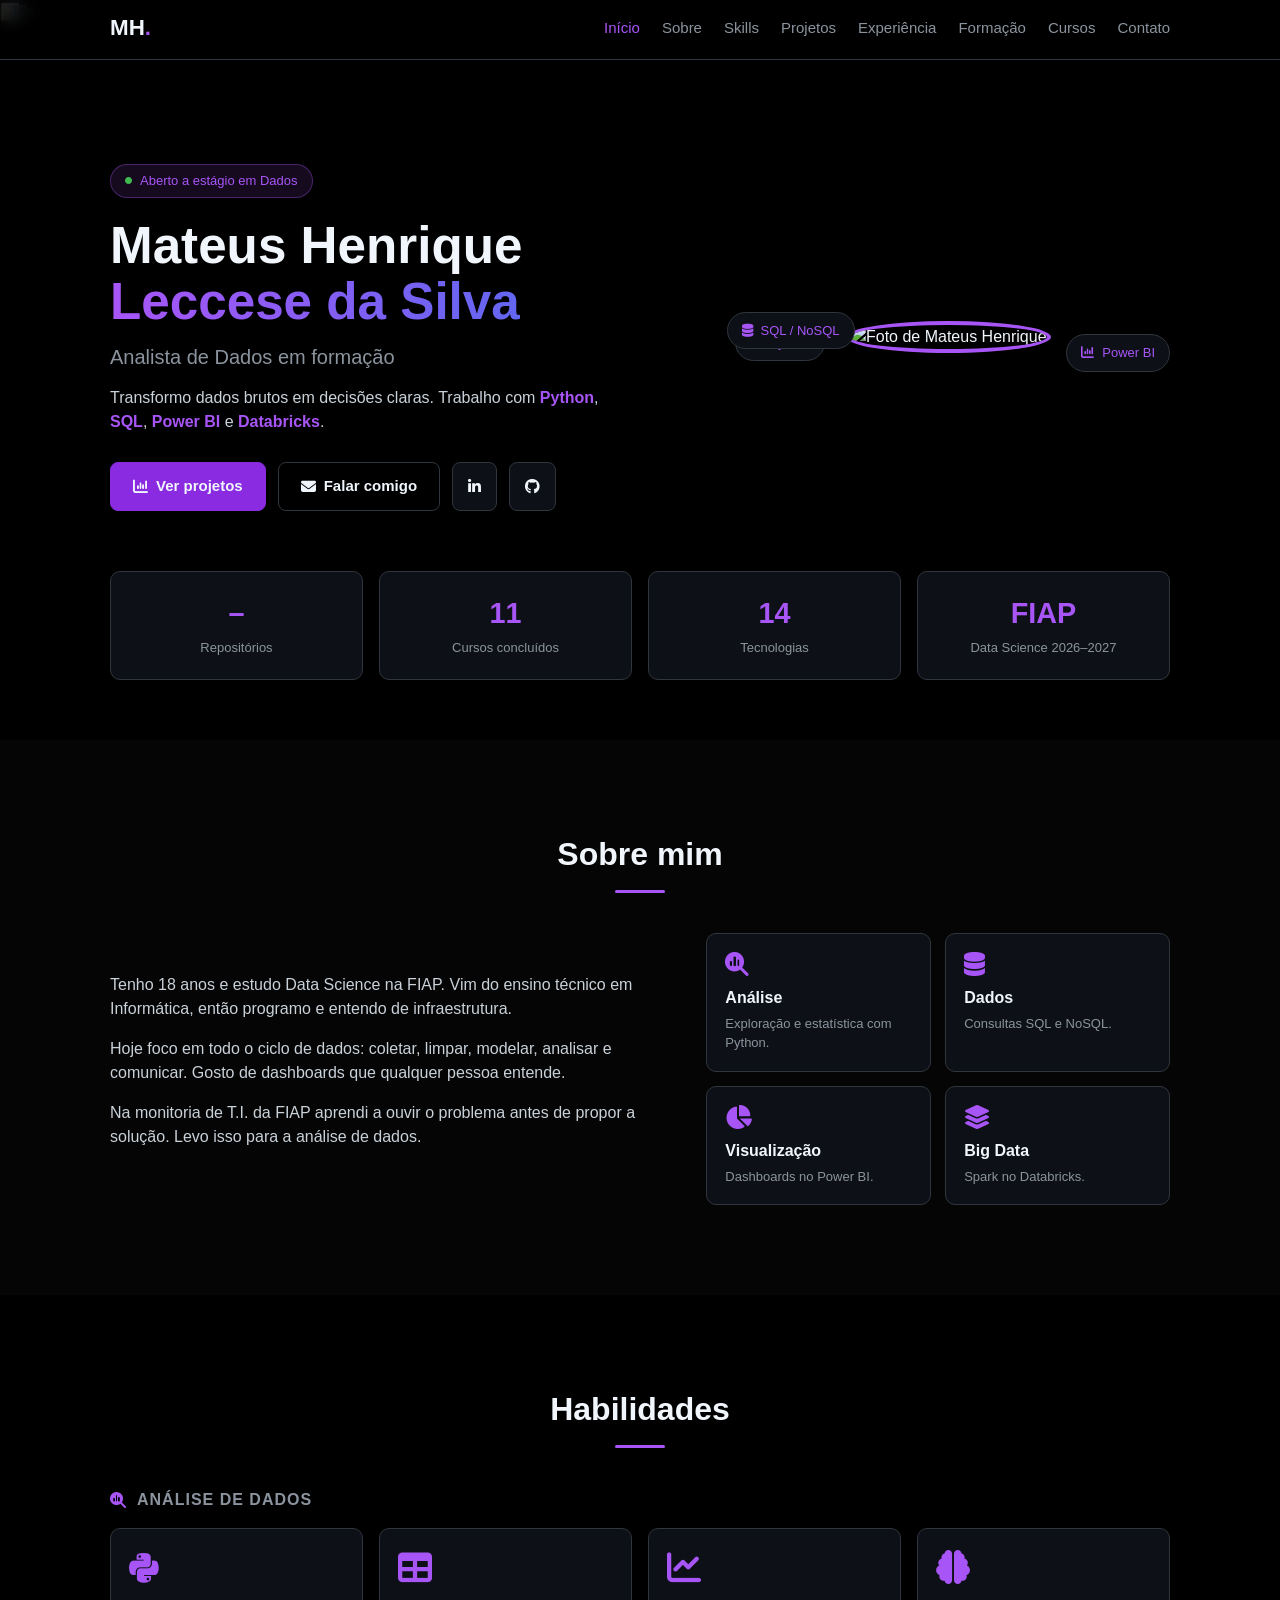
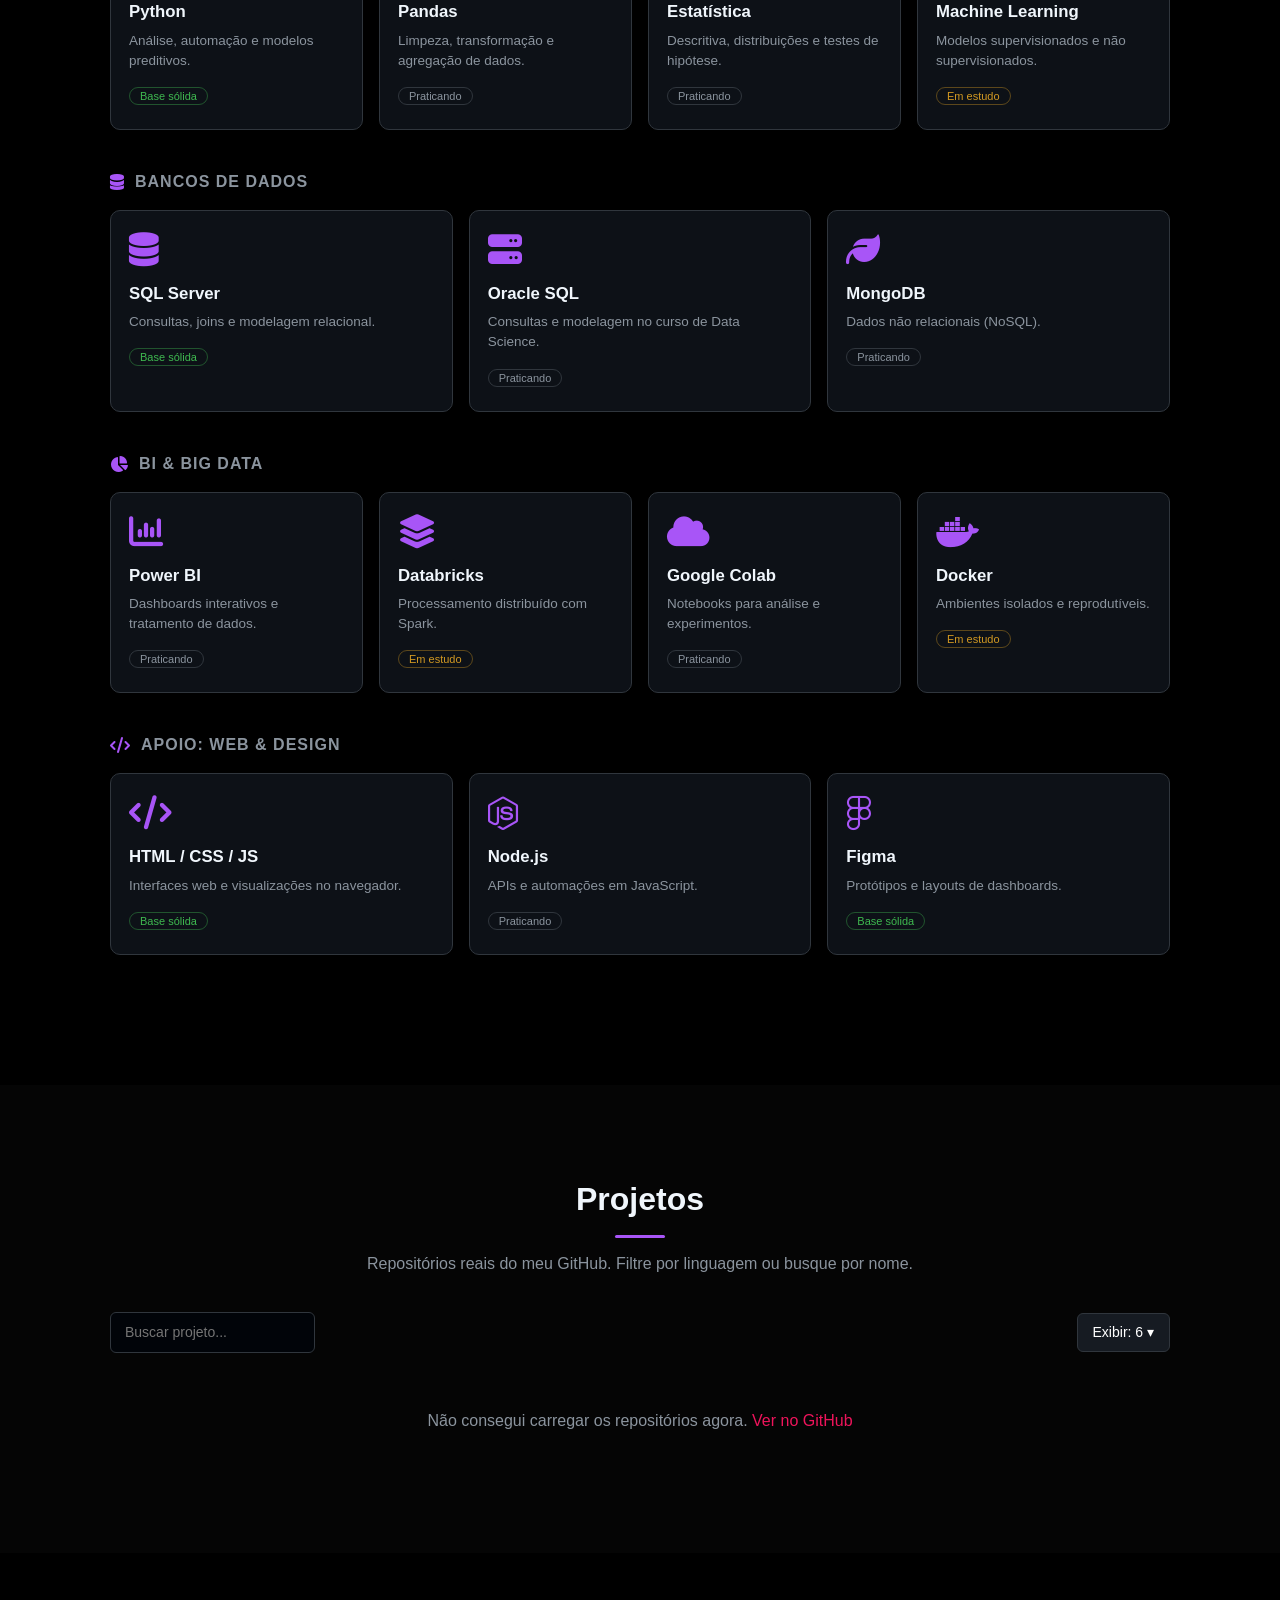
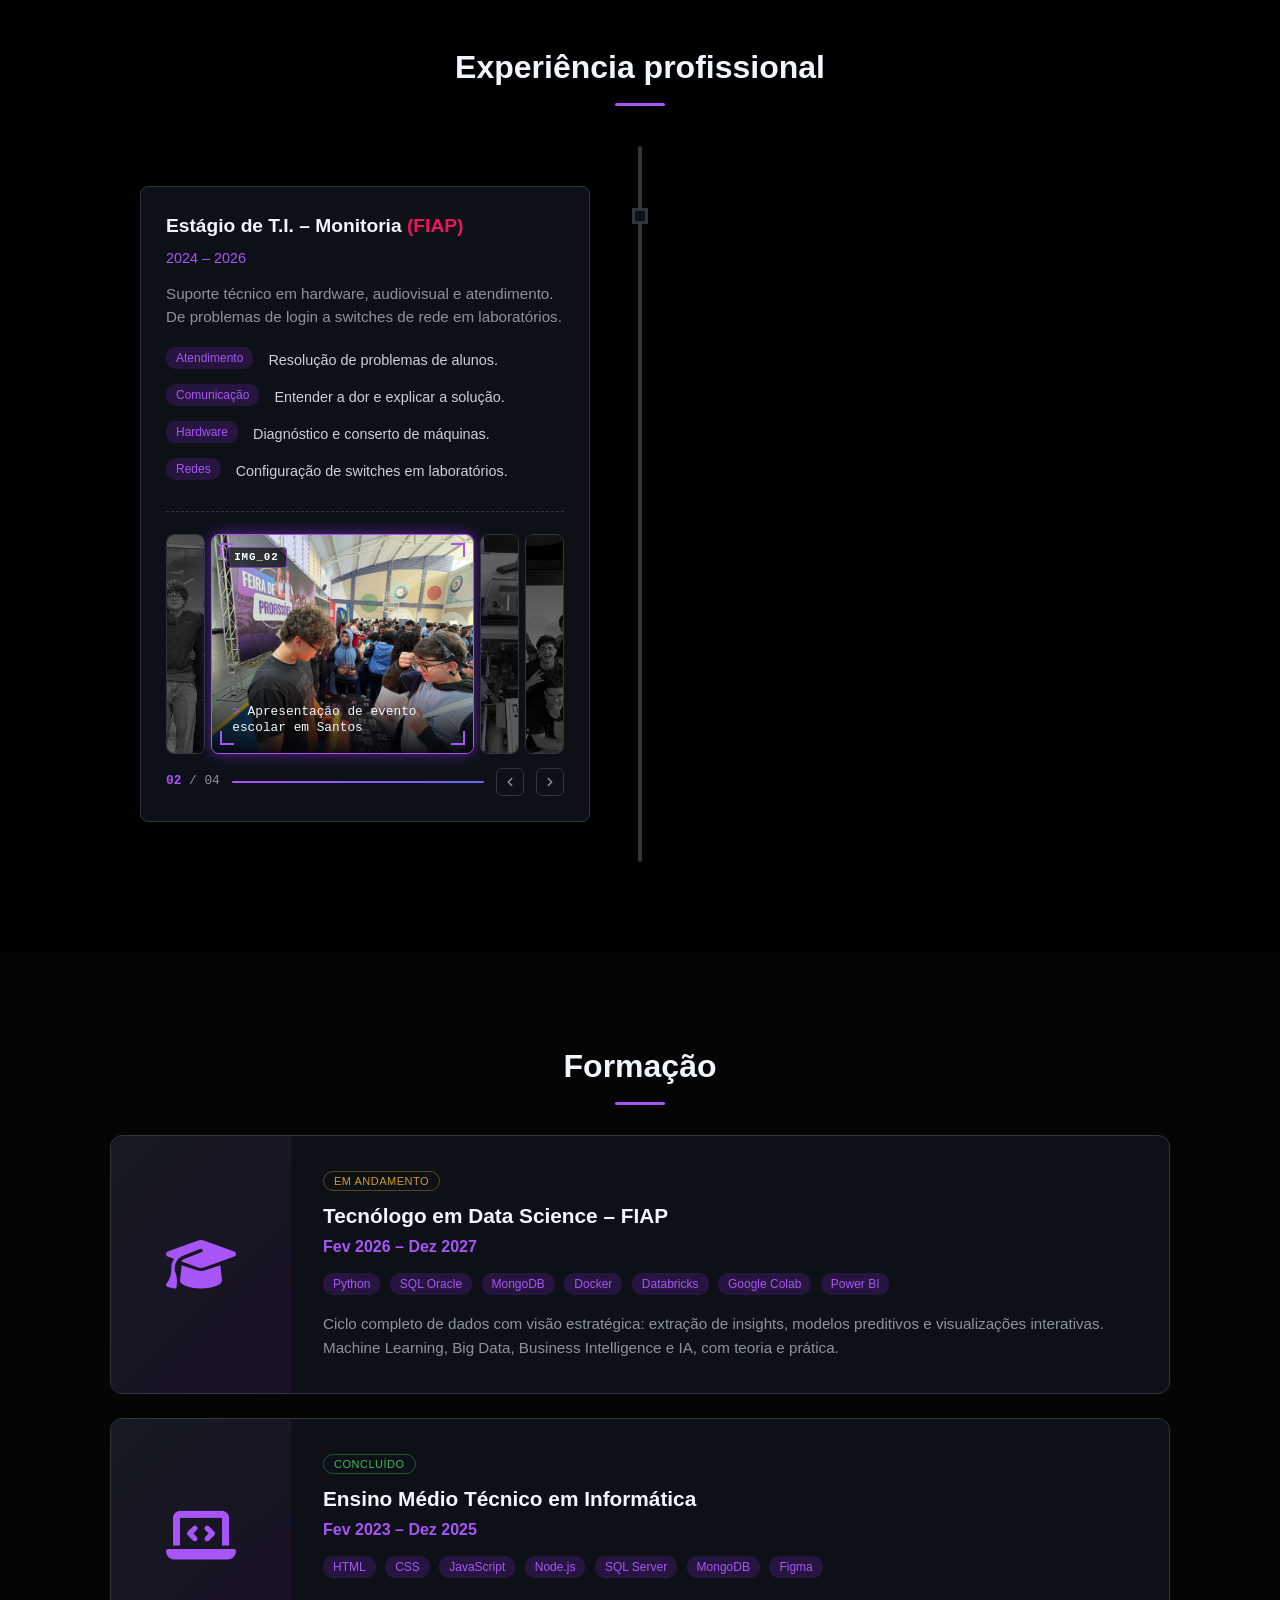
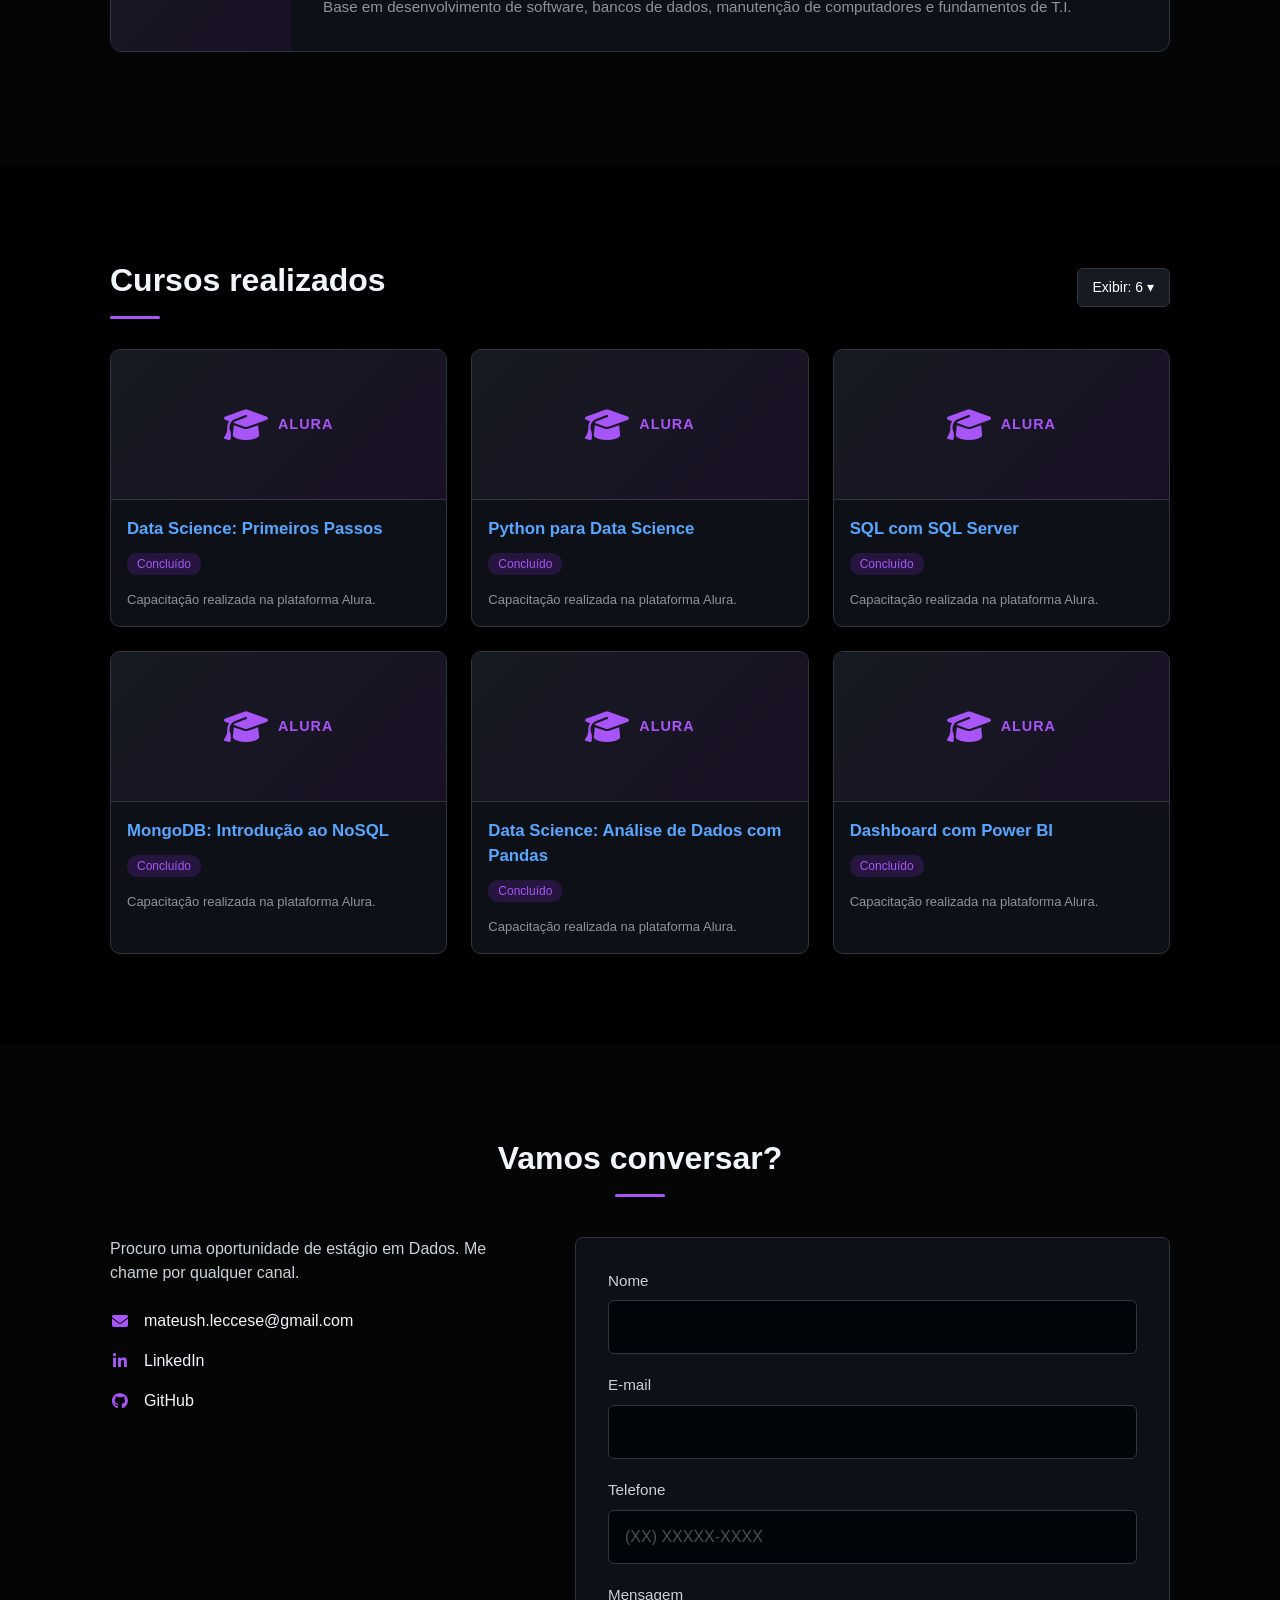
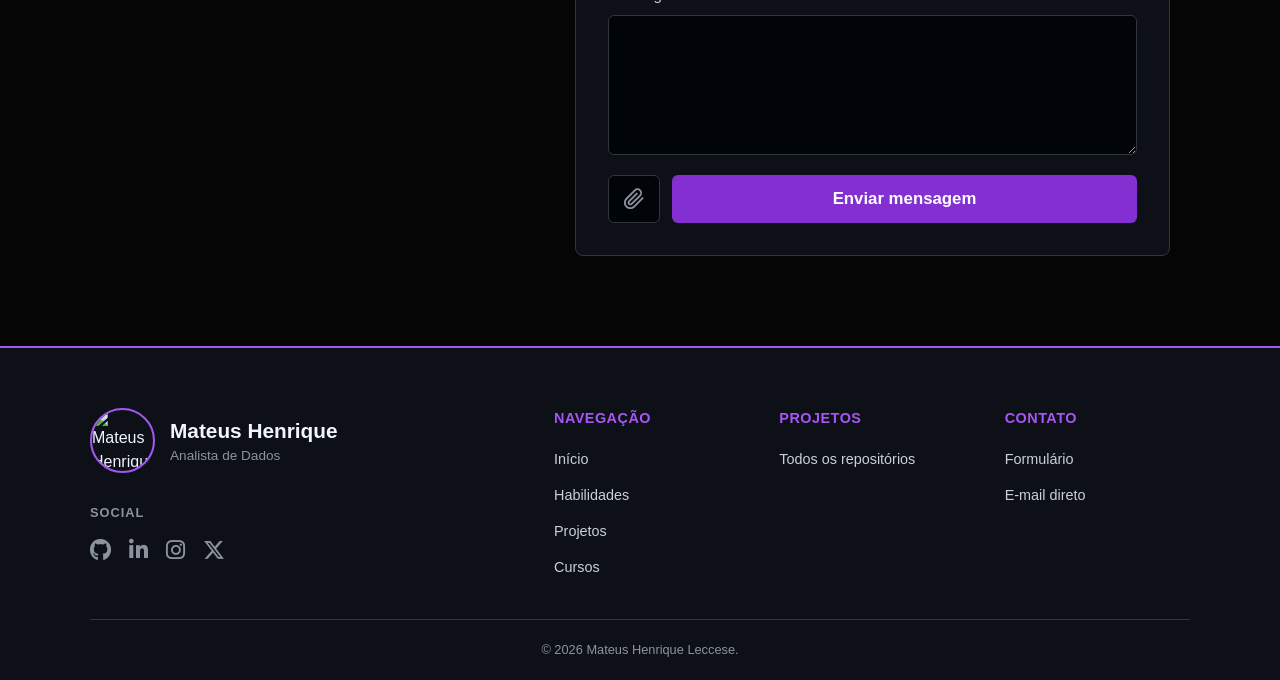
==== index.html @ d49e8357 "update" ====
<!DOCTYPE html>
<html lang="pt-BR">
<head>
    <meta charset="UTF-8">
    <meta name="viewport" content="width=device-width, initial-scale=1.0">
    <title>Mateus Henrique | Analista de Dados</title>
    <meta name="description" content="Portfólio de Mateus Henrique Leccese: Python, SQL, Power BI e Databricks. Estudante de Data Science na FIAP.">
    <meta property="og:title" content="Mateus Henrique | Analista de Dados">
    <meta property="og:description" content="Transformo dados em decisões. Python, SQL, Power BI e Big Data.">
    <meta property="og:image" content="https://github.com/mateus-henriquee.png">
    <link rel="icon" href="https://avatars.githubusercontent.com/u/99336388?v=4">📊</text></svg>">
    <link rel="stylesheet" href="https://cdnjs.cloudflare.com/ajax/libs/font-awesome/6.5.1/css/all.min.css">
    <link rel="stylesheet" href="css/root.css">
    <link rel="stylesheet" href="css/header.css">
    <link rel="stylesheet" href="css/hero.css">
    <link rel="stylesheet" href="css/about.css">
    <link rel="stylesheet" href="css/skills.css">
    <link rel="stylesheet" href="css/projects.css">
    <link rel="stylesheet" href="css/cards.css">
    <link rel="stylesheet" href="css/dropdown.css">
    <link rel="stylesheet" href="css/experience.css">
    <link rel="stylesheet" href="css/education.css">
    <link rel="stylesheet" href="css/courses.css">
    <link rel="stylesheet" href="css/contact.css">
    <link rel="stylesheet" href="css/toast.css">
    <link rel="stylesheet" href="css/footer.css">
</head>
<body>

    <header class="main-header">
        <nav class="nav">
            <a href="#inicio" class="brand">MH<span>.</span></a>
            <button class="nav-toggle" id="navToggle" aria-label="Abrir menu" aria-expanded="false">
                <i class="fa-solid fa-bars"></i>
            </button>
            <div class="nav-links" id="navLinks">
                <a href="#inicio">Início</a>
                <a href="#sobre">Sobre</a>
                <a href="#skills">Skills</a>
                <a href="#projetos">Projetos</a>
                <a href="#experiencia">Experiência</a>
                <a href="#formacoes">Formação</a>
                <a href="#cursos">Cursos</a>
                <a href="#contato">Contato</a>
            </div>
        </nav>
        <div class="progress-container"><div class="progress-bar" id="scrollBar"></div></div>
    </header>

    <!-- HERO -->
    <section id="inicio" class="hero">
        <div class="container hero-grid">
            <div class="hero-text">
                <span class="hero-tag"><i class="fa-solid fa-circle"></i> Aberto a estágio em Dados</span>
                <h1>Mateus Henrique<br><span class="gradient-text">Leccese da Silva</span></h1>
                <p class="subtitle">Analista de Dados em formação</p>
                <p class="hero-lead">Transformo dados brutos em decisões claras. Trabalho com <strong>Python</strong>, <strong>SQL</strong>, <strong>Power BI</strong> e <strong>Databricks</strong>.</p>
                <div class="hero-actions">
                    <a href="#projetos" class="btn btn-primary"><i class="fa-solid fa-chart-column"></i> Ver projetos</a>
                    <a href="#contato" class="btn btn-ghost"><i class="fa-solid fa-envelope"></i> Falar comigo</a>
                    <a href="https://www.linkedin.com/in/devmateus-henriquee" target="_blank" rel="noopener" class="btn btn-icon" aria-label="LinkedIn"><i class="fa-brands fa-linkedin-in"></i></a>
                    <a href="https://github.com/mateus-henriquee" target="_blank" rel="noopener" class="btn btn-icon" aria-label="GitHub"><i class="fa-brands fa-github"></i></a>
                </div>
            </div>
            <div class="hero-photo">
                <div class="profile-img-container">
                    <img src="https://github.com/mateus-henriquee.png" alt="Foto de Mateus Henrique">
                </div>
                <div class="float-chip chip-1"><i class="fa-brands fa-python"></i> Python</div>
                <div class="float-chip chip-2"><i class="fa-solid fa-database"></i> SQL / NoSQL</div>
                <div class="float-chip chip-3"><i class="fa-solid fa-chart-column"></i> Power BI</div>
            </div>
        </div>
        <div class="container">
            <div class="stats">
                <div class="stat"><strong id="stat-repos">–</strong><span>Repositórios</span></div>
                <div class="stat"><strong id="stat-cursos">–</strong><span>Cursos concluídos</span></div>
                <div class="stat"><strong id="stat-techs">–</strong><span>Tecnologias</span></div>
                <div class="stat"><strong>FIAP</strong><span>Data Science 2026–2027</span></div>
            </div>
        </div>
    </section>

    <!-- SOBRE -->
    <section id="sobre" class="section-padding bg-darker">
        <div class="container">
            <h2 class="section-title">Sobre mim</h2>
            <div class="about-grid reveal">
                <div class="about-text">
                    <p>Tenho 18 anos e estudo Data Science na FIAP. Vim do ensino técnico em Informática, então programo e entendo de infraestrutura.</p>
                    <p>Hoje foco em todo o ciclo de dados: coletar, limpar, modelar, analisar e comunicar. Gosto de dashboards que qualquer pessoa entende.</p>
                    <p>Na monitoria de T.I. da FIAP aprendi a ouvir o problema antes de propor a solução. Levo isso para a análise de dados.</p>
                </div>
                <div class="about-cards">
                    <div class="mini-card"><i class="fa-solid fa-magnifying-glass-chart"></i><h3>Análise</h3><p>Exploração e estatística com Python.</p></div>
                    <div class="mini-card"><i class="fa-solid fa-database"></i><h3>Dados</h3><p>Consultas SQL e NoSQL.</p></div>
                    <div class="mini-card"><i class="fa-solid fa-chart-pie"></i><h3>Visualização</h3><p>Dashboards no Power BI.</p></div>
                    <div class="mini-card"><i class="fa-solid fa-layer-group"></i><h3>Big Data</h3><p>Spark no Databricks.</p></div>
                </div>
            </div>
        </div>
    </section>

    <!-- SKILLS -->
    <section id="skills" class="section-padding">
        <div class="container">
            <h2 class="section-title">Habilidades</h2>
            <div id="skills-container"></div>
        </div>
    </section>

    <!-- PROJETOS -->
    <section id="projetos" class="section-padding bg-darker">
        <div class="container">
            <h2 class="section-title">Projetos</h2>
            <p class="section-lead">Repositórios reais do meu GitHub. Filtre por linguagem ou busque por nome.</p>

            <div class="toolbar">
                <input type="search" id="repo-search" placeholder="Buscar projeto..." aria-label="Buscar projeto">
                <div class="chips" id="repo-filters"></div>
                <div class="dropdown">
                    <button class="dropdown-button" id="dropdown-btn">Exibir: 6 ▾</button>
                    <div class="dropdown-content" id="dropdown-menu">
                        <button data-value="6">6 Projetos</button>
                        <button data-value="12">12 Projetos</button>
                        <button data-value="all">Todos</button>
                    </div>
                </div>
            </div>
            <div id="repos-container" class="repos-grid">
                <p class="loading">Buscando repositórios...</p>
            </div>
        </div>
    </section>

    <!-- EXPERIÊNCIA -->
    <section id="experiencia" class="section-padding">
        <div class="container">
            <h2 class="section-title">Experiência profissional</h2>
            <div class="timeline-wrapper">
                <div class="timeline-progress-line"></div>

                <div class="timeline-item">
                    <div class="timeline-dot"></div>
                    <div class="timeline-content">
                        <h3 class="job-title">Estágio de T.I. – Monitoria <a href="https://www.fiap.com.br" target="_blank" rel="noopener" class="link-accent">(FIAP)</a></h3>
                        <span class="job-date">2024 – 2026</span>
                        <p class="job-description">Suporte técnico em hardware, audiovisual e atendimento. De problemas de login a switches de rede em laboratórios.</p>
                        <ul class="job-topics">
                            <li><span class="topic-badge">Atendimento</span> Resolução de problemas de alunos.</li>
                            <li><span class="topic-badge">Comunicação</span> Entender a dor e explicar a solução.</li>
                            <li><span class="topic-badge">Hardware</span> Diagnóstico e conserto de máquinas.</li>
                            <li><span class="topic-badge">Redes</span> Configuração de switches em laboratórios.</li>
                        </ul>
                        <div class="timeline-media" data-gallery aria-label="Fotos da experiência na FIAP">
    <figure><img src="img/experiencies/fiap/img2.jpeg" alt="Último dia de estágio na monitoria"><figcaption>Time monitoria FIAP Lins</figcaption></figure>
    <figure><img src="img/experiencies/fiap/img3.jpeg" alt="Apresentação de evento escolar em Santos"><figcaption>Apresentação de evento escolar em Santos</figcaption></figure>
    <figure><img src="img/experiencies/fiap/img4.jpeg" alt="Troca de equipamentos em laboratório"><figcaption>Trocando equipamentos</figcaption></figure>
    <figure><img src="img/experiencies/fiap/img5.jpeg" alt="Time da monitoria da FIAP Paulista"><figcaption>Time monitoria FIAP Paulista</figcaption></figure>
</div>
                    </div>
                </div>
            </div>
        </div>
    </section>

    <!-- FORMAÇÕES -->
    <section id="formacoes" class="section-padding bg-darker">
        <div class="container">
            <h2 class="section-title">Formação</h2>

            <div class="education-card reveal">
                <div class="edu-icon"><i class="fa-solid fa-graduation-cap"></i></div>
                <div class="edu-info">
                    <span class="status-badge">Em andamento</span>
                    <h3>Tecnólogo em Data Science – FIAP</h3>
                    <p class="edu-date">Fev 2026 – Dez 2027</p>
                    <div class="repo-topics">
                        <span class="topic-badge">Python</span>
                        <span class="topic-badge">SQL Oracle</span>
                        <span class="topic-badge">MongoDB</span>
                        <span class="topic-badge">Docker</span>
                        <span class="topic-badge">Databricks</span>
                        <span class="topic-badge">Google Colab</span>
                        <span class="topic-badge">Power BI</span>
                    </div>
                    <p class="edu-desc">Ciclo completo de dados com visão estratégica: extração de insights, modelos preditivos e visualizações interativas. Machine Learning, Big Data, Business Intelligence e IA, com teoria e prática.</p>
                </div>
            </div>

            <div class="education-card reveal">
                <div class="edu-icon"><i class="fa-solid fa-laptop-code"></i></div>
                <div class="edu-info">
                    <span class="status-badge done">Concluído</span>
                    <h3>Ensino Médio Técnico em Informática</h3>
                    <p class="edu-date">Fev 2023 – Dez 2025</p>
                    <div class="repo-topics">
                        <span class="topic-badge">HTML</span>
                        <span class="topic-badge">CSS</span>
                        <span class="topic-badge">JavaScript</span>
                        <span class="topic-badge">Node.js</span>
                        <span class="topic-badge">SQL Server</span>
                        <span class="topic-badge">MongoDB</span>
                        <span class="topic-badge">Figma</span>
                    </div>
                    <p class="edu-desc">Base em desenvolvimento de software, bancos de dados, manutenção de computadores e fundamentos de T.I.</p>
                </div>
            </div>
        </div>
    </section>

    <!-- CURSOS -->
    <section id="cursos" class="section-padding">
        <div class="container">
            <header class="portfolio-header">
                <h2 class="section-title" style="margin:0">Cursos realizados</h2>
                <div class="dropdown">
                    <button class="dropdown-button" id="dropdown-btn-cursos">Exibir: 6 ▾</button>
                    <div class="dropdown-content" id="dropdown-menu-cursos">
                        <button data-value="6">6 Cursos</button>
                        <button data-value="10">10 Cursos</button>
                        <button data-value="all">Todos</button>
                    </div>
                </div>
            </header>
            <div id="alura-container" class="repos-grid"></div>
        </div>
    </section>

    <!-- CONTATO -->
    <section id="contato" class="section-padding bg-darker">
        <div class="container">
            <h2 class="section-title">Vamos conversar?</h2>
            <div class="contact-grid">
                <div class="contact-info">
                    <p>Procuro uma oportunidade de estágio em Dados. Me chame por qualquer canal.</p>
                    <ul>
                        <li><i class="fa-solid fa-envelope"></i> <a href="mailto:mateush.leccese@gmail.com">mateush.leccese@gmail.com</a></li>
                        <li><i class="fa-brands fa-linkedin-in"></i> <a href="https://www.linkedin.com/in/devmateus-henriquee" target="_blank" rel="noopener">LinkedIn</a></li>
                        <li><i class="fa-brands fa-github"></i> <a href="https://github.com/mateus-henriquee" target="_blank" rel="noopener">GitHub</a></li>
                    </ul>
                </div>

                <form id="contact-form">
                    <div class="input-group">
                        <label for="nome">Nome</label>
                        <input type="text" id="nome" name="nome" autocomplete="name" required>
                    </div>
                    <div class="input-group">
                        <label for="email">E-mail</label>
                        <input type="email" id="email" name="email" list="email-suggestions" autocomplete="email" required>
                        <datalist id="email-suggestions"></datalist>
                    </div>
                    <div class="input-group">
                        <label for="telefone">Telefone</label>
                        <input type="tel" id="telefone" name="telefone" maxlength="15" placeholder="(XX) XXXXX-XXXX" required>
                    </div>
                    <div class="input-group">
                        <label for="mensagem">Mensagem</label>
                        <textarea id="mensagem" name="mensagem" required></textarea>
                    </div>
                    <div class="form-actions">
                        <button type="button" id="btn-attach" class="btn-attach" aria-label="Anexar arquivo" title="Anexar arquivo">
                            <svg viewBox="0 0 24 24" width="22" height="22" fill="none" stroke="currentColor" stroke-width="2" stroke-linecap="round" stroke-linejoin="round" aria-hidden="true">
                                <path d="M21.44 11.05l-9.19 9.19a6 6 0 0 1-8.49-8.49l9.19-9.19a4 4 0 0 1 5.66 5.66l-9.2 9.19a2 2 0 0 1-2.83-2.83l8.49-8.48"/>
                            </svg>
                        </button>
                        <input type="file" id="anexo" name="anexo" accept=".pdf,.png,.jpg,.jpeg,.doc,.docx" hidden>
                        <button type="submit" id="btn-enviar">Enviar mensagem</button>
                    </div>
                    <div class="file-chip" id="file-chip" hidden>
                        <span class="file-name" id="file-name"></span>
                        <button type="button" id="file-remove" aria-label="Remover anexo">&times;</button>
                    </div>
                    <p class="file-error" id="file-error" role="alert" hidden></p>
                </form>
            </div>
        </div>
    </section>

    <div id="toast-notification" class="toast" role="status">
        <div class="toast-content">
            <span class="toast-icon">✨</span>
            <span class="toast-message">Mensagem enviada! Responderei em breve.</span>
        </div>
        <div class="toast-progress"></div>
    </div>

    <footer class="main-footer">
        <div class="footer-container">
            <div class="footer-brand-section">
                <div class="footer-profile">
                    <img src="https://github.com/mateus-henriquee.png" alt="Mateus Henrique Leccese" class="footer-avatar">
                    <div class="footer-brand-info">
                        <span class="footer-name">Mateus Henrique</span>
                        <span class="footer-title">Analista de Dados</span>
                    </div>
                </div>
                <div class="footer-socials">
                    <h4>Social</h4>
                    <div class="social-icons-grid">
                        <a href="https://github.com/mateus-henriquee" target="_blank" rel="noopener" aria-label="GitHub"><i class="fa-brands fa-github"></i></a>
                        <a href="https://www.linkedin.com/in/devmateus-henriquee" target="_blank" rel="noopener" aria-label="LinkedIn"><i class="fa-brands fa-linkedin-in"></i></a>
                        <a href="https://www.instagram.com/mat.hlc" target="_blank" rel="noopener" aria-label="Instagram"><i class="fa-brands fa-instagram"></i></a>
                        <a href="https://x.com/leccesemat" target="_blank" rel="noopener" aria-label="X"><i class="fa-brands fa-x-twitter"></i></a>
                    </div>
                </div>
            </div>
            <div class="footer-links-grid">
                <div class="footer-column">
                    <h3>Navegação</h3>
                    <ul>
                        <li><a href="#inicio">Início</a></li>
                        <li><a href="#skills">Habilidades</a></li>
                        <li><a href="#projetos">Projetos</a></li>
                        <li><a href="#cursos">Cursos</a></li>
                    </ul>
                </div>
                <div class="footer-column">
                    <h3>Projetos</h3>
                    <ul>
                        <li><a href="https://github.com/mateus-henriquee?tab=repositories" target="_blank" rel="noopener">Todos os repositórios</a></li>
                    </ul>
                </div>
                <div class="footer-column">
                    <h3>Contato</h3>
                    <ul>
                        <li><a href="#contato">Formulário</a></li>
                        <li><a href="mailto:mateush.leccese@gmail.com">E-mail direto</a></li>
                    </ul>
                </div>
            </div>
        </div>
        <div class="footer-bottom">
            <p>&copy; 2026 Mateus Henrique Leccese.</p>
        </div>
    </footer>

    <script type="text/javascript" src="https://cdn.jsdelivr.net/npm/@emailjs/browser@4/dist/email.min.js"></script>
    <script src="js/config.js"></script>
    <script src="js/header.js"></script>
    <script src="js/timeline.js"></script>
    <script src="js/gallery.js"></script>
    <script src="js/skills.js"></script>
    <script src="js/projects.js"></script>
    <script src="js/courses.js"></script>
    <script src="js/dropdown.js"></script>
    <script src="js/contact.js"></script>
    <script src="js/reveal.js"></script>
    <script src="js/main.js"></script>
</body>
</html>
---- css/root.css ----
/* ==========================================
   ROOT: variáveis, reset, base e utilitários
   ========================================== */
:root {
    --bg-color: #000;
    --card-bg: #0d1117;
    --card-hover: #14101f;
    --border-color: #30363d;
    --accent: #a855f7;
    --accent-dark: #8a2be2;
    --text-primary: #f0f6fc;
    --text-secondary: #8b949e;
    --glow: 0 0 14px rgba(154, 47, 255, 0.55);
}

* { margin: 0; padding: 0; box-sizing: border-box; }

html { scroll-behavior: smooth; scroll-padding-top: 90px; }

body {
    background: var(--bg-color);
    color: var(--text-primary);
    font-family: -apple-system, BlinkMacSystemFont, "Segoe UI", Roboto, sans-serif;
    line-height: 1.5;
    overflow-x: hidden;
}

/* ---------- Barra de rolagem roxa ---------- */
/* Chrome, Edge, Safari */
::-webkit-scrollbar { width: 10px; height: 10px; }
::-webkit-scrollbar-track { background: #050505; }
::-webkit-scrollbar-thumb {
    background: linear-gradient(to bottom, #a855f7, #6366f1);
    border-radius: 999px; border: 2px solid #050505;
}
::-webkit-scrollbar-thumb:hover { background: var(--accent-dark); }
/* Firefox (Chrome recente ignora ::-webkit-scrollbar se scrollbar-color estiver definido) */
@supports not selector(::-webkit-scrollbar) {
    html { scrollbar-width: thin; scrollbar-color: var(--accent) #050505; }
}

a { text-decoration: none; color: inherit; }
.link-accent { color: #ee145b; }

.container { max-width: 1100px; margin: 0 auto; padding: 0 20px; }

/* ---------- Seções (comum) ---------- */
.section-padding { padding: 90px 0; }
.bg-darker { background: #050505; }
.section-title { text-align: center; font-size: 2rem; margin-bottom: 14px; }
.section-title::after {
    content: ''; display: block; width: 50px; height: 3px; margin: 12px auto 0;
    background: var(--accent); border-radius: 2px;
}
.section-lead { text-align: center; color: var(--text-secondary); margin-bottom: 36px; }

/* ---------- Animação de entrada ---------- */
.reveal { opacity: 0; transform: translateY(24px); transition: opacity .6s ease, transform .6s ease; }
.reveal.visible { opacity: 1; transform: none; }

/* ---------- Acessibilidade ---------- */
@media (prefers-reduced-motion: reduce) {
    * { animation: none !important; transition: none !important; scroll-behavior: auto !important; }
    .reveal { opacity: 1; transform: none; }
}
---- css/header.css ----
/* ==========================================
   HEADER: navegação e barra de progresso
   ========================================== */
.main-header {
    position: fixed; top: 0; width: 100%;
    background: rgba(0, 0, 0, 0.85);
    backdrop-filter: blur(8px);
    z-index: 1000;
    border-bottom: 1px solid var(--border-color);
}
.nav {
    max-width: 1100px; margin: 0 auto; padding: 0 20px;
    height: 56px; display: flex; align-items: center; justify-content: space-between;
}
.brand { font-size: 1.4rem; font-weight: 800; }
.brand span { color: var(--accent); }
.nav-links { display: flex; gap: 22px; }
.nav-links a { color: var(--text-secondary); font-size: 15px; font-weight: 500; transition: color .2s; }
.nav-links a:hover, .nav-links a.active { color: var(--accent); }
.nav-toggle { display: none; background: none; border: none; color: #fff; font-size: 1.4rem; cursor: pointer; }
.progress-container { height: 3px; }
.progress-bar { height: 3px; width: 0; background: linear-gradient(to right, var(--accent-dark), var(--accent)); }

/* ---------- Mobile ---------- */
@media (max-width: 768px) {
    .nav-toggle { display: block; }
    .nav-links {
        display: none; position: absolute; top: 56px; left: 0; right: 0;
        flex-direction: column; gap: 0; background: rgba(0, 0, 0, .96);
        border-bottom: 1px solid var(--border-color);
    }
    .nav-links.open { display: flex; }
    .nav-links a { padding: 14px 20px; border-top: 1px solid #161b22; }
}
---- css/hero.css ----
/* ==========================================
   HERO: apresentação, foto e contadores
   ========================================== */
.hero { padding: 140px 0 60px; }
.hero-grid { display: grid; grid-template-columns: 1.3fr 1fr; gap: 40px; align-items: center; }

.hero-tag {
    display: inline-flex; align-items: center; gap: 8px;
    background: rgba(168, 85, 247, .12); color: var(--accent);
    border: 1px solid rgba(168, 85, 247, .35);
    padding: 6px 14px; border-radius: 999px; font-size: 13px; margin-bottom: 20px;
}
.hero-tag i { font-size: 7px; color: #3fb950; animation: pulse 1.6s infinite; }
@keyframes pulse { 50% { opacity: .3; } }

.hero h1 { font-size: clamp(2rem, 5vw, 3.2rem); line-height: 1.1; margin-bottom: 12px; }
.gradient-text { background: linear-gradient(90deg, #a855f7, #6366f1); -webkit-background-clip: text; background-clip: text; color: transparent; }
.subtitle { color: var(--text-secondary); font-size: 1.25rem; margin-bottom: 14px; }
.hero-lead { color: #c9d1d9; max-width: 520px; margin-bottom: 28px; }
.hero-lead strong { color: var(--accent); font-weight: 600; }

.hero-actions { display: flex; flex-wrap: wrap; gap: 12px; }
.btn {
    display: inline-flex; align-items: center; gap: 8px;
    padding: 12px 22px; border-radius: 8px; font-weight: 600; font-size: 15px;
    border: 1px solid var(--border-color); transition: transform .2s, box-shadow .2s, background .2s;
}
.btn:hover { transform: translateY(-3px); }
.btn-primary { background: var(--accent-dark); border-color: var(--accent-dark); }
.btn-primary:hover { box-shadow: var(--glow); }
.btn-ghost { background: transparent; }
.btn-ghost:hover { border-color: var(--accent); color: var(--accent); }
.btn-icon { padding: 12px 15px; background: var(--card-bg); }
.btn-icon:hover { color: var(--accent); border-color: var(--accent); }

.hero-photo { position: relative; display: flex; justify-content: center; }
.profile-img-container img {
    width: 260px; height: 260px; border-radius: 50%; object-fit: cover;
    border: 4px solid var(--accent); transition: transform .3s, box-shadow .3s;
}
.profile-img-container img:hover { transform: translateY(-5px); box-shadow: var(--glow); }
.float-chip {
    position: absolute; background: var(--card-bg); border: 1px solid var(--border-color);
    padding: 8px 14px; border-radius: 999px; font-size: 13px; color: var(--accent);
    display: flex; gap: 8px; align-items: center; animation: float 4s ease-in-out infinite;
}
.chip-1 { top: 8%; left: 2%; }
.chip-2 { bottom: 12%; left: 0; animation-delay: 1s; }
.chip-3 { top: 40%; right: 0; animation-delay: 2s; }
@keyframes float { 50% { transform: translateY(-8px); } }

/* ---------- Contadores ---------- */
.stats {
    display: grid; grid-template-columns: repeat(4, 1fr); gap: 16px; margin-top: 60px;
}
.stat {
    background: var(--card-bg); border: 1px solid var(--border-color);
    border-radius: 10px; padding: 20px; text-align: center;
}
.stat strong { display: block; font-size: 1.8rem; color: var(--accent); }
.stat span { color: var(--text-secondary); font-size: 13px; }

/* ---------- Responsivo ---------- */
@media (max-width: 900px) {
    .hero-grid { grid-template-columns: 1fr; }
    .hero-photo { order: -1; }
    .profile-img-container img { width: 200px; height: 200px; }
    .stats { grid-template-columns: repeat(2, 1fr); }
}

@media (max-width: 768px) {
    .float-chip { display: none; }
}
---- css/about.css ----
/* ==========================================
   SOBRE
   ========================================== */
.section-title + .about-grid { margin-top: 40px; }

.about-grid { display: grid; grid-template-columns: 1.2fr 1fr; gap: 40px; align-items: center; }
.about-text p { color: #c9d1d9; margin-bottom: 16px; }
.about-cards { display: grid; grid-template-columns: 1fr 1fr; gap: 14px; }
.mini-card {
    background: var(--card-bg); border: 1px solid var(--border-color);
    border-radius: 10px; padding: 18px; transition: .2s;
}
.mini-card:hover { border-color: var(--accent); transform: translateY(-4px); }
.mini-card i { color: var(--accent); font-size: 1.5rem; margin-bottom: 10px; }
.mini-card h3 { font-size: 1rem; margin-bottom: 4px; }
.mini-card p { color: var(--text-secondary); font-size: 13px; }

/* ---------- Responsivo ---------- */
@media (max-width: 900px) {
    .about-grid { grid-template-columns: 1fr; }
}
---- css/skills.css ----
/* ==========================================
   SKILLS: habilidades agrupadas por área
   ========================================== */
.section-title + #skills-container { margin-top: 40px; }

.skill-group { margin-bottom: 40px; }
.skill-group h3 {
    font-size: 1rem; text-transform: uppercase; letter-spacing: 1px;
    color: var(--text-secondary); margin-bottom: 16px; display: flex; align-items: center; gap: 10px;
}
.skill-group h3 i { color: var(--accent); }
.skills-grid { display: grid; grid-template-columns: repeat(auto-fit, minmax(220px, 1fr)); gap: 16px; }
.skill-card {
    display: block; background: var(--card-bg); border: 1px solid var(--border-color);
    border-radius: 10px; padding: 22px 18px; transition: transform .2s, border-color .2s, background .2s;
}
.skill-card:hover { transform: translateY(-8px); background: var(--card-hover); border-color: var(--accent); }
.skill-card i { font-size: 34px; color: var(--accent); margin-bottom: 14px; display: block; }
.skill-card h4 { font-size: 1.05rem; margin-bottom: 6px; }
.skill-card p { color: var(--text-secondary); font-size: 13.5px; margin-bottom: 12px; }
.level { font-size: 11px; padding: 2px 10px; border-radius: 999px; border: 1px solid var(--border-color); color: var(--text-secondary); }
.level.core { color: #3fb950; border-color: rgba(63, 185, 80, .4); }
.level.learning { color: #d29922; border-color: rgba(210, 153, 34, .4); }
---- css/projects.css ----
/* ==========================================
   PROJETOS: busca e filtros por linguagem
   (os cards ficam em cards.css)
   ========================================== */
.toolbar { display: flex; flex-wrap: wrap; gap: 12px; align-items: center; margin-bottom: 26px; }
.toolbar input[type="search"] {
    background: #010409; border: 1px solid var(--border-color); color: #fff;
    padding: 9px 14px; border-radius: 6px; min-width: 200px; outline: none; font: inherit; font-size: 14px;
}
.toolbar input:focus { border-color: var(--accent); }
.chips { display: flex; flex-wrap: wrap; gap: 8px; flex: 1; }
.chip {
    background: var(--card-bg); color: var(--text-secondary); border: 1px solid var(--border-color);
    padding: 6px 14px; border-radius: 999px; font-size: 13px; cursor: pointer; transition: .2s;
}
.chip:hover { color: #fff; border-color: var(--accent); }
.chip.active { background: var(--accent-dark); border-color: var(--accent-dark); color: #fff; }
---- css/cards.css ----
/* ==========================================
   CARDS: grid e cards usados em Projetos e Cursos
   ========================================== */
.repos-grid { display: grid; grid-template-columns: repeat(auto-fill, minmax(300px, 1fr)); gap: 24px; }
.loading, .empty { color: var(--text-secondary); grid-column: 1 / -1; text-align: center; padding: 30px; }

.repo-card {
    background: var(--card-bg); border: 1px solid var(--border-color);
    border-radius: 10px; overflow: hidden; display: flex; flex-direction: column;
    transition: transform .2s, border-color .2s, box-shadow .2s;
}
.repo-card.clickable { cursor: pointer; }
.repo-card:hover { border-color: var(--accent); transform: translateY(-5px); box-shadow: 0 0 10px rgba(154, 47, 255, .35); }

.repo-preview {
    position: relative; height: 150px; overflow: hidden;
    background: linear-gradient(135deg, #161b22 0%, #1a1025 100%);
    border-bottom: 1px solid var(--border-color);
    display: flex; align-items: center; justify-content: center; gap: 10px;
}
.repo-preview .ph { color: var(--accent); font-size: 2.2rem; }
.repo-preview .ph-label { color: var(--accent); font-weight: 700; letter-spacing: 1px; font-size: .9rem; }
.preview-img { position: absolute; inset: 0; width: 100%; height: 100%; object-fit: cover; transition: transform .3s; }
.repo-card:hover .preview-img { transform: scale(1.05); }

.repo-body { padding: 16px; display: flex; flex-direction: column; gap: 10px; flex: 1; }
.repo-title { color: #58a6ff; font-size: 1.05rem; word-break: break-word; }
.repo-description { color: var(--text-secondary); font-size: 13px; flex: 1; }
.repo-meta { display: flex; gap: 14px; font-size: 12px; color: var(--text-secondary); flex-wrap: wrap; }
.repo-meta i { margin-right: 4px; }
.repo-links { display: flex; gap: 10px; }
.repo-links a {
    font-size: 12px; padding: 5px 12px; border: 1px solid var(--border-color); border-radius: 6px; transition: .2s;
}
.repo-links a:hover { border-color: var(--accent); color: var(--accent); }

.topic-badge {
    display: inline-block; background: rgba(138, 43, 226, .2); color: var(--accent);
    padding: 2px 10px; font-size: 12px; border-radius: 10px; margin: 0 5px 5px 0; transition: .2s;
}
.topic-badge:hover { color: #b067f5; transform: translateY(-2px); }
---- css/dropdown.css ----
/* ==========================================
   DROPDOWN: seletor "Exibir: N" (Projetos e Cursos)
   ========================================== */
.dropdown { position: relative; }
.dropdown-button { background: #161b22; color: #fff; border: 1px solid var(--border-color); padding: 8px 15px; border-radius: 6px; cursor: pointer; font: inherit; font-size: 14px; }
.dropdown-button:hover { border-color: var(--accent); }
.dropdown-content { display: none; position: absolute; right: 0; top: calc(100% + 4px); min-width: 140px; background: #161b22; border: 1px solid var(--border-color); border-radius: 6px; z-index: 10; overflow: hidden; }
.dropdown-content.show { display: block; }
.dropdown-content button { background: none; border: none; color: #fff; padding: 10px 20px; width: 100%; text-align: left; cursor: pointer; font: inherit; font-size: 14px; }
.dropdown-content button:hover { background: var(--accent-dark); }
---- css/experience.css ----
/* ==========================================
   EXPERIÊNCIA: linha do tempo
   ========================================== */
.timeline-wrapper { position: relative; max-width: 1000px; margin: 40px auto 0; padding: 40px 0; }
.timeline-wrapper::before {
    content: ''; position: absolute; left: 50%; top: 0; width: 4px; height: 100%;
    background: var(--border-color); transform: translateX(-50%); border-radius: 2px;
}
.timeline-progress-line {
    position: absolute; left: 50%; top: 0; width: 4px; height: 0;
    background: linear-gradient(to bottom, #a855f7, #6366f1);
    transform: translateX(-50%); border-radius: 2px; z-index: 1; transition: height .1s ease-out;
}
.timeline-item { position: relative; width: 100%; margin-bottom: 60px; display: flex; justify-content: flex-start; }
.timeline-item:nth-child(odd) { justify-content: flex-end; }
.timeline-item:last-child { margin-bottom: 0; }
.timeline-dot {
    position: absolute; left: 50%; top: 30px; width: 16px; height: 16px;
    background: var(--card-bg); border: 3px solid var(--border-color);
    transform: translate(-50%, -50%); z-index: 2; transition: .3s;
}
.timeline-item.active .timeline-dot { border-color: var(--accent); background: var(--accent); box-shadow: 0 0 10px rgba(168, 85, 247, .5); }
.timeline-content {
    width: 45%; background: var(--card-bg); border: 1px solid var(--border-color);
    border-radius: 8px; padding: 25px; transition: .3s;
}
.timeline-content:hover { background: #100d17; transform: translateY(-5px); box-shadow: var(--glow); }
.timeline-item.active .timeline-content { border-color: rgba(168, 85, 247, .4); }
.job-title { font-size: 1.2rem; margin-bottom: 5px; }
.job-date { color: var(--accent); font-size: .9rem; font-weight: 500; display: inline-block; margin-bottom: 14px; }
.job-description { color: var(--text-secondary); font-size: .95rem; margin-bottom: 18px; }
.job-topics { list-style: none; display: flex; flex-direction: column; gap: 10px; }
.job-topics li { color: #c9d1d9; font-size: .9rem; display: flex; align-items: center; gap: 10px; flex-wrap: wrap; }

/* ---------- Mobile ---------- */
@media (max-width: 768px) {
    .timeline-wrapper::before, .timeline-progress-line { left: 20px; transform: none; }
    .timeline-dot { left: 20px; }
    .timeline-item, .timeline-item:nth-child(odd) { justify-content: flex-end; }
    .timeline-content { width: calc(100% - 50px); }
}

/* ==========================================
   GALERIA DE FOTOS (painéis expansíveis, estilo HUD)
   Fica DENTRO do card, abaixo do texto. Só aparece com ao menos 1 foto válida.
   ========================================== */
.timeline-media { display: none; }
.timeline-media.ready {
    display: block; margin-top: 26px; padding-top: 22px;
    border-top: 1px dashed var(--border-color);
}

.reel-strip {
    display: flex; gap: 6px; height: 220px; outline: none;
    touch-action: pan-y; cursor: pointer; user-select: none;
}
.reel-strip:focus-visible { outline: 2px solid var(--accent); outline-offset: 4px; border-radius: 8px; }

.reel-item {
    position: relative; flex: 1 1 0; min-width: 0; margin: 0; overflow: hidden;
    border-radius: 8px; border: 1px solid var(--border-color); background: #010409;
    transition: flex-grow .6s cubic-bezier(.2, .8, .2, 1), border-color .4s, box-shadow .4s;
}
.reel-item.active { flex-grow: 7; border-color: var(--accent); box-shadow: var(--glow); cursor: default; }
.reel-item img {
    position: absolute; inset: 0; width: 100%; height: 100%; object-fit: cover; display: block;
    filter: grayscale(1) brightness(.45); transform: scale(1.08);
    transition: filter .6s ease, transform .8s cubic-bezier(.2, .8, .2, 1);
    pointer-events: none; -webkit-user-drag: none;
}
.reel-item:not(.active):hover img { filter: grayscale(.6) brightness(.7); }
.reel-item.active img { filter: none; transform: none; }

/* etiqueta IMG_01 (só no painel aberto) */
.reel-item::before {
    content: attr(data-idx); position: absolute; top: 12px; left: 14px; z-index: 2;
    font: 600 .68rem/1 ui-monospace, "SF Mono", Consolas, monospace; letter-spacing: .08em;
    color: #fff; background: rgba(1, 4, 9, .65); border: 1px solid rgba(168, 85, 247, .6);
    padding: 4px 7px; border-radius: 4px; opacity: 0; transition: opacity .4s .2s;
}
.reel-item.active::before { opacity: 1; }

/* cantos de mira */
.reel-item::after {
    content: ''; position: absolute; inset: 8px; z-index: 2; pointer-events: none;
    opacity: 0; transition: opacity .4s .2s;
    --c: linear-gradient(var(--accent), var(--accent));
    background:
        var(--c) top left / 14px 2px no-repeat, var(--c) top left / 2px 14px no-repeat,
        var(--c) top right / 14px 2px no-repeat, var(--c) top right / 2px 14px no-repeat,
        var(--c) bottom left / 14px 2px no-repeat, var(--c) bottom left / 2px 14px no-repeat,
        var(--c) bottom right / 14px 2px no-repeat, var(--c) bottom right / 2px 14px no-repeat;
}
.reel-item.active::after { opacity: 1; }

.reel-item figcaption {
    position: absolute; left: 0; right: 0; bottom: 0; z-index: 1; padding: 34px 20px 16px;
    background: linear-gradient(to top, rgba(1, 4, 9, .92), rgba(1, 4, 9, 0));
    color: var(--text-primary); font: 500 .8rem/1.3 ui-monospace, "SF Mono", Consolas, monospace;
    opacity: 0; transform: translateY(8px); transition: opacity .4s .25s, transform .4s .25s;
}
.reel-item figcaption::before { content: '> '; color: var(--accent); }
.reel-item.active figcaption { opacity: 1; transform: none; }

/* barra de status */
.reel-bar { display: flex; align-items: center; gap: 12px; margin-top: 14px; }
.reel-counter { font: 500 .8rem/1 ui-monospace, "SF Mono", Consolas, monospace; color: var(--text-secondary); white-space: nowrap; }
.reel-counter b { color: var(--accent); font-weight: 600; }
.reel-progress { flex: 1; height: 2px; background: var(--border-color); border-radius: 2px; overflow: hidden; }
.reel-progress span { display: block; height: 100%; width: 0; background: linear-gradient(90deg, #a855f7, #6366f1); }
.reel-progress span.run { animation: reel-fill 5s linear forwards; }
.reel.paused .reel-progress span { animation-play-state: paused; }
@keyframes reel-fill { from { width: 0; } to { width: 100%; } }
.reel-btn {
    width: 28px; height: 28px; border-radius: 6px; display: grid; place-items: center;
    background: transparent; color: var(--text-secondary); border: 1px solid var(--border-color);
    cursor: pointer; transition: .2s;
}
.reel-btn:hover, .reel-btn:focus-visible { color: var(--accent); border-color: var(--accent); outline: none; }

@media (max-width: 768px) {
    .reel-strip { height: 190px; gap: 4px; }
    .reel-item.active { flex-grow: 10; }
    .reel-item figcaption { padding: 28px 14px 12px; font-size: .74rem; }
}
---- css/education.css ----
/* ==========================================
   FORMAÇÃO
   ========================================== */
.education-card {
    display: flex; background: var(--card-bg); border: 1px solid var(--border-color);
    border-radius: 12px; overflow: hidden; margin-bottom: 24px; margin-top: 30px; transition: .3s;
}
.education-card:hover { border-color: var(--accent); }
.education-card + .education-card { margin-top: 0; }
.edu-icon {
    width: 180px; flex-shrink: 0; display: flex; align-items: center; justify-content: center;
    background: linear-gradient(135deg, #161b22, #1a1025); font-size: 3.5rem; color: var(--accent);
}
.edu-info { padding: 32px; }
.edu-info h3 { margin: 8px 0 4px; font-size: 1.3rem; }
.edu-date { color: var(--accent); font-weight: bold; margin-bottom: 12px; }
.edu-desc { margin-top: 12px; color: var(--text-secondary); line-height: 1.6; font-size: .95rem; }
.status-badge {
    font-size: 11px; padding: 3px 10px; border-radius: 999px; text-transform: uppercase; letter-spacing: .5px;
    color: #d29922; border: 1px solid rgba(210, 153, 34, .4);
}
.status-badge.done { color: #3fb950; border-color: rgba(63, 185, 80, .4); }

/* ---------- Mobile ---------- */
@media (max-width: 768px) {
    .education-card { flex-direction: column; }
    .edu-icon { width: 100%; height: 110px; }
    .edu-info { padding: 24px; }
}
---- css/courses.css ----
/* ==========================================
   CURSOS: cabeçalho da seção
   (os cards ficam em cards.css)
   ========================================== */
.portfolio-header { display: flex; justify-content: space-between; align-items: center; margin-bottom: 30px; flex-wrap: wrap; gap: 12px; }
.portfolio-header .section-title::after { margin-left: 0; }
---- css/contact.css ----
/* ==========================================
   CONTATO: informações e formulário
   ========================================== */
.contact-grid { display: grid; grid-template-columns: 1fr 1.4fr; gap: 40px; margin-top: 40px; align-items: start; }
.contact-info p { color: #c9d1d9; margin-bottom: 24px; }
.contact-info ul { list-style: none; display: flex; flex-direction: column; gap: 16px; }
.contact-info li { display: flex; align-items: center; gap: 14px; }
.contact-info li i { color: var(--accent); width: 20px; text-align: center; }
.contact-info a:hover { color: var(--accent); }

#contact-form {
    background: var(--card-bg); border: 1px solid var(--border-color); border-radius: 8px;
    padding: 32px; display: flex; flex-direction: column; gap: 20px;
}
.input-group { display: flex; flex-direction: column; gap: 8px; }
.input-group label { color: #c9d1d9; font-size: .95rem; font-weight: 500; }
.input-group input, .input-group textarea {
    width: 100%; padding: 14px 16px; background: #010409; border: 1px solid var(--border-color);
    border-radius: 6px; color: #fff; font: inherit; outline: none; transition: .2s;
}
.input-group textarea { min-height: 140px; resize: vertical; }
.input-group input:focus, .input-group textarea:focus { border-color: var(--accent); box-shadow: 0 0 0 2px rgba(168, 85, 247, .2); }
.input-group input::placeholder { color: #484f58; }
#btn-enviar {
    background: #832fd1; color: #fff; border: none; border-radius: 6px; padding: 14px 24px;
    font-size: 1.05rem; font-weight: 600; cursor: pointer; transition: .2s;
}
#btn-enviar:hover { background: #7126b8; }
#btn-enviar:active { transform: scale(.99); }
#btn-enviar:disabled { background: #484f58; color: var(--text-secondary); cursor: not-allowed; }

/* ---------- Anexo de arquivo ---------- */
.form-actions { display: flex; gap: 12px; align-items: stretch; }
.form-actions #btn-enviar { flex: 1; }
.btn-attach {
    display: inline-flex; align-items: center; justify-content: center;
    width: 52px; flex-shrink: 0; background: #010409; color: var(--text-secondary);
    border: 1px solid var(--border-color); border-radius: 6px; cursor: pointer; transition: .2s;
}
.btn-attach:hover, .btn-attach:focus-visible { color: var(--accent); border-color: var(--accent); outline: none; }
.btn-attach.has-file { color: var(--accent); border-color: var(--accent); background: rgba(168, 85, 247, .12); }
.file-chip {
    display: inline-flex; align-items: center; gap: 10px; align-self: flex-start; max-width: 100%;
    background: rgba(138, 43, 226, .2); color: var(--accent); border-radius: 999px; padding: 6px 8px 6px 14px; font-size: 13px;
}
.file-chip[hidden], .file-error[hidden] { display: none; }
.file-chip .file-name { overflow: hidden; text-overflow: ellipsis; white-space: nowrap; }
.file-chip button {
    background: none; border: none; color: inherit; font-size: 18px; line-height: 1; cursor: pointer;
    width: 22px; height: 22px; border-radius: 50%;
}
.file-chip button:hover { background: rgba(255, 255, 255, .12); }
.file-error { color: #f85149; font-size: 13px; margin-top: -6px; }

/* ---------- Responsivo ---------- */
@media (max-width: 900px) {
    .contact-grid { grid-template-columns: 1fr; }
}

@media (max-width: 768px) {
    #contact-form { padding: 22px 18px; }
}
---- css/toast.css ----
/* ==========================================
   TOAST: notificação de mensagem enviada
   ========================================== */
.toast {
    position: fixed; top: -120px; right: 20px; background: #161b22; padding: 16px 24px;
    border-radius: 8px; border: 1px solid var(--border-color); box-shadow: 0 8px 24px rgba(0, 0, 0, .5);
    overflow: hidden; z-index: 10000; transition: top .4s cubic-bezier(.68, -.55, .265, 1.55);
}
.toast.show { top: 76px; }
.toast-content { display: flex; align-items: center; gap: 12px; font-size: .95rem; font-weight: 500; }
.toast-progress { position: absolute; bottom: 0; left: 0; height: 3px; width: 100%; background: linear-gradient(to right, #8a2be2, #a855f7); transform-origin: left; }
.toast.show .toast-progress { animation: progressAnim 3s linear forwards; }
@keyframes progressAnim { to { transform: scaleX(0); } }
---- css/footer.css ----
/* ==========================================
   FOOTER
   ========================================== */
.main-footer { background: var(--card-bg); border-top: 2px solid var(--accent); padding: 60px 20px 20px; }
.footer-container { max-width: 1100px; margin: 0 auto; display: flex; justify-content: space-between; align-items: flex-start; gap: 40px; }
.footer-brand-section { display: flex; flex-direction: column; gap: 30px; flex: 1; }
.footer-profile { display: flex; align-items: center; gap: 15px; }
.footer-avatar { width: 65px; height: 65px; border-radius: 50%; border: 2px solid var(--accent); object-fit: cover; }
.footer-brand-info { display: flex; flex-direction: column; }
.footer-name { font-size: 1.3rem; font-weight: bold; }
.footer-title { color: var(--text-secondary); font-size: .85rem; }
.footer-socials h4 { color: var(--text-secondary); font-size: .8rem; text-transform: uppercase; letter-spacing: 1px; margin-bottom: 12px; }
.social-icons-grid { display: flex; gap: 18px; }
.social-icons-grid a { color: var(--text-secondary); font-size: 22px; transition: .2s; }
.social-icons-grid a:hover { color: var(--accent); transform: translateY(-3px); }
.footer-links-grid { display: grid; grid-template-columns: repeat(3, minmax(130px, 1fr)); gap: 40px; flex: 1.5; }
.footer-column h3 { color: var(--accent); font-size: .9rem; margin-bottom: 18px; text-transform: uppercase; letter-spacing: .5px; }
.footer-column ul { list-style: none; display: flex; flex-direction: column; gap: 12px; }
.footer-column a { color: #c9d1d9; font-size: .9rem; transition: .2s; }
.footer-column a:hover { color: #fff; text-decoration: underline; }
.footer-bottom { max-width: 1100px; margin: 40px auto 0; padding-top: 20px; border-top: 1px solid var(--border-color); display: flex; justify-content: center; }
.footer-bottom p { color: var(--text-secondary); font-size: .8rem; }

/* ---------- Mobile ---------- */
@media (max-width: 768px) {
    .footer-container { flex-direction: column; gap: 40px; }
    .footer-links-grid { grid-template-columns: 1fr; gap: 26px; width: 100%; }
}
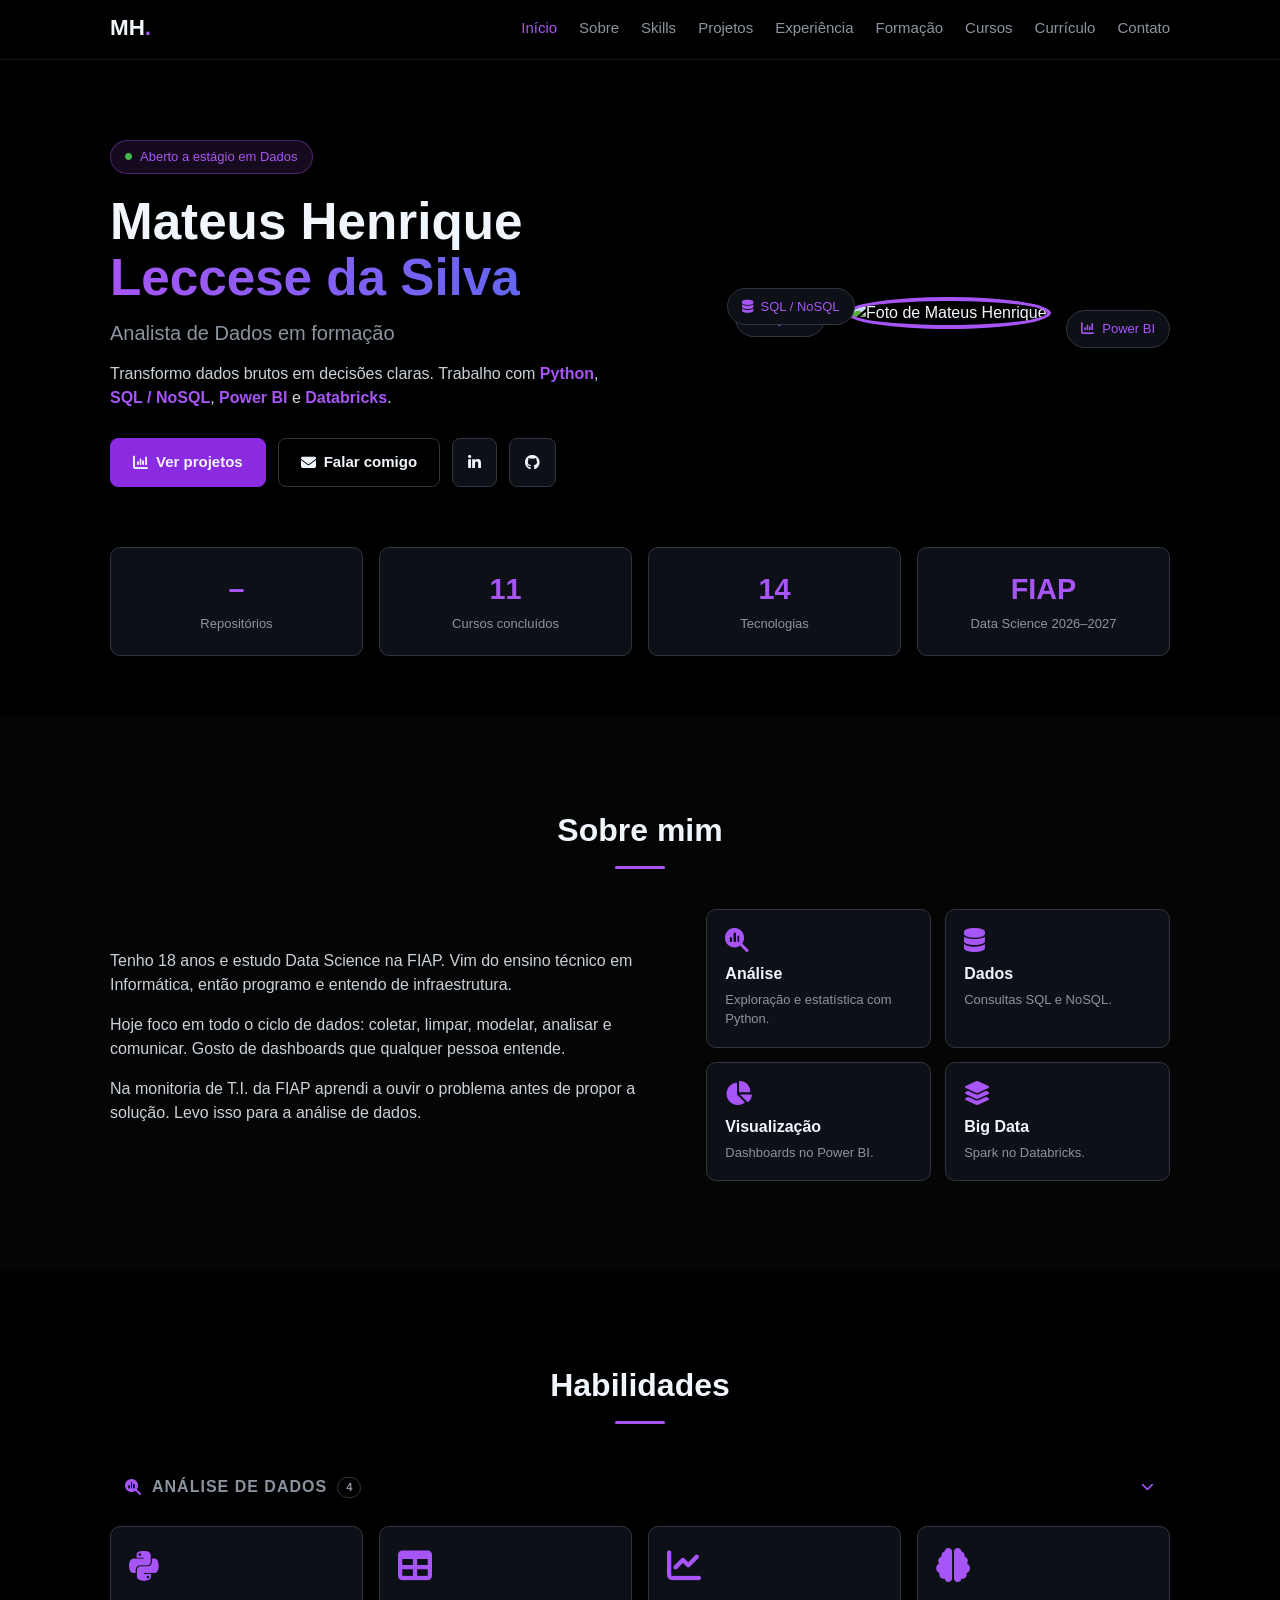
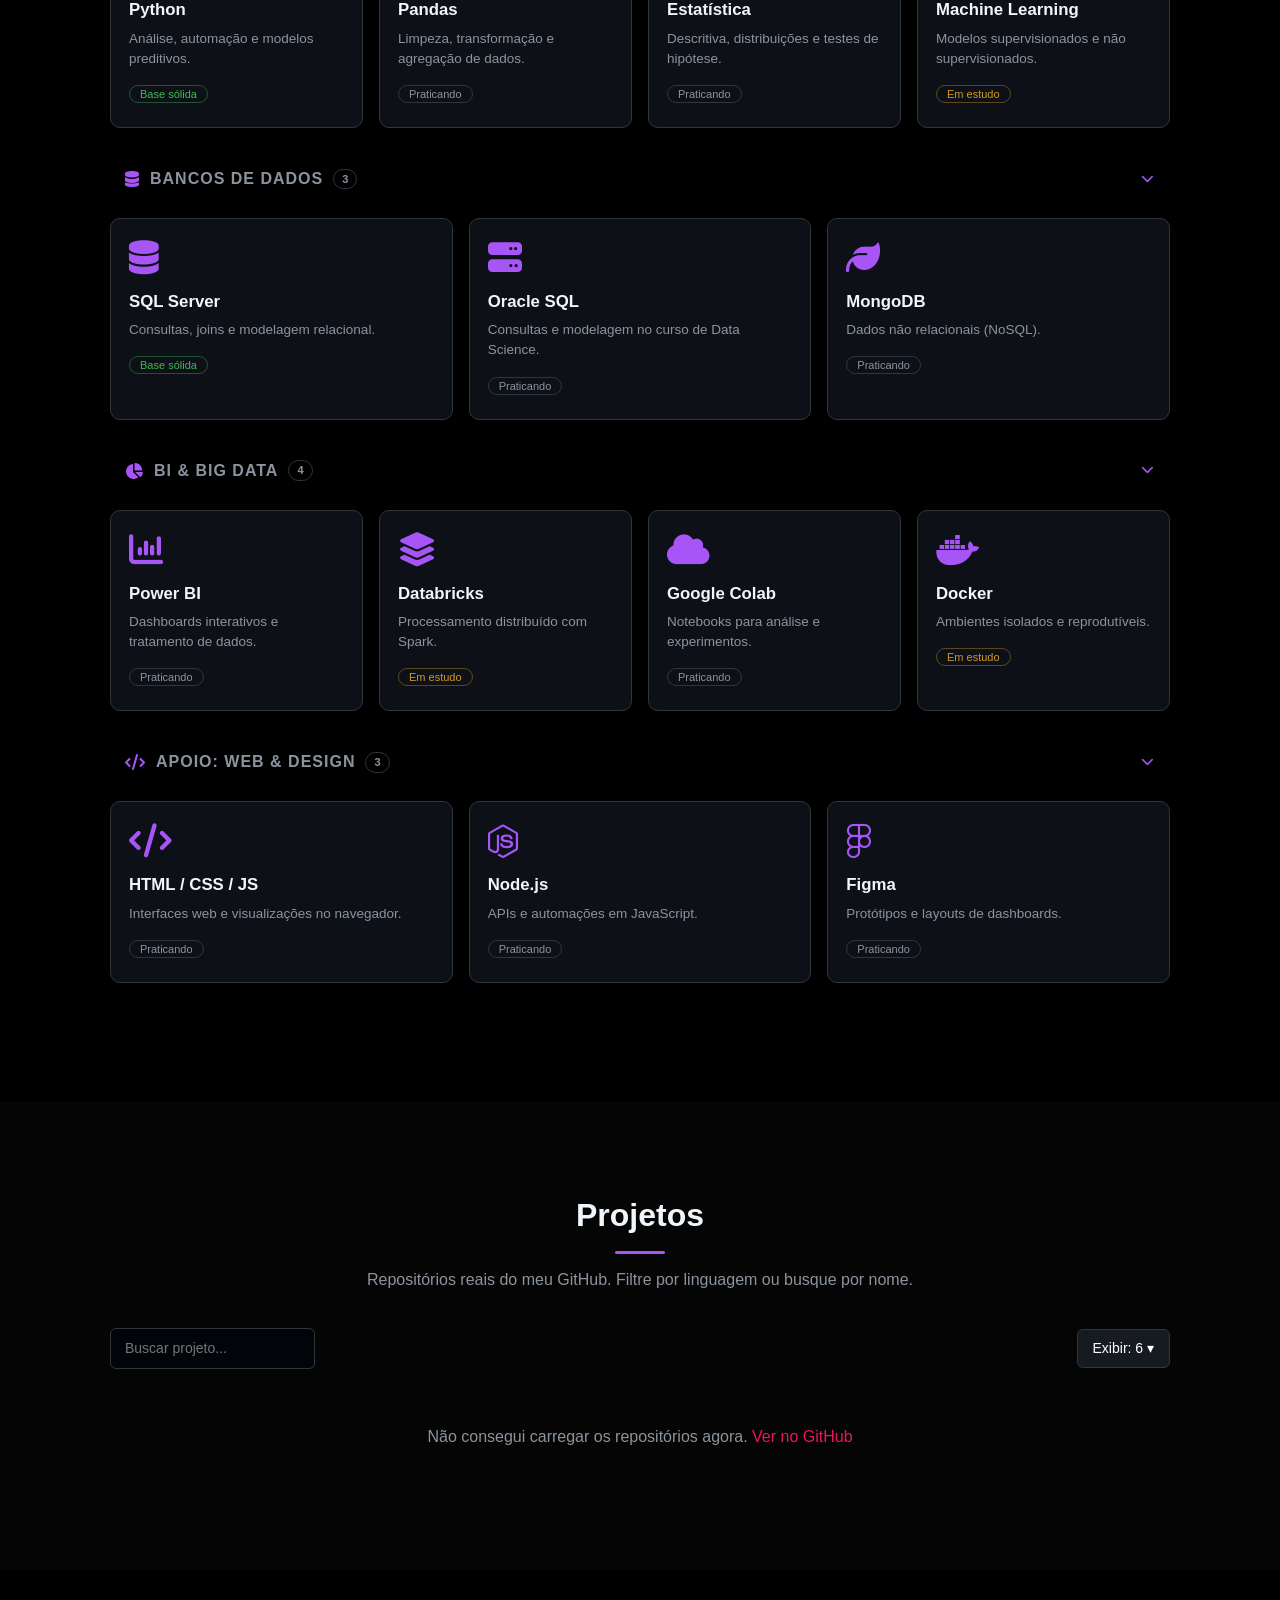
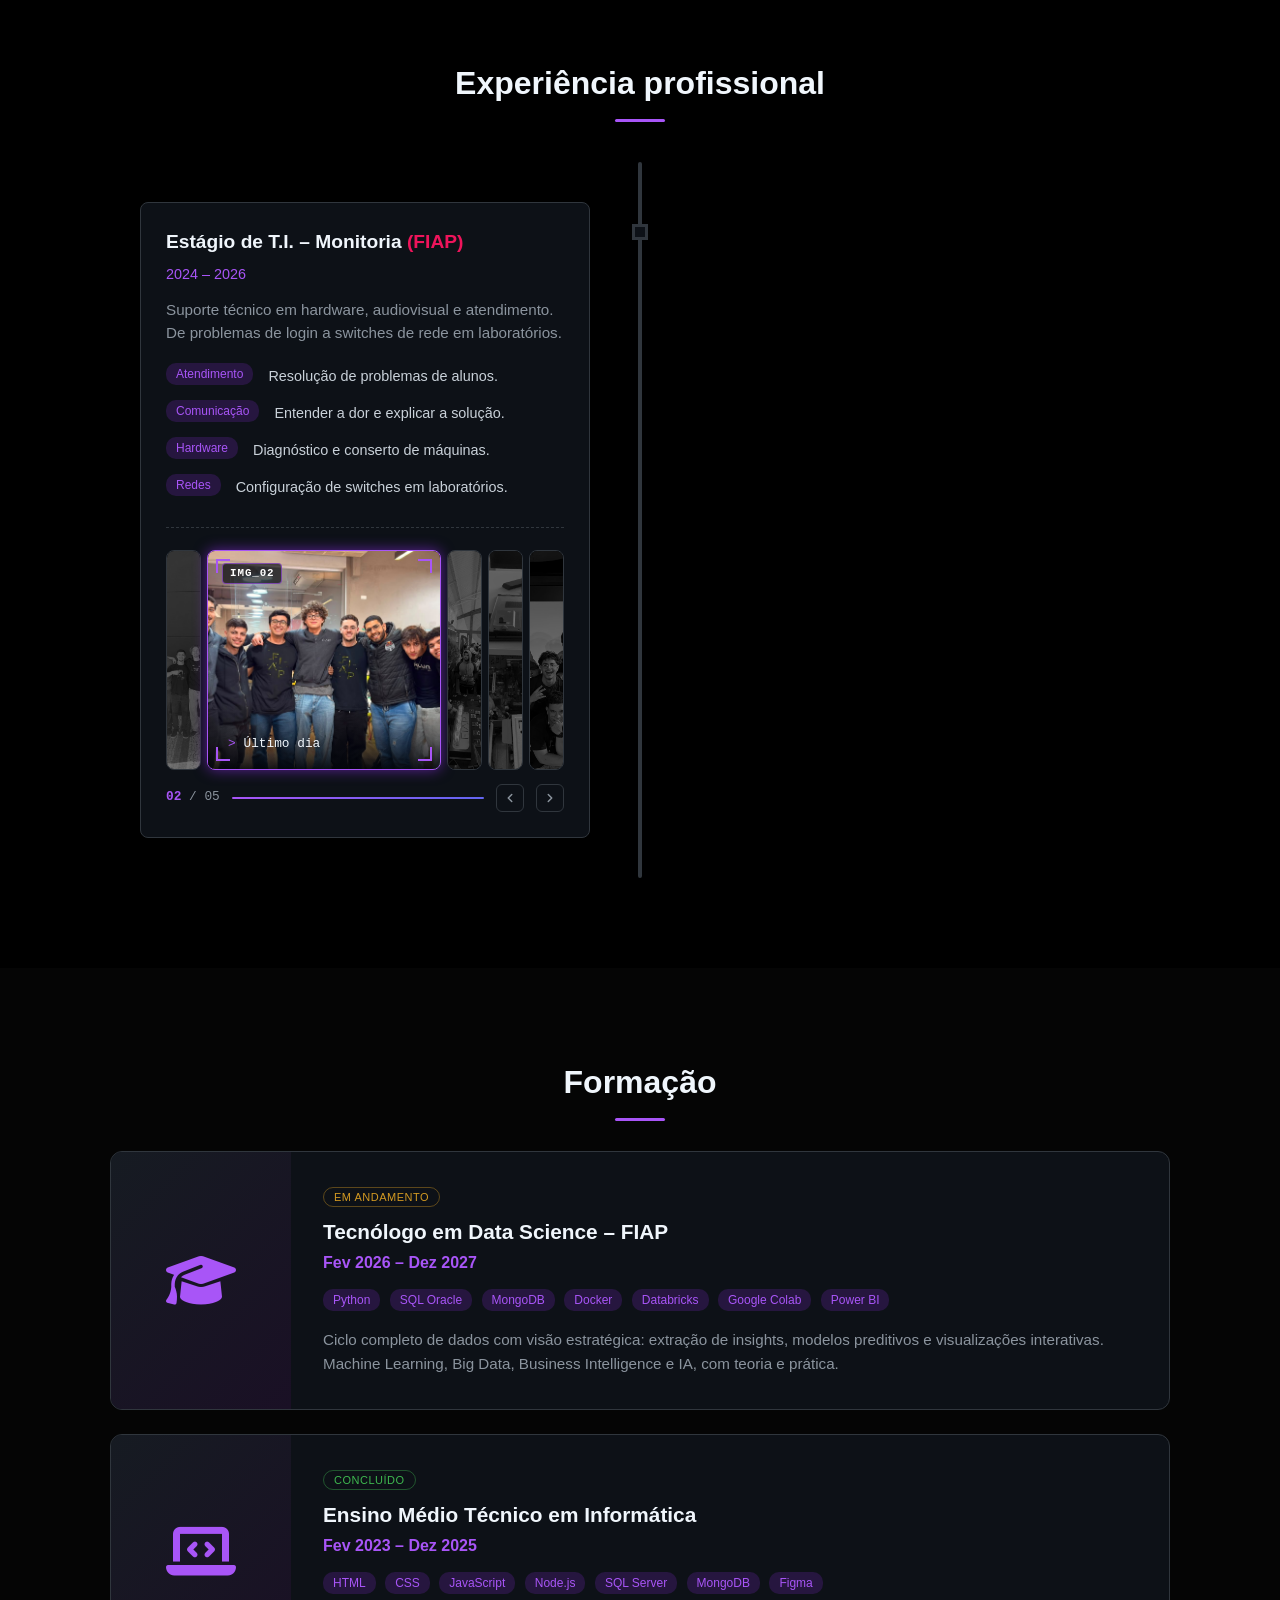
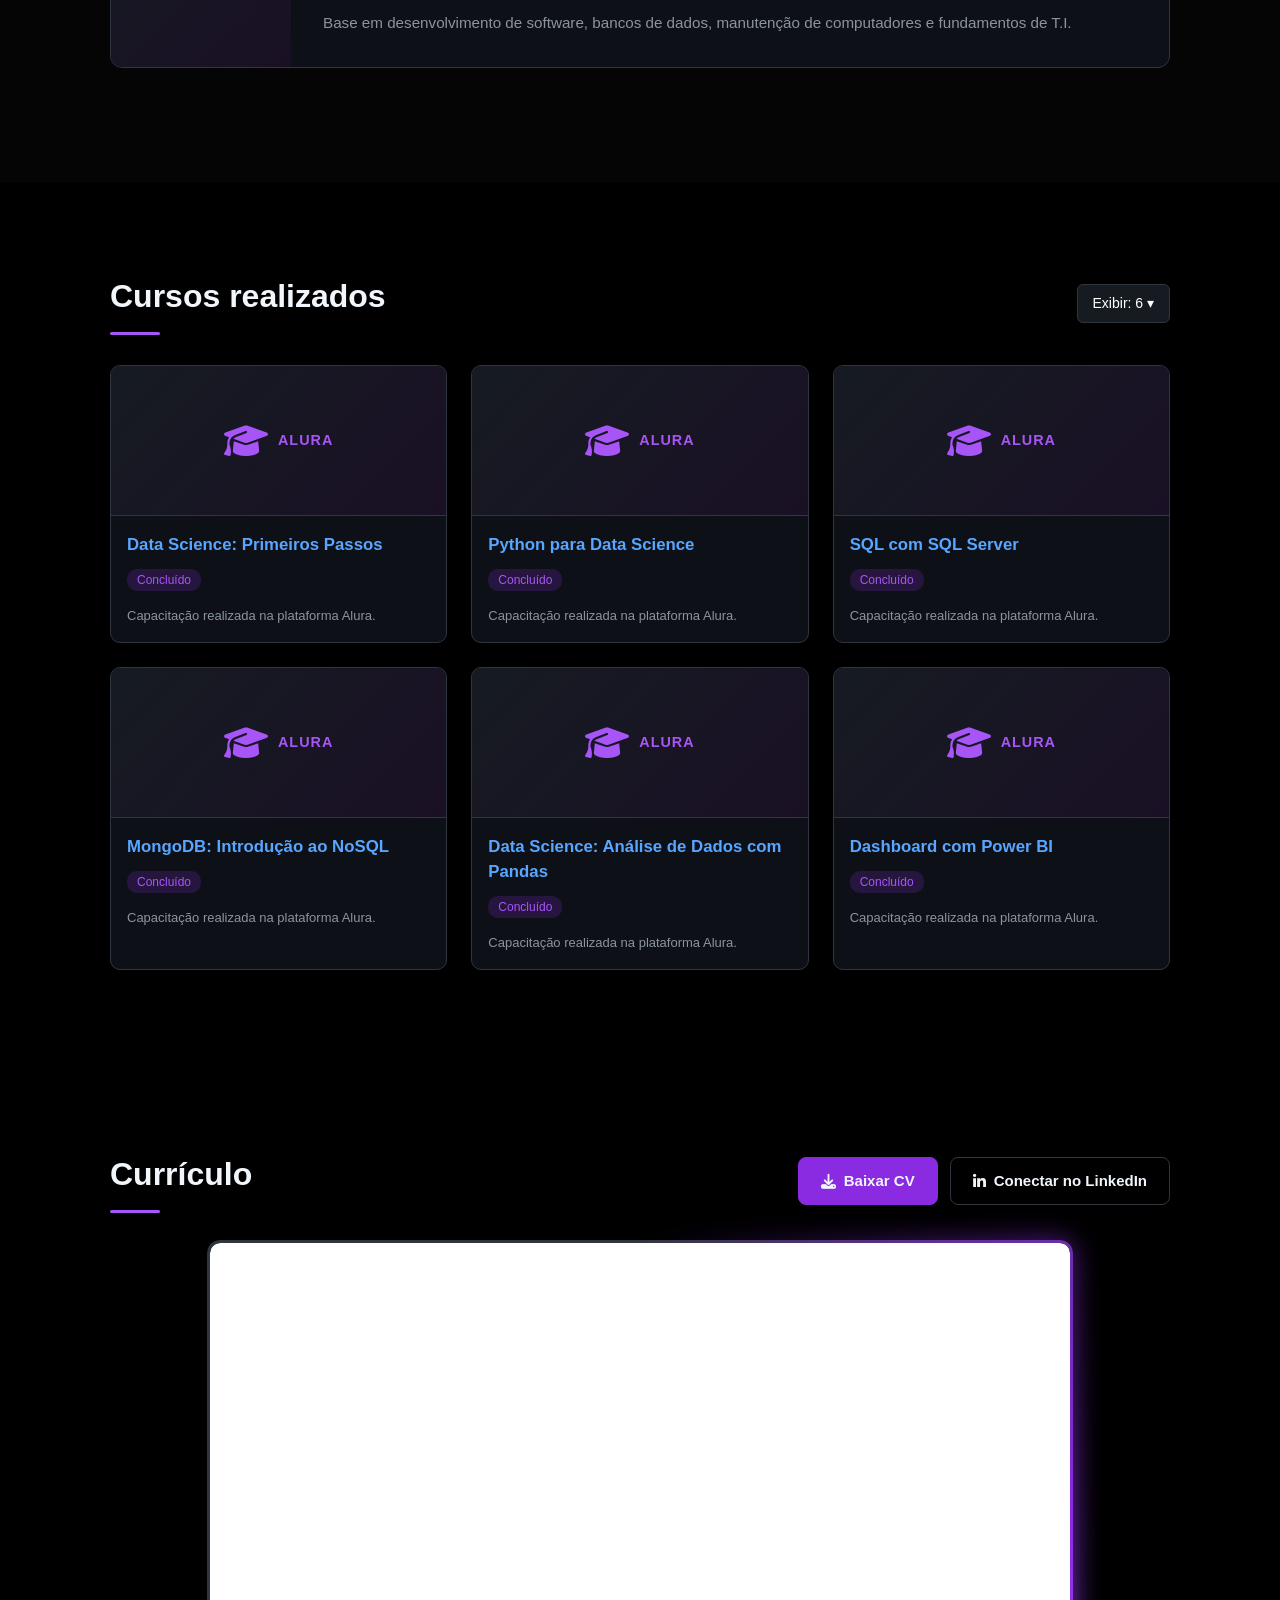
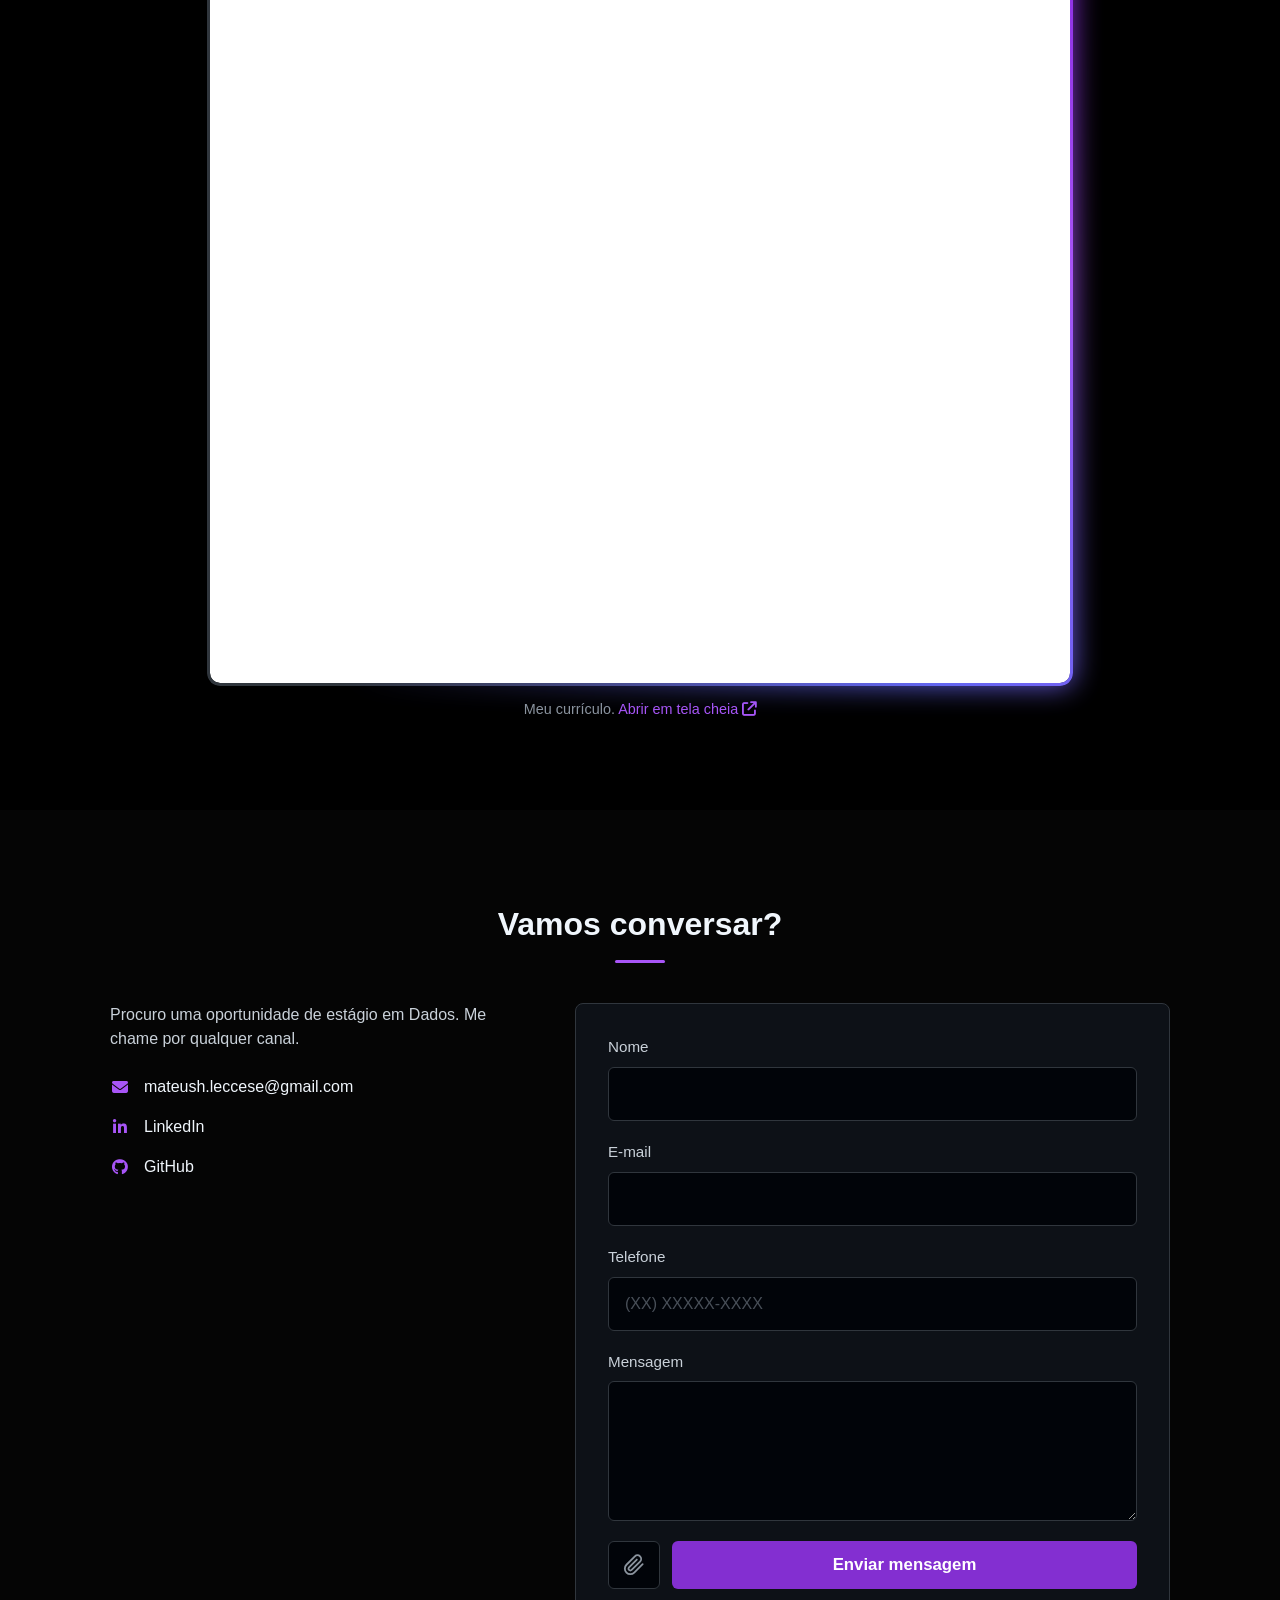
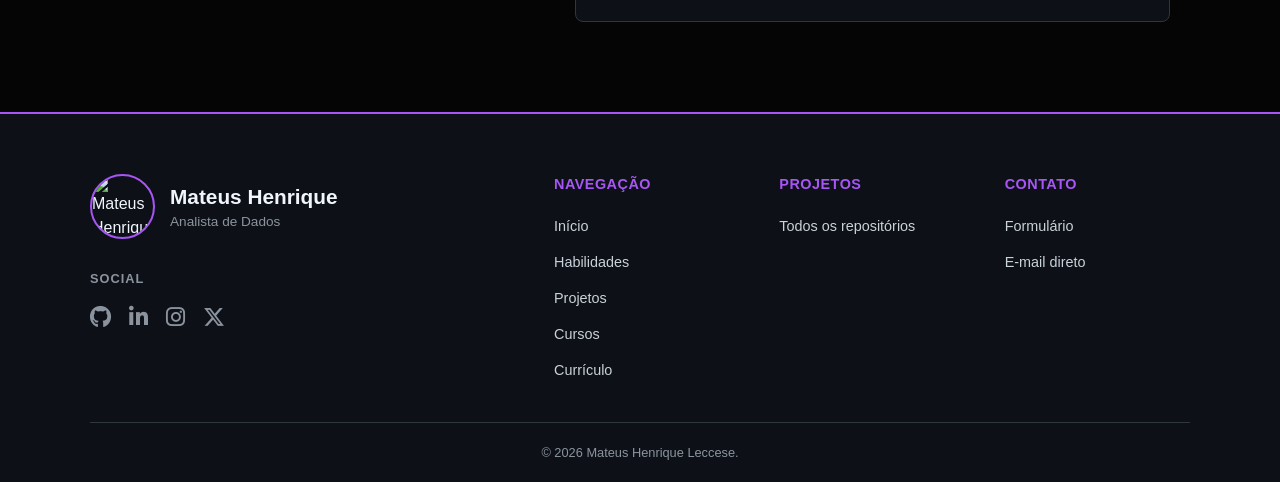
==== commit ea019979: "Update" ====
--- a/index.html
+++ b/index.html
@@ -8,7 +8,7 @@
     <meta property="og:title" content="Mateus Henrique | Analista de Dados">
     <meta property="og:description" content="Transformo dados em decisões. Python, SQL, Power BI e Big Data.">
     <meta property="og:image" content="https://github.com/mateus-henriquee.png">
-    <link rel="icon" href="https://avatars.githubusercontent.com/u/99336388?v=4">📊</text></svg>">
+    <link rel="icon" href="https://avatars.githubusercontent.com/u/99336388?v=4">
     <link rel="stylesheet" href="https://cdnjs.cloudflare.com/ajax/libs/font-awesome/6.5.1/css/all.min.css">
     <link rel="stylesheet" href="css/root.css">
     <link rel="stylesheet" href="css/header.css">
@@ -21,6 +21,7 @@
     <link rel="stylesheet" href="css/experience.css">
     <link rel="stylesheet" href="css/education.css">
     <link rel="stylesheet" href="css/courses.css">
+    <link rel="stylesheet" href="css/resume.css">
     <link rel="stylesheet" href="css/contact.css">
     <link rel="stylesheet" href="css/toast.css">
     <link rel="stylesheet" href="css/footer.css">
@@ -41,6 +42,7 @@
                 <a href="#experiencia">Experiência</a>
                 <a href="#formacoes">Formação</a>
                 <a href="#cursos">Cursos</a>
+                <a href="#curriculo">Currículo</a>
                 <a href="#contato">Contato</a>
             </div>
         </nav>
@@ -54,7 +56,7 @@
                 <span class="hero-tag"><i class="fa-solid fa-circle"></i> Aberto a estágio em Dados</span>
                 <h1>Mateus Henrique<br><span class="gradient-text">Leccese da Silva</span></h1>
                 <p class="subtitle">Analista de Dados em formação</p>
-                <p class="hero-lead">Transformo dados brutos em decisões claras. Trabalho com <strong>Python</strong>, <strong>SQL</strong>, <strong>Power BI</strong> e <strong>Databricks</strong>.</p>
+                <p class="hero-lead">Transformo dados brutos em decisões claras. Trabalho com <strong>Python</strong>, <strong>SQL / NoSQL</strong>, <strong>Power BI</strong> e <strong>Databricks</strong>.</p>
                 <div class="hero-actions">
                     <a href="#projetos" class="btn btn-primary"><i class="fa-solid fa-chart-column"></i> Ver projetos</a>
                     <a href="#contato" class="btn btn-ghost"><i class="fa-solid fa-envelope"></i> Falar comigo</a>
@@ -152,12 +154,17 @@
                             <li><span class="topic-badge">Hardware</span> Diagnóstico e conserto de máquinas.</li>
                             <li><span class="topic-badge">Redes</span> Configuração de switches em laboratórios.</li>
                         </ul>
+
+                        <!-- Fotos desta experiência (ficam dentro do card, abaixo do texto).
+                             Coloque as imagens em img/experiencies/fiap/. Cada <figure> é uma foto.
+                             Sem fotos válidas, este bloco some sozinho. -->
                         <div class="timeline-media" data-gallery aria-label="Fotos da experiência na FIAP">
-    <figure><img src="img/experiencies/fiap/img2.jpeg" alt="Último dia de estágio na monitoria"><figcaption>Time monitoria FIAP Lins</figcaption></figure>
-    <figure><img src="img/experiencies/fiap/img3.jpeg" alt="Apresentação de evento escolar em Santos"><figcaption>Apresentação de evento escolar em Santos</figcaption></figure>
-    <figure><img src="img/experiencies/fiap/img4.jpeg" alt="Troca de equipamentos em laboratório"><figcaption>Trocando equipamentos</figcaption></figure>
-    <figure><img src="img/experiencies/fiap/img5.jpeg" alt="Time da monitoria da FIAP Paulista"><figcaption>Time monitoria FIAP Paulista</figcaption></figure>
-</div>
+                            <figure><img src="img/experiencies/fiap/img1.jpeg" alt="Time da monitoria da FIAP Lins reunido"><figcaption>Time monitoria FIAP Lins</figcaption></figure>
+                            <figure><img src="img/experiencies/fiap/img2.jpeg" alt="Último dia na monitoria"><figcaption>Último dia</figcaption></figure>
+                            <figure><img src="img/experiencies/fiap/img3.jpeg" alt="Apresentação de evento escolar em Santos"><figcaption>Evento escolar em Santos</figcaption></figure>
+                            <figure><img src="img/experiencies/fiap/img4.jpeg" alt="Troca de equipamentos em laboratório"><figcaption>Trocando equipamentos</figcaption></figure>
+                            <figure><img src="img/experiencies/fiap/img5.jpeg" alt="Time da monitoria da FIAP Paulista"><figcaption>Time monitoria FIAP Paulista</figcaption></figure>
+                        </div>
                     </div>
                 </div>
             </div>
@@ -227,6 +234,24 @@
         </div>
     </section>
 
+    <!-- CURRÍCULO (Google Docs: qualquer alteração no documento aparece aqui) -->
+    <section id="curriculo" class="section-padding">
+        <div class="container">
+            <header class="portfolio-header">
+                <h2 class="section-title" style="margin:0">Currículo</h2>
+                <div class="resume-actions">
+                    <a id="resume-download" class="btn btn-primary" href="#" target="_blank" rel="noopener"><i class="fa-solid fa-download"></i> Baixar CV</a>
+                    <a class="btn btn-ghost" href="https://www.linkedin.com/in/devmateus-henriquee" target="_blank" rel="noopener"><i class="fa-brands fa-linkedin-in"></i> Conectar no LinkedIn</a>
+                </div>
+            </header>
+            <div class="resume-frame" id="resume-frame">
+                <div class="resume-loading"><i class="fa-solid fa-file-lines"></i> Carregando currículo...</div>
+                <iframe id="resume-embed" title="Currículo de Mateus Henrique Leccese da Silva" loading="lazy" referrerpolicy="no-referrer"></iframe>
+            </div>
+            <p class="resume-note">Meu currículo. <a id="resume-open" href="#" target="_blank" rel="noopener">Abrir em tela cheia <i class="fa-solid fa-arrow-up-right-from-square"></i></a></p>
+        </div>
+    </section>
+
     <!-- CONTATO -->
     <section id="contato" class="section-padding bg-darker">
         <div class="container">
@@ -314,6 +339,7 @@
                         <li><a href="#skills">Habilidades</a></li>
                         <li><a href="#projetos">Projetos</a></li>
                         <li><a href="#cursos">Cursos</a></li>
+                        <li><a href="#curriculo">Currículo</a></li>
                     </ul>
                 </div>
                 <div class="footer-column">
@@ -344,6 +370,7 @@
     <script src="js/skills.js"></script>
     <script src="js/projects.js"></script>
     <script src="js/courses.js"></script>
+    <script src="js/resume.js"></script>
     <script src="js/dropdown.js"></script>
     <script src="js/contact.js"></script>
     <script src="js/reveal.js"></script>
--- a/css/header.css
+++ b/css/header.css
@@ -3,10 +3,17 @@
    ========================================== */
 .main-header {
     position: fixed; top: 0; width: 100%;
-    background: rgba(0, 0, 0, 0.85);
-    backdrop-filter: blur(8px);
+    /* vidro preto: translúcido + desfoque do conteúdo que passa por trás */
+    background: rgba(0, 0, 0, .45);
+    -webkit-backdrop-filter: blur(16px) saturate(160%);
+    backdrop-filter: blur(16px) saturate(160%);
     z-index: 1000;
-    border-bottom: 1px solid var(--border-color);
+    border-bottom: 1px solid rgba(255, 255, 255, .08);
+    box-shadow: 0 8px 30px rgba(0, 0, 0, .35);
+}
+/* navegador sem suporte a blur: volta ao preto quase sólido */
+@supports not ((backdrop-filter: blur(1px)) or (-webkit-backdrop-filter: blur(1px))) {
+    .main-header { background: rgba(0, 0, 0, .92); }
 }
 .nav {
     max-width: 1100px; margin: 0 auto; padding: 0 20px;
@@ -26,9 +33,9 @@
     .nav-toggle { display: block; }
     .nav-links {
         display: none; position: absolute; top: 56px; left: 0; right: 0;
-        flex-direction: column; gap: 0; background: rgba(0, 0, 0, .96);
-        border-bottom: 1px solid var(--border-color);
+        flex-direction: column; gap: 0; background: rgba(0, 0, 0, .9);
+        border-bottom: 1px solid rgba(255, 255, 255, .08);
     }
     .nav-links.open { display: flex; }
     .nav-links a { padding: 14px 20px; border-top: 1px solid #161b22; }
-}
+}
--- a/css/skills.css
+++ b/css/skills.css
@@ -3,12 +3,30 @@
    ========================================== */
 .section-title + #skills-container { margin-top: 40px; }
 
-.skill-group { margin-bottom: 40px; }
-.skill-group h3 {
-    font-size: 1rem; text-transform: uppercase; letter-spacing: 1px;
-    color: var(--text-secondary); margin-bottom: 16px; display: flex; align-items: center; gap: 10px;
+.skill-group { margin-bottom: 28px; }
+.skill-group h3 { font-size: 1rem; text-transform: uppercase; letter-spacing: 1px; margin-bottom: 16px; }
+.skill-group h3 i { color: var(--accent); }
+
+/* título clicável: abre e fecha o grupo */
+.skill-toggle {
+    width: 100%; display: flex; align-items: center; gap: 10px; padding: 10px 14px;
+    background: transparent; border: 1px solid transparent; border-radius: 8px; cursor: pointer;
+    color: var(--text-secondary); font: inherit; letter-spacing: inherit; text-transform: inherit; text-align: left;
+    transition: color .2s, background .2s, border-color .2s;
 }
-.skill-group h3 i { color: var(--accent); }
+.skill-toggle:hover, .skill-toggle:focus-visible { color: var(--text-primary); background: var(--card-bg); border-color: var(--border-color); outline: none; }
+.skill-count {
+    font-size: 11px; letter-spacing: 0; padding: 1px 8px; border-radius: 999px;
+    border: 1px solid var(--border-color); color: var(--text-secondary);
+}
+.skill-chevron { margin-left: auto; font-size: .8rem; transition: transform .35s; }
+.skill-group:not(.is-open) .skill-chevron { transform: rotate(-90deg); }
+
+/* abre/fecha suave (grid 1fr -> 0fr) */
+.skills-collapse { display: grid; grid-template-rows: 1fr; transition: grid-template-rows .4s ease; }
+.skills-collapse-inner { min-height: 0; overflow: hidden; padding-top: 10px; margin-top: -10px; } /* folga p/ o card subir no hover */
+.skill-group:not(.is-open) .skills-collapse { grid-template-rows: 0fr; }
+.skill-group:not(.is-open) .skills-collapse-inner { visibility: hidden; transition: visibility 0s .4s; } /* tira os links do Tab */
 .skills-grid { display: grid; grid-template-columns: repeat(auto-fit, minmax(220px, 1fr)); gap: 16px; }
 .skill-card {
     display: block; background: var(--card-bg); border: 1px solid var(--border-color);
@@ -20,4 +38,4 @@
 .skill-card p { color: var(--text-secondary); font-size: 13.5px; margin-bottom: 12px; }
 .level { font-size: 11px; padding: 2px 10px; border-radius: 999px; border: 1px solid var(--border-color); color: var(--text-secondary); }
 .level.core { color: #3fb950; border-color: rgba(63, 185, 80, .4); }
-.level.learning { color: #d29922; border-color: rgba(210, 153, 34, .4); }
+.level.learning { color: #d29922; border-color: rgba(210, 153, 34, .4); }
--- a/css/resume.css
+++ b/css/resume.css
@@ -0,0 +1,49 @@
+/* ==========================================
+   CURRÍCULO: documento incorporado e botões
+   ========================================== */
+.resume-actions { display: flex; gap: 12px; flex-wrap: wrap; }
+/* Borda neon girando. O @property permite animar o ângulo do gradiente. */
+@property --neon-angle { syntax: '<angle>'; inherits: false; initial-value: 0deg; }
+.resume-frame {
+    position: relative; isolation: isolate; max-width: 860px; margin: 0 auto; height: 1040px;
+    border-radius: 10px;
+}
+.resume-frame::before, .resume-frame::after {
+    content: ''; position: absolute; inset: -3px; padding: 3px; border-radius: 13px; z-index: 2; pointer-events: none;
+    background:
+        conic-gradient(from var(--neon-angle), transparent 0deg, #8a2be2 60deg, #a855f7 105deg, #6366f1 150deg, transparent 210deg, transparent 360deg),
+        linear-gradient(var(--border-color), var(--border-color));
+    /* mantém só o anel de 3px */
+    -webkit-mask: linear-gradient(#000 0 0) content-box, linear-gradient(#000 0 0);
+    -webkit-mask-composite: xor;
+    mask: linear-gradient(#000 0 0) content-box exclude, linear-gradient(#000 0 0);
+    animation: neon-spin 4s linear infinite;
+}
+/* brilho: mesmo gradiente, sem máscara (a máscara cortaria o desfoque), atrás do documento */
+.resume-frame::after {
+    padding: 0; z-index: -1; opacity: .9; filter: blur(14px);
+    background: conic-gradient(from var(--neon-angle), transparent 0deg, #8a2be2 60deg, #a855f7 105deg, #6366f1 150deg, transparent 210deg, transparent 360deg);
+    -webkit-mask: none; mask: none;
+}
+/* .is-hover vem do JS: o iframe do Google não repassa :hover ao pai */
+.resume-frame:hover::before, .resume-frame:hover::after,
+.resume-frame.is-hover::before, .resume-frame.is-hover::after,
+.resume-frame:focus-within::before, .resume-frame:focus-within::after { animation-play-state: paused; }
+@keyframes neon-spin { to { --neon-angle: 360deg; } }
+
+.resume-frame iframe { position: absolute; inset: 0; width: 100%; height: 100%; border: 0; border-radius: 10px; background: #fff; opacity: 0; transition: opacity .5s; }
+.resume-frame.loaded iframe { opacity: 1; }
+.resume-loading {
+    position: absolute; inset: 0; display: flex; align-items: center; justify-content: center; gap: 10px;
+    color: var(--text-secondary); font-size: .95rem; background: var(--card-bg); border-radius: 10px;
+}
+.resume-frame.loaded .resume-loading { display: none; }
+.resume-note { text-align: center; color: var(--text-secondary); font-size: .9rem; margin-top: 16px; }
+.resume-note a { color: var(--accent); }
+.resume-note a:hover { text-decoration: underline; }
+
+@media (max-width: 768px) {
+    .resume-frame { height: 620px; }
+    .resume-actions { width: 100%; }
+    .resume-actions .btn { flex: 1; justify-content: center; }
+}
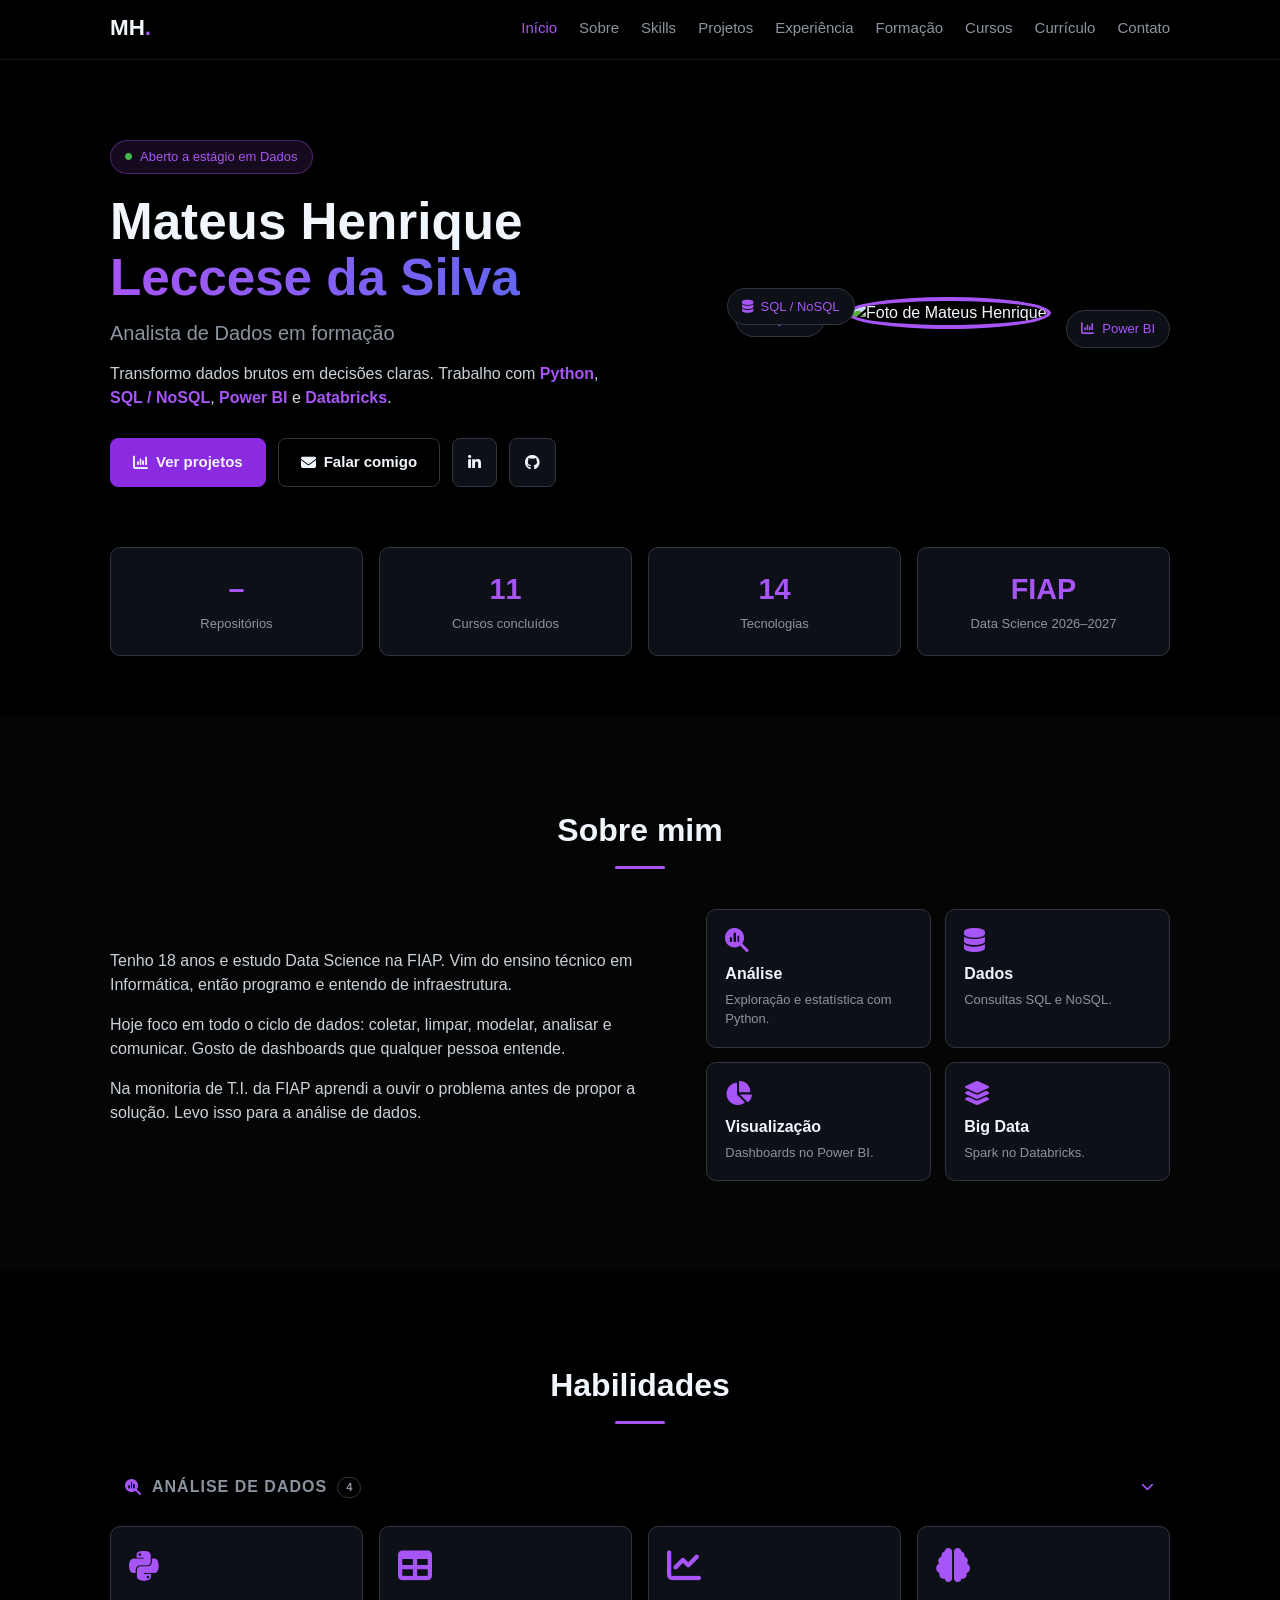
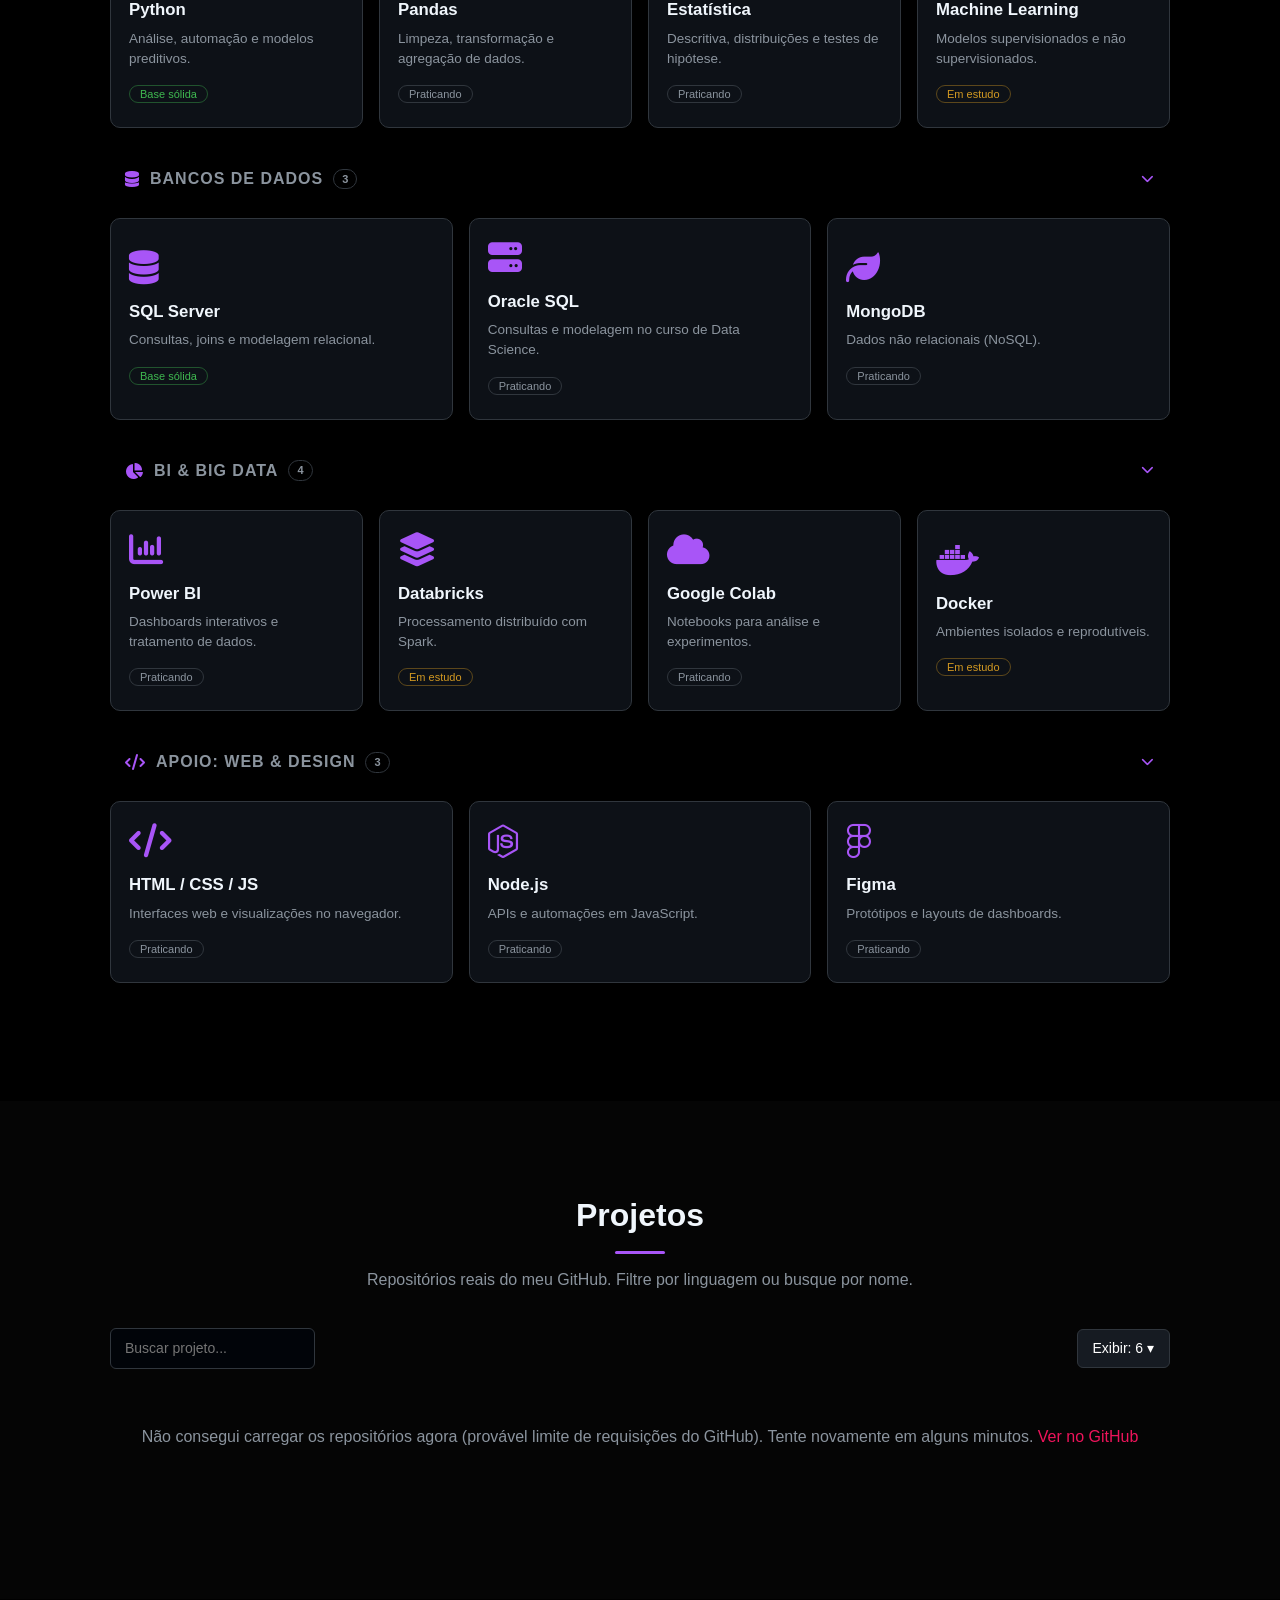
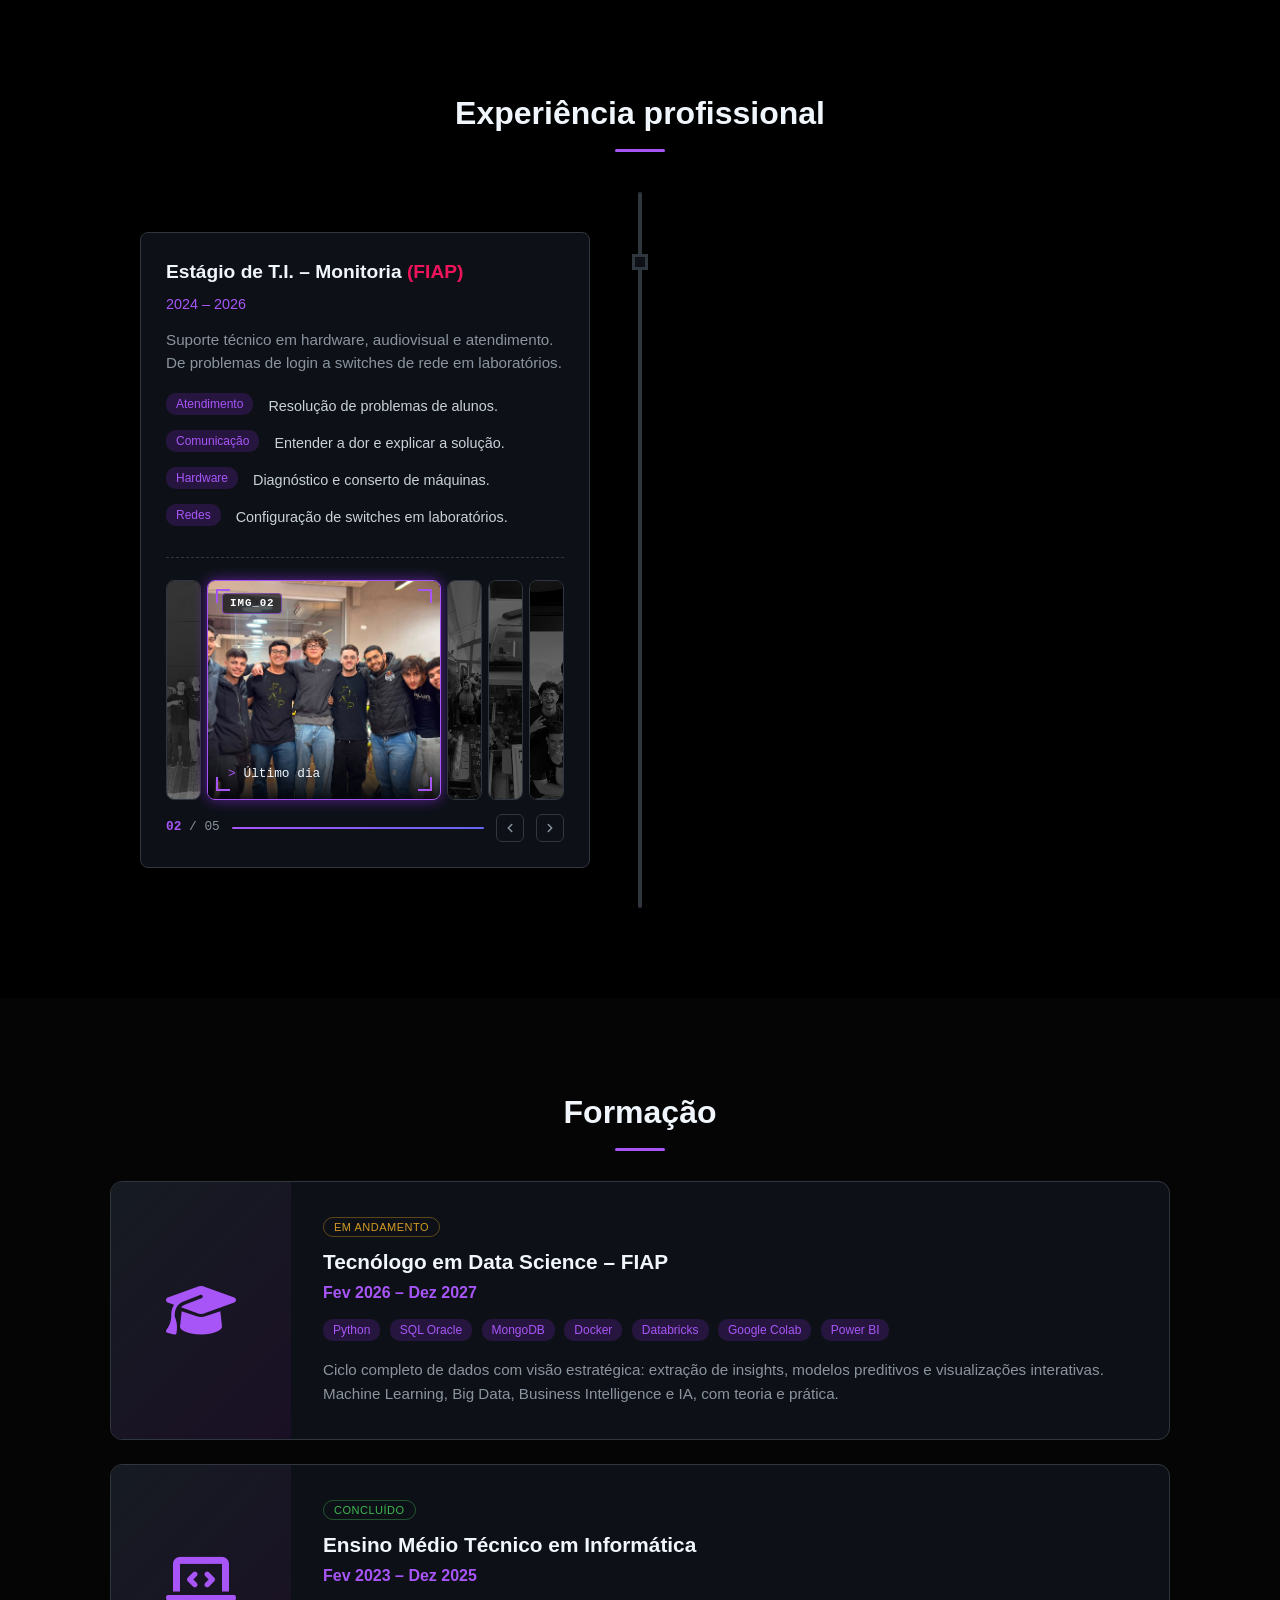
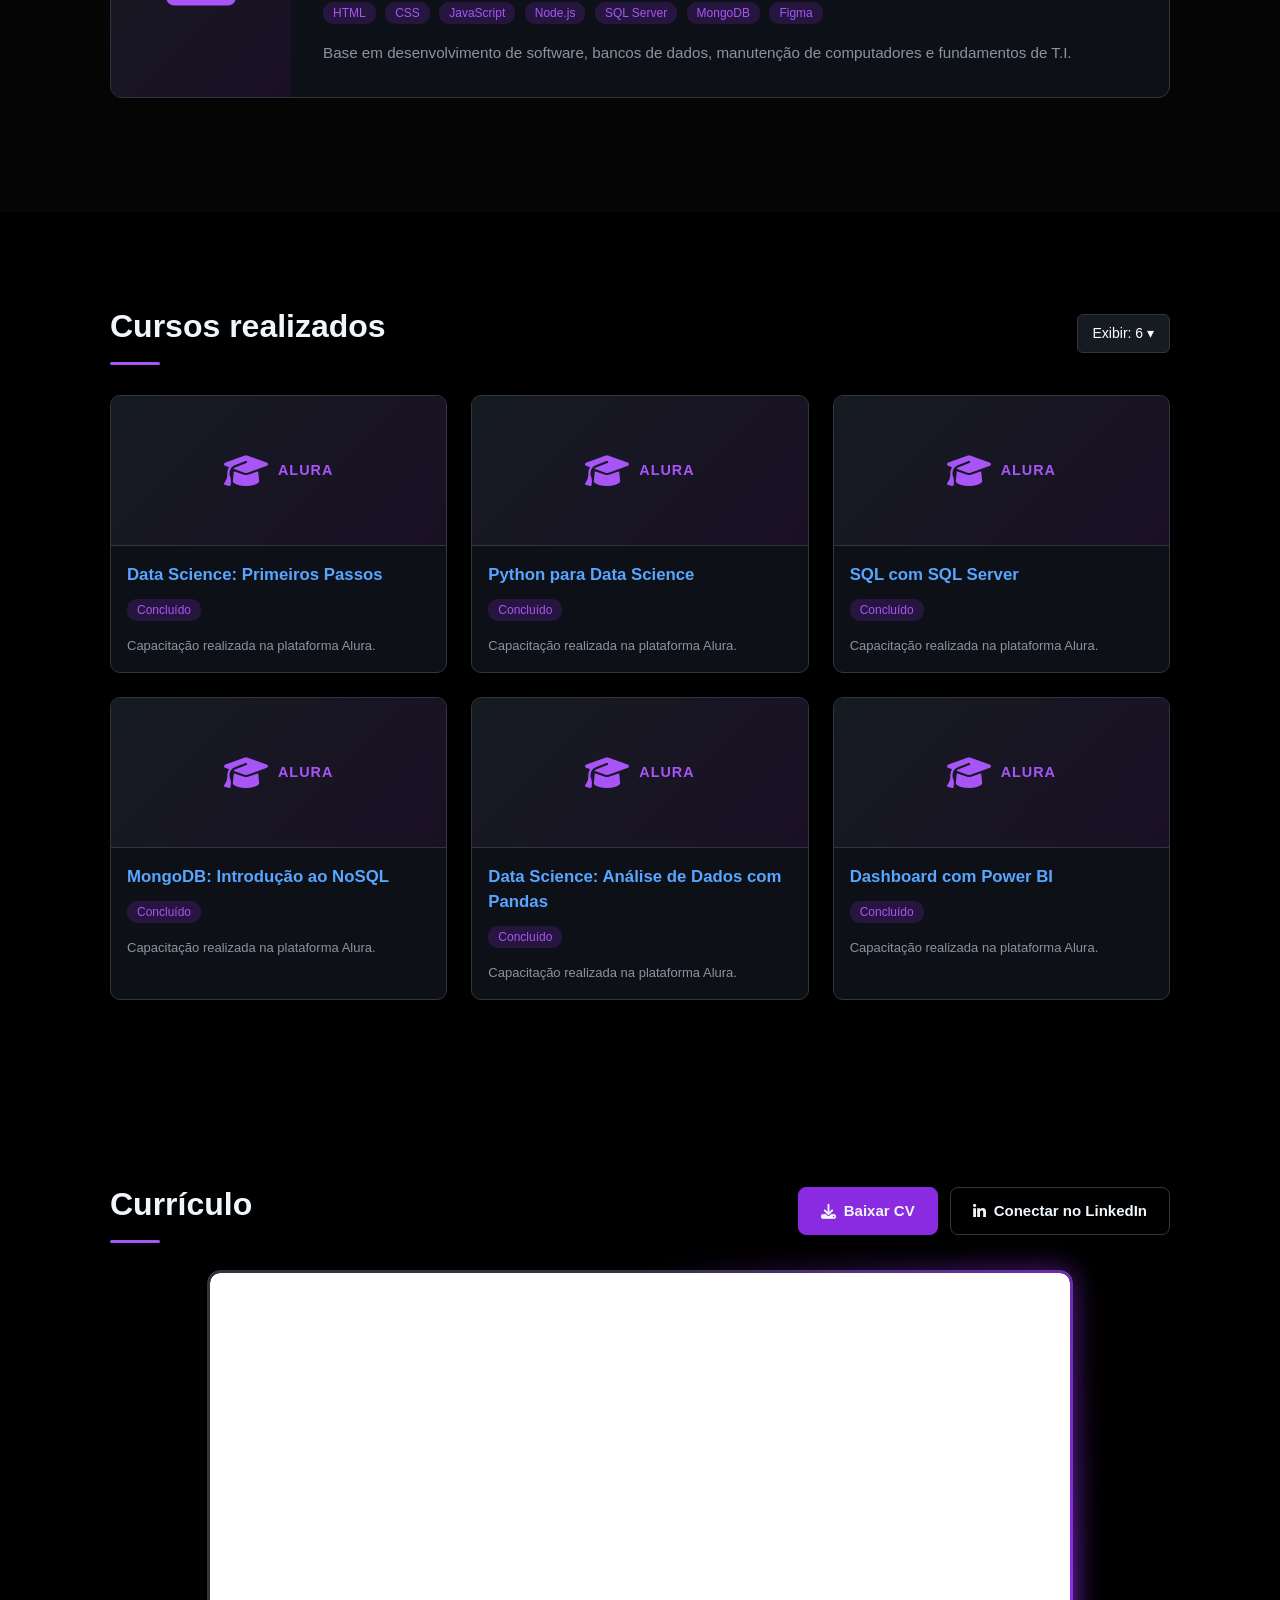
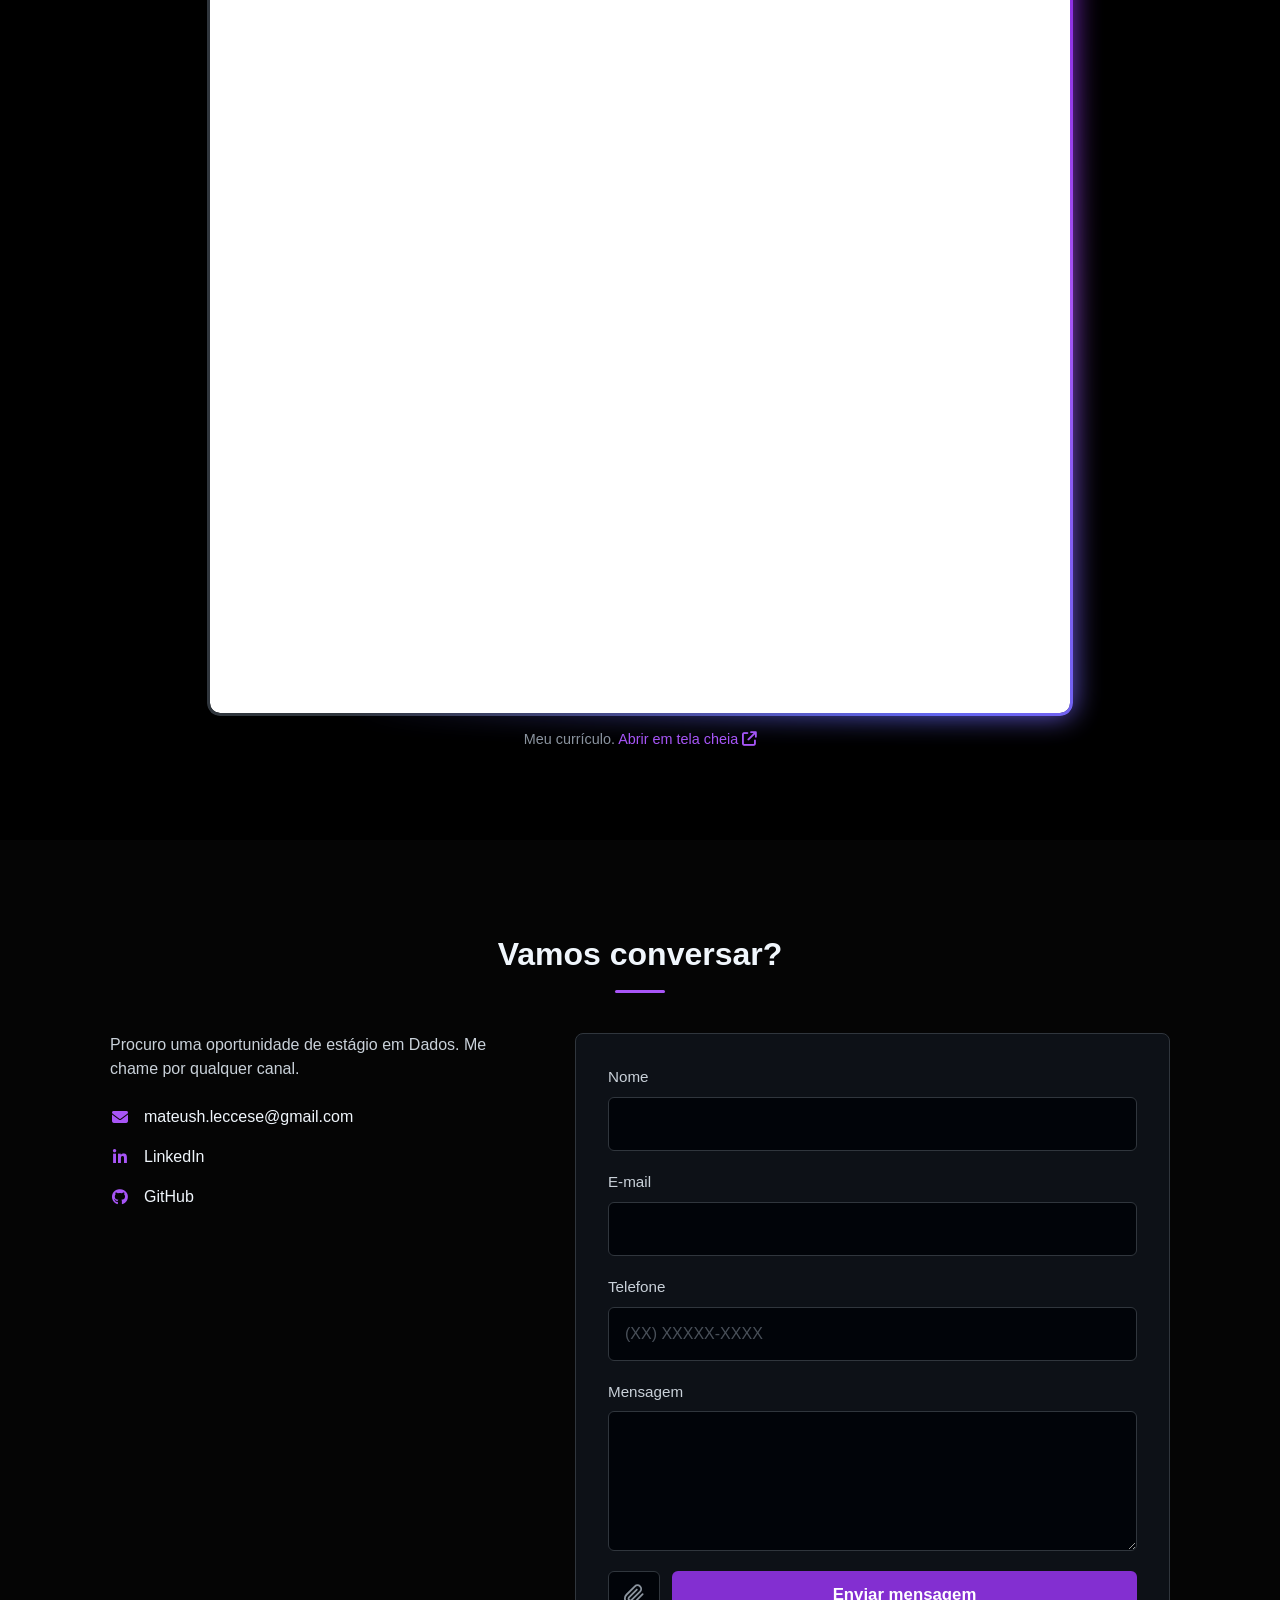
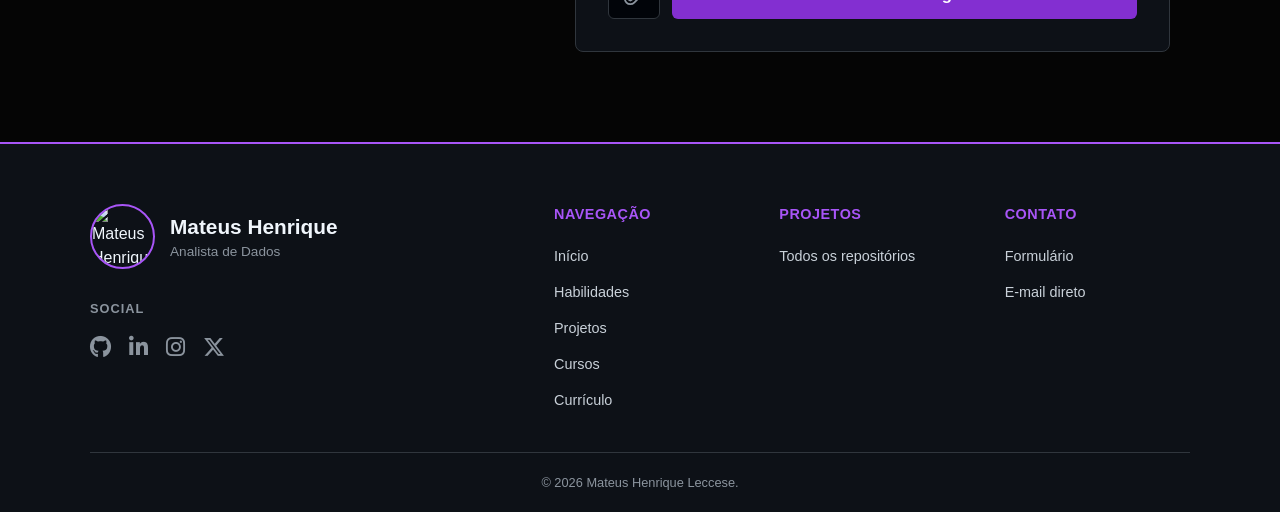
==== commit 11afb985: "update project" ====
--- a/index.html
+++ b/index.html
@@ -129,8 +129,12 @@
                     </div>
                 </div>
             </div>
+            <div class="chips topics-row" id="repo-topics" hidden></div>
             <div id="repos-container" class="repos-grid">
                 <p class="loading">Buscando repositórios...</p>
+            </div>
+            <div class="repos-more">
+                <button type="button" id="repos-load-more" class="btn btn-ghost" hidden>Ver mais projetos</button>
             </div>
         </div>
     </section>
--- a/css/hero.css
+++ b/css/hero.css
@@ -24,6 +24,8 @@
     display: inline-flex; align-items: center; gap: 8px;
     padding: 12px 22px; border-radius: 8px; font-weight: 600; font-size: 15px;
     border: 1px solid var(--border-color); transition: transform .2s, box-shadow .2s, background .2s;
+    /* <button> não herda cor/fonte do body como <a> herda: precisa ser dito explicitamente */
+    color: var(--text-primary); font-family: inherit; cursor: pointer;
 }
 .btn:hover { transform: translateY(-3px); }
 .btn-primary { background: var(--accent-dark); border-color: var(--accent-dark); }
@@ -70,4 +72,4 @@
 
 @media (max-width: 768px) {
     .float-chip { display: none; }
-}
+}
--- a/css/skills.css
+++ b/css/skills.css
@@ -29,8 +29,9 @@
 .skill-group:not(.is-open) .skills-collapse-inner { visibility: hidden; transition: visibility 0s .4s; } /* tira os links do Tab */
 .skills-grid { display: grid; grid-template-columns: repeat(auto-fit, minmax(220px, 1fr)); gap: 16px; }
 .skill-card {
-    display: block; background: var(--card-bg); border: 1px solid var(--border-color);
+    display: block; width: 100%; text-align: left; background: var(--card-bg); border: 1px solid var(--border-color);
     border-radius: 10px; padding: 22px 18px; transition: transform .2s, border-color .2s, background .2s;
+    color: inherit; font: inherit; cursor: pointer;
 }
 .skill-card:hover { transform: translateY(-8px); background: var(--card-hover); border-color: var(--accent); }
 .skill-card i { font-size: 34px; color: var(--accent); margin-bottom: 14px; display: block; }
--- a/css/projects.css
+++ b/css/projects.css
@@ -15,3 +15,26 @@
 }
 .chip:hover { color: #fff; border-color: var(--accent); }
 .chip.active { background: var(--accent-dark); border-color: var(--accent-dark); color: #fff; }
+
+/* ---------- Seta "mais filtros" e topics do GitHub ---------- */
+.chip-toggle { padding: 6px 10px; line-height: 0; }
+.chip-toggle i { transition: transform .25s ease; }
+.chip-toggle.open i { transform: rotate(180deg); }
+.chip-toggle.active:not(.open) { border-color: var(--accent); color: var(--accent); }
+
+.topics-row { margin: -6px 0 20px; }
+.topics-row[hidden] { display: none; }
+.topics-row .chip { font-size: 12px; padding: 5px 12px; }
+
+.repos-more { display: flex; justify-content: center; margin-top: 30px; }
+.repos-more .btn[hidden] { display: none; }
+
+/* ---------- Selos "Destaque" e "Contribuidor" (mesma grade dos projetos) ---------- */
+.repo-badges { position: absolute; top: 10px; left: 10px; z-index: 1; display: flex; flex-direction: column; gap: 6px; align-items: flex-start; }
+.featured-badge, .contrib-badge {
+    display: inline-flex; align-items: center; gap: 6px;
+    background: rgba(1, 4, 9, .78); font-size: 11px; font-weight: 600; padding: 4px 10px; border-radius: 999px;
+}
+.featured-badge { border: 1px solid #3fb950; color: #3fb950; }
+.contrib-badge { border: 1px solid var(--accent); color: var(--accent); }
+.repo-owner { color: var(--text-secondary); font-size: 12.5px; margin: -4px 0 10px; }
--- a/css/experience.css
+++ b/css/experience.css
@@ -122,4 +122,33 @@
     .reel-strip { height: 190px; gap: 4px; }
     .reel-item.active { flex-grow: 10; }
     .reel-item figcaption { padding: 28px 14px 12px; font-size: .74rem; }
+}
+
+/* ==========================================
+   LIGHTBOX: foto da galeria em tela cheia
+   ========================================== */
+.lightbox {
+    position: fixed; inset: 0; z-index: 2000; padding: 40px;
+    display: flex; align-items: center; justify-content: center;
+    background: rgba(1, 4, 9, .82); backdrop-filter: blur(10px); -webkit-backdrop-filter: blur(10px);
+    opacity: 0; visibility: hidden; transition: opacity .25s ease, visibility 0s .25s;
+}
+.lightbox.open { opacity: 1; visibility: visible; transition: opacity .25s ease; }
+.lightbox-figure { max-width: min(90vw, 1100px); max-height: 88vh; margin: 0; display: flex; flex-direction: column; align-items: center; gap: 12px; }
+.lightbox-img { max-width: 100%; max-height: 80vh; object-fit: contain; border-radius: 10px; border: 1px solid var(--border-color); box-shadow: 0 20px 60px rgba(0, 0, 0, .5); }
+.lightbox-caption { color: var(--text-secondary); font-size: .85rem; text-align: center; }
+.lightbox-caption[hidden] { display: none; }
+.lightbox-close {
+    position: fixed; top: 22px; left: 22px; z-index: 2001;
+    width: 42px; height: 42px; border-radius: 50%;
+    display: flex; align-items: center; justify-content: center; font-size: 18px;
+    background: var(--card-bg); border: 1px solid var(--border-color); color: var(--text-primary);
+    cursor: pointer; transition: border-color .2s, color .2s;
+}
+.lightbox-close:hover, .lightbox-close:focus-visible { color: var(--accent); border-color: var(--accent); outline: none; }
+body.lightbox-lock { overflow: hidden; }
+
+@media (max-width: 600px) {
+    .lightbox { padding: 20px; }
+    .lightbox-close { top: 14px; left: 14px; width: 38px; height: 38px; }
 }
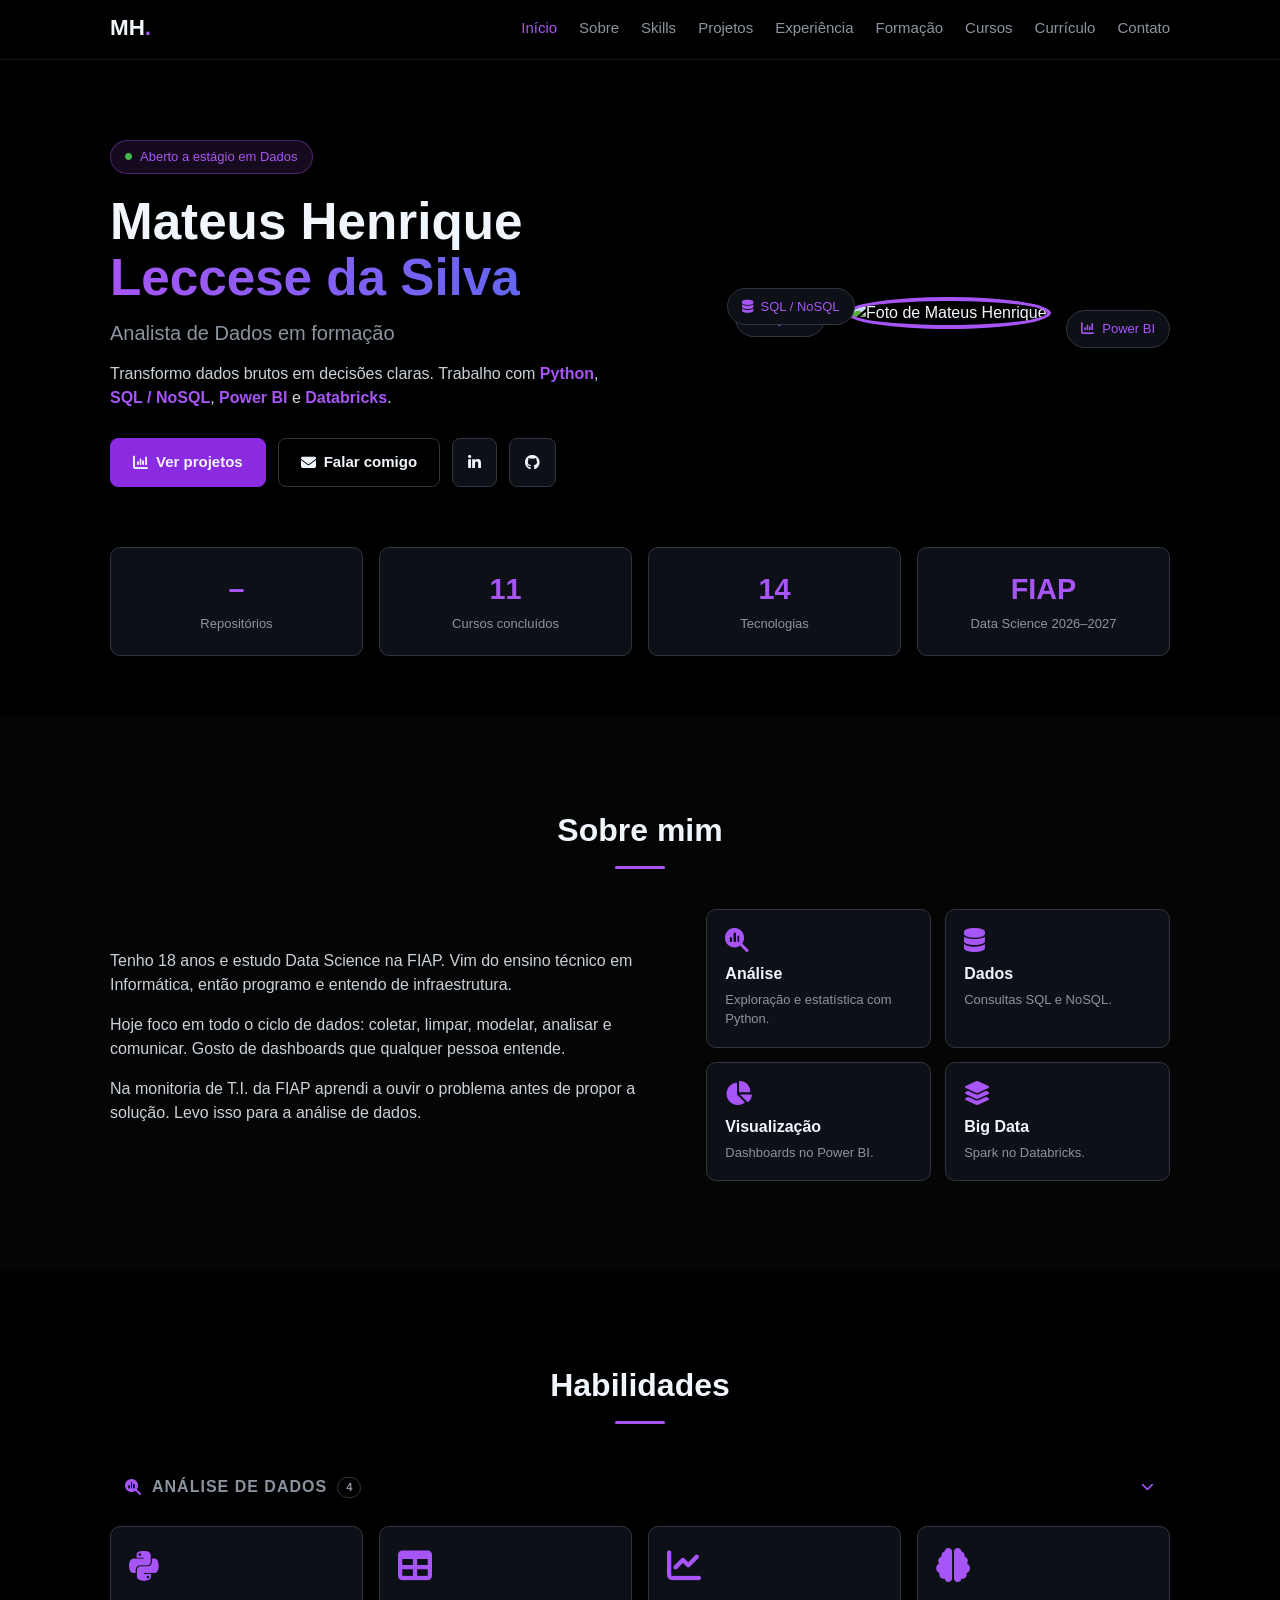
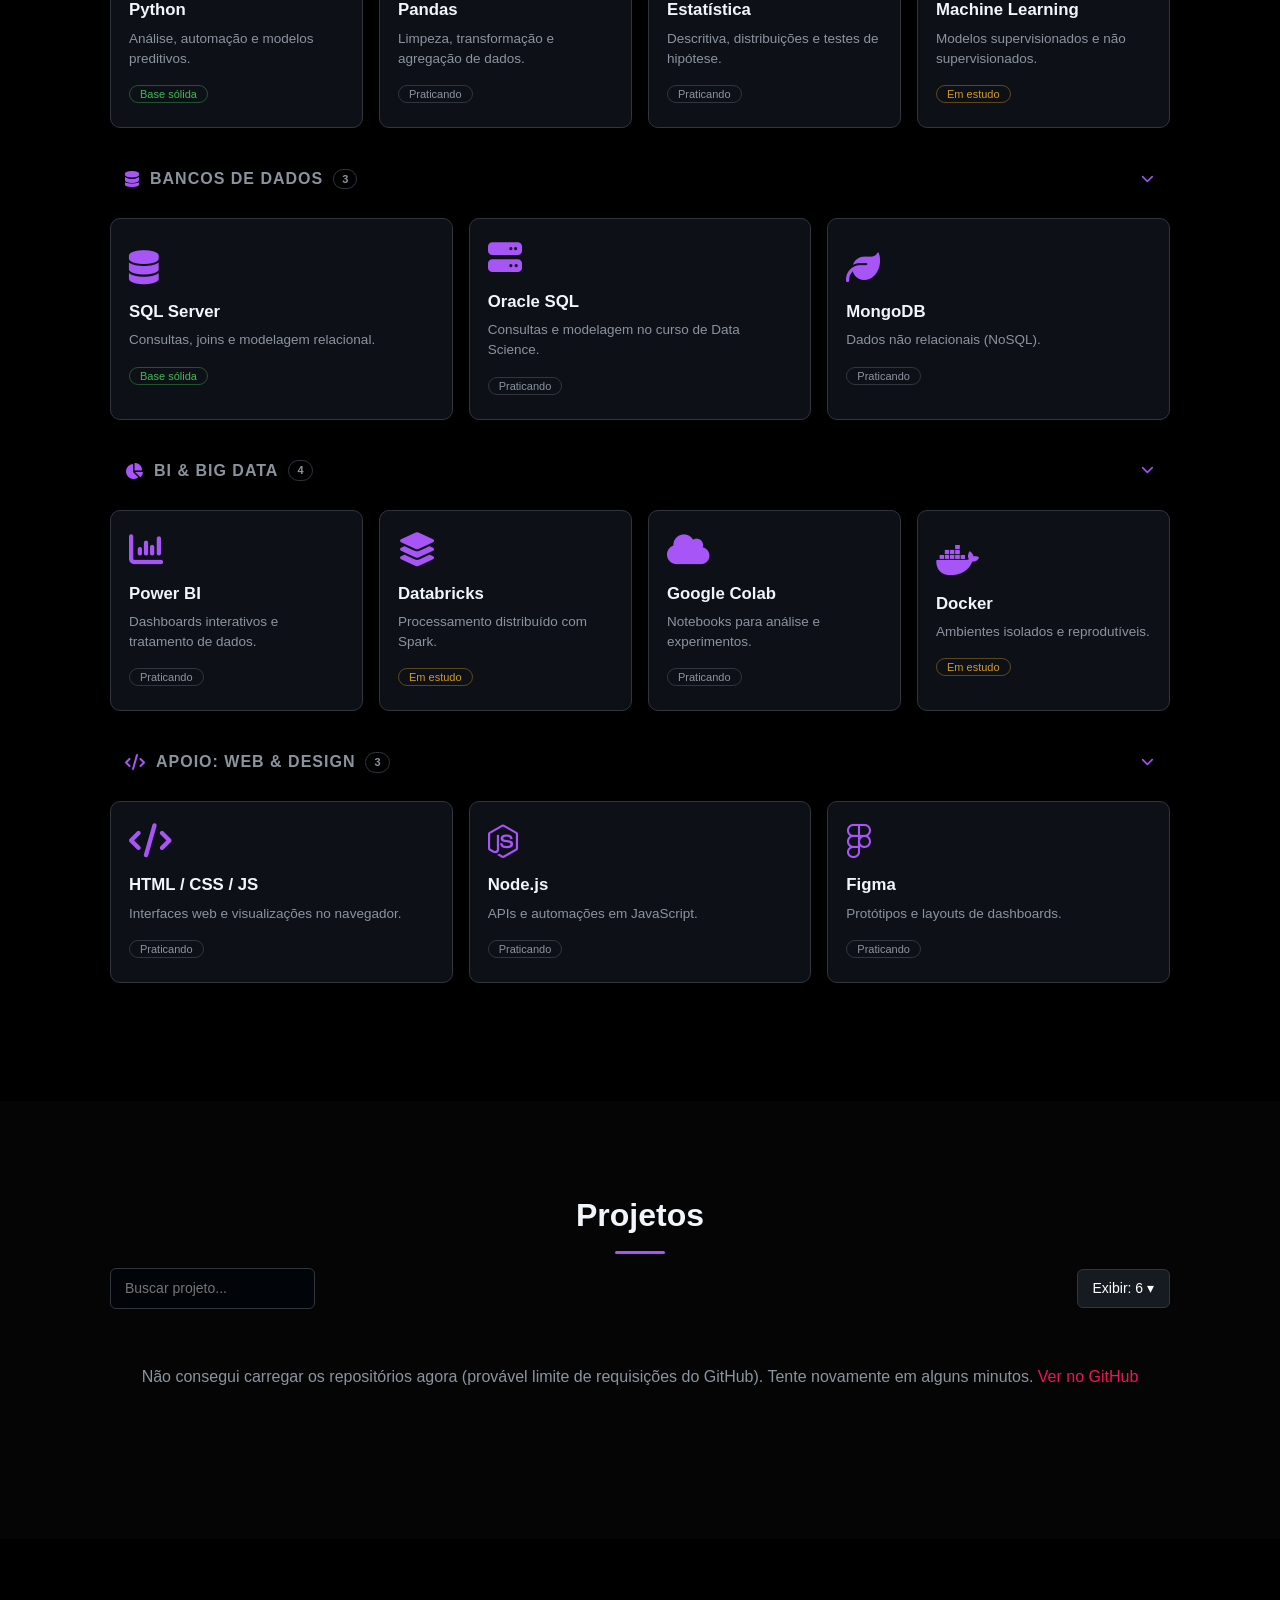
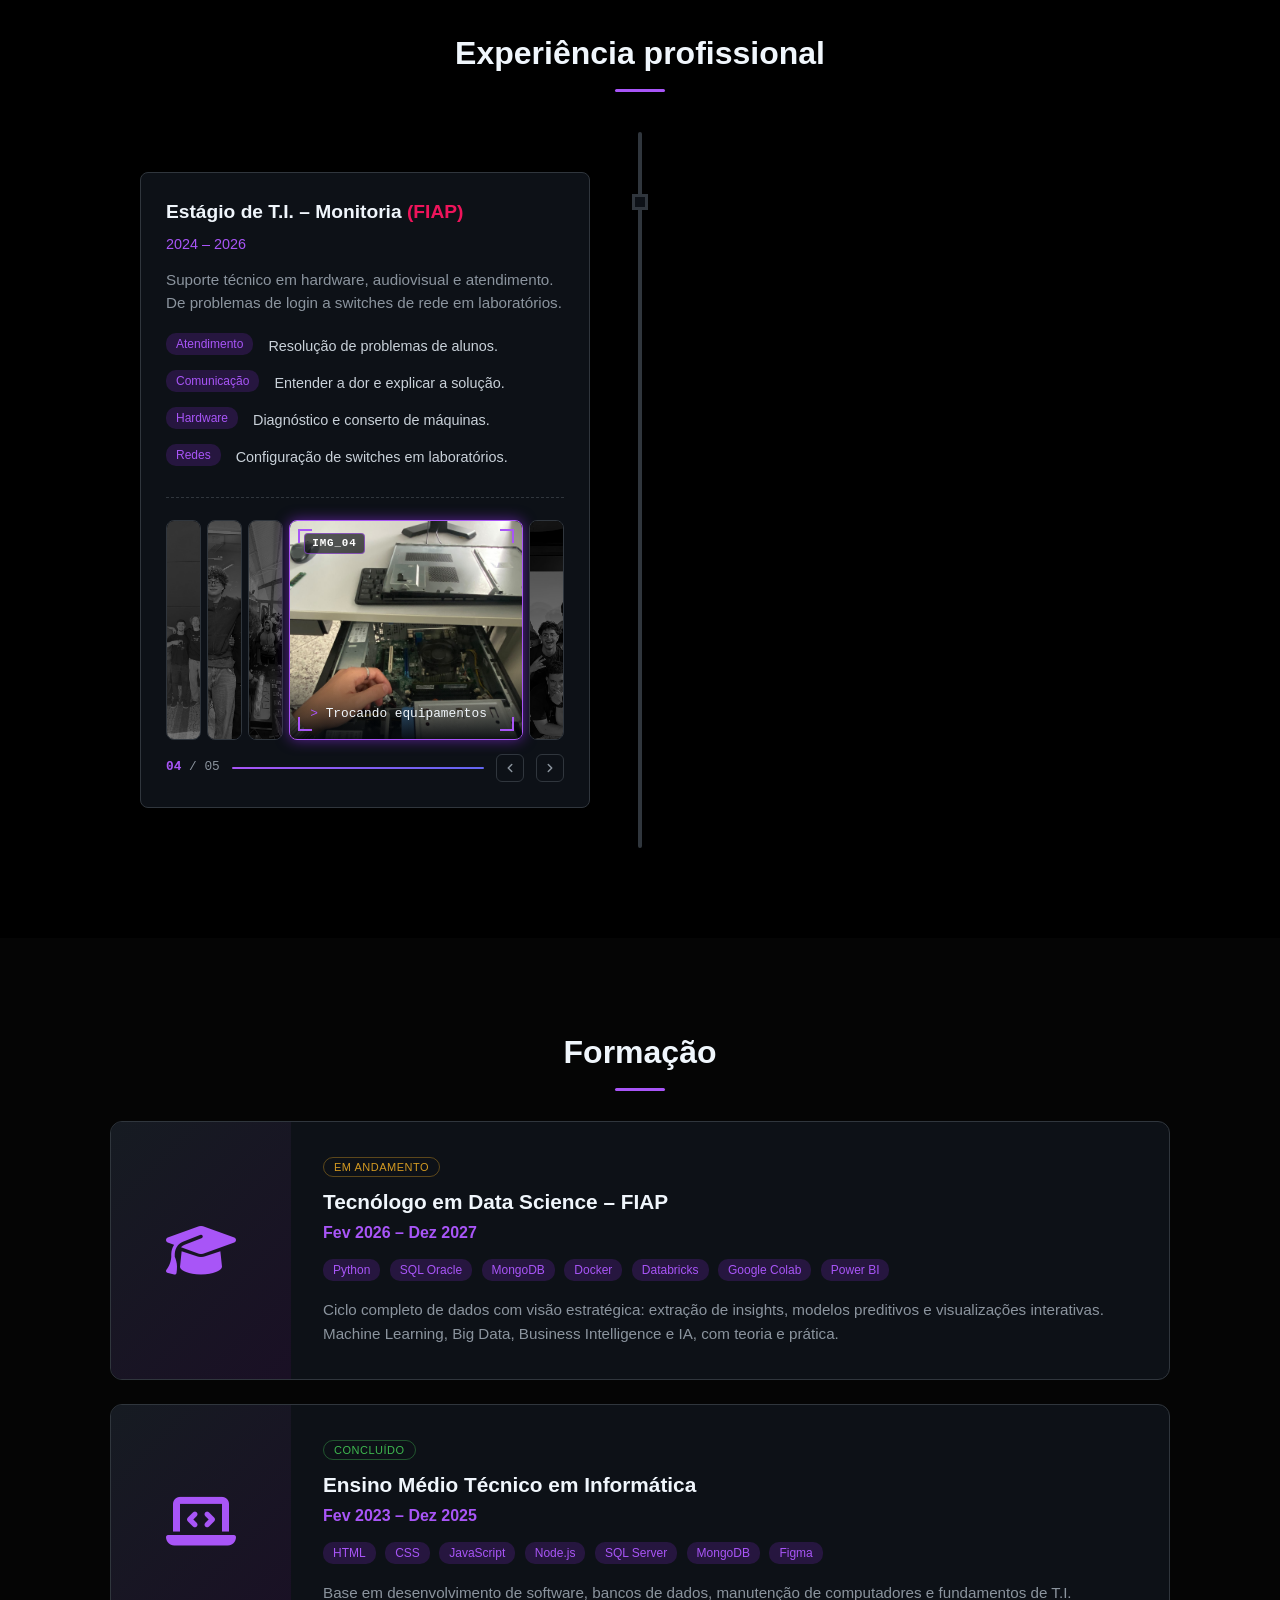
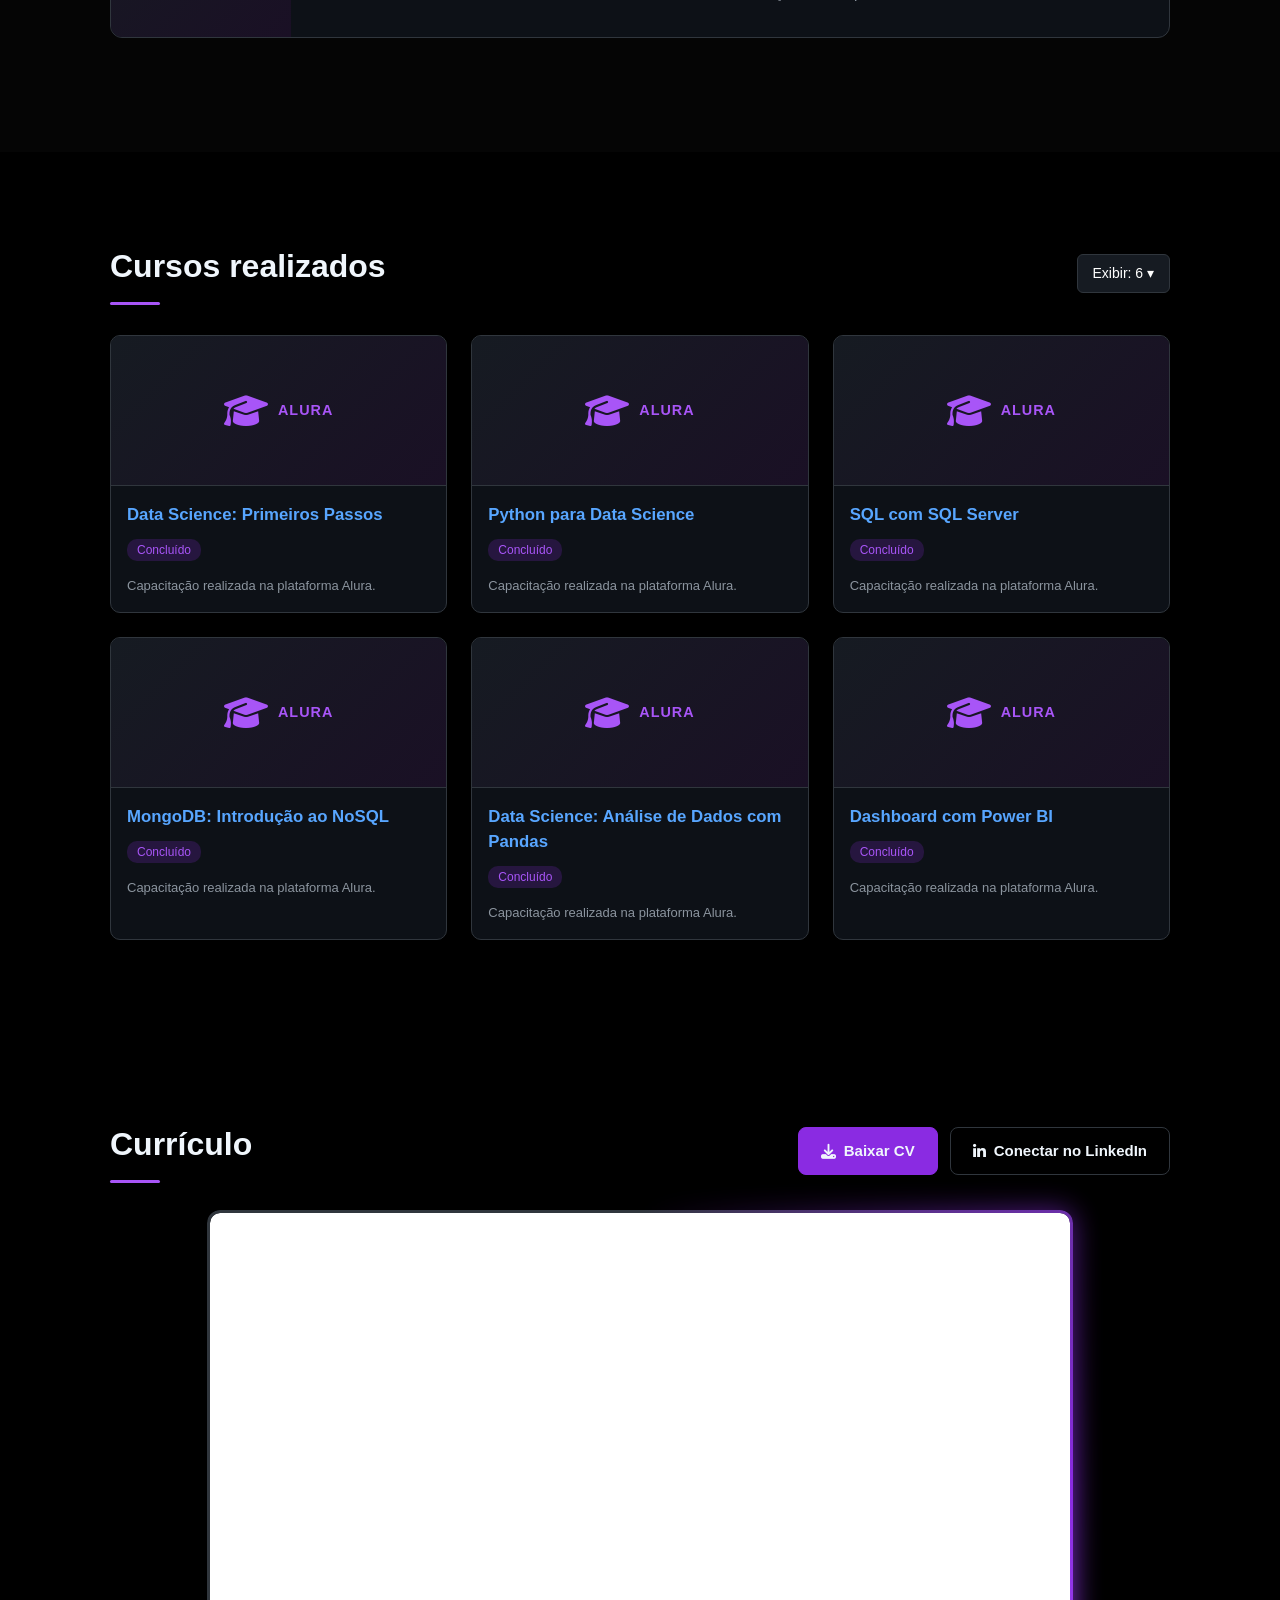
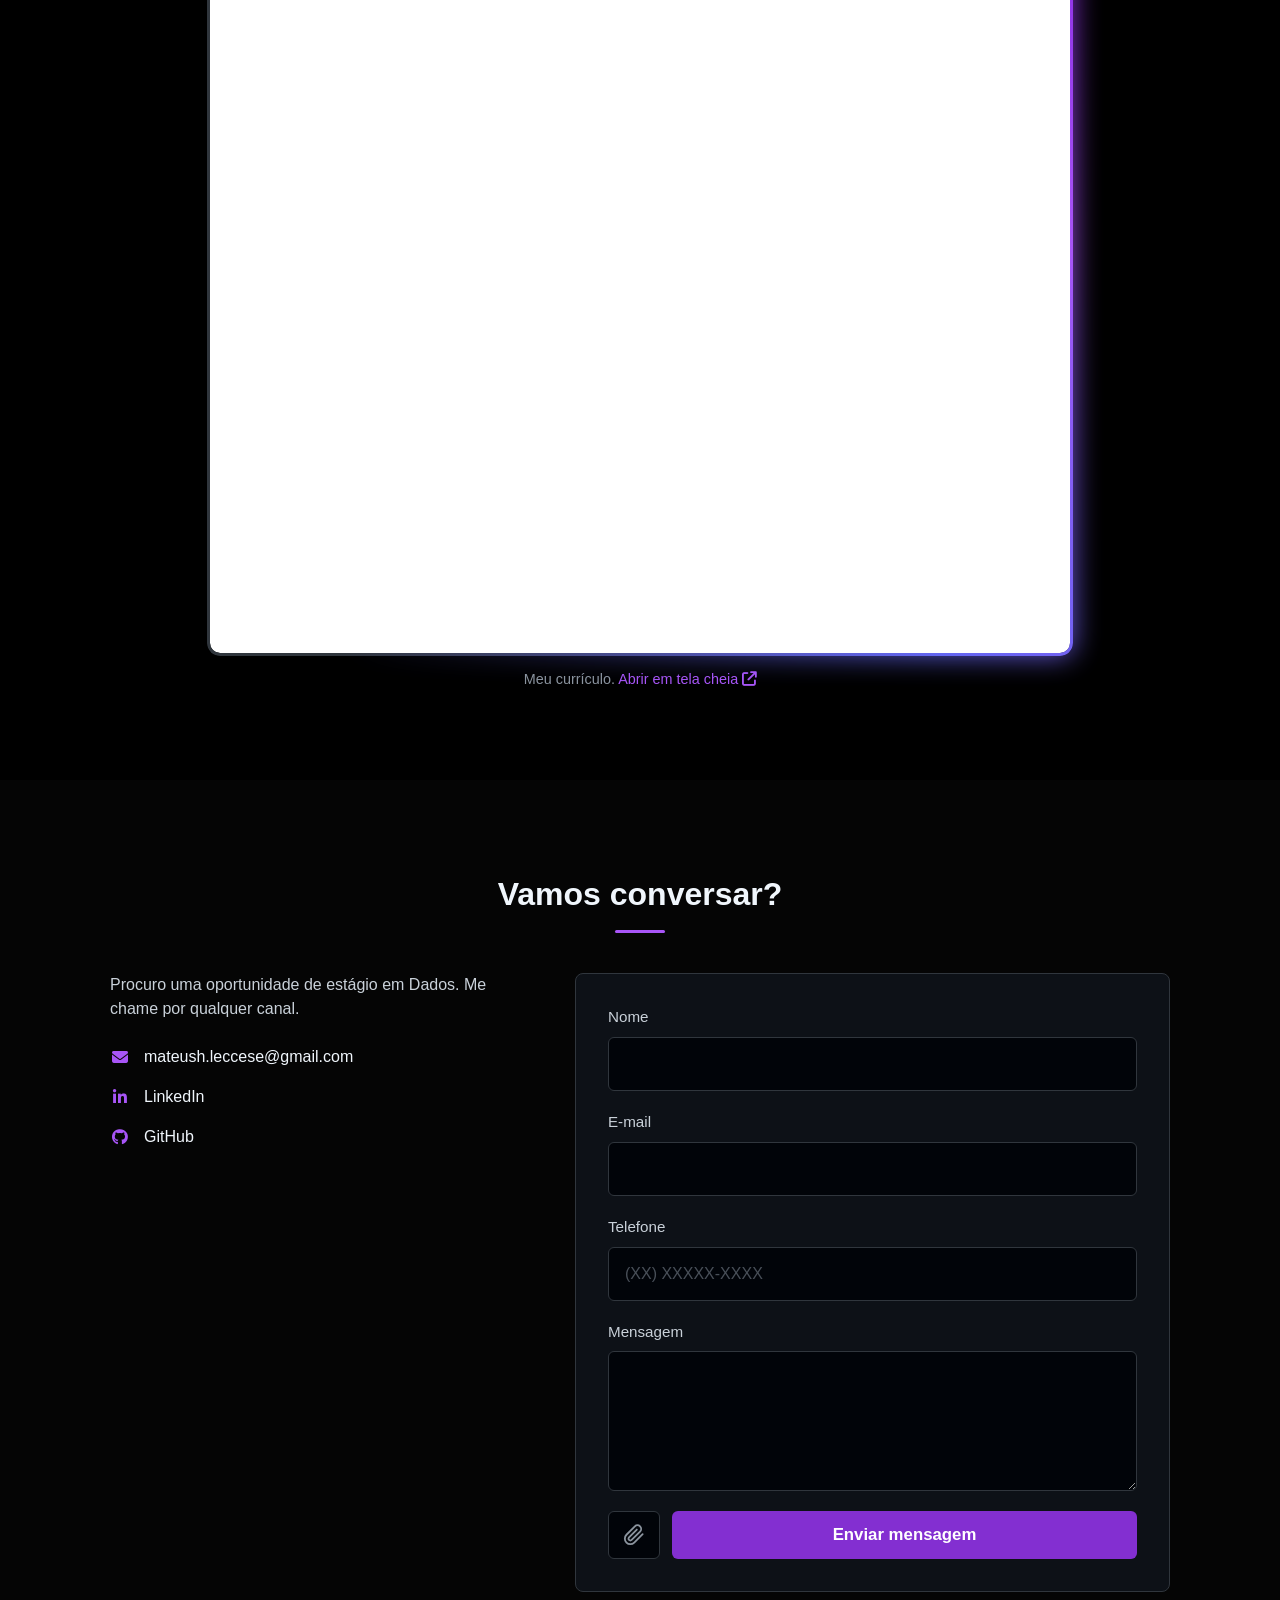
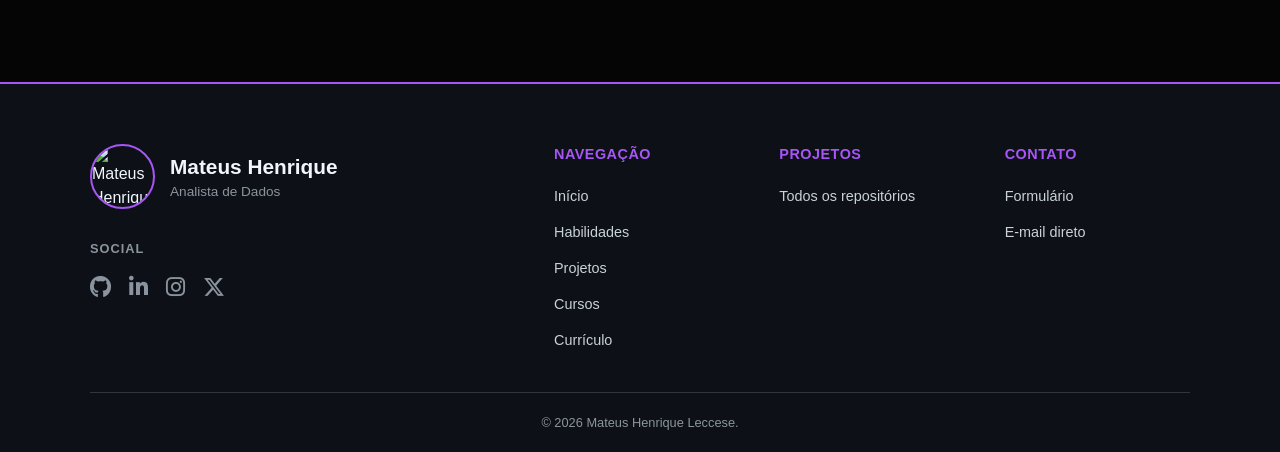
==== commit c72dd552: "update project" ====
--- a/index.html
+++ b/index.html
@@ -115,7 +115,6 @@
     <section id="projetos" class="section-padding bg-darker">
         <div class="container">
             <h2 class="section-title">Projetos</h2>
-            <p class="section-lead">Repositórios reais do meu GitHub. Filtre por linguagem ou busque por nome.</p>
 
             <div class="toolbar">
                 <input type="search" id="repo-search" placeholder="Buscar projeto..." aria-label="Buscar projeto">
@@ -367,7 +366,9 @@
     </footer>
 
     <script type="text/javascript" src="https://cdn.jsdelivr.net/npm/@emailjs/browser@4/dist/email.min.js"></script>
+    <script src="https://cdn.jsdelivr.net/npm/lenis@1/dist/lenis.min.js"></script>
     <script src="js/config.js"></script>
+    <script src="js/smoothscroll.js"></script>
     <script src="js/header.js"></script>
     <script src="js/timeline.js"></script>
     <script src="js/gallery.js"></script>
--- a/css/root.css
+++ b/css/root.css
@@ -16,6 +16,11 @@
 * { margin: 0; padding: 0; box-sizing: border-box; }
 
 html { scroll-behavior: smooth; scroll-padding-top: 90px; }
+
+/* Rolagem com inércia (Lenis): evita que o "smooth" nativo dispute com a animação do JS */
+html.lenis, html.lenis body { height: auto; }
+html.lenis.lenis-smooth { scroll-behavior: auto !important; }
+html.lenis.lenis-stopped { overflow: hidden; }
 
 body {
     background: var(--bg-color);
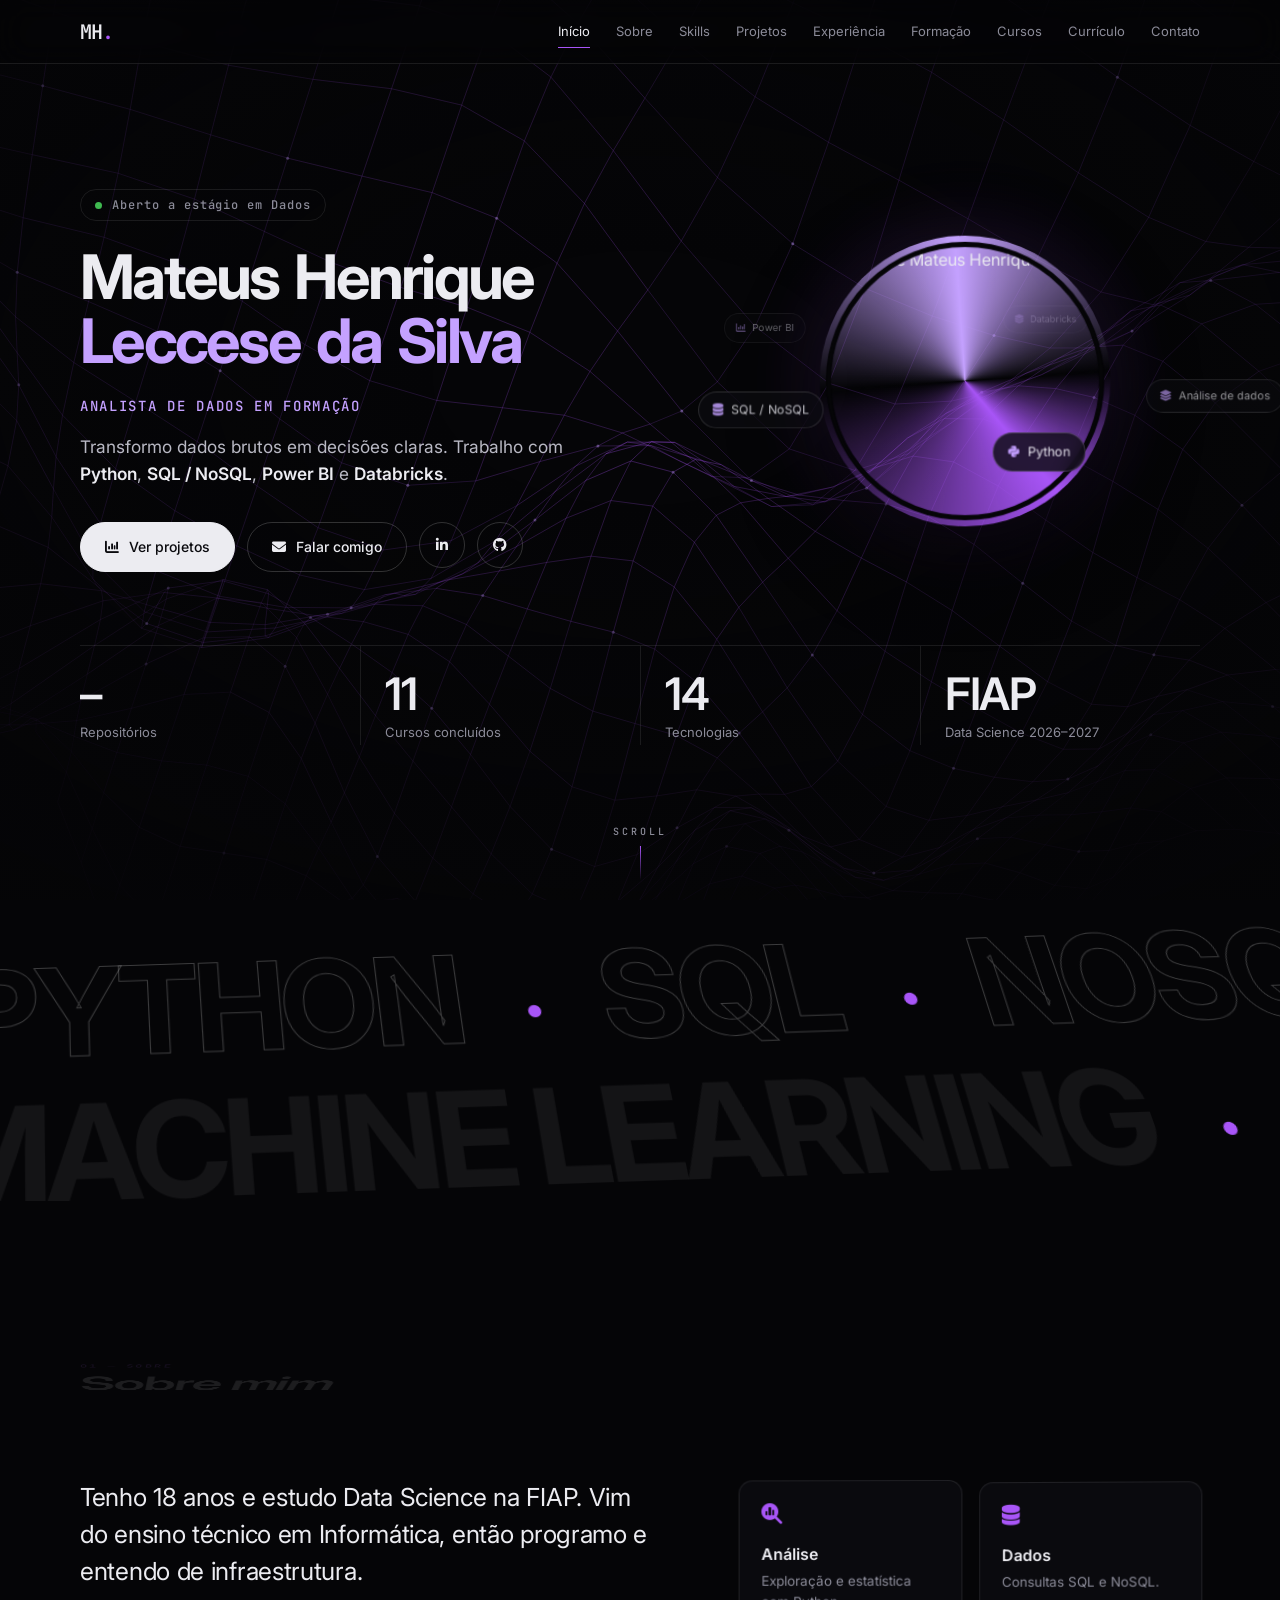
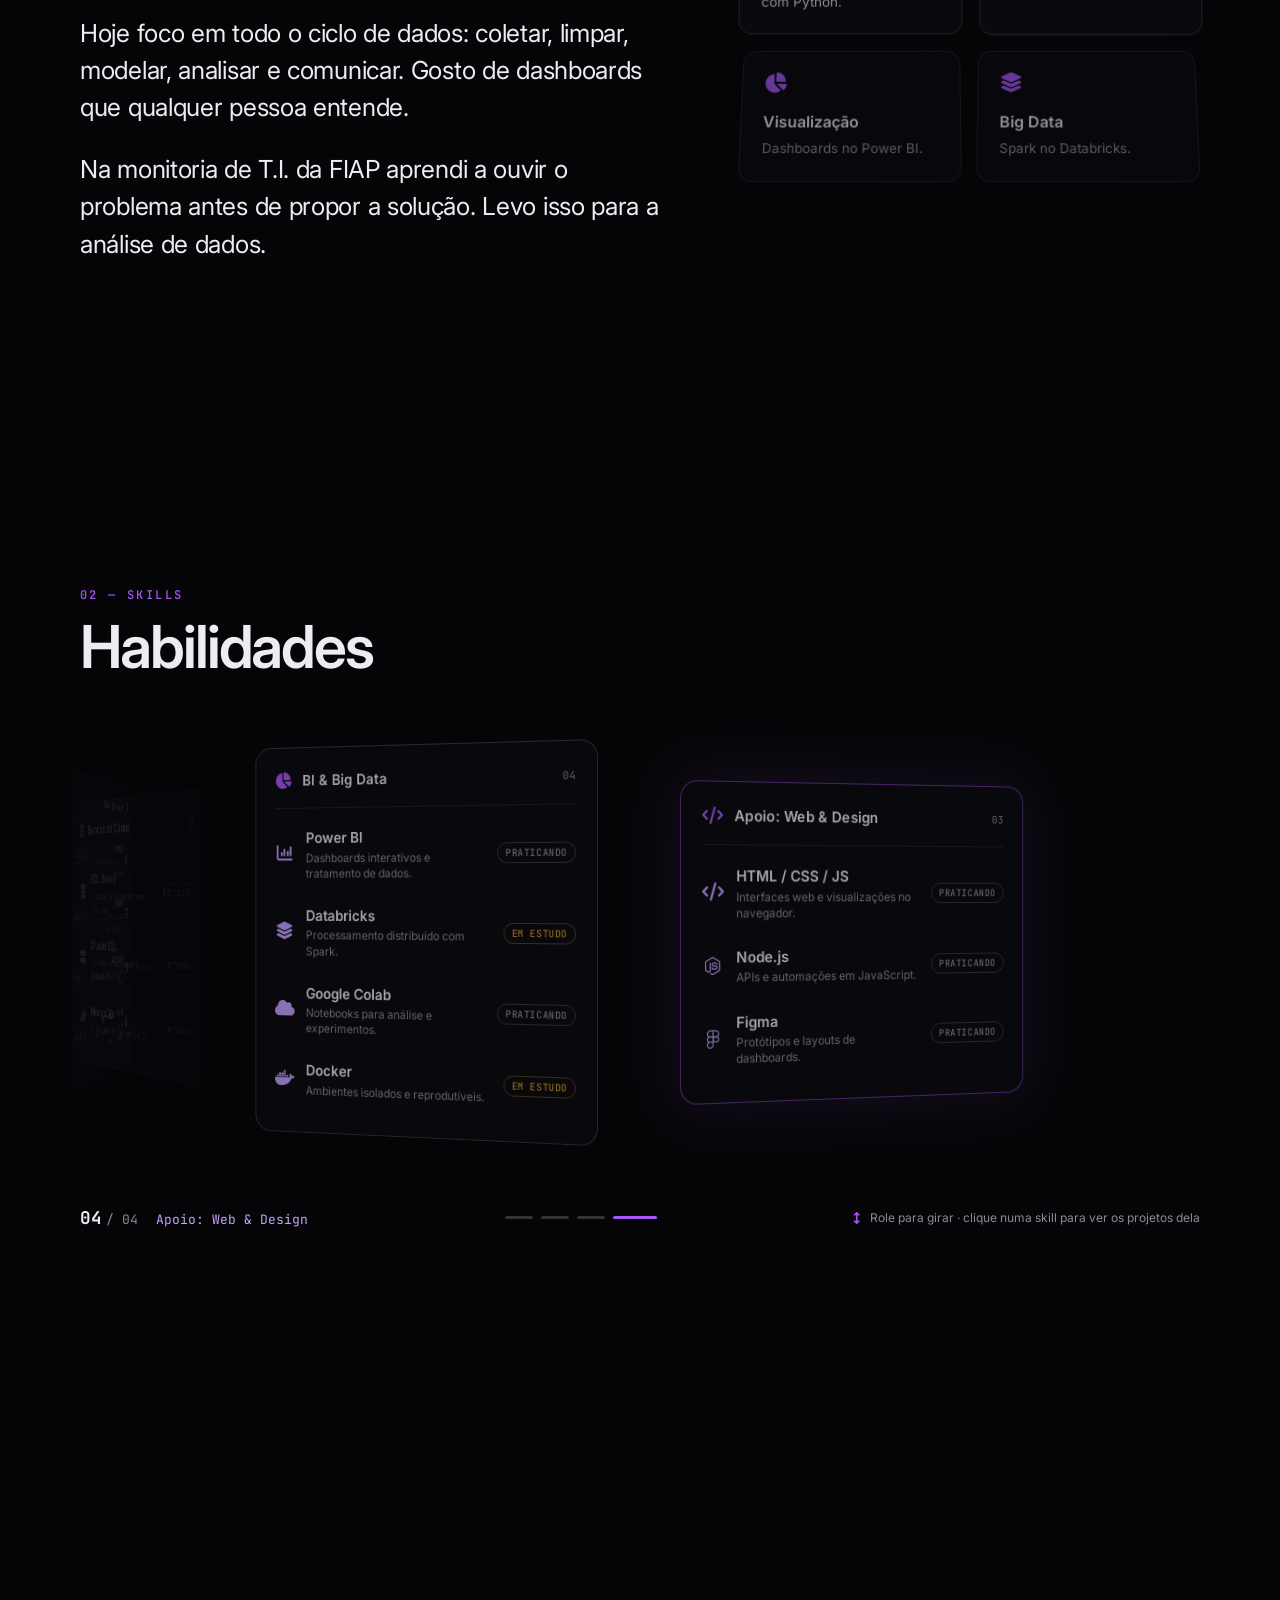
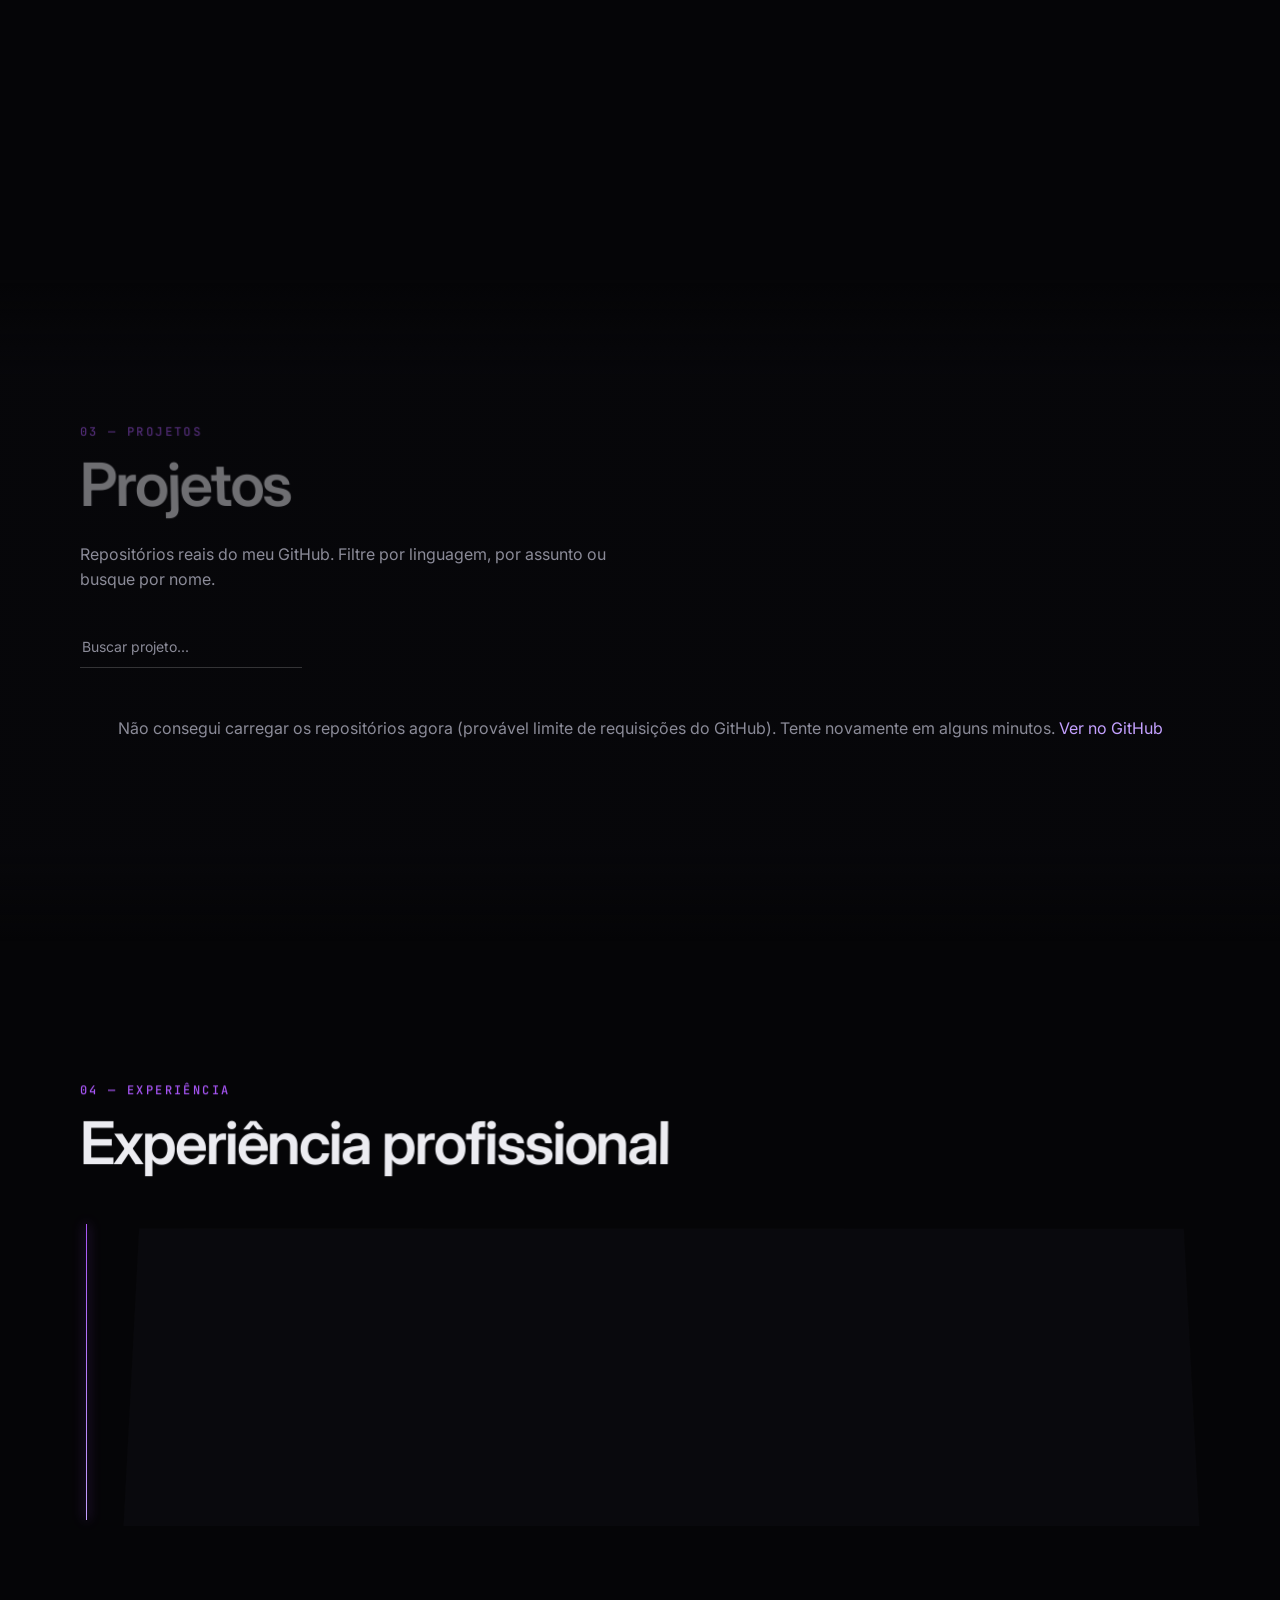
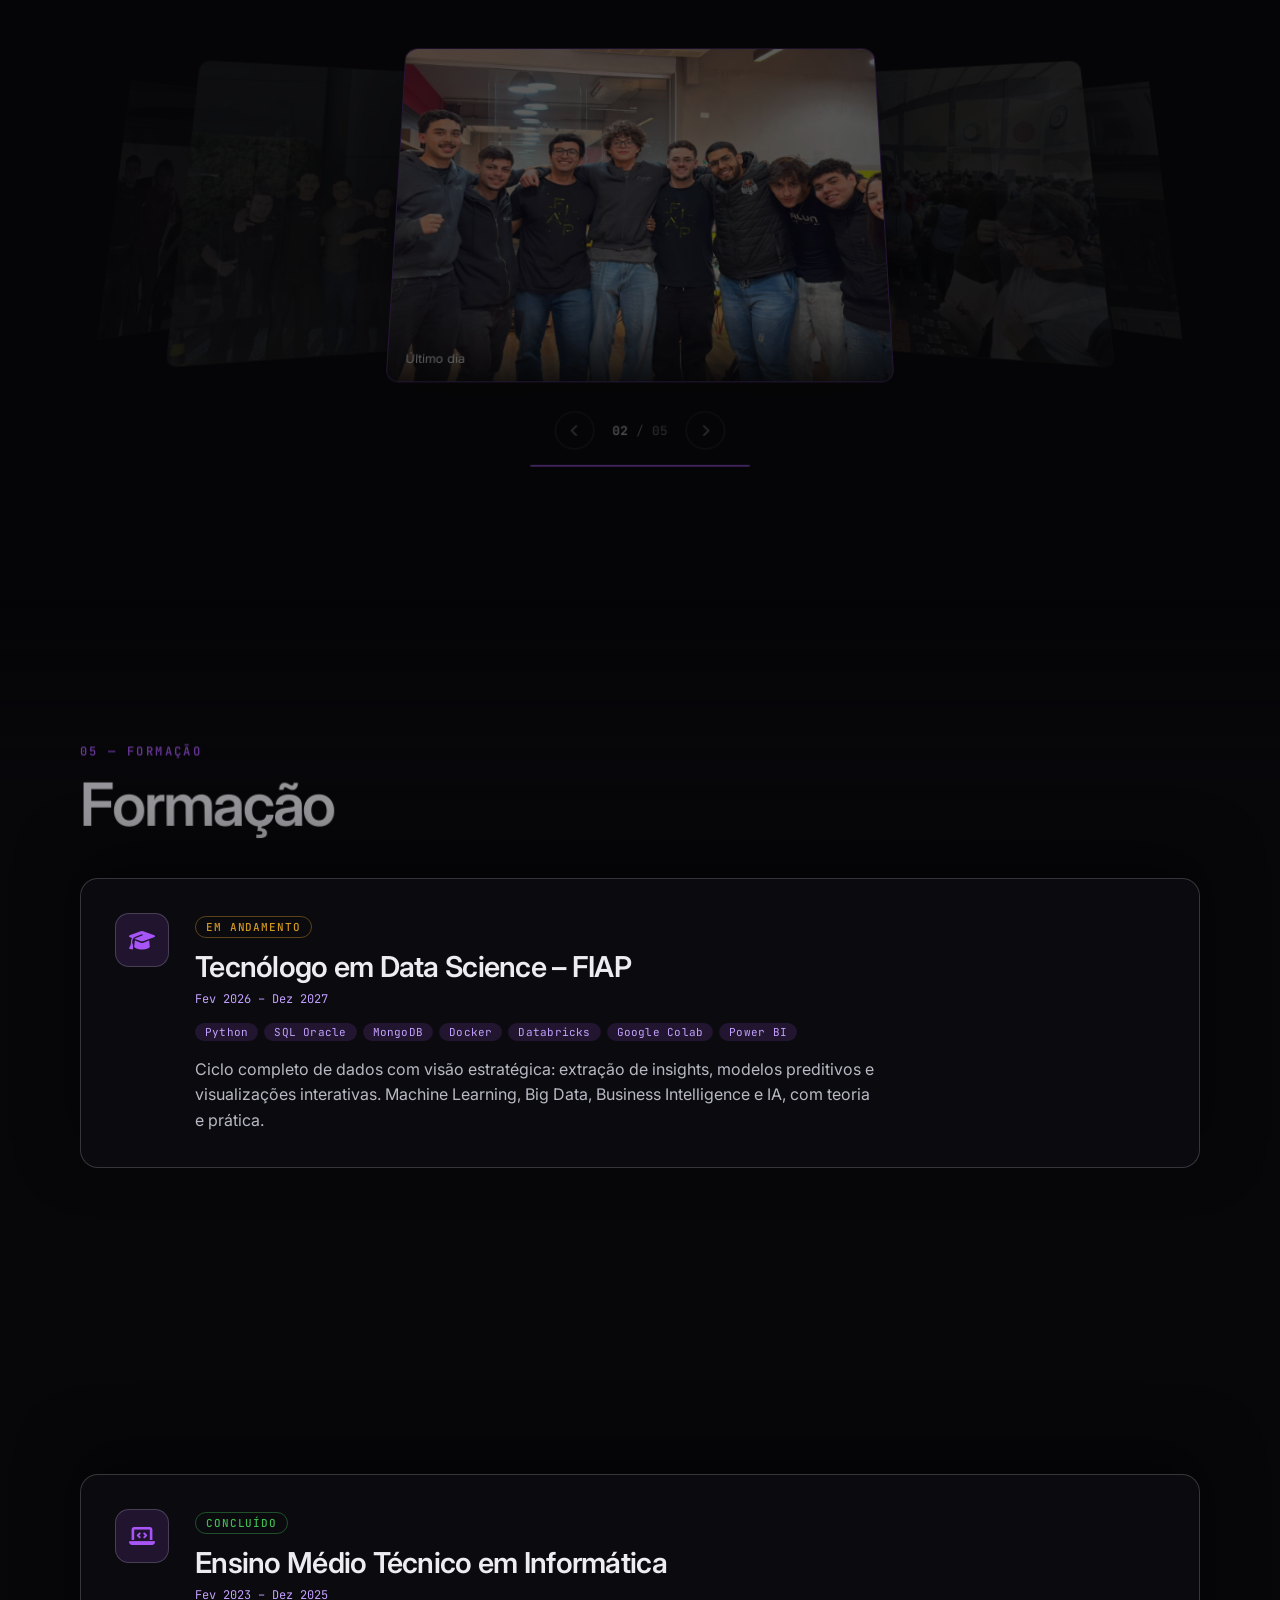
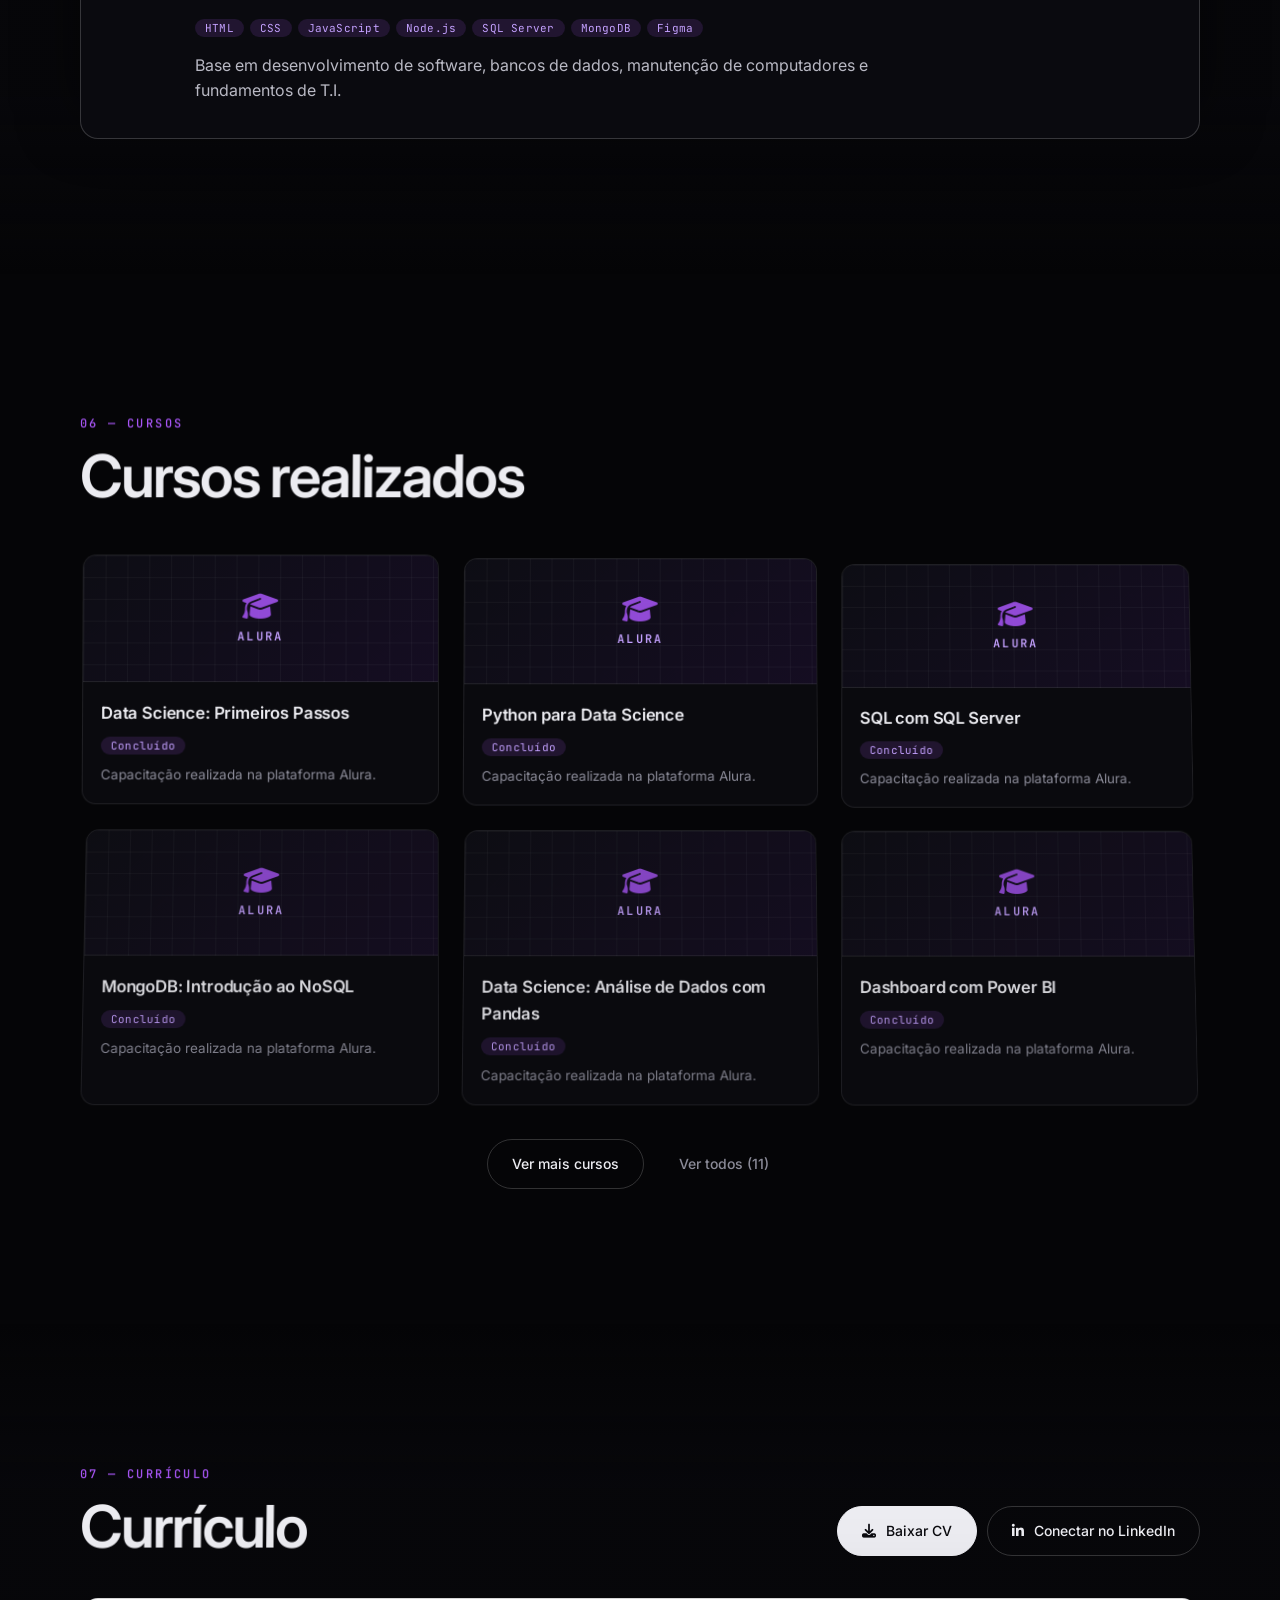
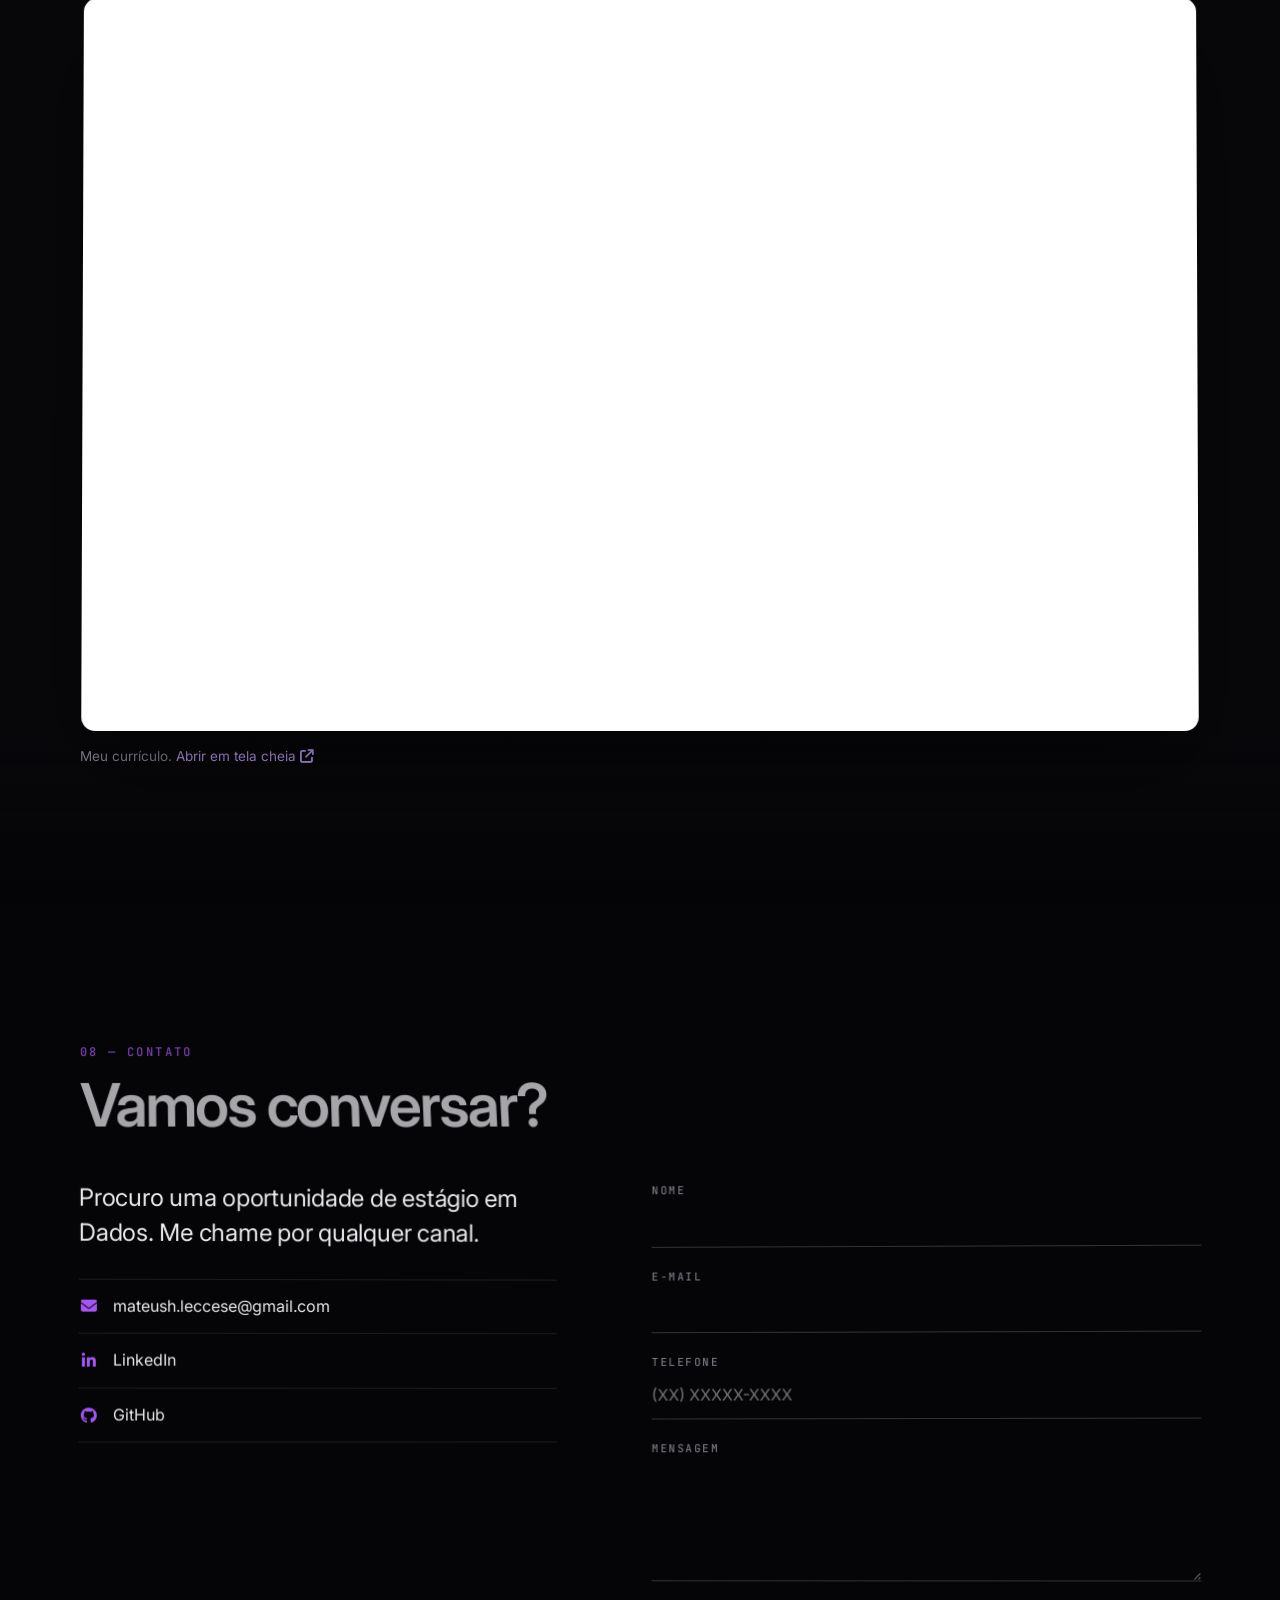
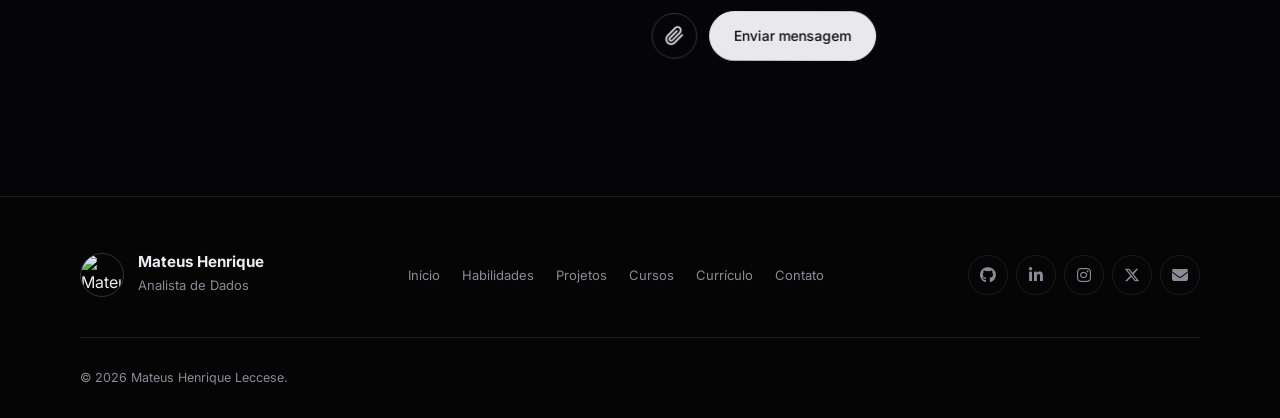
==== commit 422c31eb: "update 2.0.0" ====
--- a/index.html
+++ b/index.html
@@ -8,7 +8,11 @@
     <meta property="og:title" content="Mateus Henrique | Analista de Dados">
     <meta property="og:description" content="Transformo dados em decisões. Python, SQL, Power BI e Big Data.">
     <meta property="og:image" content="https://github.com/mateus-henriquee.png">
+    <meta name="theme-color" content="#050507">
     <link rel="icon" href="https://avatars.githubusercontent.com/u/99336388?v=4">
+    <link rel="preconnect" href="https://fonts.googleapis.com">
+    <link rel="preconnect" href="https://fonts.gstatic.com" crossorigin>
+    <link rel="stylesheet" href="https://fonts.googleapis.com/css2?family=Inter:wght@400;500;600;700&family=JetBrains+Mono:wght@400;500&display=swap">
     <link rel="stylesheet" href="https://cdnjs.cloudflare.com/ajax/libs/font-awesome/6.5.1/css/all.min.css">
     <link rel="stylesheet" href="css/root.css">
     <link rel="stylesheet" href="css/header.css">
@@ -17,10 +21,9 @@
     <link rel="stylesheet" href="css/skills.css">
     <link rel="stylesheet" href="css/projects.css">
     <link rel="stylesheet" href="css/cards.css">
-    <link rel="stylesheet" href="css/dropdown.css">
     <link rel="stylesheet" href="css/experience.css">
+    <link rel="stylesheet" href="css/lightbox.css">
     <link rel="stylesheet" href="css/education.css">
-    <link rel="stylesheet" href="css/courses.css">
     <link rel="stylesheet" href="css/resume.css">
     <link rel="stylesheet" href="css/contact.css">
     <link rel="stylesheet" href="css/toast.css">
@@ -28,7 +31,11 @@
 </head>
 <body>
 
-    <header class="main-header">
+    <!-- Fundo 3D: superfície de dados desenhada em canvas, reage ao scroll -->
+    <canvas id="bg-canvas" aria-hidden="true"></canvas>
+    <div class="vignette" aria-hidden="true"></div>
+
+    <header class="nav-bar">
         <nav class="nav">
             <a href="#inicio" class="brand">MH<span>.</span></a>
             <button class="nav-toggle" id="navToggle" aria-label="Abrir menu" aria-expanded="false">
@@ -46,221 +53,227 @@
                 <a href="#contato">Contato</a>
             </div>
         </nav>
-        <div class="progress-container"><div class="progress-bar" id="scrollBar"></div></div>
+        <div class="progress"><i id="scrollBar"></i></div>
     </header>
+
+    <main>
 
     <!-- HERO -->
     <section id="inicio" class="hero">
-        <div class="container hero-grid">
+        <div class="hero-inner container" id="hero-inner">
             <div class="hero-text">
-                <span class="hero-tag"><i class="fa-solid fa-circle"></i> Aberto a estágio em Dados</span>
-                <h1>Mateus Henrique<br><span class="gradient-text">Leccese da Silva</span></h1>
+                <span class="tag"><i class="dot"></i> Aberto a estágio em Dados</span>
+                <h1 class="hero-name" aria-label="Mateus Henrique Leccese da Silva">
+                    <span class="line" aria-hidden="true"><span class="split">Mateus Henrique</span></span>
+                    <span class="line accent" aria-hidden="true"><span class="split">Leccese da Silva</span></span>
+                </h1>
                 <p class="subtitle">Analista de Dados em formação</p>
-                <p class="hero-lead">Transformo dados brutos em decisões claras. Trabalho com <strong>Python</strong>, <strong>SQL / NoSQL</strong>, <strong>Power BI</strong> e <strong>Databricks</strong>.</p>
-                <div class="hero-actions">
-                    <a href="#projetos" class="btn btn-primary"><i class="fa-solid fa-chart-column"></i> Ver projetos</a>
-                    <a href="#contato" class="btn btn-ghost"><i class="fa-solid fa-envelope"></i> Falar comigo</a>
-                    <a href="https://www.linkedin.com/in/devmateus-henriquee" target="_blank" rel="noopener" class="btn btn-icon" aria-label="LinkedIn"><i class="fa-brands fa-linkedin-in"></i></a>
-                    <a href="https://github.com/mateus-henriquee" target="_blank" rel="noopener" class="btn btn-icon" aria-label="GitHub"><i class="fa-brands fa-github"></i></a>
-                </div>
-            </div>
-            <div class="hero-photo">
-                <div class="profile-img-container">
+                <p class="lead">Transformo dados brutos em decisões claras. Trabalho com <strong>Python</strong>, <strong>SQL / NoSQL</strong>, <strong>Power BI</strong> e <strong>Databricks</strong>.</p>
+                <div class="actions">
+                    <a href="#projetos" class="btn btn-primary" data-magnetic><i class="fa-solid fa-chart-column"></i> Ver projetos</a>
+                    <a href="#contato" class="btn" data-magnetic><i class="fa-solid fa-envelope"></i> Falar comigo</a>
+                    <a href="https://www.linkedin.com/in/devmateus-henriquee" target="_blank" rel="noopener" class="btn btn-icon" aria-label="LinkedIn" data-magnetic><i class="fa-brands fa-linkedin-in"></i></a>
+                    <a href="https://github.com/mateus-henriquee" target="_blank" rel="noopener" class="btn btn-icon" aria-label="GitHub" data-magnetic><i class="fa-brands fa-github"></i></a>
+                </div>
+            </div>
+
+            <div class="hero-photo" id="hero-photo">
+                <div class="orbit" id="orbit" aria-hidden="true">
+                    <span class="orbit-chip"><i class="fa-brands fa-python"></i> Python</span>
+                    <span class="orbit-chip"><i class="fa-solid fa-database"></i> SQL / NoSQL</span>
+                    <span class="orbit-chip"><i class="fa-solid fa-chart-column"></i> Power BI</span>
+                    <span class="orbit-chip"><i class="fa-solid fa-layer-group"></i> Databricks</span>
+                    <span class="orbit-chip"><i class="fa-solid fa-layer-group"></i>Análise de dados</span>
+                </div>
+                <div class="photo-frame" id="photo-frame">
                     <img src="https://github.com/mateus-henriquee.png" alt="Foto de Mateus Henrique">
                 </div>
-                <div class="float-chip chip-1"><i class="fa-brands fa-python"></i> Python</div>
-                <div class="float-chip chip-2"><i class="fa-solid fa-database"></i> SQL / NoSQL</div>
-                <div class="float-chip chip-3"><i class="fa-solid fa-chart-column"></i> Power BI</div>
-            </div>
-        </div>
-        <div class="container">
-            <div class="stats">
+            </div>
+        </div>
+
+        <div class="container">
+            <div class="stats" data-r3d="up">
                 <div class="stat"><strong id="stat-repos">–</strong><span>Repositórios</span></div>
                 <div class="stat"><strong id="stat-cursos">–</strong><span>Cursos concluídos</span></div>
                 <div class="stat"><strong id="stat-techs">–</strong><span>Tecnologias</span></div>
-                <div class="stat"><strong>FIAP</strong><span>Data Science 2026–2027</span></div>
-            </div>
-        </div>
-    </section>
+                <div class="stat"><strong class="static">FIAP</strong><span>Data Science 2026–2027</span></div>
+            </div>
+        </div>
+        <a href="#sobre" class="scroll-hint" aria-label="Rolar para baixo"><span>scroll</span><i></i></a>
+    </section>
+
+    <!-- FAIXA 3D -->
+    <div class="marquee" id="marquee" aria-hidden="true">
+        <div class="marquee-tilt">
+            <div class="marquee-row" data-dir="-1"></div>
+            <div class="marquee-row fill" data-dir="1"></div>
+        </div>
+    </div>
 
     <!-- SOBRE -->
-    <section id="sobre" class="section-padding bg-darker">
-        <div class="container">
-            <h2 class="section-title">Sobre mim</h2>
-            <div class="about-grid reveal">
-                <div class="about-text">
+    <section id="sobre" class="section">
+        <div class="container">
+            <div class="head" data-r3d="flip"><span class="eyebrow">01 — Sobre</span><h2 class="title">Sobre mim</h2></div>
+            <div class="about-grid">
+                <div class="about-text" id="about-text">
                     <p>Tenho 18 anos e estudo Data Science na FIAP. Vim do ensino técnico em Informática, então programo e entendo de infraestrutura.</p>
                     <p>Hoje foco em todo o ciclo de dados: coletar, limpar, modelar, analisar e comunicar. Gosto de dashboards que qualquer pessoa entende.</p>
                     <p>Na monitoria de T.I. da FIAP aprendi a ouvir o problema antes de propor a solução. Levo isso para a análise de dados.</p>
                 </div>
                 <div class="about-cards">
-                    <div class="mini-card"><i class="fa-solid fa-magnifying-glass-chart"></i><h3>Análise</h3><p>Exploração e estatística com Python.</p></div>
-                    <div class="mini-card"><i class="fa-solid fa-database"></i><h3>Dados</h3><p>Consultas SQL e NoSQL.</p></div>
-                    <div class="mini-card"><i class="fa-solid fa-chart-pie"></i><h3>Visualização</h3><p>Dashboards no Power BI.</p></div>
-                    <div class="mini-card"><i class="fa-solid fa-layer-group"></i><h3>Big Data</h3><p>Spark no Databricks.</p></div>
-                </div>
-            </div>
-        </div>
-    </section>
-
-    <!-- SKILLS -->
-    <section id="skills" class="section-padding">
-        <div class="container">
-            <h2 class="section-title">Habilidades</h2>
-            <div id="skills-container"></div>
+                    <div data-r3d="right" data-delay="0"><div class="mini" data-tilt><i class="fa-solid fa-magnifying-glass-chart"></i><h3>Análise</h3><p>Exploração e estatística com Python.</p></div></div>
+                    <div data-r3d="right" data-delay="1"><div class="mini" data-tilt><i class="fa-solid fa-database"></i><h3>Dados</h3><p>Consultas SQL e NoSQL.</p></div></div>
+                    <div data-r3d="right" data-delay="2"><div class="mini" data-tilt><i class="fa-solid fa-chart-pie"></i><h3>Visualização</h3><p>Dashboards no Power BI.</p></div></div>
+                    <div data-r3d="right" data-delay="3"><div class="mini" data-tilt><i class="fa-solid fa-layer-group"></i><h3>Big Data</h3><p>Spark no Databricks.</p></div></div>
+                </div>
+            </div>
+        </div>
+    </section>
+
+    <!-- SKILLS: palco fixo, anel 3D gira com o scroll -->
+    <section id="skills" class="skills-pin">
+        <div class="pin-sticky">
+            <div class="container">
+                <div class="head"><span class="eyebrow">02 — Skills</span><h2 class="title">Habilidades</h2></div>
+            </div>
+            <div class="ring-stage">
+                <div class="ring" id="skill-ring"></div>
+            </div>
+            <div class="ring-meta container">
+                <div class="ring-title"><b id="ring-index">01</b><span>/ 04</span> <em id="ring-title"></em></div>
+                <div class="ring-dots" id="ring-dots"></div>
+                <p class="ring-hint"><i class="fa-solid fa-arrows-up-down"></i> Role para girar · clique numa skill para ver os projetos dela</p>
+            </div>
         </div>
     </section>
 
     <!-- PROJETOS -->
-    <section id="projetos" class="section-padding bg-darker">
-        <div class="container">
-            <h2 class="section-title">Projetos</h2>
+    <section id="projetos" class="section band">
+        <div class="container">
+            <div class="head" data-r3d="flip"><span class="eyebrow">03 — Projetos</span><h2 class="title">Projetos</h2></div>
+            <p class="lead-muted">Repositórios reais do meu GitHub. Filtre por linguagem, por assunto ou busque por nome.</p>
 
             <div class="toolbar">
                 <input type="search" id="repo-search" placeholder="Buscar projeto..." aria-label="Buscar projeto">
                 <div class="chips" id="repo-filters"></div>
-                <div class="dropdown">
-                    <button class="dropdown-button" id="dropdown-btn">Exibir: 6 ▾</button>
-                    <div class="dropdown-content" id="dropdown-menu">
-                        <button data-value="6">6 Projetos</button>
-                        <button data-value="12">12 Projetos</button>
-                        <button data-value="all">Todos</button>
-                    </div>
-                </div>
             </div>
             <div class="chips topics-row" id="repo-topics" hidden></div>
-            <div id="repos-container" class="repos-grid">
+
+            <div id="repos-container" class="grid">
                 <p class="loading">Buscando repositórios...</p>
             </div>
-            <div class="repos-more">
-                <button type="button" id="repos-load-more" class="btn btn-ghost" hidden>Ver mais projetos</button>
+            <div class="more-row">
+                <button type="button" id="repos-load-more" class="btn" hidden>Ver mais projetos</button>
+                <button type="button" id="repos-load-all" class="btn btn-quiet" hidden>Ver todos</button>
             </div>
         </div>
     </section>
 
     <!-- EXPERIÊNCIA -->
-    <section id="experiencia" class="section-padding">
-        <div class="container">
-            <h2 class="section-title">Experiência profissional</h2>
-            <div class="timeline-wrapper">
-                <div class="timeline-progress-line"></div>
-
-                <div class="timeline-item">
-                    <div class="timeline-dot"></div>
-                    <div class="timeline-content">
-                        <h3 class="job-title">Estágio de T.I. – Monitoria <a href="https://www.fiap.com.br" target="_blank" rel="noopener" class="link-accent">(FIAP)</a></h3>
+    <section id="experiencia" class="section">
+        <div class="container">
+            <div class="head" data-r3d="flip"><span class="eyebrow">04 — Experiência</span><h2 class="title">Experiência profissional</h2></div>
+
+            <div class="timeline" id="timeline">
+                <div class="t-line"><i id="t-fill"></i></div>
+                <div class="t-item" data-r3d="left">
+                    <span class="t-dot"></span>
+                    <div class="t-card">
+                        <h3 class="job-title">Estágio de T.I. – Monitoria <a href="https://www.fiap.com.br" target="_blank" rel="noopener" class="link">(FIAP)</a></h3>
                         <span class="job-date">2024 – 2026</span>
-                        <p class="job-description">Suporte técnico em hardware, audiovisual e atendimento. De problemas de login a switches de rede em laboratórios.</p>
+                        <p class="job-desc">Suporte técnico em hardware, audiovisual e atendimento. De problemas de login a switches de rede em laboratórios.</p>
                         <ul class="job-topics">
-                            <li><span class="topic-badge">Atendimento</span> Resolução de problemas de alunos.</li>
-                            <li><span class="topic-badge">Comunicação</span> Entender a dor e explicar a solução.</li>
-                            <li><span class="topic-badge">Hardware</span> Diagnóstico e conserto de máquinas.</li>
-                            <li><span class="topic-badge">Redes</span> Configuração de switches em laboratórios.</li>
+                            <li><span class="badge">Atendimento</span> Resolução de problemas de alunos.</li>
+                            <li><span class="badge">Comunicação</span> Entender a dor e explicar a solução.</li>
+                            <li><span class="badge">Hardware</span> Diagnóstico e conserto de máquinas.</li>
+                            <li><span class="badge">Redes</span> Configuração de switches em laboratórios.</li>
                         </ul>
-
-                        <!-- Fotos desta experiência (ficam dentro do card, abaixo do texto).
-                             Coloque as imagens em img/experiencies/fiap/. Cada <figure> é uma foto.
-                             Sem fotos válidas, este bloco some sozinho. -->
-                        <div class="timeline-media" data-gallery aria-label="Fotos da experiência na FIAP">
-                            <figure><img src="img/experiencies/fiap/img1.jpeg" alt="Time da monitoria da FIAP Lins reunido"><figcaption>Time monitoria FIAP Lins</figcaption></figure>
-                            <figure><img src="img/experiencies/fiap/img2.jpeg" alt="Último dia na monitoria"><figcaption>Último dia</figcaption></figure>
-                            <figure><img src="img/experiencies/fiap/img3.jpeg" alt="Apresentação de evento escolar em Santos"><figcaption>Evento escolar em Santos</figcaption></figure>
-                            <figure><img src="img/experiencies/fiap/img4.jpeg" alt="Troca de equipamentos em laboratório"><figcaption>Trocando equipamentos</figcaption></figure>
-                            <figure><img src="img/experiencies/fiap/img5.jpeg" alt="Time da monitoria da FIAP Paulista"><figcaption>Time monitoria FIAP Paulista</figcaption></figure>
+                    </div>
+                </div>
+            </div>
+
+            <!-- Fotos (img/experiencies/fiap/). Cada <figure> é uma foto. Sem fotos válidas, o bloco some sozinho. -->
+            <div class="cf" data-gallery aria-label="Fotos da experiência na FIAP" data-r3d="up">
+                <figure><img src="img/experiencies/fiap/img1.jpeg" alt="Time da monitoria da FIAP Lins reunido"><figcaption>Time monitoria FIAP Lins</figcaption></figure>
+                <figure><img src="img/experiencies/fiap/img2.jpeg" alt="Último dia na monitoria"><figcaption>Último dia</figcaption></figure>
+                <figure><img src="img/experiencies/fiap/img3.jpeg" alt="Apresentação de evento escolar em Santos"><figcaption>Evento escolar em Santos</figcaption></figure>
+                <figure><img src="img/experiencies/fiap/img4.jpeg" alt="Troca de equipamentos em laboratório"><figcaption>Trocando equipamentos</figcaption></figure>
+                <figure><img src="img/experiencies/fiap/img5.jpeg" alt="Time da monitoria da FIAP Paulista"><figcaption>Time monitoria FIAP Paulista</figcaption></figure>
+            </div>
+        </div>
+    </section>
+
+    <!-- FORMAÇÃO: cards empilham em 3D -->
+    <section id="formacoes" class="section band">
+        <div class="container">
+            <div class="head" data-r3d="flip"><span class="eyebrow">05 — Formação</span><h2 class="title">Formação</h2></div>
+
+            <div class="edu-stack" id="edu-stack">
+                <article class="edu-card">
+                    <div class="edu-icon"><i class="fa-solid fa-graduation-cap"></i></div>
+                    <div class="edu-info">
+                        <span class="status">Em andamento</span>
+                        <h3>Tecnólogo em Data Science – FIAP</h3>
+                        <p class="edu-date">Fev 2026 – Dez 2027</p>
+                        <div class="badges">
+                            <span class="badge">Python</span><span class="badge">SQL Oracle</span><span class="badge">MongoDB</span><span class="badge">Docker</span><span class="badge">Databricks</span><span class="badge">Google Colab</span><span class="badge">Power BI</span>
                         </div>
-                    </div>
-                </div>
-            </div>
-        </div>
-    </section>
-
-    <!-- FORMAÇÕES -->
-    <section id="formacoes" class="section-padding bg-darker">
-        <div class="container">
-            <h2 class="section-title">Formação</h2>
-
-            <div class="education-card reveal">
-                <div class="edu-icon"><i class="fa-solid fa-graduation-cap"></i></div>
-                <div class="edu-info">
-                    <span class="status-badge">Em andamento</span>
-                    <h3>Tecnólogo em Data Science – FIAP</h3>
-                    <p class="edu-date">Fev 2026 – Dez 2027</p>
-                    <div class="repo-topics">
-                        <span class="topic-badge">Python</span>
-                        <span class="topic-badge">SQL Oracle</span>
-                        <span class="topic-badge">MongoDB</span>
-                        <span class="topic-badge">Docker</span>
-                        <span class="topic-badge">Databricks</span>
-                        <span class="topic-badge">Google Colab</span>
-                        <span class="topic-badge">Power BI</span>
-                    </div>
-                    <p class="edu-desc">Ciclo completo de dados com visão estratégica: extração de insights, modelos preditivos e visualizações interativas. Machine Learning, Big Data, Business Intelligence e IA, com teoria e prática.</p>
-                </div>
-            </div>
-
-            <div class="education-card reveal">
-                <div class="edu-icon"><i class="fa-solid fa-laptop-code"></i></div>
-                <div class="edu-info">
-                    <span class="status-badge done">Concluído</span>
-                    <h3>Ensino Médio Técnico em Informática</h3>
-                    <p class="edu-date">Fev 2023 – Dez 2025</p>
-                    <div class="repo-topics">
-                        <span class="topic-badge">HTML</span>
-                        <span class="topic-badge">CSS</span>
-                        <span class="topic-badge">JavaScript</span>
-                        <span class="topic-badge">Node.js</span>
-                        <span class="topic-badge">SQL Server</span>
-                        <span class="topic-badge">MongoDB</span>
-                        <span class="topic-badge">Figma</span>
-                    </div>
-                    <p class="edu-desc">Base em desenvolvimento de software, bancos de dados, manutenção de computadores e fundamentos de T.I.</p>
-                </div>
+                        <p class="edu-desc">Ciclo completo de dados com visão estratégica: extração de insights, modelos preditivos e visualizações interativas. Machine Learning, Big Data, Business Intelligence e IA, com teoria e prática.</p>
+                    </div>
+                </article>
+
+                <article class="edu-card">
+                    <div class="edu-icon"><i class="fa-solid fa-laptop-code"></i></div>
+                    <div class="edu-info">
+                        <span class="status done">Concluído</span>
+                        <h3>Ensino Médio Técnico em Informática</h3>
+                        <p class="edu-date">Fev 2023 – Dez 2025</p>
+                        <div class="badges">
+                            <span class="badge">HTML</span><span class="badge">CSS</span><span class="badge">JavaScript</span><span class="badge">Node.js</span><span class="badge">SQL Server</span><span class="badge">MongoDB</span><span class="badge">Figma</span>
+                        </div>
+                        <p class="edu-desc">Base em desenvolvimento de software, bancos de dados, manutenção de computadores e fundamentos de T.I.</p>
+                    </div>
+                </article>
             </div>
         </div>
     </section>
 
     <!-- CURSOS -->
-    <section id="cursos" class="section-padding">
-        <div class="container">
-            <header class="portfolio-header">
-                <h2 class="section-title" style="margin:0">Cursos realizados</h2>
-                <div class="dropdown">
-                    <button class="dropdown-button" id="dropdown-btn-cursos">Exibir: 6 ▾</button>
-                    <div class="dropdown-content" id="dropdown-menu-cursos">
-                        <button data-value="6">6 Cursos</button>
-                        <button data-value="10">10 Cursos</button>
-                        <button data-value="all">Todos</button>
-                    </div>
-                </div>
-            </header>
-            <div id="alura-container" class="repos-grid"></div>
+    <section id="cursos" class="section">
+        <div class="container">
+            <div class="head" data-r3d="flip"><span class="eyebrow">06 — Cursos</span><h2 class="title">Cursos realizados</h2></div>
+            <div id="alura-container" class="grid"></div>
+            <div class="more-row">
+                <button type="button" id="cursos-load-more" class="btn" hidden>Ver mais cursos</button>
+                <button type="button" id="cursos-load-all" class="btn btn-quiet" hidden>Ver todos</button>
+            </div>
         </div>
     </section>
 
     <!-- CURRÍCULO (Google Docs: qualquer alteração no documento aparece aqui) -->
-    <section id="curriculo" class="section-padding">
-        <div class="container">
-            <header class="portfolio-header">
-                <h2 class="section-title" style="margin:0">Currículo</h2>
+    <section id="curriculo" class="section band">
+        <div class="container">
+            <div class="head-row">
+                <div class="head" data-r3d="flip"><span class="eyebrow">07 — Currículo</span><h2 class="title">Currículo</h2></div>
                 <div class="resume-actions">
                     <a id="resume-download" class="btn btn-primary" href="#" target="_blank" rel="noopener"><i class="fa-solid fa-download"></i> Baixar CV</a>
-                    <a class="btn btn-ghost" href="https://www.linkedin.com/in/devmateus-henriquee" target="_blank" rel="noopener"><i class="fa-brands fa-linkedin-in"></i> Conectar no LinkedIn</a>
-                </div>
-            </header>
-            <div class="resume-frame" id="resume-frame">
+                    <a class="btn" href="https://www.linkedin.com/in/devmateus-henriquee" target="_blank" rel="noopener"><i class="fa-brands fa-linkedin-in"></i> Conectar no LinkedIn</a>
+                </div>
+            </div>
+            <div class="resume-frame" id="resume-frame" data-r3d="up">
                 <div class="resume-loading"><i class="fa-solid fa-file-lines"></i> Carregando currículo...</div>
                 <iframe id="resume-embed" title="Currículo de Mateus Henrique Leccese da Silva" loading="lazy" referrerpolicy="no-referrer"></iframe>
             </div>
-            <p class="resume-note">Meu currículo. <a id="resume-open" href="#" target="_blank" rel="noopener">Abrir em tela cheia <i class="fa-solid fa-arrow-up-right-from-square"></i></a></p>
+            <p class="resume-note">Meu currículo. <a id="resume-open" class="link" href="#" target="_blank" rel="noopener">Abrir em tela cheia <i class="fa-solid fa-arrow-up-right-from-square"></i></a></p>
         </div>
     </section>
 
     <!-- CONTATO -->
-    <section id="contato" class="section-padding bg-darker">
-        <div class="container">
-            <h2 class="section-title">Vamos conversar?</h2>
+    <section id="contato" class="section">
+        <div class="container">
+            <div class="head" data-r3d="flip"><span class="eyebrow">08 — Contato</span><h2 class="title">Vamos conversar?</h2></div>
             <div class="contact-grid">
-                <div class="contact-info">
+                <div class="contact-info" data-r3d="left">
                     <p>Procuro uma oportunidade de estágio em Dados. Me chame por qualquer canal.</p>
                     <ul>
                         <li><i class="fa-solid fa-envelope"></i> <a href="mailto:mateush.leccese@gmail.com">mateush.leccese@gmail.com</a></li>
@@ -269,32 +282,32 @@
                     </ul>
                 </div>
 
-                <form id="contact-form">
-                    <div class="input-group">
+                <form id="contact-form" data-r3d="right">
+                    <div class="field">
                         <label for="nome">Nome</label>
                         <input type="text" id="nome" name="nome" autocomplete="name" required>
                     </div>
-                    <div class="input-group">
+                    <div class="field">
                         <label for="email">E-mail</label>
                         <input type="email" id="email" name="email" list="email-suggestions" autocomplete="email" required>
                         <datalist id="email-suggestions"></datalist>
                     </div>
-                    <div class="input-group">
+                    <div class="field">
                         <label for="telefone">Telefone</label>
                         <input type="tel" id="telefone" name="telefone" maxlength="15" placeholder="(XX) XXXXX-XXXX" required>
                     </div>
-                    <div class="input-group">
+                    <div class="field">
                         <label for="mensagem">Mensagem</label>
-                        <textarea id="mensagem" name="mensagem" required></textarea>
+                        <textarea id="mensagem" name="mensagem" rows="4" required></textarea>
                     </div>
                     <div class="form-actions">
-                        <button type="button" id="btn-attach" class="btn-attach" aria-label="Anexar arquivo" title="Anexar arquivo">
-                            <svg viewBox="0 0 24 24" width="22" height="22" fill="none" stroke="currentColor" stroke-width="2" stroke-linecap="round" stroke-linejoin="round" aria-hidden="true">
+                        <button type="button" id="btn-attach" class="btn btn-icon" aria-label="Anexar arquivo" title="Anexar arquivo">
+                            <svg viewBox="0 0 24 24" width="20" height="20" fill="none" stroke="currentColor" stroke-width="2" stroke-linecap="round" stroke-linejoin="round" aria-hidden="true">
                                 <path d="M21.44 11.05l-9.19 9.19a6 6 0 0 1-8.49-8.49l9.19-9.19a4 4 0 0 1 5.66 5.66l-9.2 9.19a2 2 0 0 1-2.83-2.83l8.49-8.48"/>
                             </svg>
                         </button>
                         <input type="file" id="anexo" name="anexo" accept=".pdf,.png,.jpg,.jpeg,.doc,.docx" hidden>
-                        <button type="submit" id="btn-enviar">Enviar mensagem</button>
+                        <button type="submit" id="btn-enviar" class="btn btn-primary">Enviar mensagem</button>
                     </div>
                     <div class="file-chip" id="file-chip" hidden>
                         <span class="file-name" id="file-name"></span>
@@ -306,79 +319,52 @@
         </div>
     </section>
 
+    </main>
+
     <div id="toast-notification" class="toast" role="status">
-        <div class="toast-content">
-            <span class="toast-icon">✨</span>
-            <span class="toast-message">Mensagem enviada! Responderei em breve.</span>
-        </div>
-        <div class="toast-progress"></div>
+        <span class="toast-message">Mensagem enviada! Responderei em breve.</span>
     </div>
 
-    <footer class="main-footer">
-        <div class="footer-container">
-            <div class="footer-brand-section">
-                <div class="footer-profile">
-                    <img src="https://github.com/mateus-henriquee.png" alt="Mateus Henrique Leccese" class="footer-avatar">
-                    <div class="footer-brand-info">
-                        <span class="footer-name">Mateus Henrique</span>
-                        <span class="footer-title">Analista de Dados</span>
-                    </div>
-                </div>
-                <div class="footer-socials">
-                    <h4>Social</h4>
-                    <div class="social-icons-grid">
-                        <a href="https://github.com/mateus-henriquee" target="_blank" rel="noopener" aria-label="GitHub"><i class="fa-brands fa-github"></i></a>
-                        <a href="https://www.linkedin.com/in/devmateus-henriquee" target="_blank" rel="noopener" aria-label="LinkedIn"><i class="fa-brands fa-linkedin-in"></i></a>
-                        <a href="https://www.instagram.com/mat.hlc" target="_blank" rel="noopener" aria-label="Instagram"><i class="fa-brands fa-instagram"></i></a>
-                        <a href="https://x.com/leccesemat" target="_blank" rel="noopener" aria-label="X"><i class="fa-brands fa-x-twitter"></i></a>
-                    </div>
-                </div>
-            </div>
-            <div class="footer-links-grid">
-                <div class="footer-column">
-                    <h3>Navegação</h3>
-                    <ul>
-                        <li><a href="#inicio">Início</a></li>
-                        <li><a href="#skills">Habilidades</a></li>
-                        <li><a href="#projetos">Projetos</a></li>
-                        <li><a href="#cursos">Cursos</a></li>
-                        <li><a href="#curriculo">Currículo</a></li>
-                    </ul>
-                </div>
-                <div class="footer-column">
-                    <h3>Projetos</h3>
-                    <ul>
-                        <li><a href="https://github.com/mateus-henriquee?tab=repositories" target="_blank" rel="noopener">Todos os repositórios</a></li>
-                    </ul>
-                </div>
-                <div class="footer-column">
-                    <h3>Contato</h3>
-                    <ul>
-                        <li><a href="#contato">Formulário</a></li>
-                        <li><a href="mailto:mateush.leccese@gmail.com">E-mail direto</a></li>
-                    </ul>
-                </div>
-            </div>
-        </div>
-        <div class="footer-bottom">
+    <footer class="footer">
+        <div class="container footer-grid">
+            <div class="footer-brand">
+                <img src="https://github.com/mateus-henriquee.png" alt="Mateus Henrique Leccese" class="footer-avatar">
+                <div>
+                    <strong>Mateus Henrique</strong>
+                    <span>Analista de Dados</span>
+                </div>
+            </div>
+            <nav class="footer-nav" aria-label="Rodapé">
+                <a href="#inicio">Início</a>
+                <a href="#skills">Habilidades</a>
+                <a href="#projetos">Projetos</a>
+                <a href="#cursos">Cursos</a>
+                <a href="#curriculo">Currículo</a>
+                <a href="#contato">Contato</a>
+            </nav>
+            <div class="footer-social">
+                <a href="https://github.com/mateus-henriquee" target="_blank" rel="noopener" aria-label="GitHub"><i class="fa-brands fa-github"></i></a>
+                <a href="https://www.linkedin.com/in/devmateus-henriquee" target="_blank" rel="noopener" aria-label="LinkedIn"><i class="fa-brands fa-linkedin-in"></i></a>
+                <a href="https://www.instagram.com/mat.hlc" target="_blank" rel="noopener" aria-label="Instagram"><i class="fa-brands fa-instagram"></i></a>
+                <a href="https://x.com/leccesemat" target="_blank" rel="noopener" aria-label="X"><i class="fa-brands fa-x-twitter"></i></a>
+                <a href="mailto:mateush.leccese@gmail.com" aria-label="E-mail"><i class="fa-solid fa-envelope"></i></a>
+            </div>
+        </div>
+        <div class="container footer-bottom">
             <p>&copy; 2026 Mateus Henrique Leccese.</p>
         </div>
     </footer>
 
-    <script type="text/javascript" src="https://cdn.jsdelivr.net/npm/@emailjs/browser@4/dist/email.min.js"></script>
-    <script src="https://cdn.jsdelivr.net/npm/lenis@1/dist/lenis.min.js"></script>
+    <script src="https://cdn.jsdelivr.net/npm/@emailjs/browser@4/dist/email.min.js"></script>
     <script src="js/config.js"></script>
-    <script src="js/smoothscroll.js"></script>
-    <script src="js/header.js"></script>
-    <script src="js/timeline.js"></script>
-    <script src="js/gallery.js"></script>
+    <script src="js/engine.js"></script>
+    <script src="js/background.js"></script>
+    <script src="js/motion.js"></script>
     <script src="js/skills.js"></script>
     <script src="js/projects.js"></script>
+    <script src="js/experience.js"></script>
     <script src="js/courses.js"></script>
-    <script src="js/resume.js"></script>
-    <script src="js/dropdown.js"></script>
     <script src="js/contact.js"></script>
-    <script src="js/reveal.js"></script>
     <script src="js/main.js"></script>
 </body>
-</html>+</html>
--- a/css/root.css
+++ b/css/root.css
@@ -1,70 +1,88 @@
-/* ==========================================
-   ROOT: variáveis, reset, base e utilitários
-   ========================================== */
+/* ==========================================================
+   ROOT · variáveis, reset, base, fundo 3D, seções e botões
+   Cores e medidas do site inteiro ficam nas variáveis do :root.
+   ========================================================== */
 :root {
-    --bg-color: #000;
-    --card-bg: #0d1117;
-    --card-hover: #14101f;
-    --border-color: #30363d;
+    --bg: #050507;
+    --fg: #ececf1;
+    --muted: #8b8b98;
+    --line: rgba(255, 255, 255, .09);
+    --line-2: rgba(255, 255, 255, .18);
+    --panel: rgba(12, 12, 17, .72);
     --accent: #a855f7;
-    --accent-dark: #8a2be2;
-    --text-primary: #f0f6fc;
-    --text-secondary: #8b949e;
-    --glow: 0 0 14px rgba(154, 47, 255, 0.55);
+    --accent-2: #c4a1ff;
+    --accent-soft: rgba(168, 85, 247, .14);
+    --good: #3fb950;
+    --radius: 14px;
+    --nav-h: 64px;
+    --font: 'Inter', system-ui, -apple-system, 'Segoe UI', Roboto, sans-serif;
+    --mono: 'JetBrains Mono', ui-monospace, SFMono-Regular, Menlo, Consolas, monospace;
 }
 
 * { margin: 0; padding: 0; box-sizing: border-box; }
+html { scroll-behavior: smooth; scroll-padding-top: 72px; -webkit-text-size-adjust: 100%; }
+body {
+    background: var(--bg); color: var(--fg); font-family: var(--font);
+    line-height: 1.6; overflow-x: clip; -webkit-font-smoothing: antialiased;
+}
+img { max-width: 100%; display: block; }
+a { color: inherit; text-decoration: none; }
+button, input, textarea { font: inherit; color: inherit; }
+button { cursor: pointer; }
+ul { list-style: none; }
+::selection { background: var(--accent); color: #fff; }
+:focus-visible { outline: 2px solid var(--accent); outline-offset: 3px; }
 
-html { scroll-behavior: smooth; scroll-padding-top: 90px; }
+.container { width: min(1120px, 100% - 48px); margin-inline: auto; }
 
-/* Rolagem com inércia (Lenis): evita que o "smooth" nativo dispute com a animação do JS */
-html.lenis, html.lenis body { height: auto; }
-html.lenis.lenis-smooth { scroll-behavior: auto !important; }
-html.lenis.lenis-stopped { overflow: hidden; }
-
-body {
-    background: var(--bg-color);
-    color: var(--text-primary);
-    font-family: -apple-system, BlinkMacSystemFont, "Segoe UI", Roboto, sans-serif;
-    line-height: 1.5;
-    overflow-x: hidden;
+/* ---------- Fundo 3D ---------- */
+#bg-canvas { position: fixed; inset: 0; width: 100%; height: 100%; z-index: -2; pointer-events: none; }
+.vignette {
+    position: fixed; inset: 0; z-index: -1; pointer-events: none;
+    background: radial-gradient(ellipse 80% 70% at 50% 42%, transparent 20%, rgba(5, 5, 7, .75) 100%);
 }
 
-/* ---------- Barra de rolagem roxa ---------- */
-/* Chrome, Edge, Safari */
-::-webkit-scrollbar { width: 10px; height: 10px; }
-::-webkit-scrollbar-track { background: #050505; }
-::-webkit-scrollbar-thumb {
-    background: linear-gradient(to bottom, #a855f7, #6366f1);
-    border-radius: 999px; border: 2px solid #050505;
+/* ---------- Base de seção ---------- */
+.section { position: relative; padding: clamp(90px, 15vh, 170px) 0; }
+.band { background: linear-gradient(180deg, transparent 0, rgba(8, 8, 12, .72) 14%, rgba(8, 8, 12, .72) 86%, transparent 100%); }
+.head { margin-bottom: clamp(28px, 5vh, 56px); }
+.head-row { display: flex; align-items: flex-end; justify-content: space-between; gap: 24px; flex-wrap: wrap; margin-bottom: clamp(24px, 4vh, 44px); }
+.head-row .head { margin-bottom: 0; }
+.eyebrow { font: 500 12px var(--mono); letter-spacing: .2em; text-transform: uppercase; color: var(--accent); }
+.title { font-size: clamp(2rem, 5.2vw, 3.7rem); font-weight: 600; letter-spacing: -.035em; line-height: 1.04; margin-top: 10px; }
+.lead-muted { color: var(--muted); max-width: 560px; margin: -18px 0 34px; }
+.link { color: var(--accent-2); transition: color .2s; }
+.link:hover { color: #fff; }
+
+/* elementos que entram em 3D conforme o scroll (movimento feito em js/motion.js) */
+[data-r3d] { will-change: transform, opacity; transform-origin: 50% 100%; }
+[data-r3d="flip"] { transform-origin: 0 0; }
+
+/* ---------- Botões ---------- */
+.btn {
+    display: inline-flex; align-items: center; justify-content: center; gap: 10px;
+    padding: 13px 24px; border-radius: 999px; border: 1px solid var(--line-2);
+    background: transparent; color: var(--fg); font-weight: 500; font-size: 14px;
+    transition: background .25s, color .25s, border-color .25s, box-shadow .25s;
 }
-::-webkit-scrollbar-thumb:hover { background: var(--accent-dark); }
-/* Firefox (Chrome recente ignora ::-webkit-scrollbar se scrollbar-color estiver definido) */
-@supports not selector(::-webkit-scrollbar) {
-    html { scrollbar-width: thin; scrollbar-color: var(--accent) #050505; }
+.btn:hover { border-color: var(--accent); box-shadow: 0 0 0 4px var(--accent-soft); }
+.btn-primary { background: var(--fg); color: #0a0a0e; border-color: var(--fg); }
+.btn-primary:hover { background: var(--accent-2); border-color: var(--accent-2); box-shadow: 0 0 28px rgba(168, 85, 247, .45); }
+.btn-icon { width: 46px; height: 46px; padding: 0; }
+.btn-quiet { border-color: transparent; color: var(--muted); }
+.btn-quiet:hover { color: var(--fg); box-shadow: none; border-color: var(--line-2); }
+.btn[hidden] { display: none; }
+.btn:disabled { opacity: .6; cursor: wait; }
+
+/* corta o que sai da tela nas entradas 3D (evita barra de rolagem horizontal) */
+main > section { overflow-x: clip; }
+
+@media (max-width: 560px) {
+    .container { width: calc(100% - 36px); }
 }
 
-a { text-decoration: none; color: inherit; }
-.link-accent { color: #ee145b; }
-
-.container { max-width: 1100px; margin: 0 auto; padding: 0 20px; }
-
-/* ---------- Seções (comum) ---------- */
-.section-padding { padding: 90px 0; }
-.bg-darker { background: #050505; }
-.section-title { text-align: center; font-size: 2rem; margin-bottom: 14px; }
-.section-title::after {
-    content: ''; display: block; width: 50px; height: 3px; margin: 12px auto 0;
-    background: var(--accent); border-radius: 2px;
+/* movimento reduzido: sem animações longas */
+@media (prefers-reduced-motion: reduce) {
+    html { scroll-behavior: auto; }
+    *, *::before, *::after { animation-duration: .01ms !important; animation-iteration-count: 1 !important; transition-duration: .01ms !important; }
 }
-.section-lead { text-align: center; color: var(--text-secondary); margin-bottom: 36px; }
-
-/* ---------- Animação de entrada ---------- */
-.reveal { opacity: 0; transform: translateY(24px); transition: opacity .6s ease, transform .6s ease; }
-.reveal.visible { opacity: 1; transform: none; }
-
-/* ---------- Acessibilidade ---------- */
-@media (prefers-reduced-motion: reduce) {
-    * { animation: none !important; transition: none !important; scroll-behavior: auto !important; }
-    .reveal { opacity: 1; transform: none; }
-}
--- a/css/header.css
+++ b/css/header.css
@@ -1,41 +1,27 @@
-/* ==========================================
-   HEADER: navegação e barra de progresso
-   ========================================== */
-.main-header {
-    position: fixed; top: 0; width: 100%;
-    /* vidro preto: translúcido + desfoque do conteúdo que passa por trás */
-    background: rgba(0, 0, 0, .45);
-    -webkit-backdrop-filter: blur(16px) saturate(160%);
-    backdrop-filter: blur(16px) saturate(160%);
-    z-index: 1000;
-    border-bottom: 1px solid rgba(255, 255, 255, .08);
-    box-shadow: 0 8px 30px rgba(0, 0, 0, .35);
+/* ==========================================================
+   HEADER · navegação fixa, menu mobile e barra de progresso
+   ========================================================== */
+/* ---------- Navegação ---------- */
+.nav-bar {
+    position: fixed; top: 0; left: 0; right: 0; z-index: 100; height: var(--nav-h);
+    background: rgba(5, 5, 7, .55); backdrop-filter: blur(14px); -webkit-backdrop-filter: blur(14px);
+    border-bottom: 1px solid var(--line);
 }
-/* navegador sem suporte a blur: volta ao preto quase sólido */
-@supports not ((backdrop-filter: blur(1px)) or (-webkit-backdrop-filter: blur(1px))) {
-    .main-header { background: rgba(0, 0, 0, .92); }
+.nav { width: min(1120px, 100% - 48px); height: 100%; margin-inline: auto; display: flex; align-items: center; justify-content: space-between; }
+.brand { font: 600 1.25rem var(--mono); letter-spacing: -.04em; }
+.brand span { color: var(--accent); }
+.nav-links { display: flex; gap: 26px; }
+.nav-links a { font-size: 13px; color: var(--muted); position: relative; padding: 6px 0; transition: color .25s; }
+.nav-links a::after { content: ''; position: absolute; left: 0; bottom: 0; height: 1px; width: 100%; background: var(--accent); transform: scaleX(0); transform-origin: left; transition: transform .35s cubic-bezier(.2, .8, .2, 1); }
+.nav-links a:hover, .nav-links a.active { color: var(--fg); }
+.nav-links a.active::after, .nav-links a:hover::after { transform: scaleX(1); }
+.nav-toggle { display: none; background: none; border: 0; font-size: 1.2rem; padding: 8px; }
+.progress { position: absolute; left: 0; bottom: -1px; width: 100%; height: 2px; }
+.progress i { display: block; height: 100%; width: 0; background: linear-gradient(90deg, var(--accent), var(--accent-2)); }
+
+@media (max-width: 860px) {
+    .nav-toggle { display: block; }
+    .nav-links { position: absolute; top: var(--nav-h); left: 0; right: 0; flex-direction: column; gap: 0; background: rgba(5, 5, 7, .96); backdrop-filter: blur(14px); border-bottom: 1px solid var(--line); padding: 8px 24px 16px; transform: translateY(-10px); opacity: 0; pointer-events: none; transition: .3s; }
+    .nav-links.open { transform: none; opacity: 1; pointer-events: auto; }
+    .nav-links a { padding: 12px 0; font-size: 15px; }
 }
-.nav {
-    max-width: 1100px; margin: 0 auto; padding: 0 20px;
-    height: 56px; display: flex; align-items: center; justify-content: space-between;
-}
-.brand { font-size: 1.4rem; font-weight: 800; }
-.brand span { color: var(--accent); }
-.nav-links { display: flex; gap: 22px; }
-.nav-links a { color: var(--text-secondary); font-size: 15px; font-weight: 500; transition: color .2s; }
-.nav-links a:hover, .nav-links a.active { color: var(--accent); }
-.nav-toggle { display: none; background: none; border: none; color: #fff; font-size: 1.4rem; cursor: pointer; }
-.progress-container { height: 3px; }
-.progress-bar { height: 3px; width: 0; background: linear-gradient(to right, var(--accent-dark), var(--accent)); }
-
-/* ---------- Mobile ---------- */
-@media (max-width: 768px) {
-    .nav-toggle { display: block; }
-    .nav-links {
-        display: none; position: absolute; top: 56px; left: 0; right: 0;
-        flex-direction: column; gap: 0; background: rgba(0, 0, 0, .9);
-        border-bottom: 1px solid rgba(255, 255, 255, .08);
-    }
-    .nav-links.open { display: flex; }
-    .nav-links a { padding: 14px 20px; border-top: 1px solid #161b22; }
-}
--- a/css/hero.css
+++ b/css/hero.css
@@ -1,75 +1,57 @@
-/* ==========================================
-   HERO: apresentação, foto e contadores
-   ========================================== */
-.hero { padding: 140px 0 60px; }
-.hero-grid { display: grid; grid-template-columns: 1.3fr 1fr; gap: 40px; align-items: center; }
+/* ==========================================================
+   HERO · apresentação, foto com órbita, números e faixa 3D
+   ========================================================== */
+.hero { position: relative; min-height: 100svh; display: flex; flex-direction: column; justify-content: center; padding: calc(var(--nav-h) + 40px) 0 70px; overflow-x: clip; }
+.hero-inner { display: grid; grid-template-columns: 1.3fr 1fr; gap: 40px; align-items: center; transform-origin: 50% 100%; will-change: transform, opacity; }
+.tag { display: inline-flex; align-items: center; gap: 10px; font: 500 12px var(--mono); letter-spacing: .08em; color: var(--muted); border: 1px solid var(--line); padding: 7px 14px; border-radius: 999px; margin-bottom: 26px; }
+.tag .dot { width: 7px; height: 7px; border-radius: 50%; background: var(--good); box-shadow: 0 0 0 0 rgba(63, 185, 80, .6); animation: ping 2s infinite; }
+@keyframes ping { 70% { box-shadow: 0 0 0 9px rgba(63, 185, 80, 0); } 100% { box-shadow: 0 0 0 0 rgba(63, 185, 80, 0); } }
 
-.hero-tag {
-    display: inline-flex; align-items: center; gap: 8px;
-    background: rgba(168, 85, 247, .12); color: var(--accent);
-    border: 1px solid rgba(168, 85, 247, .35);
-    padding: 6px 14px; border-radius: 999px; font-size: 13px; margin-bottom: 20px;
-}
-.hero-tag i { font-size: 7px; color: #3fb950; animation: pulse 1.6s infinite; }
-@keyframes pulse { 50% { opacity: .3; } }
+.hero-text { min-width: 0; }
+.hero-name { font-size: clamp(2.2rem, 4.8vw, 4.8rem); font-weight: 700; letter-spacing: -.045em; line-height: .98; margin-bottom: 22px; }
+.hero-name .line { display: block; white-space: nowrap; perspective: 700px; padding-bottom: .06em; }
+.hero-name .line.accent { color: var(--accent-2); }
+.char { display: inline-block; transform-origin: 50% 100%; opacity: 0; transform: translateY(70%) rotateX(-85deg); animation: charIn 1s cubic-bezier(.2, .8, .2, 1) forwards; animation-delay: calc(var(--i) * 30ms + 200ms); }
+.char.sp { width: .26em; }
+@keyframes charIn { to { opacity: 1; transform: none; } }
+.subtitle { font: 500 14px var(--mono); letter-spacing: .12em; text-transform: uppercase; color: var(--accent-2); margin-bottom: 18px; }
+.lead { color: #b9b9c4; max-width: 520px; font-size: 1.08rem; margin-bottom: 34px; }
+.lead strong { color: var(--fg); font-weight: 600; }
+.actions { display: flex; flex-wrap: wrap; gap: 12px; }
 
-.hero h1 { font-size: clamp(2rem, 5vw, 3.2rem); line-height: 1.1; margin-bottom: 12px; }
-.gradient-text { background: linear-gradient(90deg, #a855f7, #6366f1); -webkit-background-clip: text; background-clip: text; color: transparent; }
-.subtitle { color: var(--text-secondary); font-size: 1.25rem; margin-bottom: 14px; }
-.hero-lead { color: #c9d1d9; max-width: 520px; margin-bottom: 28px; }
-.hero-lead strong { color: var(--accent); font-weight: 600; }
+.hero-photo { position: relative; display: grid; place-items: center; min-height: 380px; perspective: 1000px; }
+.photo-frame { position: relative; z-index: 1; width: clamp(200px, 22vw, 290px); aspect-ratio: 1; border-radius: 50%; padding: 6px; background: conic-gradient(from 140deg, var(--accent), transparent 35%, var(--accent-2) 60%, transparent 85%, var(--accent)); transform-style: preserve-3d; will-change: transform; box-shadow: 0 30px 80px rgba(0, 0, 0, .6), 0 0 80px rgba(168, 85, 247, .18); }
+.photo-frame img { width: 100%; height: 100%; object-fit: cover; border-radius: 50%; border: 5px solid var(--bg); }
+.orbit { position: absolute; inset: 0; pointer-events: none; }
+.orbit-chip { position: absolute; left: 50%; top: 50%; display: inline-flex; gap: 8px; align-items: center; white-space: nowrap; font-size: 12.5px; padding: 8px 14px; border-radius: 999px; background: rgba(12, 12, 17, .85); border: 1px solid var(--line-2); color: var(--fg); backdrop-filter: blur(6px); will-change: transform, opacity; }
+.orbit-chip i { color: var(--accent-2); }
 
-.hero-actions { display: flex; flex-wrap: wrap; gap: 12px; }
-.btn {
-    display: inline-flex; align-items: center; gap: 8px;
-    padding: 12px 22px; border-radius: 8px; font-weight: 600; font-size: 15px;
-    border: 1px solid var(--border-color); transition: transform .2s, box-shadow .2s, background .2s;
-    /* <button> não herda cor/fonte do body como <a> herda: precisa ser dito explicitamente */
-    color: var(--text-primary); font-family: inherit; cursor: pointer;
-}
-.btn:hover { transform: translateY(-3px); }
-.btn-primary { background: var(--accent-dark); border-color: var(--accent-dark); }
-.btn-primary:hover { box-shadow: var(--glow); }
-.btn-ghost { background: transparent; }
-.btn-ghost:hover { border-color: var(--accent); color: var(--accent); }
-.btn-icon { padding: 12px 15px; background: var(--card-bg); }
-.btn-icon:hover { color: var(--accent); border-color: var(--accent); }
+.stats { display: grid; grid-template-columns: repeat(4, 1fr); border-top: 1px solid var(--line); margin-top: clamp(40px, 8vh, 80px); }
+.stat { padding: 24px 0 0; }
+.stat + .stat { padding-left: 24px; border-left: 1px solid var(--line); }
+.stat strong { display: block; font-size: clamp(1.8rem, 4vw, 2.8rem); font-weight: 600; letter-spacing: -.03em; line-height: 1.1; }
+.stat span { color: var(--muted); font-size: 13px; }
 
-.hero-photo { position: relative; display: flex; justify-content: center; }
-.profile-img-container img {
-    width: 260px; height: 260px; border-radius: 50%; object-fit: cover;
-    border: 4px solid var(--accent); transition: transform .3s, box-shadow .3s;
-}
-.profile-img-container img:hover { transform: translateY(-5px); box-shadow: var(--glow); }
-.float-chip {
-    position: absolute; background: var(--card-bg); border: 1px solid var(--border-color);
-    padding: 8px 14px; border-radius: 999px; font-size: 13px; color: var(--accent);
-    display: flex; gap: 8px; align-items: center; animation: float 4s ease-in-out infinite;
-}
-.chip-1 { top: 8%; left: 2%; }
-.chip-2 { bottom: 12%; left: 0; animation-delay: 1s; }
-.chip-3 { top: 40%; right: 0; animation-delay: 2s; }
-@keyframes float { 50% { transform: translateY(-8px); } }
+.scroll-hint { position: absolute; left: 50%; bottom: 20px; transform: translateX(-50%); display: flex; flex-direction: column; align-items: center; gap: 8px; font: 500 10px var(--mono); letter-spacing: .3em; text-transform: uppercase; color: var(--muted); }
+.scroll-hint i { width: 1px; height: 34px; background: linear-gradient(var(--accent), transparent); animation: drip 2s ease-in-out infinite; transform-origin: top; }
+@keyframes drip { 0% { transform: scaleY(0); } 50% { transform: scaleY(1); } 100% { transform: scaleY(1); opacity: 0; } }
 
-/* ---------- Contadores ---------- */
-.stats {
-    display: grid; grid-template-columns: repeat(4, 1fr); gap: 16px; margin-top: 60px;
-}
-.stat {
-    background: var(--card-bg); border: 1px solid var(--border-color);
-    border-radius: 10px; padding: 20px; text-align: center;
-}
-.stat strong { display: block; font-size: 1.8rem; color: var(--accent); }
-.stat span { color: var(--text-secondary); font-size: 13px; }
+/* ---------- Faixa 3D ---------- */
+.marquee { padding: 30px 0 10px; overflow: hidden; perspective: 900px; }
+.marquee-tilt { transform: rotateX(16deg) rotateZ(-2deg) scale(1.08); transform-origin: 50% 50%; display: grid; gap: 6px; }
+.marquee-row { display: flex; width: max-content; white-space: nowrap; will-change: transform; font-size: clamp(3rem, 9.5vw, 8.5rem); font-weight: 700; letter-spacing: -.045em; text-transform: uppercase; line-height: 1.05; color: transparent; -webkit-text-stroke: 1px rgba(255, 255, 255, .22); }
+.marquee-row.fill { color: rgba(255, 255, 255, .06); -webkit-text-stroke: 0; }
+.marquee-row span { padding-right: .5em; }
+.marquee-row b { color: var(--accent); -webkit-text-stroke: 0; font-weight: 700; font-size: .32em; vertical-align: middle; }
 
-/* ---------- Responsivo ---------- */
 @media (max-width: 900px) {
-    .hero-grid { grid-template-columns: 1fr; }
-    .hero-photo { order: -1; }
-    .profile-img-container img { width: 200px; height: 200px; }
+    .hero-inner { grid-template-columns: 1fr; gap: 20px; }
+    .hero-photo { order: -1; min-height: 300px; }
     .stats { grid-template-columns: repeat(2, 1fr); }
+    .stat:nth-child(3) { padding-left: 0; border-left: 0; }
+    .stat:nth-child(n+3) { margin-top: 22px; }
 }
 
-@media (max-width: 768px) {
-    .float-chip { display: none; }
-}+@media (prefers-reduced-motion: reduce) {
+    .char { opacity: 1; transform: none; }
+}
--- a/css/about.css
+++ b/css/about.css
@@ -1,21 +1,24 @@
-/* ==========================================
-   SOBRE
-   ========================================== */
-.section-title + .about-grid { margin-top: 40px; }
+/* ==========================================================
+   SOBRE · texto que acende palavra por palavra + cards
+   ========================================================== */
+.about-grid { display: grid; grid-template-columns: 1.25fr 1fr; gap: clamp(32px, 6vw, 80px); align-items: start; }
+.about-text p { font-size: clamp(1.15rem, 2.1vw, 1.55rem); line-height: 1.5; letter-spacing: -.012em; margin-bottom: 1em; }
+.about-text .w { opacity: .2; transition: opacity .4s; }
+.about-text .w.on { opacity: 1; }
+.about-cards { display: grid; grid-template-columns: 1fr 1fr; gap: 14px; perspective: 1000px; }
+.mini { height: 100%; padding: 22px; border: 1px solid var(--line); border-radius: var(--radius); background: var(--panel); transition: border-color .3s, transform .25s ease-out; will-change: transform; }
+.mini:hover { border-color: var(--accent); }
+.mini i { color: var(--accent); font-size: 1.3rem; margin-bottom: 18px; display: block; }
+.mini h3 { font-size: 1rem; font-weight: 600; margin-bottom: 4px; }
+.mini p { color: var(--muted); font-size: 13.5px; line-height: 1.5; }
 
-.about-grid { display: grid; grid-template-columns: 1.2fr 1fr; gap: 40px; align-items: center; }
-.about-text p { color: #c9d1d9; margin-bottom: 16px; }
-.about-cards { display: grid; grid-template-columns: 1fr 1fr; gap: 14px; }
-.mini-card {
-    background: var(--card-bg); border: 1px solid var(--border-color);
-    border-radius: 10px; padding: 18px; transition: .2s;
-}
-.mini-card:hover { border-color: var(--accent); transform: translateY(-4px); }
-.mini-card i { color: var(--accent); font-size: 1.5rem; margin-bottom: 10px; }
-.mini-card h3 { font-size: 1rem; margin-bottom: 4px; }
-.mini-card p { color: var(--text-secondary); font-size: 13px; }
-
-/* ---------- Responsivo ---------- */
 @media (max-width: 900px) {
     .about-grid { grid-template-columns: 1fr; }
 }
+@media (max-width: 560px) {
+    .about-cards { grid-template-columns: 1fr; }
+}
+
+@media (prefers-reduced-motion: reduce) {
+    .about-text .w { opacity: 1; }
+}
--- a/css/skills.css
+++ b/css/skills.css
@@ -1,42 +1,43 @@
-/* ==========================================
-   SKILLS: habilidades agrupadas por área
-   ========================================== */
-.section-title + #skills-container { margin-top: 40px; }
+/* ==========================================================
+   SKILLS · anel 3D fixo na tela (desktop) e lista empilhada (celular)
+   ========================================================== */
+.skills-pin { position: relative; }
+.pin-sticky { position: sticky; top: 0; height: 100svh; display: flex; flex-direction: column; justify-content: center; gap: 12px; overflow: hidden; padding-top: var(--nav-h); }
+.pin-sticky .head { margin-bottom: 0; }
+.ring-stage { position: relative; height: min(520px, 56vh); perspective: 1700px; perspective-origin: 50% 40%; }
+.ring { position: absolute; left: 50%; top: 50%; width: 0; height: 0; transform-style: preserve-3d; will-change: transform; }
+.ring-panel {
+    position: absolute; left: 0; top: 0; width: 380px; transform-origin: 0 0; padding: 22px; border: 1px solid var(--line-2); border-radius: 18px;
+    background: rgba(10, 10, 15, .88); backdrop-filter: blur(8px); -webkit-backdrop-filter: blur(8px);
+    transition: border-color .4s, box-shadow .4s; will-change: transform, opacity;
+}
+.ring-panel.is-active { border-color: rgba(168, 85, 247, .55); box-shadow: 0 0 60px rgba(168, 85, 247, .16); }
+.panel-head { display: flex; align-items: center; gap: 12px; padding-bottom: 16px; margin-bottom: 8px; border-bottom: 1px solid var(--line); }
+.panel-head i { color: var(--accent); font-size: 1.1rem; }
+.panel-head h3 { font-size: .95rem; font-weight: 600; letter-spacing: .02em; }
+.panel-head span { margin-left: auto; font: 11px var(--mono); color: var(--muted); }
+.skill { width: calc(100% + 20px); display: flex; align-items: center; gap: 14px; text-align: left; padding: 11px 10px; margin: 2px -10px; background: none; border: 0; border-radius: 10px; transition: background .25s, transform .25s; }
+.skill:hover, .skill:focus-visible { background: var(--accent-soft); transform: translateX(4px); }
+.skill > i { width: 22px; text-align: center; color: var(--accent-2); font-size: 1.15rem; }
+.s-body { flex: 1; min-width: 0; }
+.s-body b { display: block; font-size: .95rem; font-weight: 600; }
+.s-body small { display: block; color: var(--muted); font-size: 12px; line-height: 1.35; }
+.lvl { font: normal 500 10px var(--mono); letter-spacing: .06em; text-transform: uppercase; padding: 3px 8px; border-radius: 999px; border: 1px solid var(--line-2); color: var(--muted); white-space: nowrap; }
+.lvl.core { color: var(--good); border-color: rgba(63, 185, 80, .4); }
+.lvl.learning { color: #d29922; border-color: rgba(210, 153, 34, .4); }
+.ring-meta { display: flex; align-items: center; justify-content: space-between; gap: 20px; flex-wrap: wrap; }
+.ring-title { font: 13px var(--mono); color: var(--muted); }
+.ring-title b { color: var(--fg); font-size: 1.1rem; margin-right: 4px; }
+.ring-title em { font-style: normal; color: var(--accent-2); margin-left: 10px; }
+.ring-dots { display: flex; gap: 8px; }
+.ring-dots button { width: 28px; height: 3px; border: 0; border-radius: 3px; background: var(--line-2); transition: background .3s, width .3s; }
+.ring-dots button.on { background: var(--accent); width: 44px; }
+.ring-hint { font-size: 12px; color: var(--muted); }
+.ring-hint i { margin-right: 6px; color: var(--accent); }
 
-.skill-group { margin-bottom: 28px; }
-.skill-group h3 { font-size: 1rem; text-transform: uppercase; letter-spacing: 1px; margin-bottom: 16px; }
-.skill-group h3 i { color: var(--accent); }
-
-/* título clicável: abre e fecha o grupo */
-.skill-toggle {
-    width: 100%; display: flex; align-items: center; gap: 10px; padding: 10px 14px;
-    background: transparent; border: 1px solid transparent; border-radius: 8px; cursor: pointer;
-    color: var(--text-secondary); font: inherit; letter-spacing: inherit; text-transform: inherit; text-align: left;
-    transition: color .2s, background .2s, border-color .2s;
-}
-.skill-toggle:hover, .skill-toggle:focus-visible { color: var(--text-primary); background: var(--card-bg); border-color: var(--border-color); outline: none; }
-.skill-count {
-    font-size: 11px; letter-spacing: 0; padding: 1px 8px; border-radius: 999px;
-    border: 1px solid var(--border-color); color: var(--text-secondary);
-}
-.skill-chevron { margin-left: auto; font-size: .8rem; transition: transform .35s; }
-.skill-group:not(.is-open) .skill-chevron { transform: rotate(-90deg); }
-
-/* abre/fecha suave (grid 1fr -> 0fr) */
-.skills-collapse { display: grid; grid-template-rows: 1fr; transition: grid-template-rows .4s ease; }
-.skills-collapse-inner { min-height: 0; overflow: hidden; padding-top: 10px; margin-top: -10px; } /* folga p/ o card subir no hover */
-.skill-group:not(.is-open) .skills-collapse { grid-template-rows: 0fr; }
-.skill-group:not(.is-open) .skills-collapse-inner { visibility: hidden; transition: visibility 0s .4s; } /* tira os links do Tab */
-.skills-grid { display: grid; grid-template-columns: repeat(auto-fit, minmax(220px, 1fr)); gap: 16px; }
-.skill-card {
-    display: block; width: 100%; text-align: left; background: var(--card-bg); border: 1px solid var(--border-color);
-    border-radius: 10px; padding: 22px 18px; transition: transform .2s, border-color .2s, background .2s;
-    color: inherit; font: inherit; cursor: pointer;
-}
-.skill-card:hover { transform: translateY(-8px); background: var(--card-hover); border-color: var(--accent); }
-.skill-card i { font-size: 34px; color: var(--accent); margin-bottom: 14px; display: block; }
-.skill-card h4 { font-size: 1.05rem; margin-bottom: 6px; }
-.skill-card p { color: var(--text-secondary); font-size: 13.5px; margin-bottom: 12px; }
-.level { font-size: 11px; padding: 2px 10px; border-radius: 999px; border: 1px solid var(--border-color); color: var(--text-secondary); }
-.level.core { color: #3fb950; border-color: rgba(63, 185, 80, .4); }
-.level.learning { color: #d29922; border-color: rgba(210, 153, 34, .4); }+/* sem pin (celular / movimento reduzido): painéis empilhados */
+.skills-pin.is-static .pin-sticky { position: static; height: auto; padding: clamp(90px, 15vh, 170px) 0 60px; gap: 28px; overflow: visible; }
+.skills-pin.is-static .ring-stage { height: auto; perspective: none; }
+.skills-pin.is-static .ring { position: static; width: auto; height: auto; transform: none !important; display: grid; grid-template-columns: repeat(auto-fit, minmax(290px, 1fr)); gap: 16px; width: min(1120px, 100% - 48px); margin-inline: auto; }
+.skills-pin.is-static .ring-panel { position: static; width: auto; transform: none !important; opacity: 1 !important; }
+.skills-pin.is-static .ring-meta { display: none; }
--- a/css/projects.css
+++ b/css/projects.css
@@ -1,40 +1,18 @@
-/* ==========================================
-   PROJETOS: busca e filtros por linguagem
-   (os cards ficam em cards.css)
-   ========================================== */
-.toolbar { display: flex; flex-wrap: wrap; gap: 12px; align-items: center; margin-bottom: 26px; }
-.toolbar input[type="search"] {
-    background: #010409; border: 1px solid var(--border-color); color: #fff;
-    padding: 9px 14px; border-radius: 6px; min-width: 200px; outline: none; font: inherit; font-size: 14px;
-}
-.toolbar input:focus { border-color: var(--accent); }
+/* ==========================================================
+   PROJETOS · busca, filtros por linguagem e topics do GitHub
+   ========================================================== */
+.toolbar { display: flex; flex-wrap: wrap; align-items: center; gap: 14px 18px; margin-bottom: 14px; }
+.toolbar input[type="search"] { background: transparent; border: 0; border-bottom: 1px solid var(--line-2); padding: 9px 2px; min-width: 210px; outline: none; font-size: 14px; transition: border-color .25s; }
+.toolbar input[type="search"]:focus { border-color: var(--accent); }
+.toolbar input::placeholder { color: var(--muted); }
 .chips { display: flex; flex-wrap: wrap; gap: 8px; flex: 1; }
-.chip {
-    background: var(--card-bg); color: var(--text-secondary); border: 1px solid var(--border-color);
-    padding: 6px 14px; border-radius: 999px; font-size: 13px; cursor: pointer; transition: .2s;
-}
-.chip:hover { color: #fff; border-color: var(--accent); }
-.chip.active { background: var(--accent-dark); border-color: var(--accent-dark); color: #fff; }
-
-/* ---------- Seta "mais filtros" e topics do GitHub ---------- */
-.chip-toggle { padding: 6px 10px; line-height: 0; }
-.chip-toggle i { transition: transform .25s ease; }
+.chip { background: transparent; border: 1px solid var(--line); color: var(--muted); padding: 6px 14px; border-radius: 999px; font-size: 12.5px; transition: .25s; }
+.chip:hover { color: var(--fg); border-color: var(--accent); }
+.chip.active { background: var(--accent); border-color: var(--accent); color: #fff; }
+.chip-toggle { padding: 6px 11px; }
+.chip-toggle i { display: inline-block; font-size: .7rem; transition: transform .3s; }
 .chip-toggle.open i { transform: rotate(180deg); }
-.chip-toggle.active:not(.open) { border-color: var(--accent); color: var(--accent); }
-
-.topics-row { margin: -6px 0 20px; }
+.chip-toggle.active:not(.open) { border-color: var(--accent); color: var(--accent-2); }
+.topics-row { margin: 0 0 22px; padding-top: 4px; }
 .topics-row[hidden] { display: none; }
-.topics-row .chip { font-size: 12px; padding: 5px 12px; }
-
-.repos-more { display: flex; justify-content: center; margin-top: 30px; }
-.repos-more .btn[hidden] { display: none; }
-
-/* ---------- Selos "Destaque" e "Contribuidor" (mesma grade dos projetos) ---------- */
-.repo-badges { position: absolute; top: 10px; left: 10px; z-index: 1; display: flex; flex-direction: column; gap: 6px; align-items: flex-start; }
-.featured-badge, .contrib-badge {
-    display: inline-flex; align-items: center; gap: 6px;
-    background: rgba(1, 4, 9, .78); font-size: 11px; font-weight: 600; padding: 4px 10px; border-radius: 999px;
-}
-.featured-badge { border: 1px solid #3fb950; color: #3fb950; }
-.contrib-badge { border: 1px solid var(--accent); color: var(--accent); }
-.repo-owner { color: var(--text-secondary); font-size: 12.5px; margin: -4px 0 10px; }+.topics-row .chip { font: 12px var(--mono); padding: 5px 12px; }
--- a/css/cards.css
+++ b/css/cards.css
@@ -1,41 +1,41 @@
-/* ==========================================
-   CARDS: grid e cards usados em Projetos e Cursos
-   ========================================== */
-.repos-grid { display: grid; grid-template-columns: repeat(auto-fill, minmax(300px, 1fr)); gap: 24px; }
-.loading, .empty { color: var(--text-secondary); grid-column: 1 / -1; text-align: center; padding: 30px; }
-
+/* ==========================================================
+   CARDS · grade e cards de projetos/cursos, selos e botões "ver mais"
+   ========================================================== */
+.grid { display: grid; grid-template-columns: repeat(auto-fill, minmax(300px, 1fr)); gap: 22px; perspective: 1400px; margin-top: 18px; }
+.loading, .empty { grid-column: 1 / -1; color: var(--muted); text-align: center; padding: 30px 0; }
+.card-wrap { min-width: 0; }
 .repo-card {
-    background: var(--card-bg); border: 1px solid var(--border-color);
-    border-radius: 10px; overflow: hidden; display: flex; flex-direction: column;
-    transition: transform .2s, border-color .2s, box-shadow .2s;
+    position: relative; height: 100%; display: flex; flex-direction: column; overflow: hidden;
+    border: 1px solid var(--line); border-radius: var(--radius); background: var(--panel);
+    backdrop-filter: blur(6px); -webkit-backdrop-filter: blur(6px);
+    transition: border-color .3s, transform .25s ease-out; will-change: transform; cursor: pointer;
 }
-.repo-card.clickable { cursor: pointer; }
-.repo-card:hover { border-color: var(--accent); transform: translateY(-5px); box-shadow: 0 0 10px rgba(154, 47, 255, .35); }
-
-.repo-preview {
-    position: relative; height: 150px; overflow: hidden;
-    background: linear-gradient(135deg, #161b22 0%, #1a1025 100%);
-    border-bottom: 1px solid var(--border-color);
-    display: flex; align-items: center; justify-content: center; gap: 10px;
-}
-.repo-preview .ph { color: var(--accent); font-size: 2.2rem; }
-.repo-preview .ph-label { color: var(--accent); font-weight: 700; letter-spacing: 1px; font-size: .9rem; }
-.preview-img { position: absolute; inset: 0; width: 100%; height: 100%; object-fit: cover; transition: transform .3s; }
+.repo-card::after { content: ''; position: absolute; inset: 0; pointer-events: none; opacity: 0; transition: opacity .3s; background: radial-gradient(380px circle at var(--mx, 50%) var(--my, 0%), rgba(168, 85, 247, .16), transparent 60%); }
+.repo-card:hover { border-color: rgba(168, 85, 247, .6); }
+.repo-card:hover::after { opacity: 1; }
+.repo-preview { position: relative; height: 128px; overflow: hidden; display: grid; place-items: center; border-bottom: 1px solid var(--line); background:
+    linear-gradient(rgba(255, 255, 255, .035) 1px, transparent 1px) 0 0 / 22px 22px,
+    linear-gradient(90deg, rgba(255, 255, 255, .035) 1px, transparent 1px) 0 0 / 22px 22px,
+    linear-gradient(135deg, #0d0d14, #150d22); }
+.repo-preview .ph { color: var(--accent); font-size: 1.8rem; opacity: .85; }
+.repo-preview .ph-label { color: var(--accent-2); font: 600 12px var(--mono); letter-spacing: .2em; margin-top: 8px; }
+.ph-stack { display: grid; justify-items: center; }
+.preview-img { position: absolute; inset: 0; width: 100%; height: 100%; object-fit: cover; transition: transform .5s; }
 .repo-card:hover .preview-img { transform: scale(1.05); }
-
-.repo-body { padding: 16px; display: flex; flex-direction: column; gap: 10px; flex: 1; }
-.repo-title { color: #58a6ff; font-size: 1.05rem; word-break: break-word; }
-.repo-description { color: var(--text-secondary); font-size: 13px; flex: 1; }
-.repo-meta { display: flex; gap: 14px; font-size: 12px; color: var(--text-secondary); flex-wrap: wrap; }
-.repo-meta i { margin-right: 4px; }
-.repo-links { display: flex; gap: 10px; }
-.repo-links a {
-    font-size: 12px; padding: 5px 12px; border: 1px solid var(--border-color); border-radius: 6px; transition: .2s;
-}
-.repo-links a:hover { border-color: var(--accent); color: var(--accent); }
-
-.topic-badge {
-    display: inline-block; background: rgba(138, 43, 226, .2); color: var(--accent);
-    padding: 2px 10px; font-size: 12px; border-radius: 10px; margin: 0 5px 5px 0; transition: .2s;
-}
-.topic-badge:hover { color: #b067f5; transform: translateY(-2px); }
+.repo-badges { position: absolute; top: 10px; left: 10px; z-index: 2; display: flex; flex-direction: column; gap: 6px; align-items: flex-start; }
+.featured-badge, .contrib-badge { display: inline-flex; align-items: center; gap: 6px; background: rgba(5, 5, 7, .82); font: 500 10.5px var(--mono); letter-spacing: .04em; padding: 4px 10px; border-radius: 999px; }
+.featured-badge { border: 1px solid var(--good); color: var(--good); }
+.contrib-badge { border: 1px solid var(--accent); color: var(--accent-2); }
+.repo-body { padding: 18px; display: flex; flex-direction: column; gap: 10px; flex: 1; }
+.repo-title { font-size: 1.05rem; font-weight: 600; letter-spacing: -.01em; word-break: break-word; color: var(--fg); transition: color .2s; }
+.repo-card:hover .repo-title { color: var(--accent-2); }
+.repo-owner { color: var(--muted); font-size: 12.5px; margin-top: -6px; }
+.repo-description { color: var(--muted); font-size: 13.5px; flex: 1; }
+.repo-meta { display: flex; flex-wrap: wrap; gap: 14px; font: 11.5px var(--mono); color: var(--muted); }
+.repo-meta i { margin-right: 5px; }
+.repo-links { display: flex; gap: 8px; }
+.repo-links a { font-size: 12px; padding: 5px 13px; border: 1px solid var(--line); border-radius: 999px; transition: .25s; }
+.repo-links a:hover { border-color: var(--accent); color: var(--accent-2); }
+.badges { display: flex; flex-wrap: wrap; gap: 6px; }
+.badge { display: inline-block; font: 11px var(--mono); letter-spacing: .02em; color: var(--accent-2); background: var(--accent-soft); padding: 2px 10px; border-radius: 999px; }
+.more-row { display: flex; justify-content: center; gap: 10px; margin-top: 34px; }
--- a/css/experience.css
+++ b/css/experience.css
@@ -1,154 +1,41 @@
-/* ==========================================
-   EXPERIÊNCIA: linha do tempo
-   ========================================== */
-.timeline-wrapper { position: relative; max-width: 1000px; margin: 40px auto 0; padding: 40px 0; }
-.timeline-wrapper::before {
-    content: ''; position: absolute; left: 50%; top: 0; width: 4px; height: 100%;
-    background: var(--border-color); transform: translateX(-50%); border-radius: 2px;
+/* ==========================================================
+   EXPERIÊNCIA · linha do tempo + galeria coverflow 3D
+   ========================================================== */
+.timeline { position: relative; padding-left: 44px; }
+.t-line { position: absolute; left: 6px; top: 6px; bottom: 6px; width: 1px; background: var(--line); }
+.t-line i { display: block; width: 100%; height: 0; background: linear-gradient(var(--accent), var(--accent-2)); box-shadow: 0 0 12px var(--accent); }
+.t-dot { position: absolute; left: -44px; top: 8px; width: 13px; height: 13px; border-radius: 50%; background: var(--bg); border: 1px solid var(--line-2); transition: .4s; }
+.t-item { position: relative; perspective: 1000px; }
+.t-item.active .t-dot { background: var(--accent); border-color: var(--accent); box-shadow: 0 0 0 6px var(--accent-soft), 0 0 22px var(--accent); }
+.t-card { padding: 30px; border: 1px solid var(--line); border-radius: var(--radius); background: var(--panel); backdrop-filter: blur(6px); }
+.job-title { font-size: clamp(1.2rem, 2.4vw, 1.6rem); font-weight: 600; letter-spacing: -.02em; }
+.job-date { display: inline-block; margin: 6px 0 14px; font: 12px var(--mono); color: var(--accent-2); }
+.job-desc { color: #b9b9c4; max-width: 640px; margin-bottom: 18px; }
+.job-topics { display: grid; grid-template-columns: repeat(auto-fit, minmax(260px, 1fr)); gap: 10px 24px; font-size: 14px; color: var(--muted); }
+.job-topics .badge { margin-right: 8px; }
+
+/* galeria coverflow 3D */
+.cf { margin-top: 56px; }
+.cf-stage { position: relative; height: clamp(250px, 40vw, 400px); perspective: 1500px; perspective-origin: 50% 45%; outline: none; overflow-x: clip; touch-action: pan-y; }
+.cf-item { position: absolute; left: 50%; top: 50%; width: min(64%, 520px); aspect-ratio: 4 / 3; margin: 0; overflow: hidden; border-radius: 14px; border: 1px solid var(--line-2); background: #0d0d14; cursor: pointer; transition: transform .85s cubic-bezier(.2, .8, .2, 1), opacity .6s, filter .6s, border-color .4s; box-shadow: 0 30px 70px rgba(0, 0, 0, .55); will-change: transform; user-select: none; }
+.cf-item img { width: 100%; height: 100%; object-fit: cover; pointer-events: none; -webkit-user-drag: none; }
+.cf-item figcaption { position: absolute; left: 0; right: 0; bottom: 0; padding: 40px 18px 14px; font-size: 13px; color: #fff; background: linear-gradient(transparent, rgba(0, 0, 0, .8)); opacity: 0; transform: translateY(8px); transition: .5s; }
+.cf-item:not(.active) { filter: brightness(.45) saturate(.6); }
+.cf-item.active { border-color: rgba(168, 85, 247, .55); cursor: zoom-in; }
+.cf-item.active figcaption { opacity: 1; transform: none; }
+.cf-ctrl { display: flex; align-items: center; justify-content: center; gap: 18px; margin-top: 26px; font: 13px var(--mono); color: var(--muted); }
+.cf-count b { color: var(--fg); }
+.cf-btn { width: 40px; height: 40px; border-radius: 50%; background: transparent; border: 1px solid var(--line-2); transition: .25s; }
+.cf-btn:hover { border-color: var(--accent); color: var(--accent-2); }
+.cf-bar { width: min(220px, 60%); height: 2px; background: var(--line); margin: 16px auto 0; overflow: hidden; border-radius: 2px; }
+.cf-bar i { display: block; height: 100%; width: 100%; background: var(--accent); transform-origin: left; transform: scaleX(0); }
+.cf-bar i.run { animation: cfRun 5s linear forwards; }
+.cf.paused .cf-bar i { animation-play-state: paused; }
+@keyframes cfRun { to { transform: scaleX(1); } }
+
+@media (max-width: 560px) {
+    .timeline { padding-left: 30px; }
+    .t-dot { left: -30px; }
+    .t-card { padding: 22px; }
+    .cf-item { width: 78%; }
 }
-.timeline-progress-line {
-    position: absolute; left: 50%; top: 0; width: 4px; height: 0;
-    background: linear-gradient(to bottom, #a855f7, #6366f1);
-    transform: translateX(-50%); border-radius: 2px; z-index: 1; transition: height .1s ease-out;
-}
-.timeline-item { position: relative; width: 100%; margin-bottom: 60px; display: flex; justify-content: flex-start; }
-.timeline-item:nth-child(odd) { justify-content: flex-end; }
-.timeline-item:last-child { margin-bottom: 0; }
-.timeline-dot {
-    position: absolute; left: 50%; top: 30px; width: 16px; height: 16px;
-    background: var(--card-bg); border: 3px solid var(--border-color);
-    transform: translate(-50%, -50%); z-index: 2; transition: .3s;
-}
-.timeline-item.active .timeline-dot { border-color: var(--accent); background: var(--accent); box-shadow: 0 0 10px rgba(168, 85, 247, .5); }
-.timeline-content {
-    width: 45%; background: var(--card-bg); border: 1px solid var(--border-color);
-    border-radius: 8px; padding: 25px; transition: .3s;
-}
-.timeline-content:hover { background: #100d17; transform: translateY(-5px); box-shadow: var(--glow); }
-.timeline-item.active .timeline-content { border-color: rgba(168, 85, 247, .4); }
-.job-title { font-size: 1.2rem; margin-bottom: 5px; }
-.job-date { color: var(--accent); font-size: .9rem; font-weight: 500; display: inline-block; margin-bottom: 14px; }
-.job-description { color: var(--text-secondary); font-size: .95rem; margin-bottom: 18px; }
-.job-topics { list-style: none; display: flex; flex-direction: column; gap: 10px; }
-.job-topics li { color: #c9d1d9; font-size: .9rem; display: flex; align-items: center; gap: 10px; flex-wrap: wrap; }
-
-/* ---------- Mobile ---------- */
-@media (max-width: 768px) {
-    .timeline-wrapper::before, .timeline-progress-line { left: 20px; transform: none; }
-    .timeline-dot { left: 20px; }
-    .timeline-item, .timeline-item:nth-child(odd) { justify-content: flex-end; }
-    .timeline-content { width: calc(100% - 50px); }
-}
-
-/* ==========================================
-   GALERIA DE FOTOS (painéis expansíveis, estilo HUD)
-   Fica DENTRO do card, abaixo do texto. Só aparece com ao menos 1 foto válida.
-   ========================================== */
-.timeline-media { display: none; }
-.timeline-media.ready {
-    display: block; margin-top: 26px; padding-top: 22px;
-    border-top: 1px dashed var(--border-color);
-}
-
-.reel-strip {
-    display: flex; gap: 6px; height: 220px; outline: none;
-    touch-action: pan-y; cursor: pointer; user-select: none;
-}
-.reel-strip:focus-visible { outline: 2px solid var(--accent); outline-offset: 4px; border-radius: 8px; }
-
-.reel-item {
-    position: relative; flex: 1 1 0; min-width: 0; margin: 0; overflow: hidden;
-    border-radius: 8px; border: 1px solid var(--border-color); background: #010409;
-    transition: flex-grow .6s cubic-bezier(.2, .8, .2, 1), border-color .4s, box-shadow .4s;
-}
-.reel-item.active { flex-grow: 7; border-color: var(--accent); box-shadow: var(--glow); cursor: default; }
-.reel-item img {
-    position: absolute; inset: 0; width: 100%; height: 100%; object-fit: cover; display: block;
-    filter: grayscale(1) brightness(.45); transform: scale(1.08);
-    transition: filter .6s ease, transform .8s cubic-bezier(.2, .8, .2, 1);
-    pointer-events: none; -webkit-user-drag: none;
-}
-.reel-item:not(.active):hover img { filter: grayscale(.6) brightness(.7); }
-.reel-item.active img { filter: none; transform: none; }
-
-/* etiqueta IMG_01 (só no painel aberto) */
-.reel-item::before {
-    content: attr(data-idx); position: absolute; top: 12px; left: 14px; z-index: 2;
-    font: 600 .68rem/1 ui-monospace, "SF Mono", Consolas, monospace; letter-spacing: .08em;
-    color: #fff; background: rgba(1, 4, 9, .65); border: 1px solid rgba(168, 85, 247, .6);
-    padding: 4px 7px; border-radius: 4px; opacity: 0; transition: opacity .4s .2s;
-}
-.reel-item.active::before { opacity: 1; }
-
-/* cantos de mira */
-.reel-item::after {
-    content: ''; position: absolute; inset: 8px; z-index: 2; pointer-events: none;
-    opacity: 0; transition: opacity .4s .2s;
-    --c: linear-gradient(var(--accent), var(--accent));
-    background:
-        var(--c) top left / 14px 2px no-repeat, var(--c) top left / 2px 14px no-repeat,
-        var(--c) top right / 14px 2px no-repeat, var(--c) top right / 2px 14px no-repeat,
-        var(--c) bottom left / 14px 2px no-repeat, var(--c) bottom left / 2px 14px no-repeat,
-        var(--c) bottom right / 14px 2px no-repeat, var(--c) bottom right / 2px 14px no-repeat;
-}
-.reel-item.active::after { opacity: 1; }
-
-.reel-item figcaption {
-    position: absolute; left: 0; right: 0; bottom: 0; z-index: 1; padding: 34px 20px 16px;
-    background: linear-gradient(to top, rgba(1, 4, 9, .92), rgba(1, 4, 9, 0));
-    color: var(--text-primary); font: 500 .8rem/1.3 ui-monospace, "SF Mono", Consolas, monospace;
-    opacity: 0; transform: translateY(8px); transition: opacity .4s .25s, transform .4s .25s;
-}
-.reel-item figcaption::before { content: '> '; color: var(--accent); }
-.reel-item.active figcaption { opacity: 1; transform: none; }
-
-/* barra de status */
-.reel-bar { display: flex; align-items: center; gap: 12px; margin-top: 14px; }
-.reel-counter { font: 500 .8rem/1 ui-monospace, "SF Mono", Consolas, monospace; color: var(--text-secondary); white-space: nowrap; }
-.reel-counter b { color: var(--accent); font-weight: 600; }
-.reel-progress { flex: 1; height: 2px; background: var(--border-color); border-radius: 2px; overflow: hidden; }
-.reel-progress span { display: block; height: 100%; width: 0; background: linear-gradient(90deg, #a855f7, #6366f1); }
-.reel-progress span.run { animation: reel-fill 5s linear forwards; }
-.reel.paused .reel-progress span { animation-play-state: paused; }
-@keyframes reel-fill { from { width: 0; } to { width: 100%; } }
-.reel-btn {
-    width: 28px; height: 28px; border-radius: 6px; display: grid; place-items: center;
-    background: transparent; color: var(--text-secondary); border: 1px solid var(--border-color);
-    cursor: pointer; transition: .2s;
-}
-.reel-btn:hover, .reel-btn:focus-visible { color: var(--accent); border-color: var(--accent); outline: none; }
-
-@media (max-width: 768px) {
-    .reel-strip { height: 190px; gap: 4px; }
-    .reel-item.active { flex-grow: 10; }
-    .reel-item figcaption { padding: 28px 14px 12px; font-size: .74rem; }
-}
-
-/* ==========================================
-   LIGHTBOX: foto da galeria em tela cheia
-   ========================================== */
-.lightbox {
-    position: fixed; inset: 0; z-index: 2000; padding: 40px;
-    display: flex; align-items: center; justify-content: center;
-    background: rgba(1, 4, 9, .82); backdrop-filter: blur(10px); -webkit-backdrop-filter: blur(10px);
-    opacity: 0; visibility: hidden; transition: opacity .25s ease, visibility 0s .25s;
-}
-.lightbox.open { opacity: 1; visibility: visible; transition: opacity .25s ease; }
-.lightbox-figure { max-width: min(90vw, 1100px); max-height: 88vh; margin: 0; display: flex; flex-direction: column; align-items: center; gap: 12px; }
-.lightbox-img { max-width: 100%; max-height: 80vh; object-fit: contain; border-radius: 10px; border: 1px solid var(--border-color); box-shadow: 0 20px 60px rgba(0, 0, 0, .5); }
-.lightbox-caption { color: var(--text-secondary); font-size: .85rem; text-align: center; }
-.lightbox-caption[hidden] { display: none; }
-.lightbox-close {
-    position: fixed; top: 22px; left: 22px; z-index: 2001;
-    width: 42px; height: 42px; border-radius: 50%;
-    display: flex; align-items: center; justify-content: center; font-size: 18px;
-    background: var(--card-bg); border: 1px solid var(--border-color); color: var(--text-primary);
-    cursor: pointer; transition: border-color .2s, color .2s;
-}
-.lightbox-close:hover, .lightbox-close:focus-visible { color: var(--accent); border-color: var(--accent); outline: none; }
-body.lightbox-lock { overflow: hidden; }
-
-@media (max-width: 600px) {
-    .lightbox { padding: 20px; }
-    .lightbox-close { top: 14px; left: 14px; width: 38px; height: 38px; }
-}
--- a/css/education.css
+++ b/css/education.css
@@ -1,29 +1,23 @@
-/* ==========================================
-   FORMAÇÃO
-   ========================================== */
-.education-card {
-    display: flex; background: var(--card-bg); border: 1px solid var(--border-color);
-    border-radius: 12px; overflow: hidden; margin-bottom: 24px; margin-top: 30px; transition: .3s;
+/* ==========================================================
+   FORMAÇÃO · cards que empilham em 3D ao rolar
+   ========================================================== */
+.edu-stack { perspective: 1400px; }
+.edu-card { position: sticky; top: calc(var(--nav-h) + 36px); display: grid; grid-template-columns: auto 1fr; gap: 26px; padding: 34px; margin-bottom: 34vh; border: 1px solid var(--line-2); border-radius: 18px; background: rgba(11, 11, 16, .96); box-shadow: 0 -20px 60px rgba(0, 0, 0, .5); transform-origin: 50% 0; will-change: transform, opacity; }
+.edu-card:last-child { margin-bottom: 0; }
+.edu-icon { width: 54px; height: 54px; display: grid; place-items: center; font-size: 1.3rem; color: var(--accent); border: 1px solid var(--line-2); border-radius: 14px; background: var(--accent-soft); }
+.status { display: inline-block; font: 500 11px var(--mono); letter-spacing: .08em; text-transform: uppercase; color: #d29922; border: 1px solid rgba(210, 153, 34, .4); padding: 3px 10px; border-radius: 999px; margin-bottom: 12px; }
+.status.done { color: var(--good); border-color: rgba(63, 185, 80, .4); }
+.edu-info h3 { font-size: clamp(1.25rem, 2.6vw, 1.8rem); font-weight: 600; letter-spacing: -.025em; line-height: 1.2; }
+.edu-date { font: 12px var(--mono); color: var(--accent-2); margin: 6px 0 16px; }
+.edu-desc { color: #b9b9c4; margin-top: 16px; max-width: 680px; }
+
+@media (max-width: 900px) {
+    .edu-card { margin-bottom: 20vh; }
 }
-.education-card:hover { border-color: var(--accent); }
-.education-card + .education-card { margin-top: 0; }
-.edu-icon {
-    width: 180px; flex-shrink: 0; display: flex; align-items: center; justify-content: center;
-    background: linear-gradient(135deg, #161b22, #1a1025); font-size: 3.5rem; color: var(--accent);
+@media (max-width: 560px) {
+    .edu-card { grid-template-columns: 1fr; padding: 24px; }
 }
-.edu-info { padding: 32px; }
-.edu-info h3 { margin: 8px 0 4px; font-size: 1.3rem; }
-.edu-date { color: var(--accent); font-weight: bold; margin-bottom: 12px; }
-.edu-desc { margin-top: 12px; color: var(--text-secondary); line-height: 1.6; font-size: .95rem; }
-.status-badge {
-    font-size: 11px; padding: 3px 10px; border-radius: 999px; text-transform: uppercase; letter-spacing: .5px;
-    color: #d29922; border: 1px solid rgba(210, 153, 34, .4);
+
+@media (prefers-reduced-motion: reduce) {
+    .edu-card { position: static; margin-bottom: 20px; }
 }
-.status-badge.done { color: #3fb950; border-color: rgba(63, 185, 80, .4); }
-
-/* ---------- Mobile ---------- */
-@media (max-width: 768px) {
-    .education-card { flex-direction: column; }
-    .edu-icon { width: 100%; height: 110px; }
-    .edu-info { padding: 24px; }
-}
--- a/css/resume.css
+++ b/css/resume.css
@@ -1,49 +1,9 @@
-/* ==========================================
-   CURRÍCULO: documento incorporado e botões
-   ========================================== */
-.resume-actions { display: flex; gap: 12px; flex-wrap: wrap; }
-/* Borda neon girando. O @property permite animar o ângulo do gradiente. */
-@property --neon-angle { syntax: '<angle>'; inherits: false; initial-value: 0deg; }
-.resume-frame {
-    position: relative; isolation: isolate; max-width: 860px; margin: 0 auto; height: 1040px;
-    border-radius: 10px;
-}
-.resume-frame::before, .resume-frame::after {
-    content: ''; position: absolute; inset: -3px; padding: 3px; border-radius: 13px; z-index: 2; pointer-events: none;
-    background:
-        conic-gradient(from var(--neon-angle), transparent 0deg, #8a2be2 60deg, #a855f7 105deg, #6366f1 150deg, transparent 210deg, transparent 360deg),
-        linear-gradient(var(--border-color), var(--border-color));
-    /* mantém só o anel de 3px */
-    -webkit-mask: linear-gradient(#000 0 0) content-box, linear-gradient(#000 0 0);
-    -webkit-mask-composite: xor;
-    mask: linear-gradient(#000 0 0) content-box exclude, linear-gradient(#000 0 0);
-    animation: neon-spin 4s linear infinite;
-}
-/* brilho: mesmo gradiente, sem máscara (a máscara cortaria o desfoque), atrás do documento */
-.resume-frame::after {
-    padding: 0; z-index: -1; opacity: .9; filter: blur(14px);
-    background: conic-gradient(from var(--neon-angle), transparent 0deg, #8a2be2 60deg, #a855f7 105deg, #6366f1 150deg, transparent 210deg, transparent 360deg);
-    -webkit-mask: none; mask: none;
-}
-/* .is-hover vem do JS: o iframe do Google não repassa :hover ao pai */
-.resume-frame:hover::before, .resume-frame:hover::after,
-.resume-frame.is-hover::before, .resume-frame.is-hover::after,
-.resume-frame:focus-within::before, .resume-frame:focus-within::after { animation-play-state: paused; }
-@keyframes neon-spin { to { --neon-angle: 360deg; } }
-
-.resume-frame iframe { position: absolute; inset: 0; width: 100%; height: 100%; border: 0; border-radius: 10px; background: #fff; opacity: 0; transition: opacity .5s; }
-.resume-frame.loaded iframe { opacity: 1; }
-.resume-loading {
-    position: absolute; inset: 0; display: flex; align-items: center; justify-content: center; gap: 10px;
-    color: var(--text-secondary); font-size: .95rem; background: var(--card-bg); border-radius: 10px;
-}
-.resume-frame.loaded .resume-loading { display: none; }
-.resume-note { text-align: center; color: var(--text-secondary); font-size: .9rem; margin-top: 16px; }
-.resume-note a { color: var(--accent); }
-.resume-note a:hover { text-decoration: underline; }
-
-@media (max-width: 768px) {
-    .resume-frame { height: 620px; }
-    .resume-actions { width: 100%; }
-    .resume-actions .btn { flex: 1; justify-content: center; }
-}+/* ==========================================================
+   CURRÍCULO · visualizador do documento
+   ========================================================== */
+.resume-actions { display: flex; flex-wrap: wrap; gap: 10px; }
+.resume-frame { position: relative; height: min(82vh, 860px); min-height: 520px; border: 1px solid var(--line-2); border-radius: var(--radius); overflow: hidden; background: #fff; box-shadow: 0 40px 100px rgba(0, 0, 0, .5); }
+.resume-frame iframe { position: absolute; inset: 0; width: 100%; height: 100%; border: 0; }
+.resume-loading { position: absolute; inset: 0; display: grid; place-content: center; justify-items: center; gap: 10px; color: #666; background: #0d0d14; z-index: 0; }
+.resume-loading i { font-size: 1.6rem; color: var(--accent); }
+.resume-note { margin-top: 16px; color: var(--muted); font-size: 13.5px; }
--- a/css/contact.css
+++ b/css/contact.css
@@ -1,62 +1,23 @@
-/* ==========================================
-   CONTATO: informações e formulário
-   ========================================== */
-.contact-grid { display: grid; grid-template-columns: 1fr 1.4fr; gap: 40px; margin-top: 40px; align-items: start; }
-.contact-info p { color: #c9d1d9; margin-bottom: 24px; }
-.contact-info ul { list-style: none; display: flex; flex-direction: column; gap: 16px; }
-.contact-info li { display: flex; align-items: center; gap: 14px; }
-.contact-info li i { color: var(--accent); width: 20px; text-align: center; }
-.contact-info a:hover { color: var(--accent); }
+/* ==========================================================
+   CONTATO · informações + formulário
+   ========================================================== */
+.contact-grid { display: grid; grid-template-columns: 1fr 1.15fr; gap: clamp(32px, 7vw, 100px); align-items: start; perspective: 1200px; }
+.contact-info p { font-size: clamp(1.15rem, 2vw, 1.5rem); line-height: 1.45; letter-spacing: -.01em; margin-bottom: 28px; }
+.contact-info li { display: flex; align-items: center; gap: 14px; padding: 14px 0; border-top: 1px solid var(--line); color: var(--muted); }
+.contact-info li:last-child { border-bottom: 1px solid var(--line); }
+.contact-info li i { width: 20px; color: var(--accent); text-align: center; }
+.contact-info a { color: var(--fg); transition: color .2s; }
+.contact-info a:hover { color: var(--accent-2); }
+.field { margin-bottom: 22px; }
+.field label { display: block; font: 11px var(--mono); letter-spacing: .14em; text-transform: uppercase; color: var(--muted); margin-bottom: 6px; }
+.field input, .field textarea { width: 100%; background: transparent; border: 0; border-bottom: 1px solid var(--line-2); padding: 8px 0 10px; font-size: 1rem; outline: none; resize: vertical; transition: border-color .25s; }
+.field input:focus, .field textarea:focus { border-color: var(--accent); }
+.form-actions { display: flex; align-items: center; gap: 12px; margin-top: 8px; }
+.file-chip { display: inline-flex; align-items: center; gap: 10px; margin-top: 14px; padding: 6px 8px 6px 14px; border: 1px solid var(--line-2); border-radius: 999px; font-size: 13px; }
+.file-chip[hidden], .file-error[hidden] { display: none; }
+.file-chip button { width: 22px; height: 22px; border-radius: 50%; border: 0; background: var(--accent-soft); line-height: 1; }
+.file-error { margin-top: 10px; color: #ff7b72; font-size: 13px; }
 
-#contact-form {
-    background: var(--card-bg); border: 1px solid var(--border-color); border-radius: 8px;
-    padding: 32px; display: flex; flex-direction: column; gap: 20px;
-}
-.input-group { display: flex; flex-direction: column; gap: 8px; }
-.input-group label { color: #c9d1d9; font-size: .95rem; font-weight: 500; }
-.input-group input, .input-group textarea {
-    width: 100%; padding: 14px 16px; background: #010409; border: 1px solid var(--border-color);
-    border-radius: 6px; color: #fff; font: inherit; outline: none; transition: .2s;
-}
-.input-group textarea { min-height: 140px; resize: vertical; }
-.input-group input:focus, .input-group textarea:focus { border-color: var(--accent); box-shadow: 0 0 0 2px rgba(168, 85, 247, .2); }
-.input-group input::placeholder { color: #484f58; }
-#btn-enviar {
-    background: #832fd1; color: #fff; border: none; border-radius: 6px; padding: 14px 24px;
-    font-size: 1.05rem; font-weight: 600; cursor: pointer; transition: .2s;
-}
-#btn-enviar:hover { background: #7126b8; }
-#btn-enviar:active { transform: scale(.99); }
-#btn-enviar:disabled { background: #484f58; color: var(--text-secondary); cursor: not-allowed; }
-
-/* ---------- Anexo de arquivo ---------- */
-.form-actions { display: flex; gap: 12px; align-items: stretch; }
-.form-actions #btn-enviar { flex: 1; }
-.btn-attach {
-    display: inline-flex; align-items: center; justify-content: center;
-    width: 52px; flex-shrink: 0; background: #010409; color: var(--text-secondary);
-    border: 1px solid var(--border-color); border-radius: 6px; cursor: pointer; transition: .2s;
-}
-.btn-attach:hover, .btn-attach:focus-visible { color: var(--accent); border-color: var(--accent); outline: none; }
-.btn-attach.has-file { color: var(--accent); border-color: var(--accent); background: rgba(168, 85, 247, .12); }
-.file-chip {
-    display: inline-flex; align-items: center; gap: 10px; align-self: flex-start; max-width: 100%;
-    background: rgba(138, 43, 226, .2); color: var(--accent); border-radius: 999px; padding: 6px 8px 6px 14px; font-size: 13px;
-}
-.file-chip[hidden], .file-error[hidden] { display: none; }
-.file-chip .file-name { overflow: hidden; text-overflow: ellipsis; white-space: nowrap; }
-.file-chip button {
-    background: none; border: none; color: inherit; font-size: 18px; line-height: 1; cursor: pointer;
-    width: 22px; height: 22px; border-radius: 50%;
-}
-.file-chip button:hover { background: rgba(255, 255, 255, .12); }
-.file-error { color: #f85149; font-size: 13px; margin-top: -6px; }
-
-/* ---------- Responsivo ---------- */
 @media (max-width: 900px) {
     .contact-grid { grid-template-columns: 1fr; }
 }
-
-@media (max-width: 768px) {
-    #contact-form { padding: 22px 18px; }
-}
--- a/css/toast.css
+++ b/css/toast.css
@@ -1,13 +1,5 @@
-/* ==========================================
-   TOAST: notificação de mensagem enviada
-   ========================================== */
-.toast {
-    position: fixed; top: -120px; right: 20px; background: #161b22; padding: 16px 24px;
-    border-radius: 8px; border: 1px solid var(--border-color); box-shadow: 0 8px 24px rgba(0, 0, 0, .5);
-    overflow: hidden; z-index: 10000; transition: top .4s cubic-bezier(.68, -.55, .265, 1.55);
-}
-.toast.show { top: 76px; }
-.toast-content { display: flex; align-items: center; gap: 12px; font-size: .95rem; font-weight: 500; }
-.toast-progress { position: absolute; bottom: 0; left: 0; height: 3px; width: 100%; background: linear-gradient(to right, #8a2be2, #a855f7); transform-origin: left; }
-.toast.show .toast-progress { animation: progressAnim 3s linear forwards; }
-@keyframes progressAnim { to { transform: scaleX(0); } }
+/* ==========================================================
+   TOAST · aviso rápido de envio
+   ========================================================== */
+.toast { position: fixed; left: 50%; bottom: 30px; z-index: 3000; transform: translate(-50%, 30px); opacity: 0; pointer-events: none; padding: 14px 22px; border-radius: 999px; background: var(--fg); color: #0a0a0e; font-size: 14px; font-weight: 500; transition: .4s cubic-bezier(.2, .8, .2, 1); }
+.toast.show { transform: translate(-50%, 0); opacity: 1; }
--- a/css/footer.css
+++ b/css/footer.css
@@ -1,28 +1,15 @@
-/* ==========================================
-   FOOTER
-   ========================================== */
-.main-footer { background: var(--card-bg); border-top: 2px solid var(--accent); padding: 60px 20px 20px; }
-.footer-container { max-width: 1100px; margin: 0 auto; display: flex; justify-content: space-between; align-items: flex-start; gap: 40px; }
-.footer-brand-section { display: flex; flex-direction: column; gap: 30px; flex: 1; }
-.footer-profile { display: flex; align-items: center; gap: 15px; }
-.footer-avatar { width: 65px; height: 65px; border-radius: 50%; border: 2px solid var(--accent); object-fit: cover; }
-.footer-brand-info { display: flex; flex-direction: column; }
-.footer-name { font-size: 1.3rem; font-weight: bold; }
-.footer-title { color: var(--text-secondary); font-size: .85rem; }
-.footer-socials h4 { color: var(--text-secondary); font-size: .8rem; text-transform: uppercase; letter-spacing: 1px; margin-bottom: 12px; }
-.social-icons-grid { display: flex; gap: 18px; }
-.social-icons-grid a { color: var(--text-secondary); font-size: 22px; transition: .2s; }
-.social-icons-grid a:hover { color: var(--accent); transform: translateY(-3px); }
-.footer-links-grid { display: grid; grid-template-columns: repeat(3, minmax(130px, 1fr)); gap: 40px; flex: 1.5; }
-.footer-column h3 { color: var(--accent); font-size: .9rem; margin-bottom: 18px; text-transform: uppercase; letter-spacing: .5px; }
-.footer-column ul { list-style: none; display: flex; flex-direction: column; gap: 12px; }
-.footer-column a { color: #c9d1d9; font-size: .9rem; transition: .2s; }
-.footer-column a:hover { color: #fff; text-decoration: underline; }
-.footer-bottom { max-width: 1100px; margin: 40px auto 0; padding-top: 20px; border-top: 1px solid var(--border-color); display: flex; justify-content: center; }
-.footer-bottom p { color: var(--text-secondary); font-size: .8rem; }
-
-/* ---------- Mobile ---------- */
-@media (max-width: 768px) {
-    .footer-container { flex-direction: column; gap: 40px; }
-    .footer-links-grid { grid-template-columns: 1fr; gap: 26px; width: 100%; }
-}
+/* ==========================================================
+   FOOTER · rodapé
+   ========================================================== */
+.footer { border-top: 1px solid var(--line); padding: 56px 0 0; background: rgba(5, 5, 7, .8); }
+.footer-grid { display: flex; align-items: center; justify-content: space-between; gap: 28px; flex-wrap: wrap; }
+.footer-brand { display: flex; align-items: center; gap: 14px; }
+.footer-avatar { width: 44px; height: 44px; border-radius: 50%; border: 1px solid var(--line-2); }
+.footer-brand strong { display: block; font-size: .95rem; line-height: 1.2; }
+.footer-brand span { color: var(--muted); font-size: 13px; }
+.footer-nav { display: flex; gap: 22px; flex-wrap: wrap; font-size: 13px; color: var(--muted); }
+.footer-nav a:hover { color: var(--fg); }
+.footer-social { display: flex; gap: 8px; }
+.footer-social a { width: 40px; height: 40px; display: grid; place-items: center; border: 1px solid var(--line); border-radius: 50%; color: var(--muted); transition: .25s; }
+.footer-social a:hover { color: var(--fg); border-color: var(--accent); transform: translateY(-3px); }
+.footer-bottom { padding: 30px 0; margin-top: 40px; border-top: 1px solid var(--line); color: var(--muted); font-size: 12.5px; }
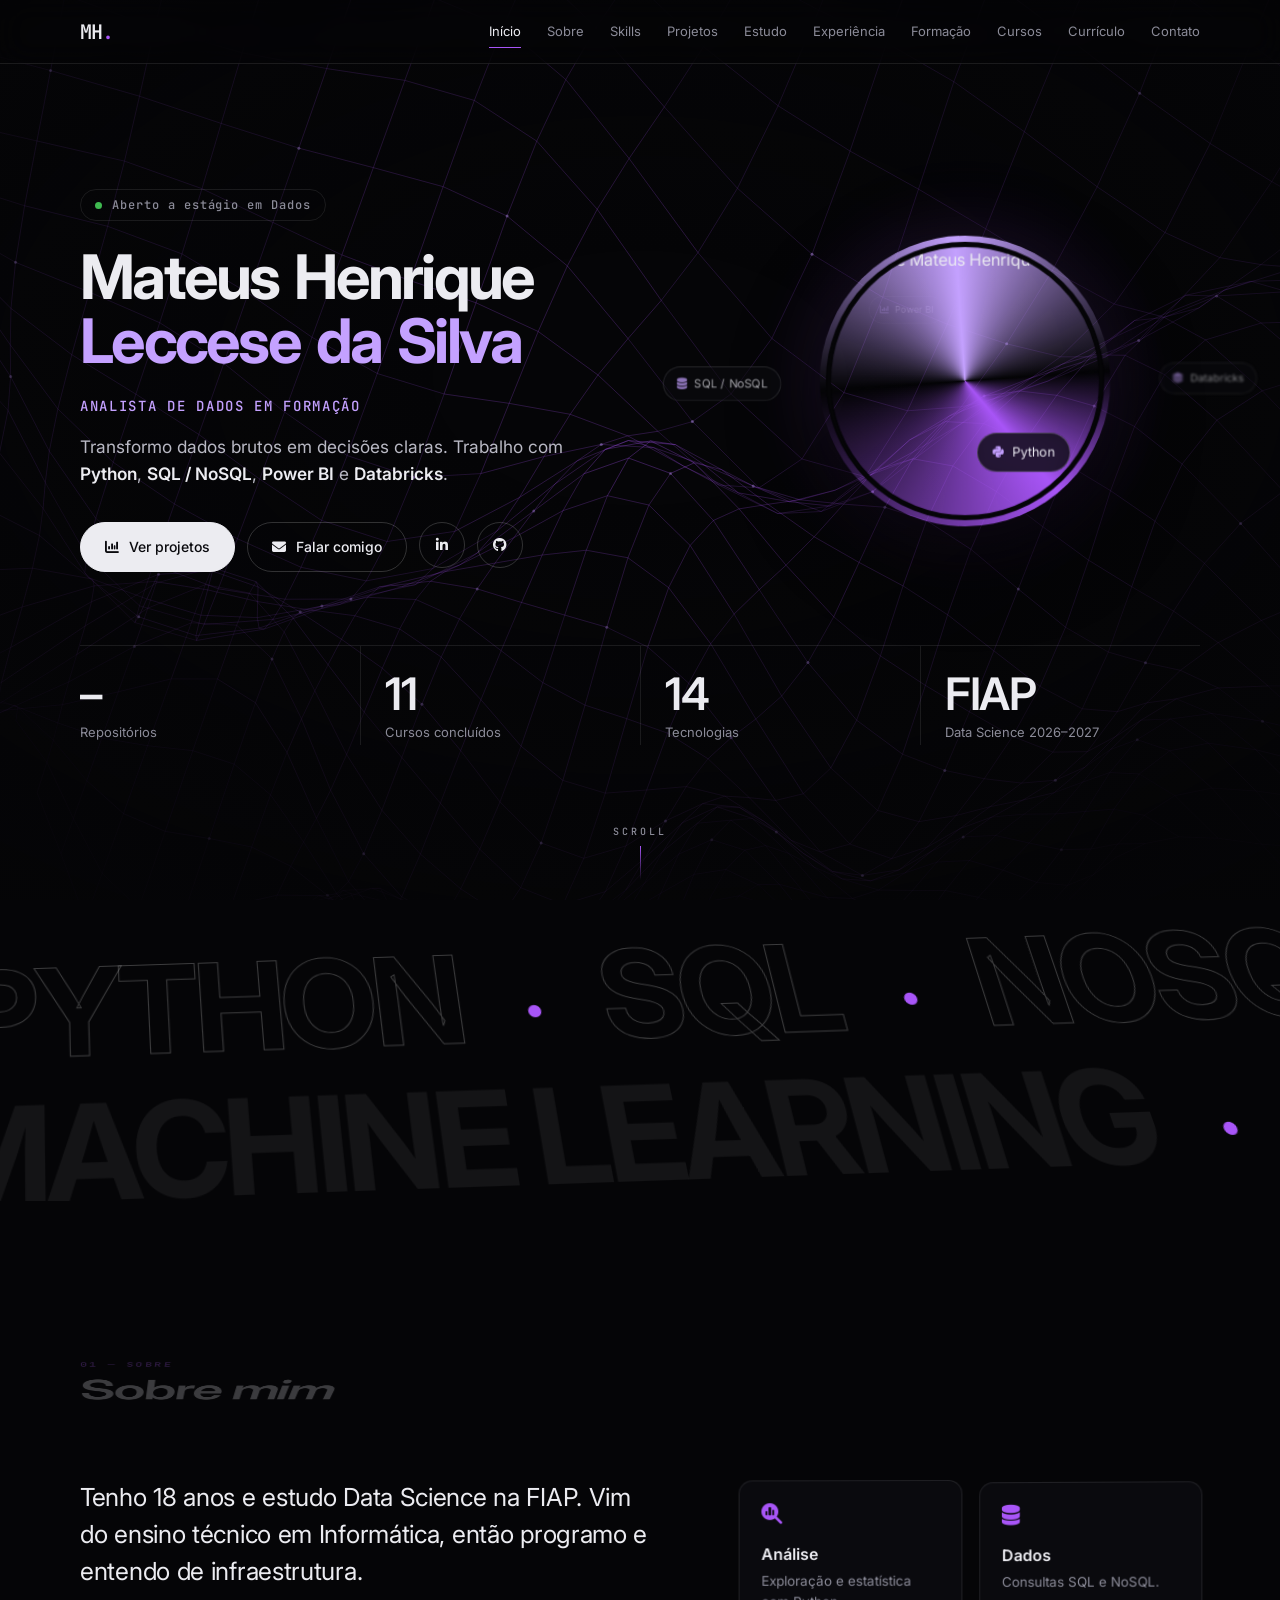
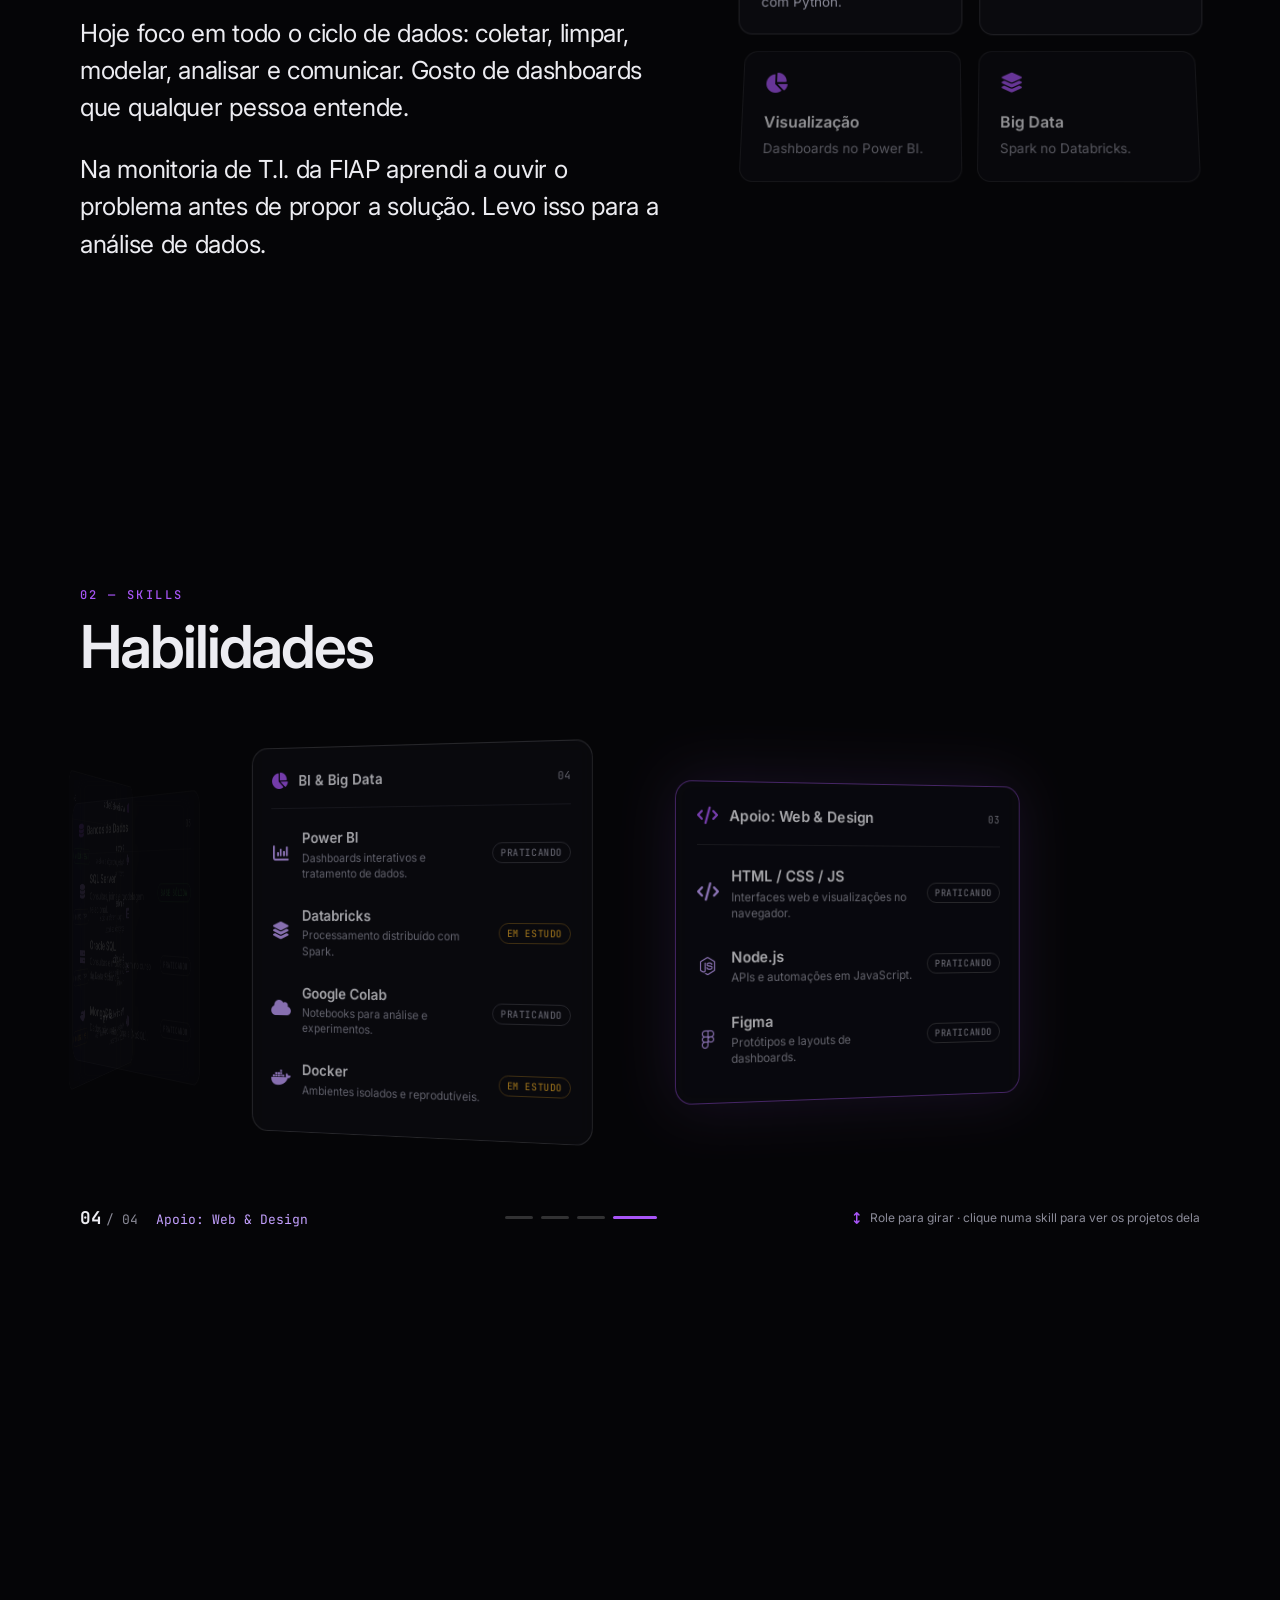
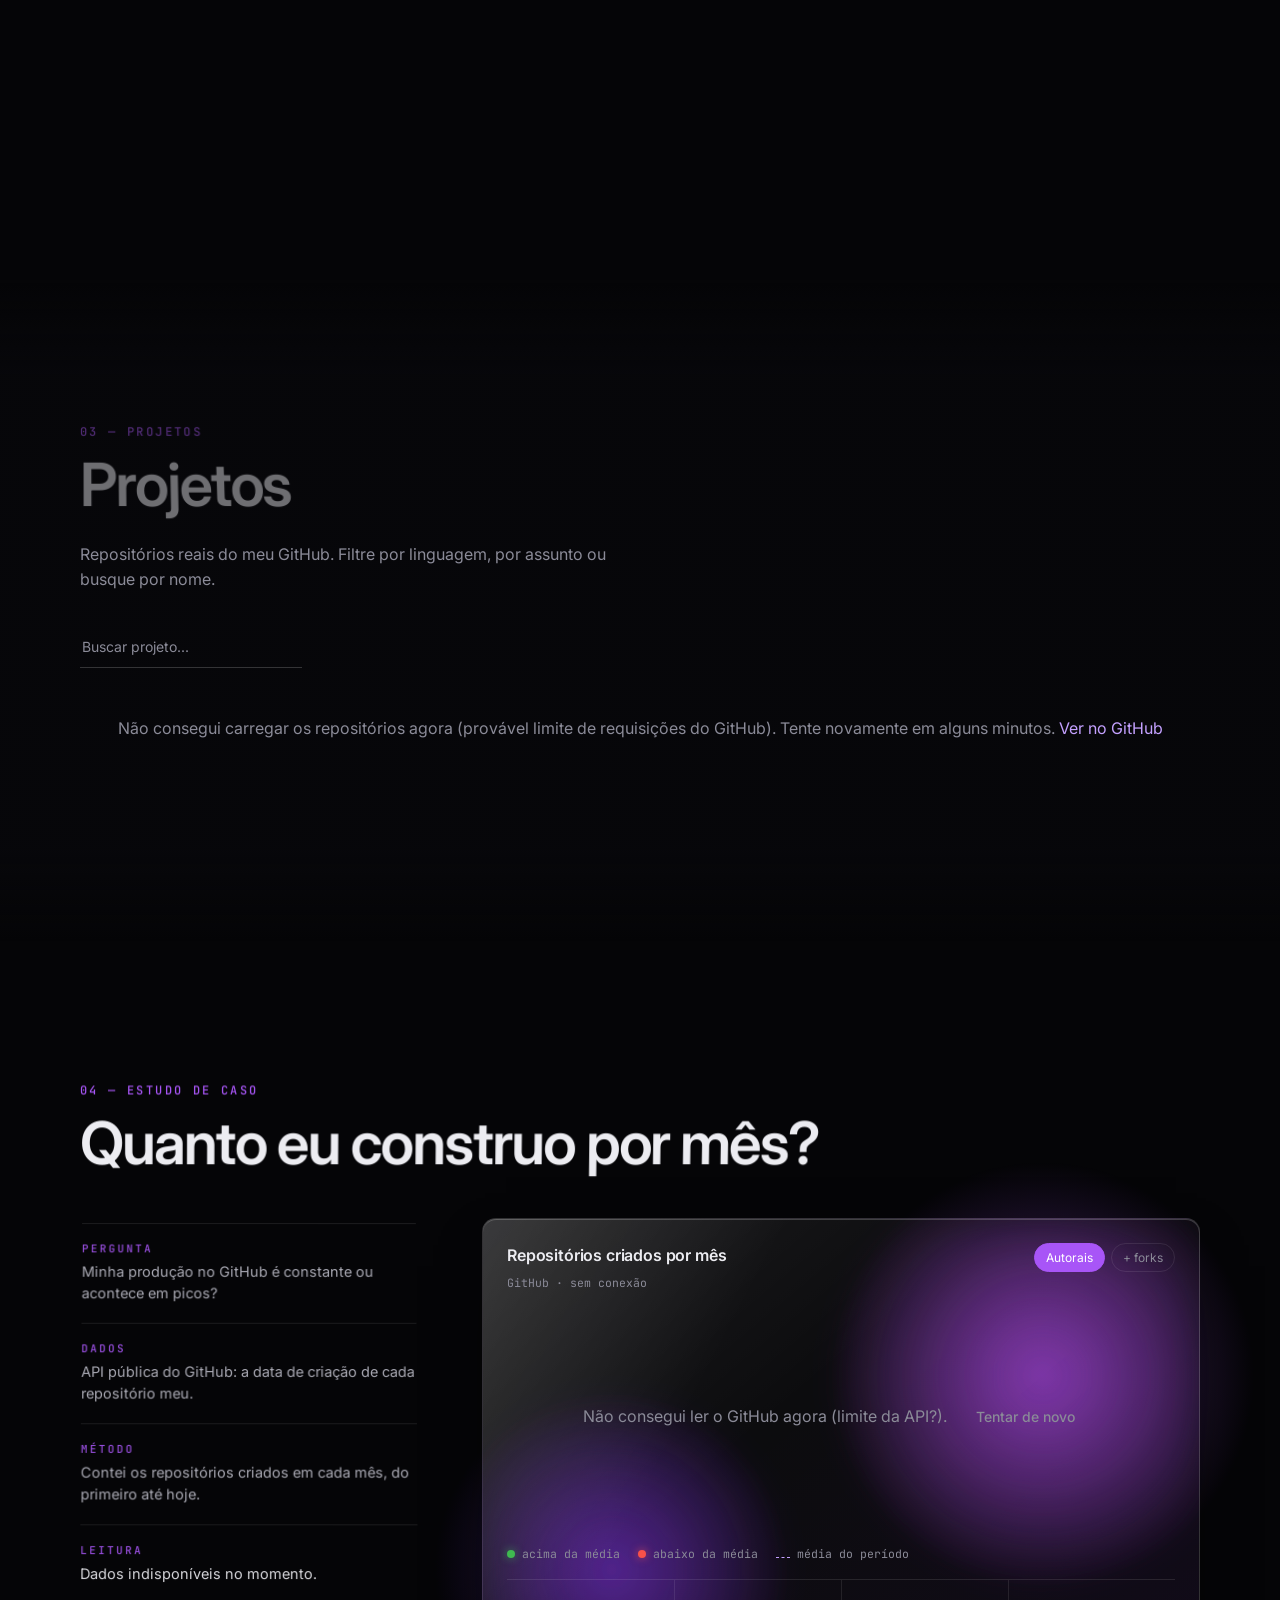
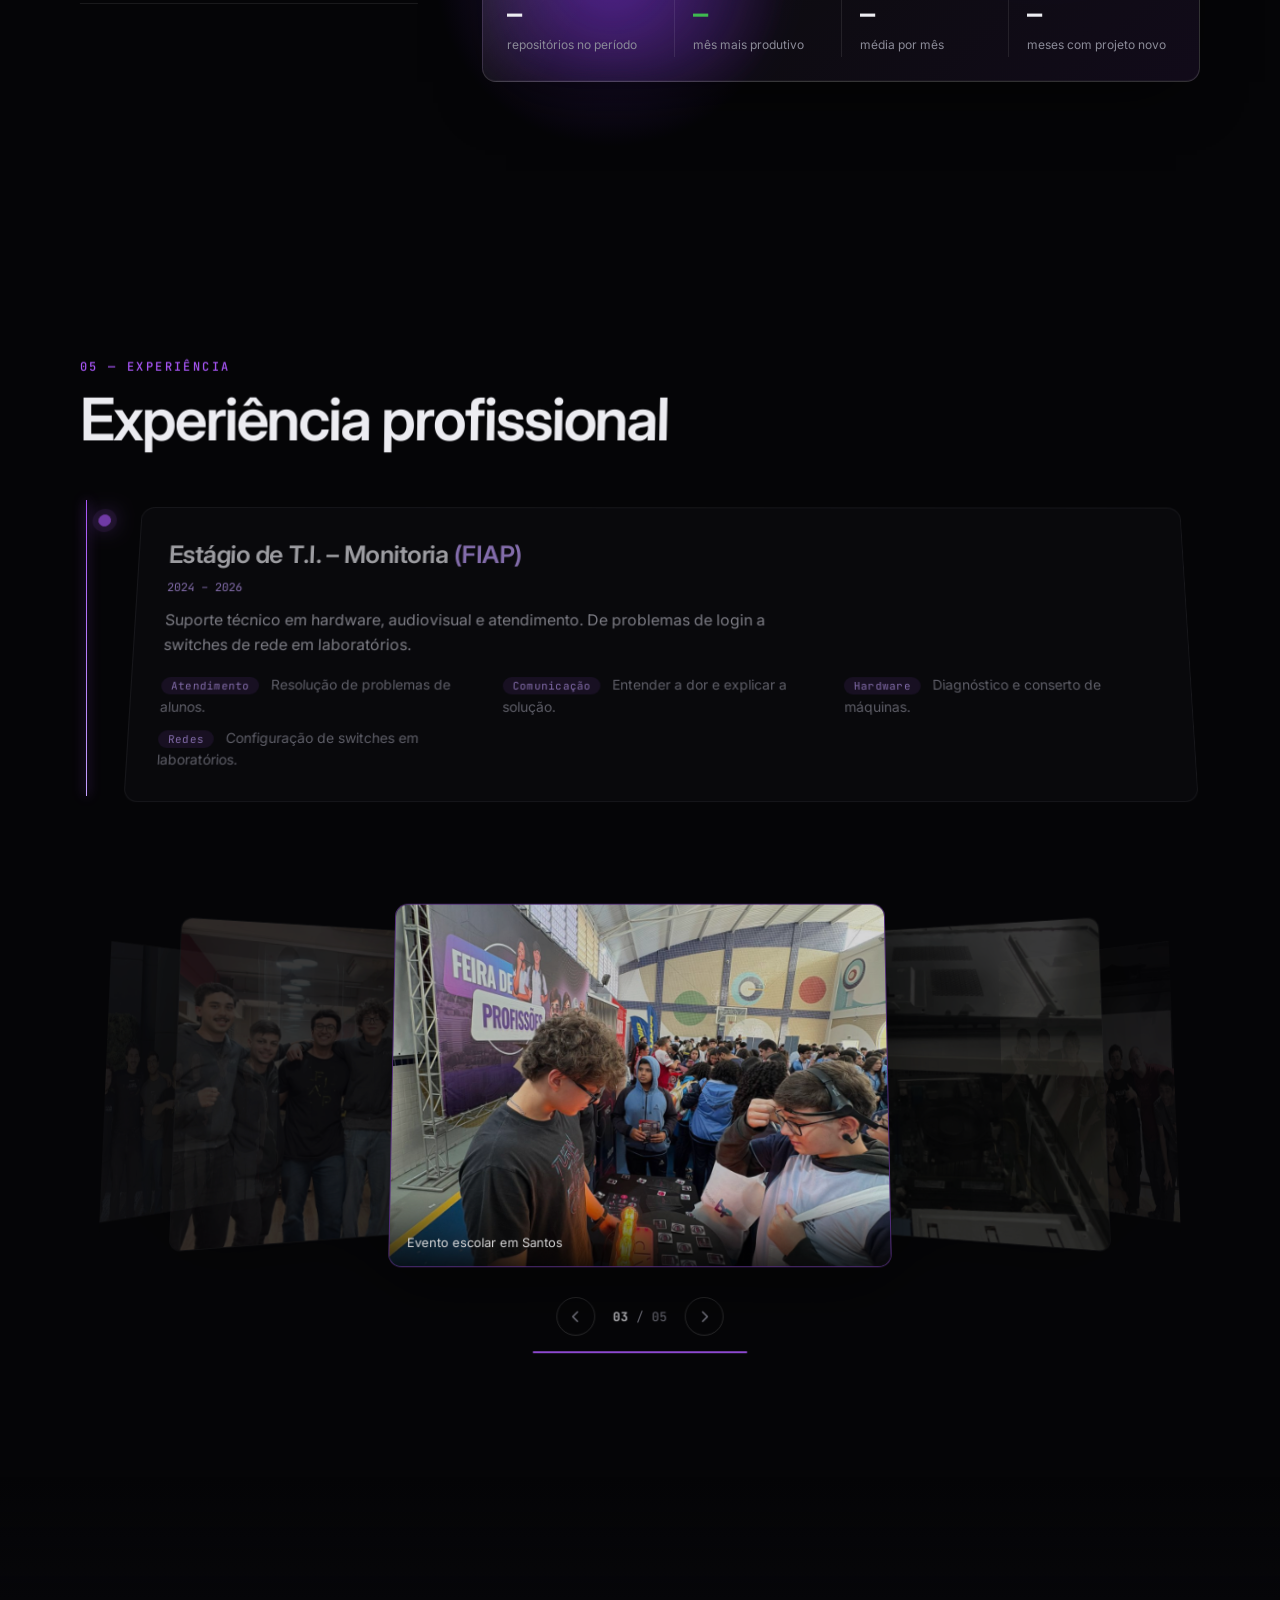
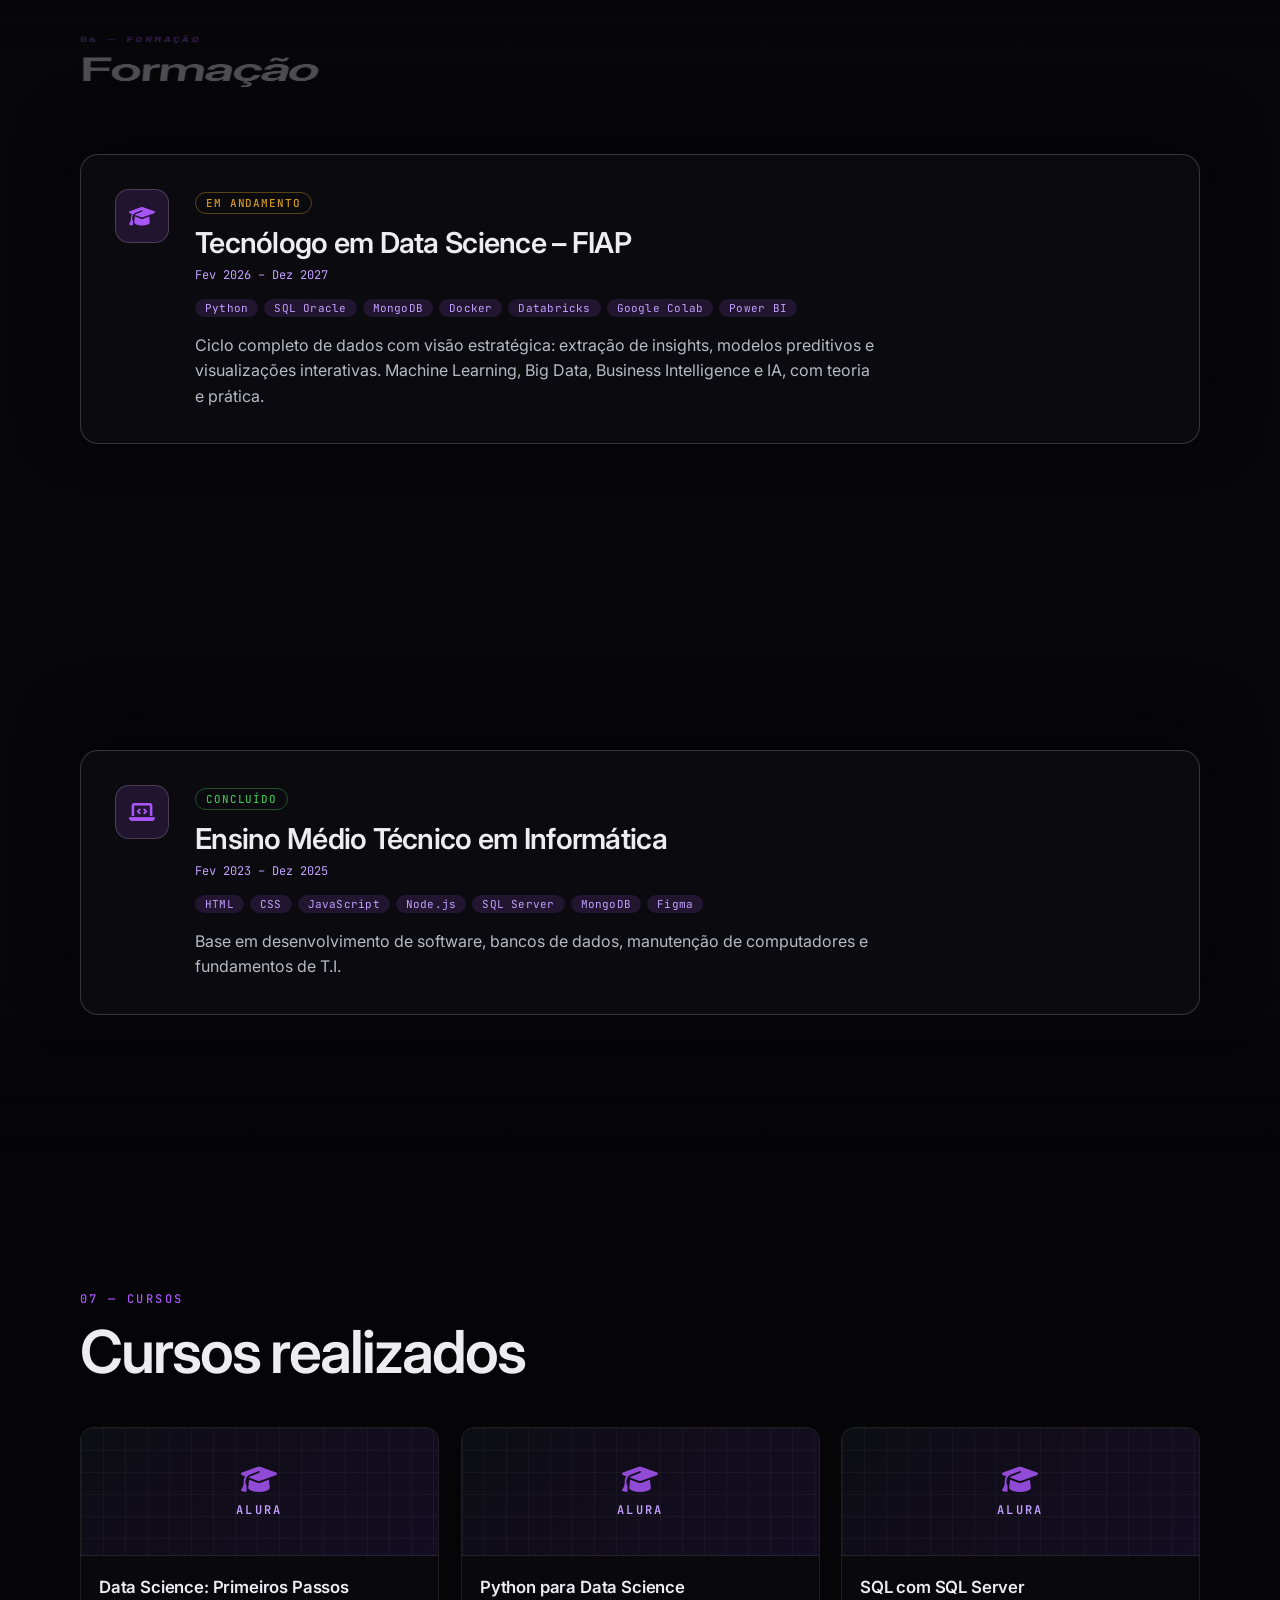
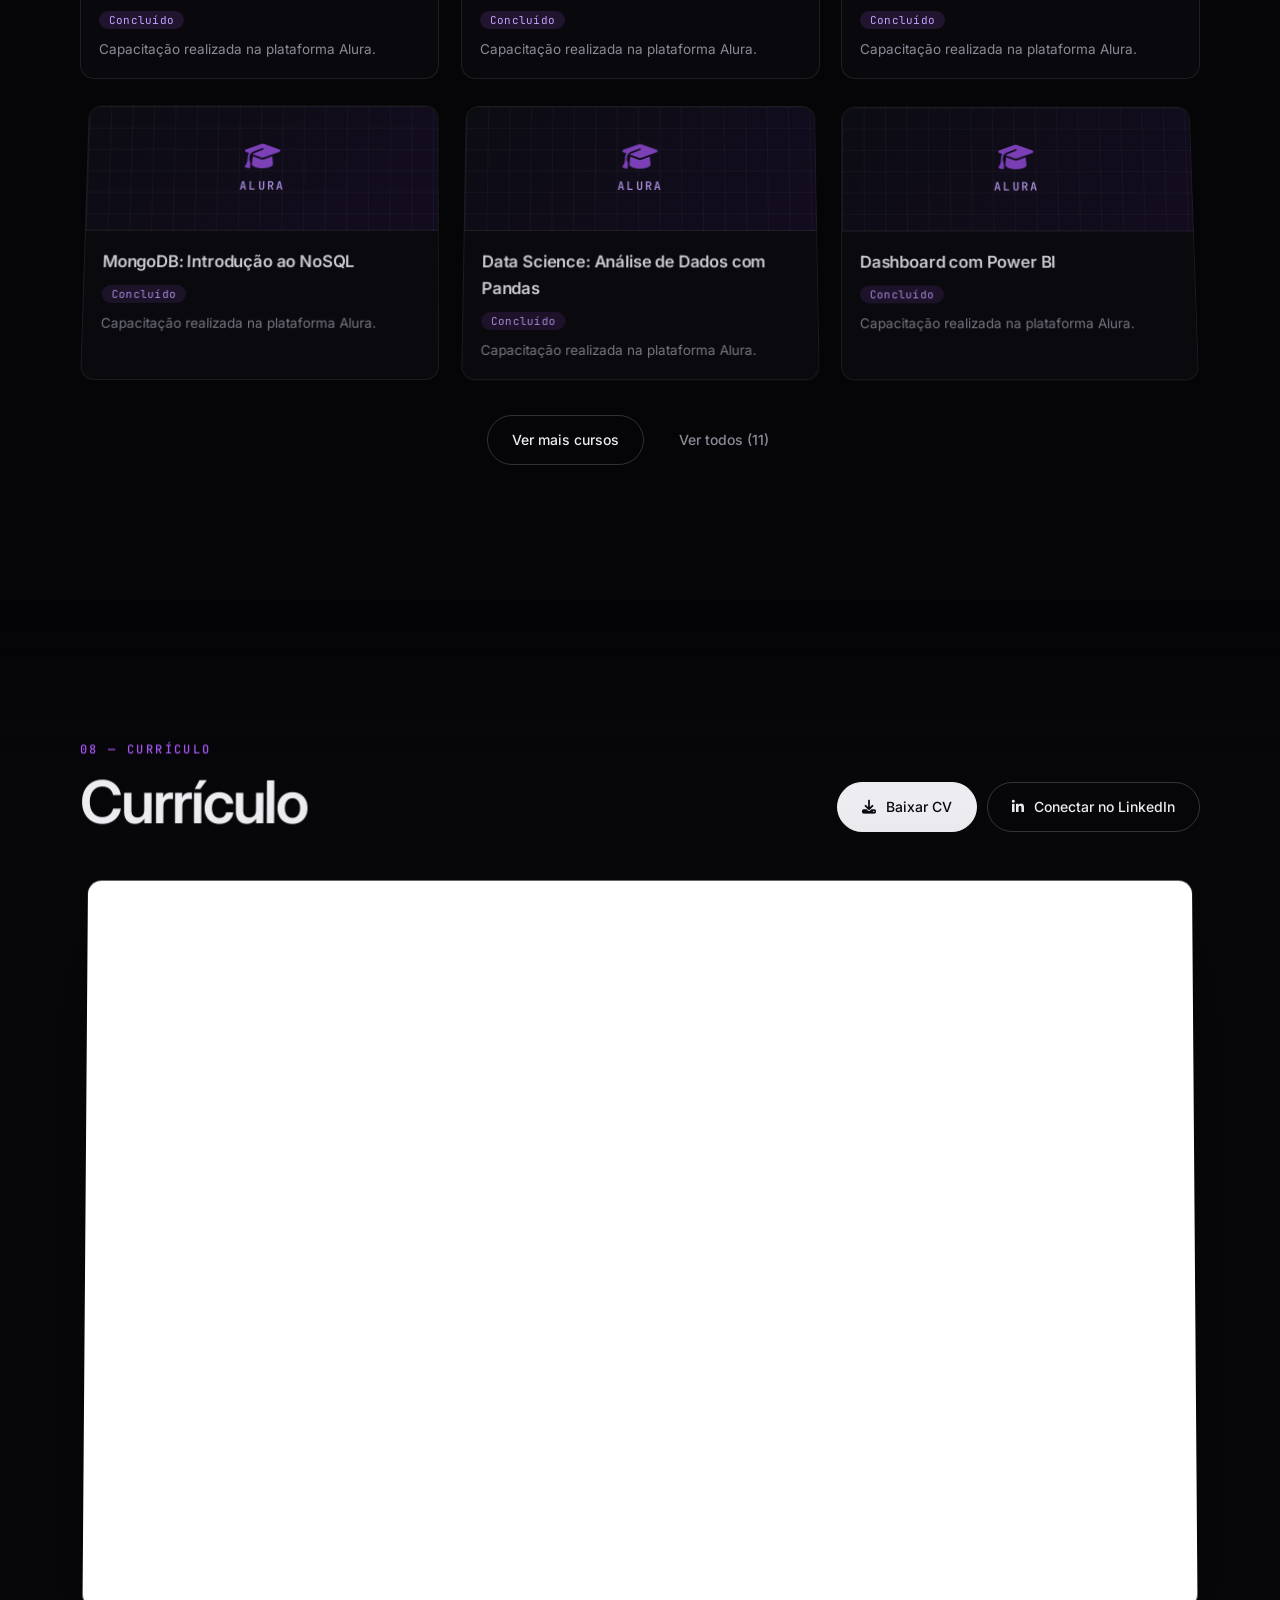
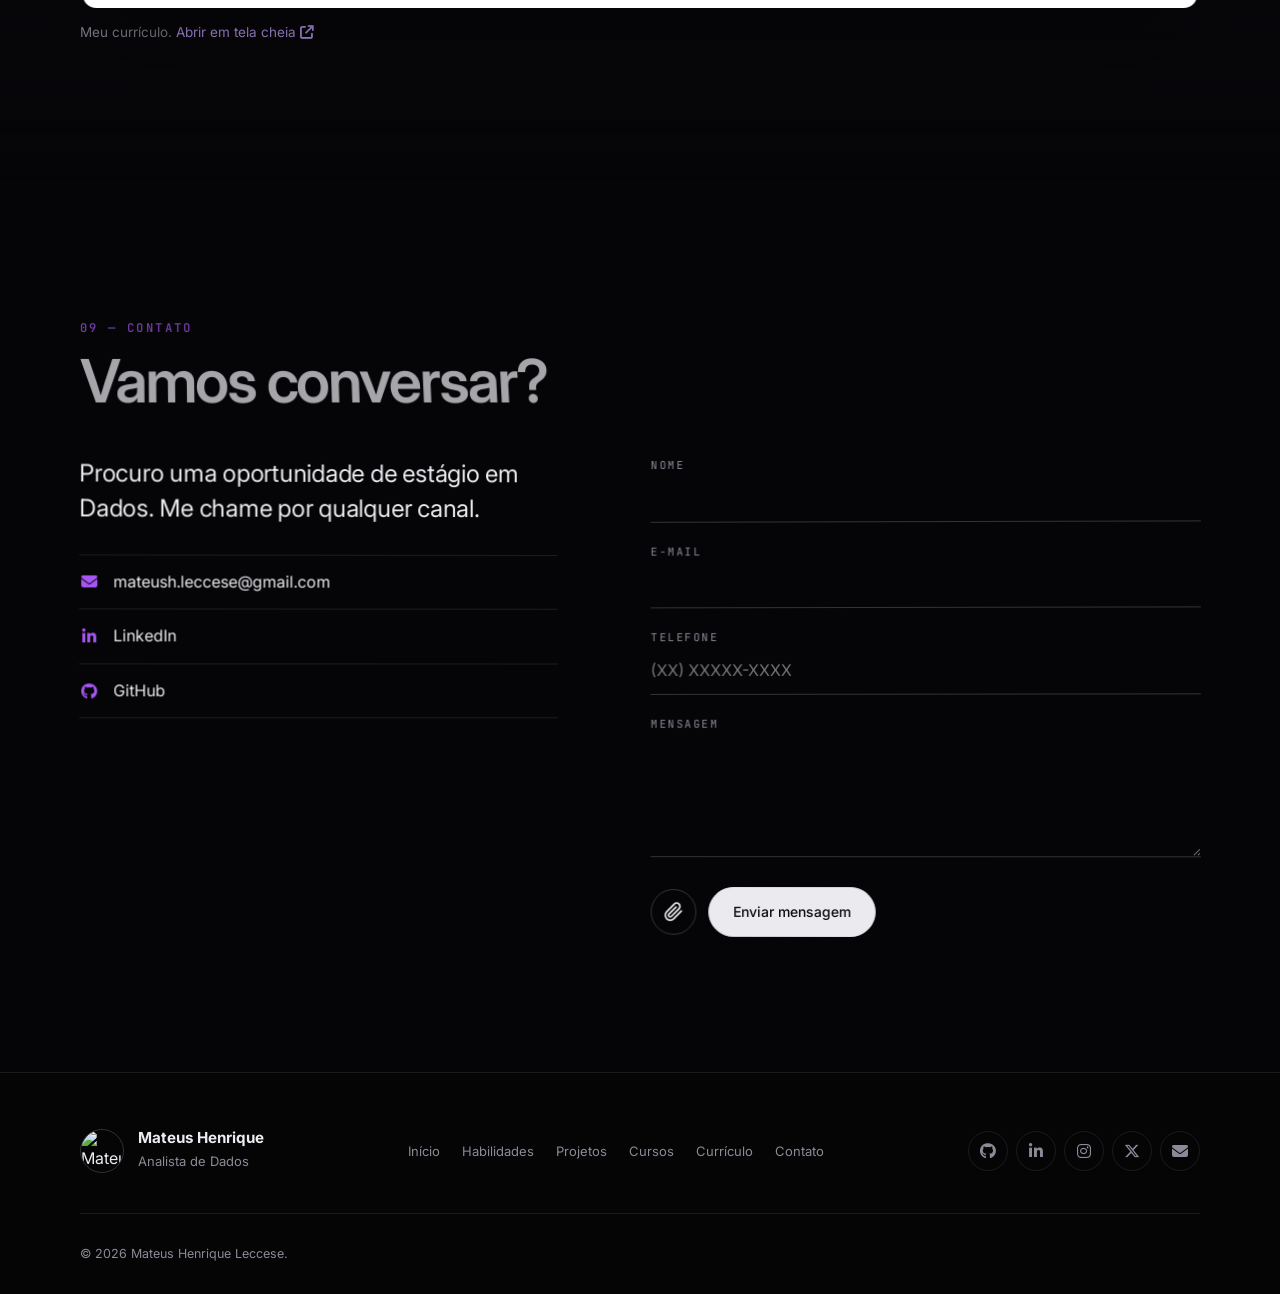
==== commit 8c3b1f24: "Adiciona estudo de caso (gráfico glassmorphism), página 404 e limpeza - Seção 04 "Estudo de caso": r" ====
--- a/index.html
+++ b/index.html
@@ -21,6 +21,7 @@
     <link rel="stylesheet" href="css/skills.css">
     <link rel="stylesheet" href="css/projects.css">
     <link rel="stylesheet" href="css/cards.css">
+    <link rel="stylesheet" href="css/case.css">
     <link rel="stylesheet" href="css/experience.css">
     <link rel="stylesheet" href="css/lightbox.css">
     <link rel="stylesheet" href="css/education.css">
@@ -46,6 +47,7 @@
                 <a href="#sobre">Sobre</a>
                 <a href="#skills">Skills</a>
                 <a href="#projetos">Projetos</a>
+                <a href="#estudo">Estudo</a>
                 <a href="#experiencia">Experiência</a>
                 <a href="#formacoes">Formação</a>
                 <a href="#cursos">Cursos</a>
@@ -83,7 +85,6 @@
                     <span class="orbit-chip"><i class="fa-solid fa-database"></i> SQL / NoSQL</span>
                     <span class="orbit-chip"><i class="fa-solid fa-chart-column"></i> Power BI</span>
                     <span class="orbit-chip"><i class="fa-solid fa-layer-group"></i> Databricks</span>
-                    <span class="orbit-chip"><i class="fa-solid fa-layer-group"></i>Análise de dados</span>
                 </div>
                 <div class="photo-frame" id="photo-frame">
                     <img src="https://github.com/mateus-henriquee.png" alt="Foto de Mateus Henrique">
@@ -169,10 +170,60 @@
         </div>
     </section>
 
+    <!-- ESTUDO DE CASO -->
+    <section id="estudo" class="section">
+        <div class="container">
+            <div class="head" data-r3d="flip"><span class="eyebrow">04 — Estudo de caso</span><h2 class="title">Quanto eu construo por mês?</h2></div>
+            <div class="case-grid">
+                <ol class="case-steps" data-r3d="left">
+                    <li><span>Pergunta</span><p>Minha produção no GitHub é constante ou acontece em picos?</p></li>
+                    <li><span>Dados</span><p>API pública do GitHub: a data de criação de cada repositório meu.</p></li>
+                    <li><span>Método</span><p>Contei os repositórios criados em cada mês, do primeiro até hoje.</p></li>
+                    <li><span>Leitura</span><p id="case-reading">Carregando dados...</p></li>
+                </ol>
+                <div class="glass-stage" data-r3d="right">
+                <div class="chart-card">
+                    <div class="chart-head">
+                        <div>
+                            <h3>Repositórios criados por mês</h3>
+                            <small id="case-sub">GitHub · carregando</small>
+                        </div>
+                        <div class="chart-ctrl">
+                            <div class="chips" id="case-forks" role="group" aria-label="Tipo de repositório">
+                                <button type="button" class="chip active" data-forks="0" aria-pressed="true">Autorais</button>
+                                <button type="button" class="chip" data-forks="1" aria-pressed="false">+ forks</button>
+                            </div>
+                            <div class="chips" id="case-range" role="group" aria-label="Período" hidden>
+                                <button type="button" class="chip active" data-range="12" aria-pressed="true">12 meses</button>
+                                <button type="button" class="chip" data-range="all" aria-pressed="false">Tudo</button>
+                            </div>
+                        </div>
+                    </div>
+                    <div class="chart-wrap">
+                        <div class="chart" id="case-chart"><p class="loading">Lendo o GitHub...</p></div>
+                        <div class="chart-tip" id="case-tip" hidden></div>
+                    </div>
+                    <div class="chart-legend" aria-hidden="true">
+                        <span class="lg up">acima da média</span>
+                        <span class="lg down">abaixo da média</span>
+                        <span class="lg avg" id="lg-avg">média do período</span>
+                    </div>
+                    <div class="case-stats">
+                        <div><strong id="cs-total">–</strong><span>repositórios no período</span></div>
+                        <div><strong id="cs-peak" class="good">–</strong><span id="cs-peak-note">mês mais produtivo</span></div>
+                        <div><strong id="cs-avg">–</strong><span>média por mês</span></div>
+                        <div><strong id="cs-active">–</strong><span id="cs-active-note">meses com projeto novo</span></div>
+                    </div>
+                </div>
+                </div>
+            </div>
+        </div>
+    </section>
+
     <!-- EXPERIÊNCIA -->
     <section id="experiencia" class="section">
         <div class="container">
-            <div class="head" data-r3d="flip"><span class="eyebrow">04 — Experiência</span><h2 class="title">Experiência profissional</h2></div>
+            <div class="head" data-r3d="flip"><span class="eyebrow">05 — Experiência</span><h2 class="title">Experiência profissional</h2></div>
 
             <div class="timeline" id="timeline">
                 <div class="t-line"><i id="t-fill"></i></div>
@@ -206,7 +257,7 @@
     <!-- FORMAÇÃO: cards empilham em 3D -->
     <section id="formacoes" class="section band">
         <div class="container">
-            <div class="head" data-r3d="flip"><span class="eyebrow">05 — Formação</span><h2 class="title">Formação</h2></div>
+            <div class="head" data-r3d="flip"><span class="eyebrow">06 — Formação</span><h2 class="title">Formação</h2></div>
 
             <div class="edu-stack" id="edu-stack">
                 <article class="edu-card">
@@ -241,7 +292,7 @@
     <!-- CURSOS -->
     <section id="cursos" class="section">
         <div class="container">
-            <div class="head" data-r3d="flip"><span class="eyebrow">06 — Cursos</span><h2 class="title">Cursos realizados</h2></div>
+            <div class="head" data-r3d="flip"><span class="eyebrow">07 — Cursos</span><h2 class="title">Cursos realizados</h2></div>
             <div id="alura-container" class="grid"></div>
             <div class="more-row">
                 <button type="button" id="cursos-load-more" class="btn" hidden>Ver mais cursos</button>
@@ -254,7 +305,7 @@
     <section id="curriculo" class="section band">
         <div class="container">
             <div class="head-row">
-                <div class="head" data-r3d="flip"><span class="eyebrow">07 — Currículo</span><h2 class="title">Currículo</h2></div>
+                <div class="head" data-r3d="flip"><span class="eyebrow">08 — Currículo</span><h2 class="title">Currículo</h2></div>
                 <div class="resume-actions">
                     <a id="resume-download" class="btn btn-primary" href="#" target="_blank" rel="noopener"><i class="fa-solid fa-download"></i> Baixar CV</a>
                     <a class="btn" href="https://www.linkedin.com/in/devmateus-henriquee" target="_blank" rel="noopener"><i class="fa-brands fa-linkedin-in"></i> Conectar no LinkedIn</a>
@@ -271,7 +322,7 @@
     <!-- CONTATO -->
     <section id="contato" class="section">
         <div class="container">
-            <div class="head" data-r3d="flip"><span class="eyebrow">08 — Contato</span><h2 class="title">Vamos conversar?</h2></div>
+            <div class="head" data-r3d="flip"><span class="eyebrow">09 — Contato</span><h2 class="title">Vamos conversar?</h2></div>
             <div class="contact-grid">
                 <div class="contact-info" data-r3d="left">
                     <p>Procuro uma oportunidade de estágio em Dados. Me chame por qualquer canal.</p>
@@ -362,6 +413,7 @@
     <script src="js/motion.js"></script>
     <script src="js/skills.js"></script>
     <script src="js/projects.js"></script>
+    <script src="js/case.js"></script>
     <script src="js/experience.js"></script>
     <script src="js/courses.js"></script>
     <script src="js/contact.js"></script>
--- a/css/header.css
+++ b/css/header.css
@@ -25,3 +25,9 @@
     .nav-links.open { transform: none; opacity: 1; pointer-events: auto; }
     .nav-links a { padding: 12px 0; font-size: 15px; }
 }
+
+/* telas médias: menu mais apertado para caber todos os links */
+@media (max-width: 1100px) and (min-width: 861px) {
+    .nav-links { gap: 15px; }
+    .nav-links a { font-size: 12.5px; }
+}
--- a/css/case.css
+++ b/css/case.css
@@ -0,0 +1,95 @@
+/* ==========================================================
+   ESTUDO DE CASO · gráfico minimalista de repositórios por mês
+   ========================================================== */
+.case-grid { display: grid; grid-template-columns: minmax(0, .8fr) minmax(0, 1.7fr); gap: clamp(28px, 5vw, 64px); align-items: start; }
+
+.case-steps { list-style: none; }
+.case-steps li { padding: 18px 0; border-top: 1px solid var(--line); }
+.case-steps li:last-child { border-bottom: 1px solid var(--line); }
+.case-steps span { display: block; margin-bottom: 6px; font: 500 11px var(--mono); letter-spacing: .18em; text-transform: uppercase; color: var(--accent); }
+.case-steps p { color: #b9b9c4; font-size: 14.5px; line-height: 1.55; }
+.case-steps li:last-child p { color: var(--fg); }
+
+.glass-stage { position: relative; min-width: 0; isolation: isolate; }
+/* manchas de luz atrás do vidro: é o que o desfoque do card "borra" */
+.glass-stage::before, .glass-stage::after { content: ''; position: absolute; z-index: -1; border-radius: 50%; pointer-events: none; }
+.glass-stage::before { width: 62%; aspect-ratio: 1; top: -14%; right: -9%; background: radial-gradient(circle, rgba(168, 85, 247, .42), transparent 68%); }
+.glass-stage::after { width: 52%; aspect-ratio: 1; bottom: -16%; left: -8%; background: radial-gradient(circle, rgba(124, 58, 237, .34), transparent 68%); }
+
+.chart-card { --bad: #f85149; position: relative; min-width: 0; padding: 24px; border-radius: var(--radius); border: 1px solid rgba(255, 255, 255, .15);
+    background: linear-gradient(140deg, rgba(255, 255, 255, .10), rgba(255, 255, 255, .03) 42%, rgba(168, 85, 247, .08));
+    -webkit-backdrop-filter: blur(24px) saturate(1.6); backdrop-filter: blur(24px) saturate(1.6);
+    box-shadow: 0 24px 60px -24px rgba(0, 0, 0, .8), inset 0 1px 0 rgba(255, 255, 255, .2), inset 0 -1px 0 rgba(255, 255, 255, .04); }
+/* brilho diagonal do vidro */
+.chart-card::before { content: ''; position: absolute; inset: 0; border-radius: inherit; pointer-events: none; background: linear-gradient(118deg, rgba(255, 255, 255, .13) 0%, rgba(255, 255, 255, 0) 32%); }
+.chart-card > * { position: relative; }
+.chart-head { display: flex; justify-content: space-between; align-items: flex-start; flex-wrap: wrap; gap: 14px; margin-bottom: 18px; }
+.chart-head h3 { font-size: 1rem; font-weight: 600; letter-spacing: -.01em; }
+.chart-head small { color: var(--muted); font: 11.5px var(--mono); }
+.chart-ctrl { display: flex; flex-wrap: wrap; gap: 10px; }
+.chart-ctrl .chips { flex: none; gap: 6px; }
+.chart-ctrl .chip { padding: 4px 11px; font-size: 12px; }
+.chart-ctrl .chips[hidden] { display: none; }
+
+.chart-wrap { position: relative; }
+.chart { min-height: 220px; }
+.chart .loading { padding: 80px 0; }
+.chart-svg { display: block; width: 100%; height: auto; overflow: visible; }
+.chart-svg text { font: 10px var(--mono); fill: var(--muted); }
+.chart-svg .grid-l { stroke: rgba(255, 255, 255, .07); stroke-width: 1; stroke-dasharray: 2 5; }
+.chart-svg .base-l { stroke: var(--line-2); stroke-width: 1; }
+.chart-svg .avg-l { stroke: var(--accent-2); stroke-width: 1; stroke-dasharray: 5 5; opacity: .7; }
+.chart-svg .yl { text-anchor: end; }
+.chart-svg .xl { text-anchor: middle; }
+.chart-svg .yr { text-anchor: middle; fill: var(--accent-2); opacity: .85; }
+.chart-svg .val { text-anchor: middle; fill: var(--fg); font-weight: 500; opacity: 0; transition: opacity .5s .8s; }
+.chart.in .val { opacity: 1; }
+
+.chart-svg .bar { stroke: rgba(255, 255, 255, .3); stroke-width: 1; transform-box: fill-box; transform-origin: 50% 100%; transform: scaleY(0); transition: transform .9s cubic-bezier(.2, .8, .2, 1) calc(var(--i) * 30ms), filter .25s, stroke .25s; }
+.chart.in .bar { transform: scaleY(1); }
+.chart.still .bar, .chart.still .val { transition: filter .25s, stroke .25s; }
+.chart-svg .bar.up { fill: url(#gUp); filter: drop-shadow(0 0 9px rgba(63, 185, 80, .38)); }
+.chart-svg .bar.down { fill: url(#gDown); filter: drop-shadow(0 0 9px rgba(248, 81, 73, .34)); }
+.chart-svg .bar.mid { fill: url(#gMid); filter: drop-shadow(0 0 9px rgba(168, 85, 247, .4)); }
+.chart-svg .bar.on { stroke: rgba(255, 255, 255, .75); filter: brightness(1.3) drop-shadow(0 0 12px rgba(255, 255, 255, .25)); }
+.chart-svg .hit { fill: transparent; outline: none; }
+.chart-svg .hit:focus-visible { stroke: var(--accent); stroke-width: 1; }
+
+.chart-tip { position: absolute; z-index: 3; min-width: 170px; max-width: 240px; padding: 10px 12px; pointer-events: none; border: 1px solid rgba(255, 255, 255, .18); border-radius: 12px; background: rgba(14, 10, 24, .72); -webkit-backdrop-filter: blur(16px); backdrop-filter: blur(16px); box-shadow: 0 10px 30px -8px rgba(0, 0, 0, .7), inset 0 1px 0 rgba(255, 255, 255, .12); font-size: 12.5px; transform: translate(-50%, calc(-100% - 10px)); }
+.chart-tip.below { transform: translate(-50%, 6px); }
+.chart-tip[hidden] { display: none; }
+.chart-tip b { display: block; white-space: nowrap; font-size: 13px; font-weight: 600; }
+.chart-tip em { font: normal 11.5px var(--mono); color: var(--accent-2); }
+.chart-tip .st { display: block; white-space: nowrap; margin-top: 2px; font: 500 11px var(--mono); }
+.chart-tip .st.up { color: var(--good); }
+.chart-tip .st.down { color: var(--bad, #f85149); }
+.chart-tip .st.mid { color: var(--accent-2); }
+.chart-tip ul { list-style: none; margin-top: 6px; color: var(--muted); font-size: 12px; }
+.chart-tip li { overflow: hidden; text-overflow: ellipsis; white-space: nowrap; }
+
+.chart-legend { display: flex; flex-wrap: wrap; gap: 6px 18px; margin-top: 14px; color: var(--muted); font: 11.5px var(--mono); }
+.chart-legend .lg::before { content: ''; display: inline-block; width: 8px; height: 8px; margin-right: 7px; border-radius: 50%; vertical-align: 0; }
+.chart-legend .up::before { background: var(--good); box-shadow: 0 0 8px rgba(63, 185, 80, .7); }
+.chart-legend .down::before { background: #f85149; box-shadow: 0 0 8px rgba(248, 81, 73, .7); }
+.chart-legend .avg::before { width: 14px; height: 0; border-radius: 0; border-top: 1px dashed var(--accent-2); }
+
+.case-stats { display: grid; grid-template-columns: repeat(4, 1fr); margin-top: 18px; border-top: 1px solid rgba(255, 255, 255, .1); }
+.case-stats div { padding: 16px 0 0; }
+.case-stats strong.good { color: var(--good); }
+.case-stats div + div { padding-left: 18px; border-left: 1px solid var(--line); }
+.case-stats strong { display: block; font-size: clamp(1.3rem, 2.6vw, 1.9rem); font-weight: 600; letter-spacing: -.03em; line-height: 1.15; }
+.case-stats span { color: var(--muted); font-size: 12px; }
+
+@media (max-width: 900px) {
+    .case-grid { grid-template-columns: 1fr; }
+}
+@media (max-width: 560px) {
+    .chart-card { padding: 18px; }
+    .case-stats { grid-template-columns: 1fr 1fr; }
+    .case-stats div:nth-child(3) { padding-left: 0; border-left: 0; }
+    .case-stats div:nth-child(n+3) { margin-top: 16px; }
+}
+@media (prefers-reduced-motion: reduce) {
+    .chart-svg .bar { transform: none; transition: none; }
+    .chart-svg .val { opacity: 1; transition: none; }
+}
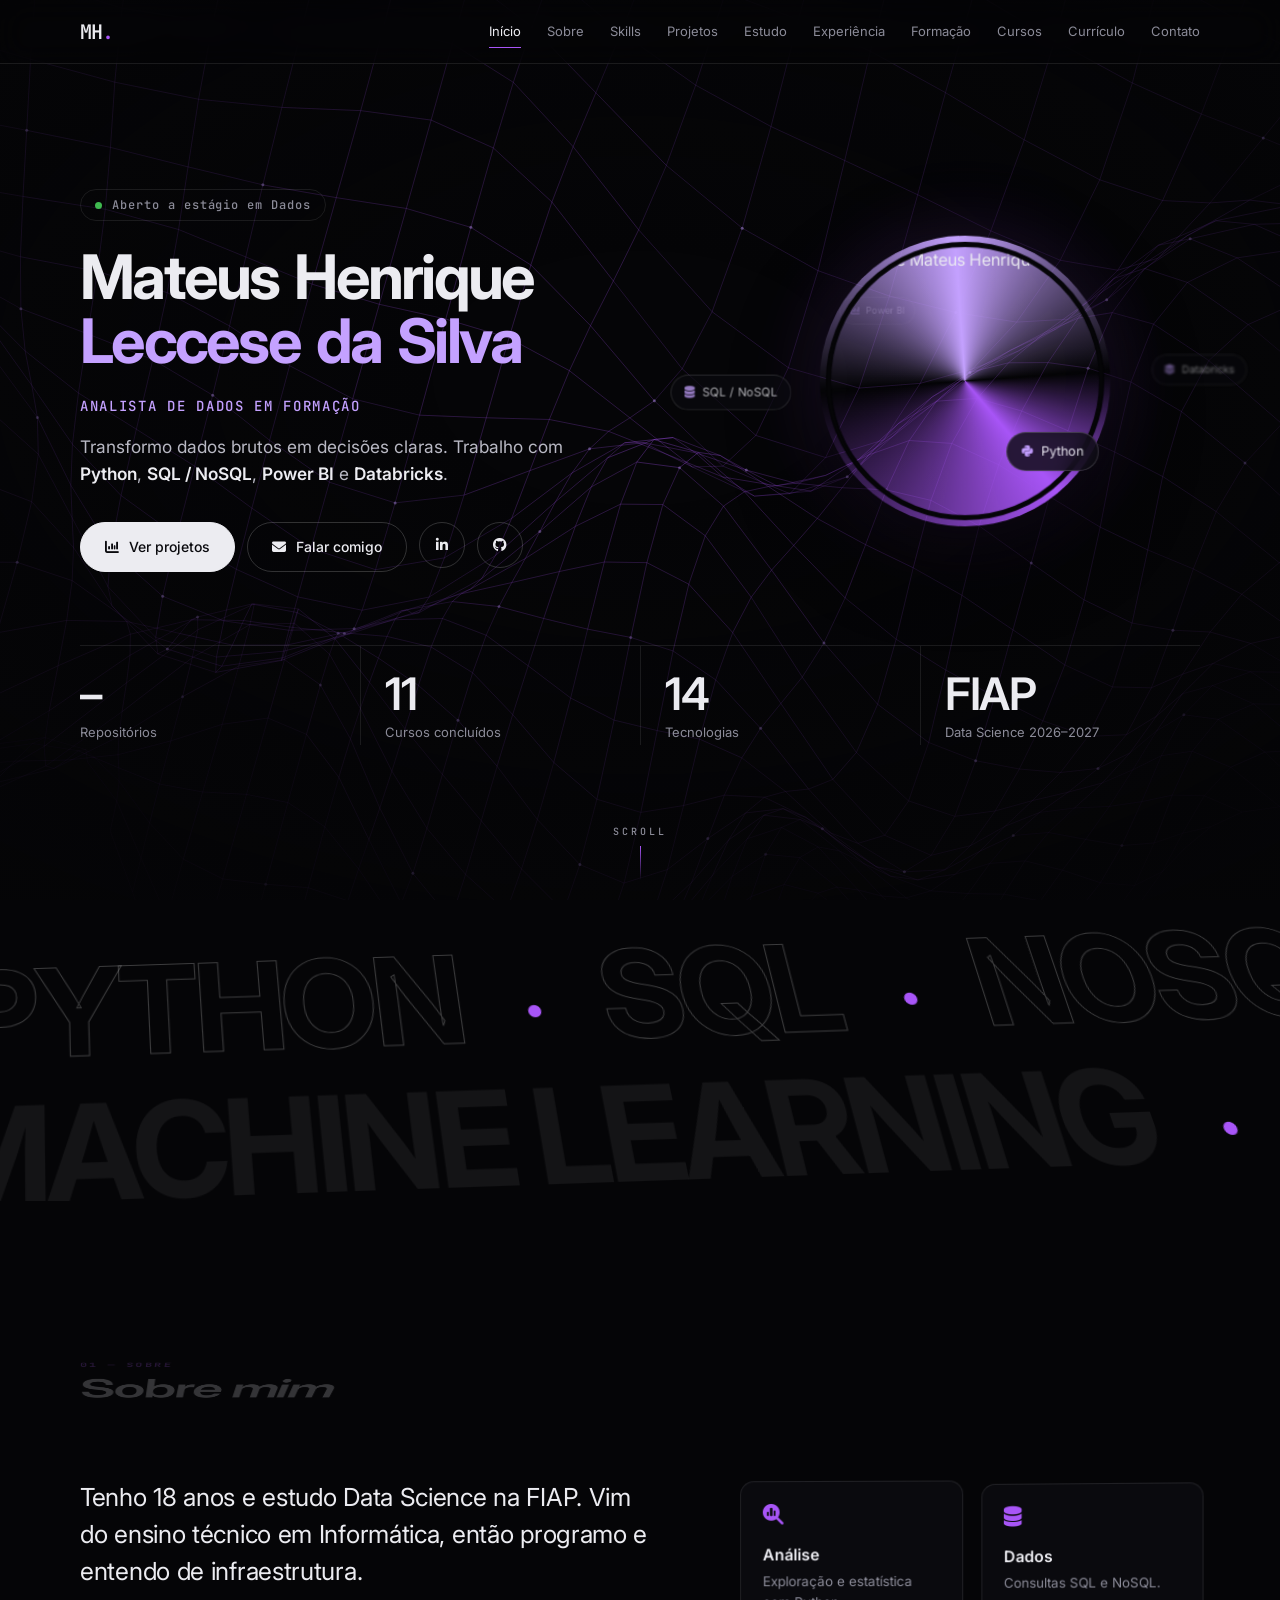
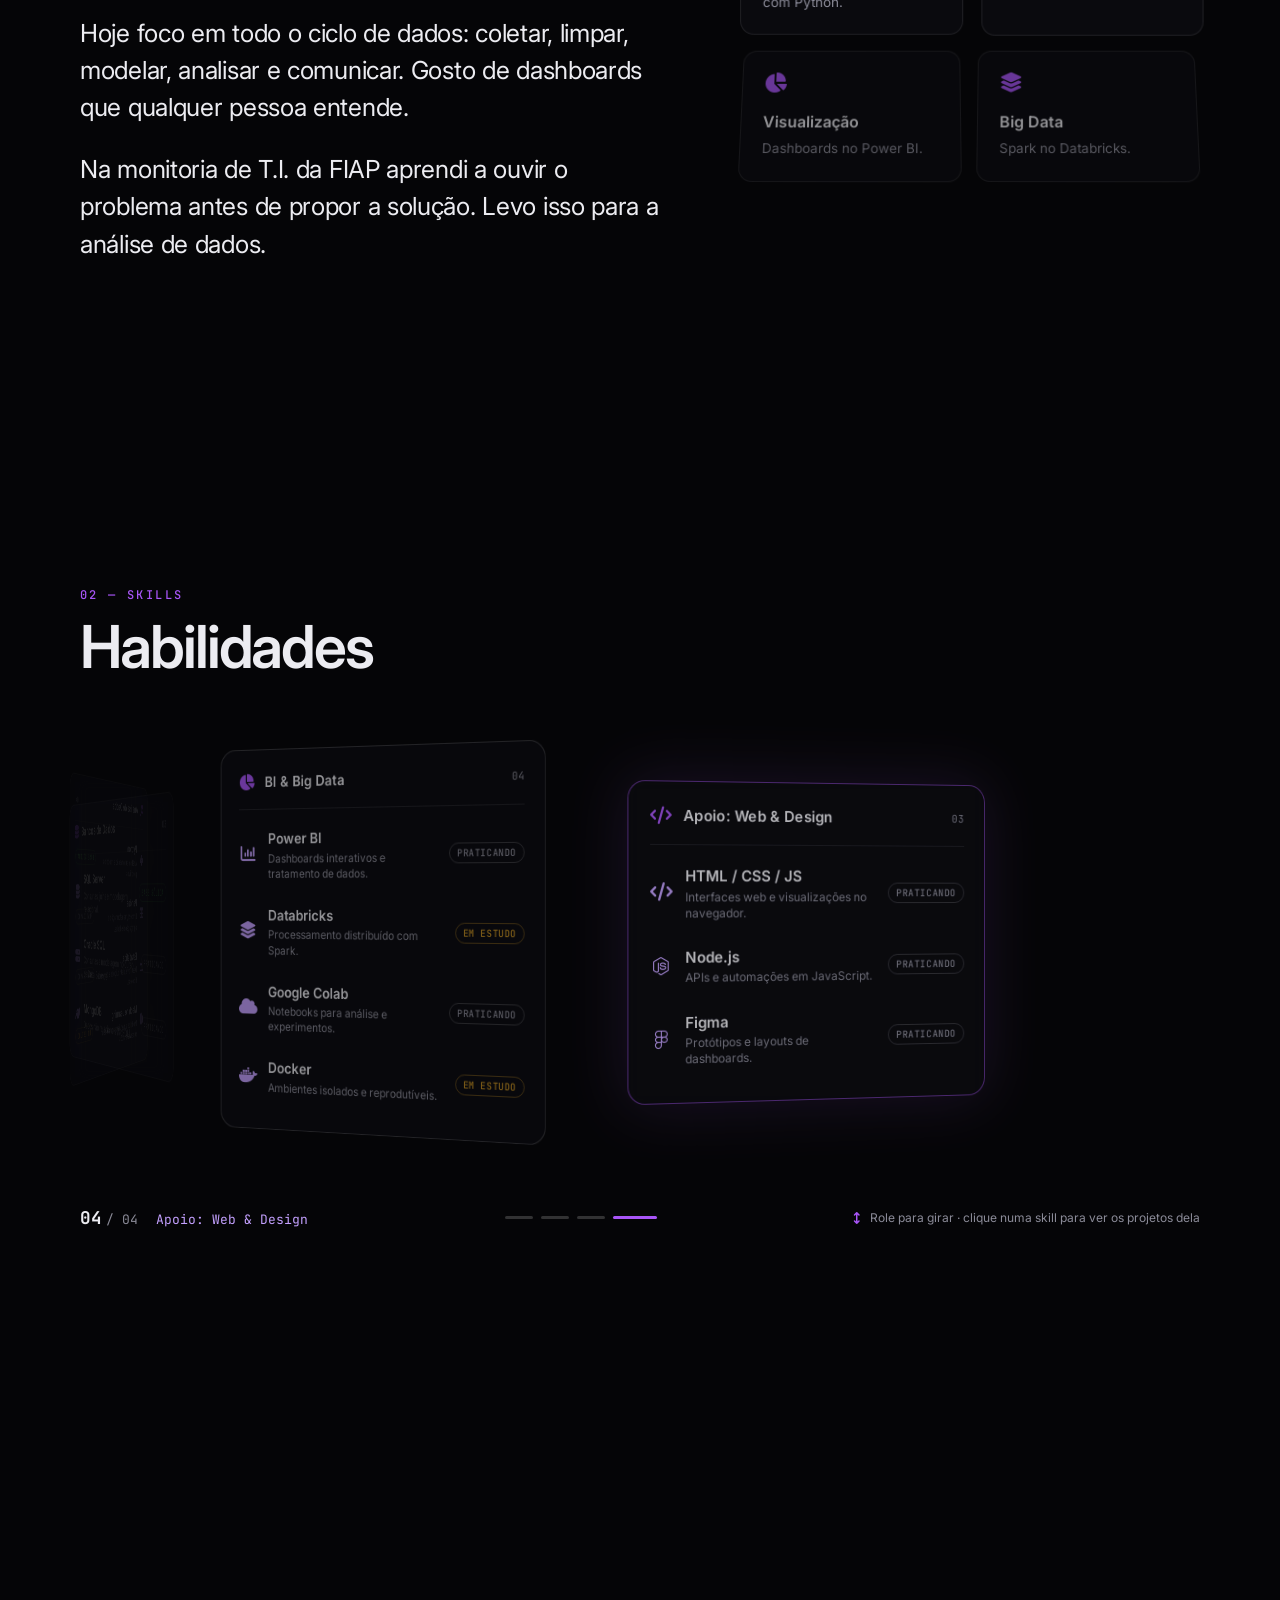
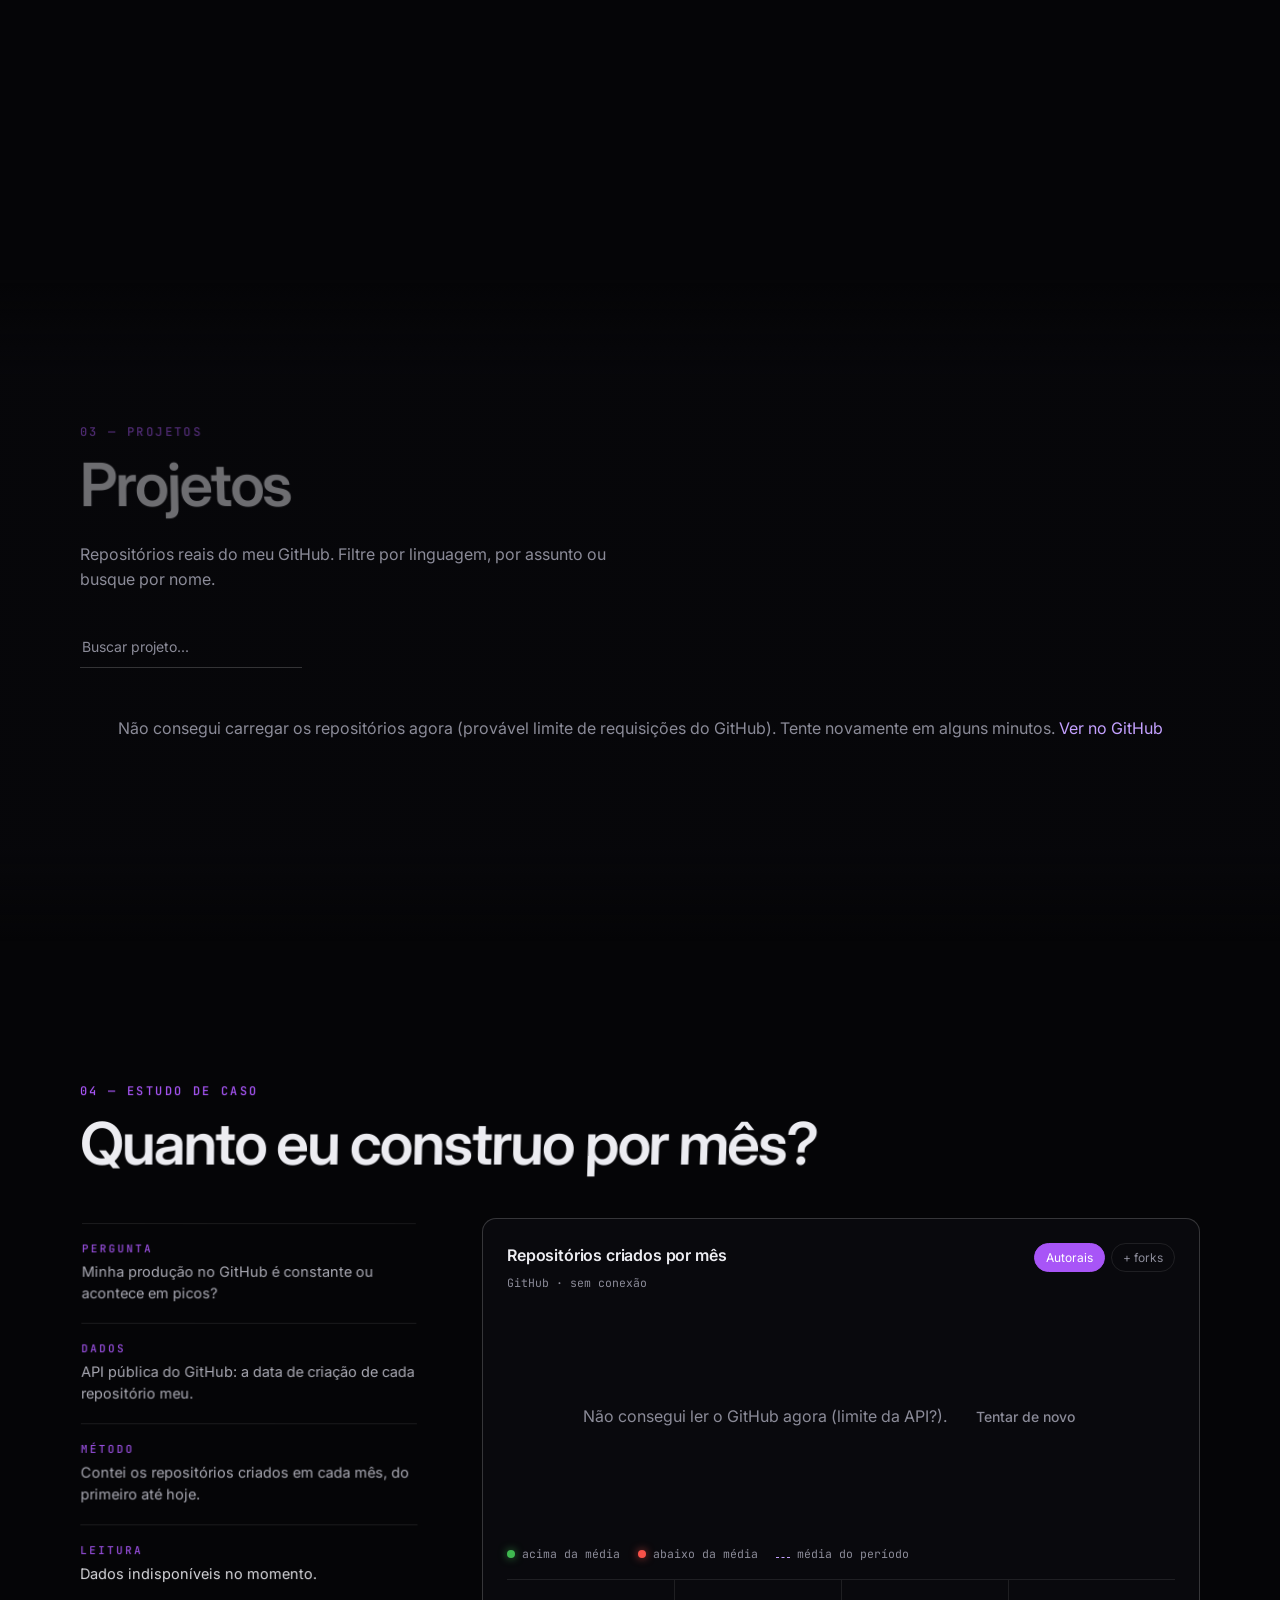
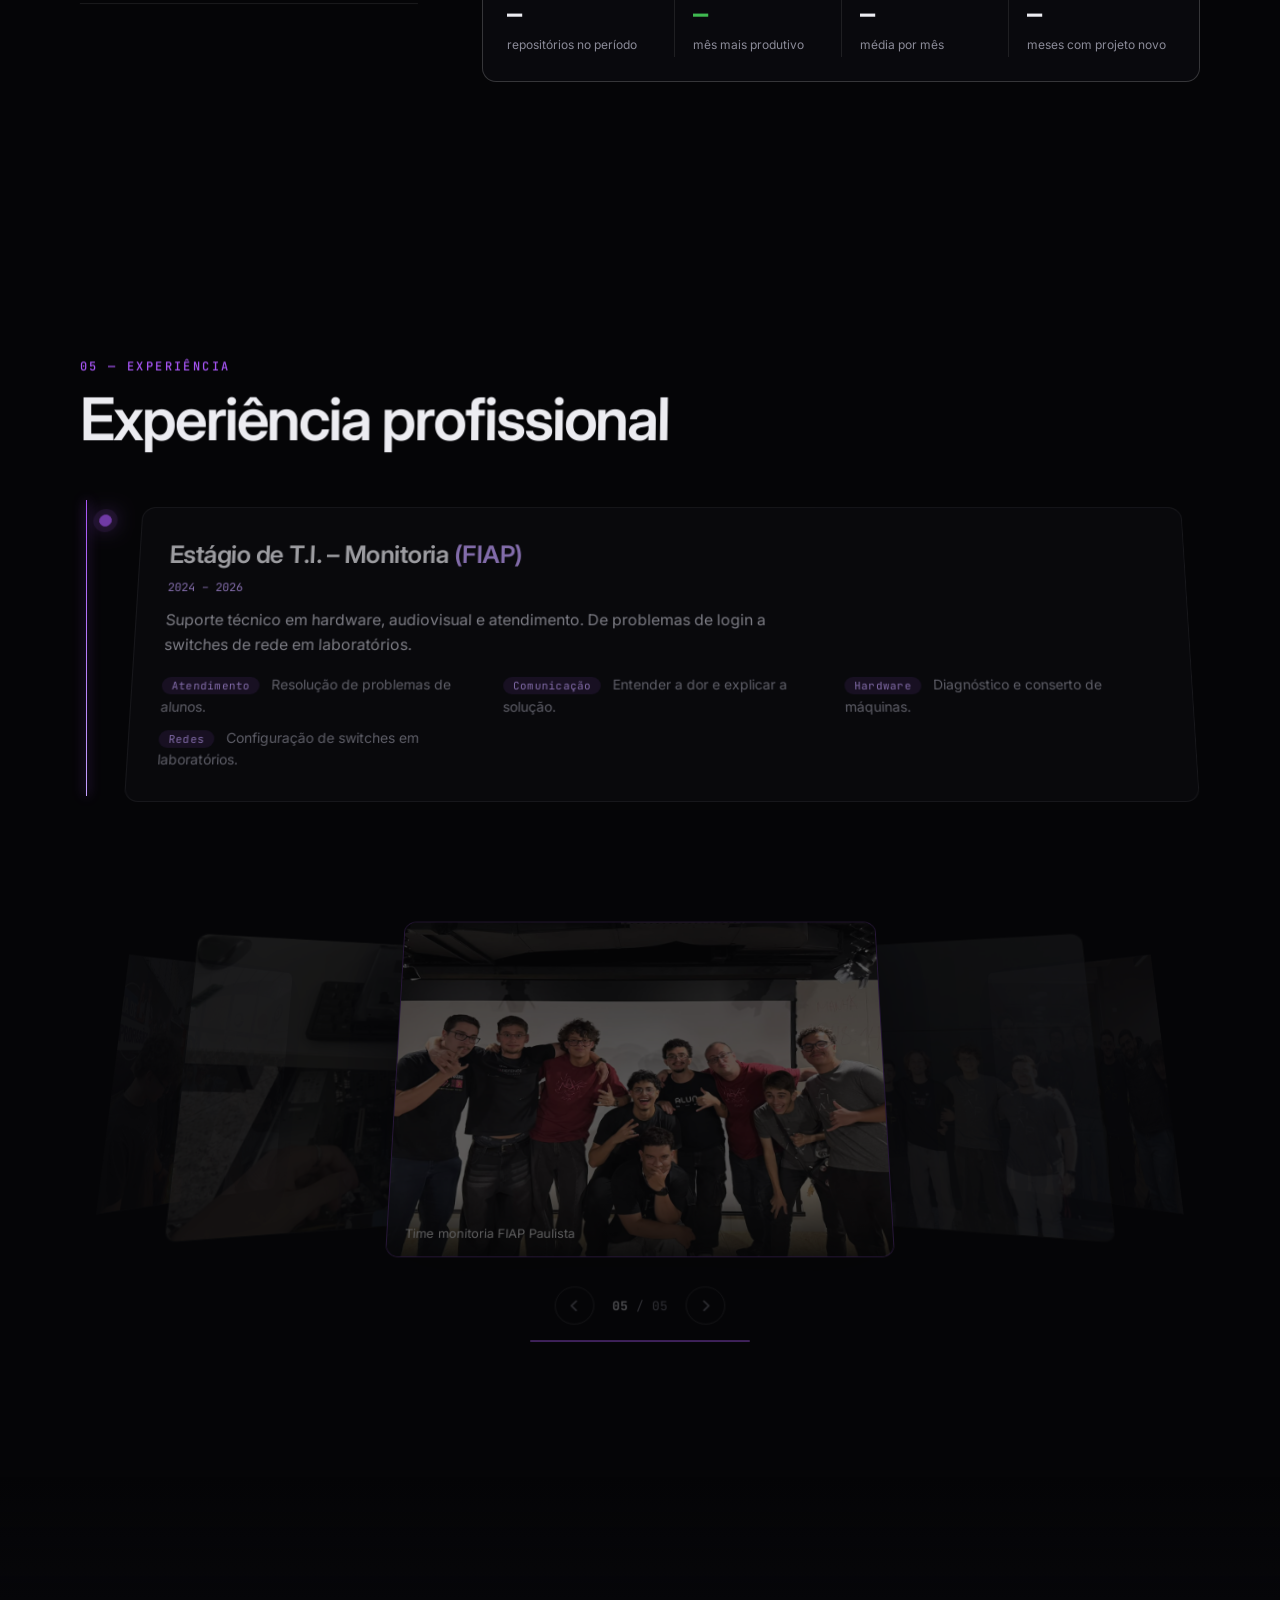
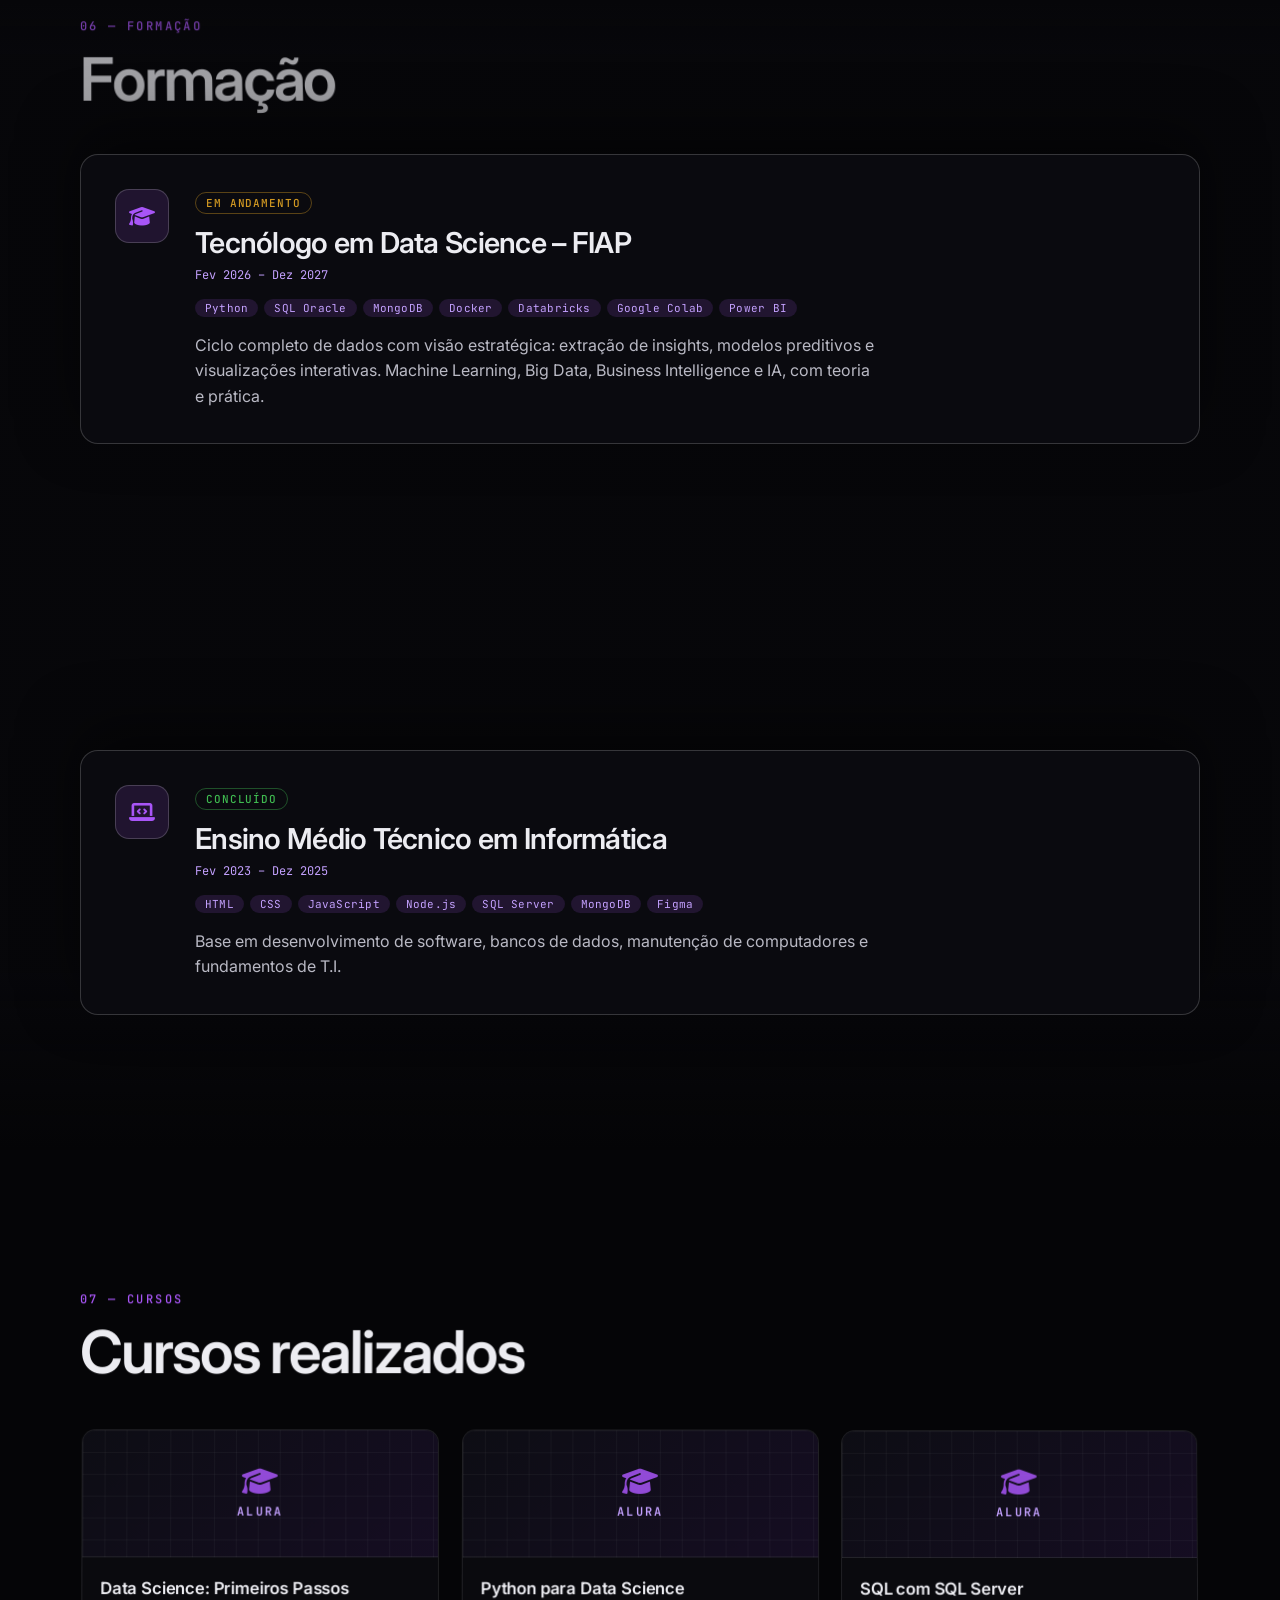
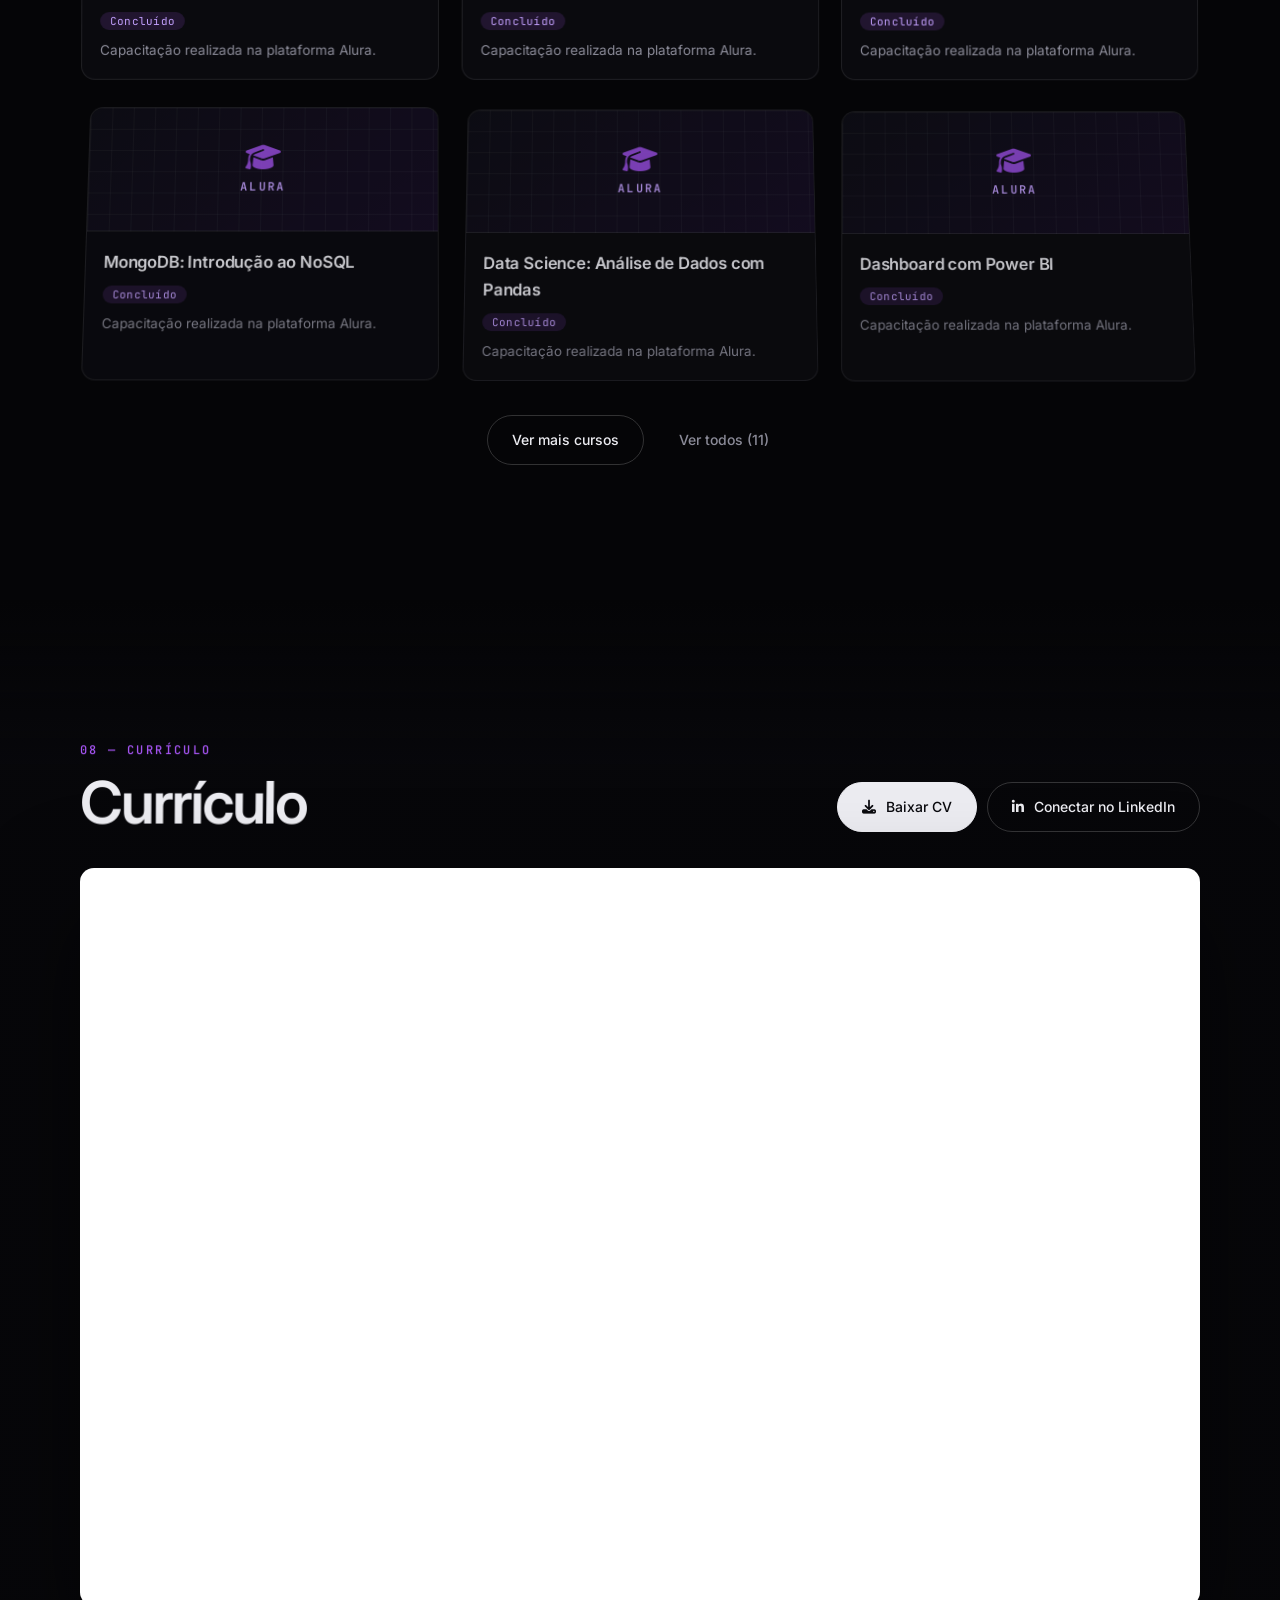
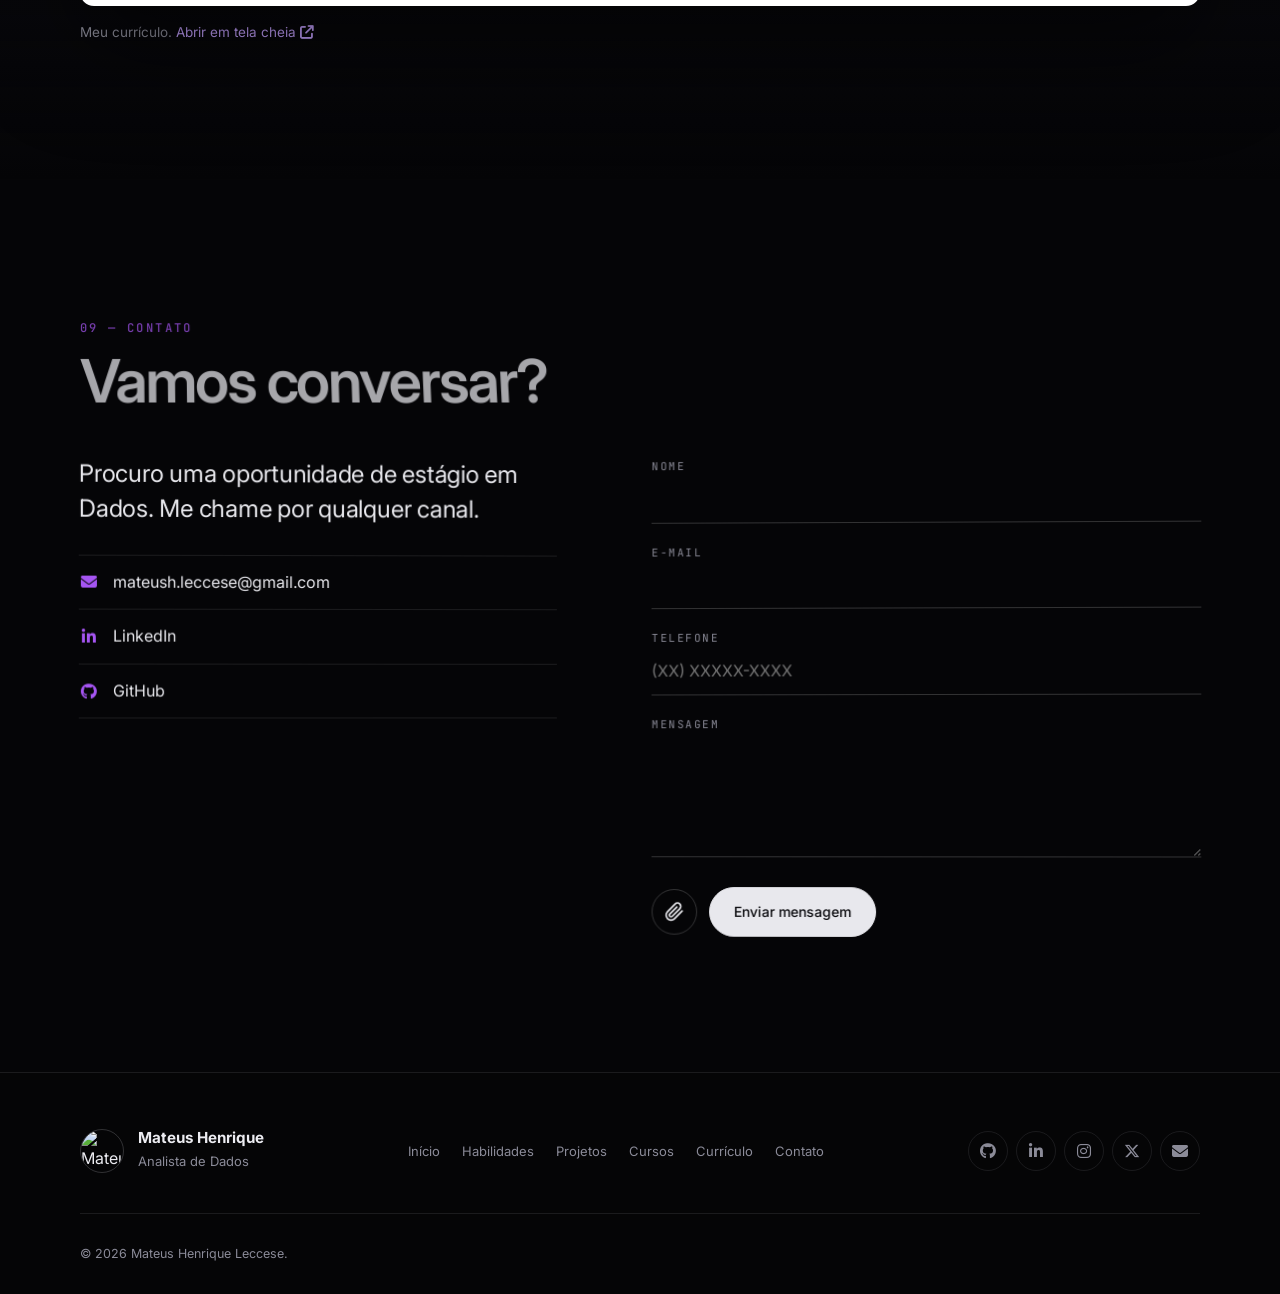
==== commit a05ae885: "Gráfico de linhas sem efeito glassmorphism (card liso)" ====
--- a/index.html
+++ b/index.html
@@ -181,7 +181,7 @@
                     <li><span>Método</span><p>Contei os repositórios criados em cada mês, do primeiro até hoje.</p></li>
                     <li><span>Leitura</span><p id="case-reading">Carregando dados...</p></li>
                 </ol>
-                <div class="glass-stage" data-r3d="right">
+                <div class="chart-col" data-r3d="right">
                 <div class="chart-card">
                     <div class="chart-head">
                         <div>
--- a/css/root.css
+++ b/css/root.css
@@ -86,3 +86,12 @@
     html { scroll-behavior: auto; }
     *, *::before, *::after { animation-duration: .01ms !important; animation-iteration-count: 1 !important; transition-duration: .01ms !important; }
 }
+
+/* barra de rolagem: fundo transparente, indicador roxo */
+::-webkit-scrollbar { width: 10px; height: 10px; }
+::-webkit-scrollbar-track, ::-webkit-scrollbar-corner { background: transparent; }
+::-webkit-scrollbar-thumb { border: 2px solid transparent; border-radius: 999px; background: linear-gradient(180deg, #c4a1ff, #a855f7 55%, #7c3aed) padding-box; }
+::-webkit-scrollbar-thumb:hover { background: linear-gradient(180deg, #d6bcff, #b970ff 55%, #8b4df0) padding-box; }
+@supports not selector(::-webkit-scrollbar) {
+    html { scrollbar-width: thin; scrollbar-color: #a855f7 transparent; }
+}
--- a/css/case.css
+++ b/css/case.css
@@ -1,5 +1,5 @@
 /* ==========================================================
-   ESTUDO DE CASO · gráfico minimalista de repositórios por mês
+   ESTUDO DE CASO · gráfico de linhas minimalista de repositórios por mês
    ========================================================== */
 .case-grid { display: grid; grid-template-columns: minmax(0, .8fr) minmax(0, 1.7fr); gap: clamp(28px, 5vw, 64px); align-items: start; }
 
@@ -10,19 +10,10 @@
 .case-steps p { color: #b9b9c4; font-size: 14.5px; line-height: 1.55; }
 .case-steps li:last-child p { color: var(--fg); }
 
-.glass-stage { position: relative; min-width: 0; isolation: isolate; }
-/* manchas de luz atrás do vidro: é o que o desfoque do card "borra" */
-.glass-stage::before, .glass-stage::after { content: ''; position: absolute; z-index: -1; border-radius: 50%; pointer-events: none; }
-.glass-stage::before { width: 62%; aspect-ratio: 1; top: -14%; right: -9%; background: radial-gradient(circle, rgba(168, 85, 247, .42), transparent 68%); }
-.glass-stage::after { width: 52%; aspect-ratio: 1; bottom: -16%; left: -8%; background: radial-gradient(circle, rgba(124, 58, 237, .34), transparent 68%); }
+.chart-col { min-width: 0; }
 
-.chart-card { --bad: #f85149; position: relative; min-width: 0; padding: 24px; border-radius: var(--radius); border: 1px solid rgba(255, 255, 255, .15);
-    background: linear-gradient(140deg, rgba(255, 255, 255, .10), rgba(255, 255, 255, .03) 42%, rgba(168, 85, 247, .08));
-    -webkit-backdrop-filter: blur(24px) saturate(1.6); backdrop-filter: blur(24px) saturate(1.6);
-    box-shadow: 0 24px 60px -24px rgba(0, 0, 0, .8), inset 0 1px 0 rgba(255, 255, 255, .2), inset 0 -1px 0 rgba(255, 255, 255, .04); }
-/* brilho diagonal do vidro */
-.chart-card::before { content: ''; position: absolute; inset: 0; border-radius: inherit; pointer-events: none; background: linear-gradient(118deg, rgba(255, 255, 255, .13) 0%, rgba(255, 255, 255, 0) 32%); }
-.chart-card > * { position: relative; }
+/* card liso: fundo sólido e borda fina, sem vidro */
+.chart-card { --bad: #f85149; position: relative; min-width: 0; padding: 24px; border-radius: var(--radius); border: 1px solid var(--line-2); background: var(--panel); }
 .chart-head { display: flex; justify-content: space-between; align-items: flex-start; flex-wrap: wrap; gap: 14px; margin-bottom: 18px; }
 .chart-head h3 { font-size: 1rem; font-weight: 600; letter-spacing: -.01em; }
 .chart-head small { color: var(--muted); font: 11.5px var(--mono); }
@@ -45,17 +36,26 @@
 .chart-svg .val { text-anchor: middle; fill: var(--fg); font-weight: 500; opacity: 0; transition: opacity .5s .8s; }
 .chart.in .val { opacity: 1; }
 
-.chart-svg .bar { stroke: rgba(255, 255, 255, .3); stroke-width: 1; transform-box: fill-box; transform-origin: 50% 100%; transform: scaleY(0); transition: transform .9s cubic-bezier(.2, .8, .2, 1) calc(var(--i) * 30ms), filter .25s, stroke .25s; }
-.chart.in .bar { transform: scaleY(1); }
-.chart.still .bar, .chart.still .val { transition: filter .25s, stroke .25s; }
-.chart-svg .bar.up { fill: url(#gUp); filter: drop-shadow(0 0 9px rgba(63, 185, 80, .38)); }
-.chart-svg .bar.down { fill: url(#gDown); filter: drop-shadow(0 0 9px rgba(248, 81, 73, .34)); }
-.chart-svg .bar.mid { fill: url(#gMid); filter: drop-shadow(0 0 9px rgba(168, 85, 247, .4)); }
-.chart-svg .bar.on { stroke: rgba(255, 255, 255, .75); filter: brightness(1.3) drop-shadow(0 0 12px rgba(255, 255, 255, .25)); }
+/* linha + área + pontos */
+.chart-svg .area { fill: url(#gArea); }
+.chart-svg .reveal { transform-box: fill-box; transform-origin: 0 50%; transform: scaleX(0); transition: transform 1.5s cubic-bezier(.3, .7, .2, 1) .15s; }
+.chart.in .reveal { transform: scaleX(1); }
+.chart-svg .line { fill: none; stroke: var(--accent-2); stroke-width: 2.2; stroke-linecap: round; stroke-linejoin: round; stroke-dasharray: 1; stroke-dashoffset: 1; filter: drop-shadow(0 0 7px rgba(168, 85, 247, .75)); transition: stroke-dashoffset 1.5s cubic-bezier(.3, .7, .2, 1) .1s; }
+.chart.in .line { stroke-dashoffset: 0; }
+.chart-svg .guide { stroke: rgba(255, 255, 255, .28); stroke-dasharray: 3 4; opacity: 0; transition: opacity .15s; }
+.chart-svg .guide.on { opacity: 1; }
+.chart-svg .pt { stroke: rgba(255, 255, 255, .9); stroke-width: 1.5; transform-box: fill-box; transform-origin: center; transform: scale(0); transition: transform .5s cubic-bezier(.3, 1.6, .5, 1) calc(.55s + var(--i) * 45ms); }
+.chart.in .pt { transform: scale(1); }
+.chart-svg .pt.up { fill: var(--good); filter: drop-shadow(0 0 6px rgba(63, 185, 80, .85)); }
+.chart-svg .pt.down { fill: #f85149; filter: drop-shadow(0 0 6px rgba(248, 81, 73, .85)); }
+.chart-svg .pt.mid { fill: var(--accent); filter: drop-shadow(0 0 6px rgba(168, 85, 247, .85)); }
+.chart.in .pt.on { transform: scale(1.6); transition-delay: 0s; }
+.chart.still .reveal, .chart.still .line { transition: none; }
+.chart.still .pt { transition: transform .2s; }
 .chart-svg .hit { fill: transparent; outline: none; }
 .chart-svg .hit:focus-visible { stroke: var(--accent); stroke-width: 1; }
 
-.chart-tip { position: absolute; z-index: 3; min-width: 170px; max-width: 240px; padding: 10px 12px; pointer-events: none; border: 1px solid rgba(255, 255, 255, .18); border-radius: 12px; background: rgba(14, 10, 24, .72); -webkit-backdrop-filter: blur(16px); backdrop-filter: blur(16px); box-shadow: 0 10px 30px -8px rgba(0, 0, 0, .7), inset 0 1px 0 rgba(255, 255, 255, .12); font-size: 12.5px; transform: translate(-50%, calc(-100% - 10px)); }
+.chart-tip { position: absolute; z-index: 3; min-width: 170px; max-width: 240px; padding: 10px 12px; pointer-events: none; border: 1px solid var(--line-2); border-radius: 10px; background: #0d0d12; font-size: 12.5px; transform: translate(-50%, calc(-100% - 10px)); }
 .chart-tip.below { transform: translate(-50%, 6px); }
 .chart-tip[hidden] { display: none; }
 .chart-tip b { display: block; white-space: nowrap; font-size: 13px; font-weight: 600; }
@@ -73,7 +73,7 @@
 .chart-legend .down::before { background: #f85149; box-shadow: 0 0 8px rgba(248, 81, 73, .7); }
 .chart-legend .avg::before { width: 14px; height: 0; border-radius: 0; border-top: 1px dashed var(--accent-2); }
 
-.case-stats { display: grid; grid-template-columns: repeat(4, 1fr); margin-top: 18px; border-top: 1px solid rgba(255, 255, 255, .1); }
+.case-stats { display: grid; grid-template-columns: repeat(4, 1fr); margin-top: 18px; border-top: 1px solid var(--line); }
 .case-stats div { padding: 16px 0 0; }
 .case-stats strong.good { color: var(--good); }
 .case-stats div + div { padding-left: 18px; border-left: 1px solid var(--line); }
@@ -90,6 +90,7 @@
     .case-stats div:nth-child(n+3) { margin-top: 16px; }
 }
 @media (prefers-reduced-motion: reduce) {
-    .chart-svg .bar { transform: none; transition: none; }
-    .chart-svg .val { opacity: 1; transition: none; }
+        .chart-svg .val { opacity: 1; transition: none; }
+    .chart-svg .reveal, .chart-svg .pt { transform: none; transition: none; }
+    .chart-svg .line { stroke-dashoffset: 0; transition: none; }
 }
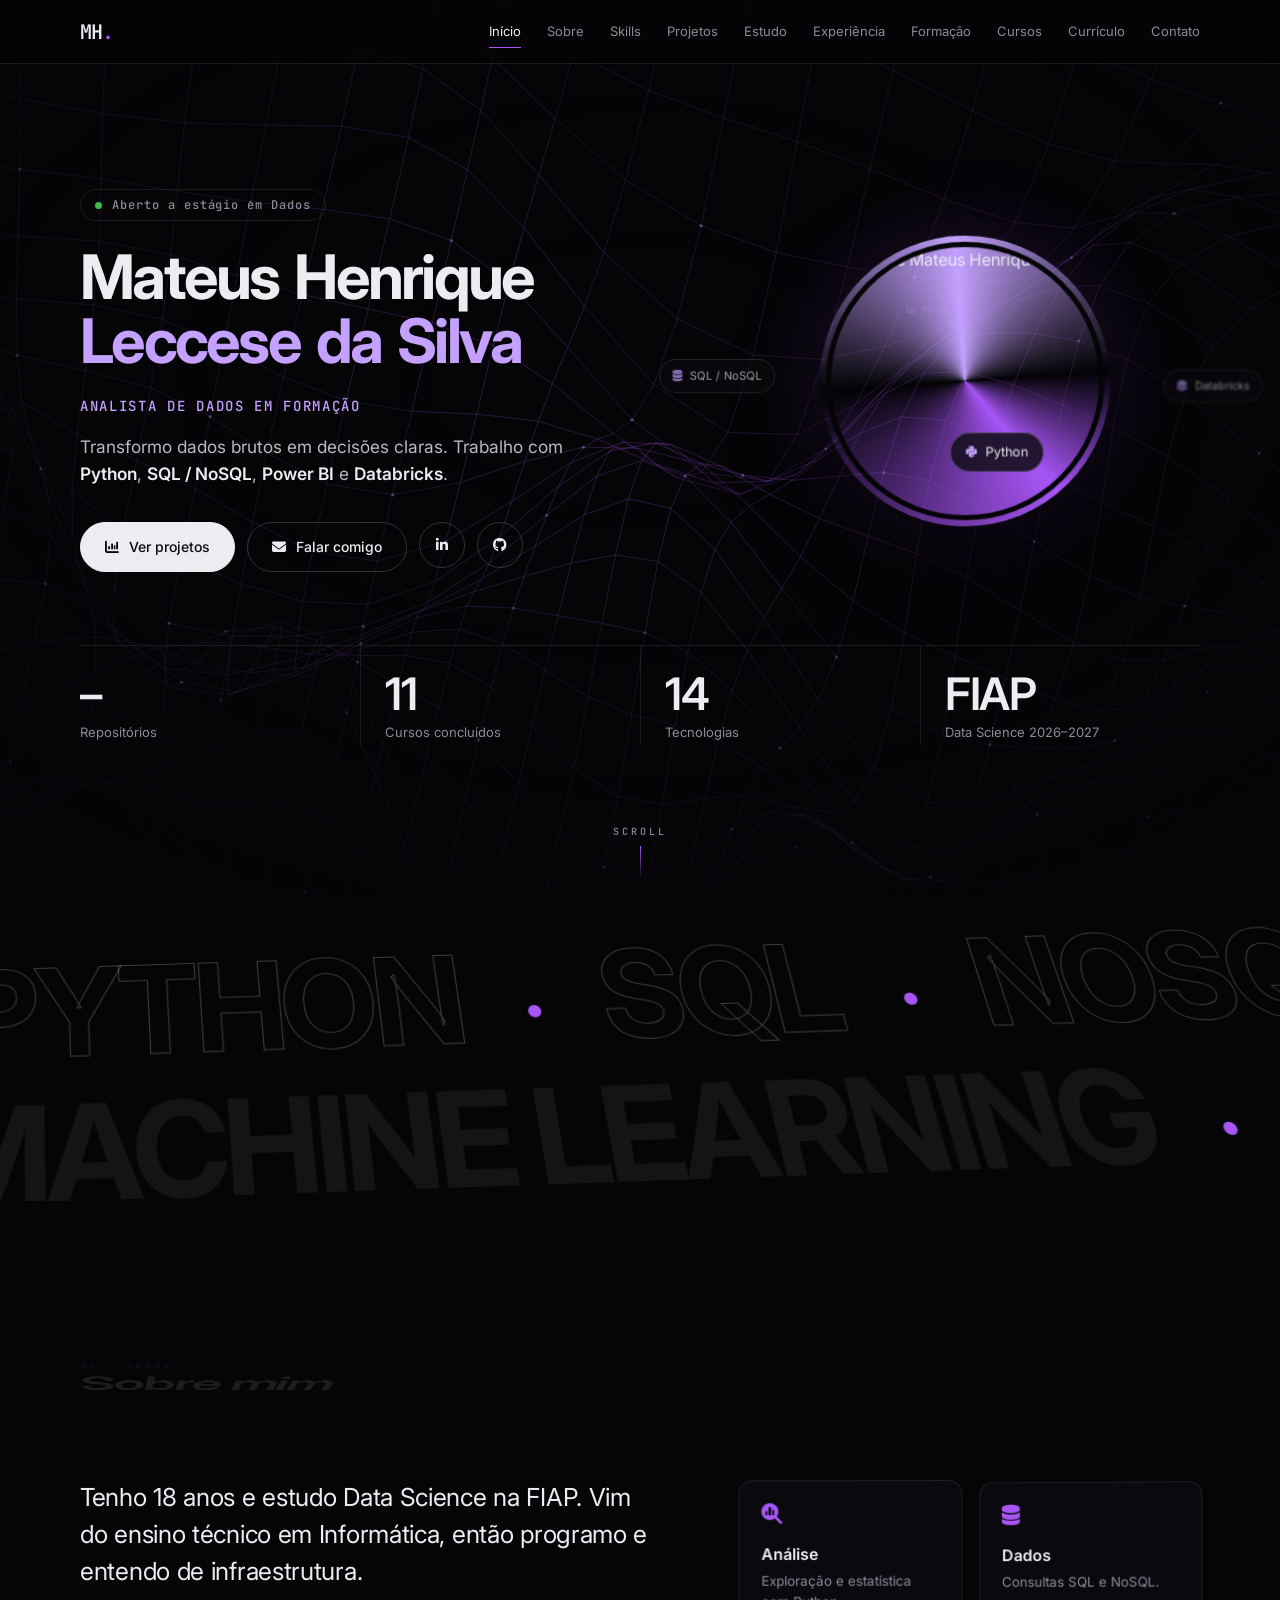
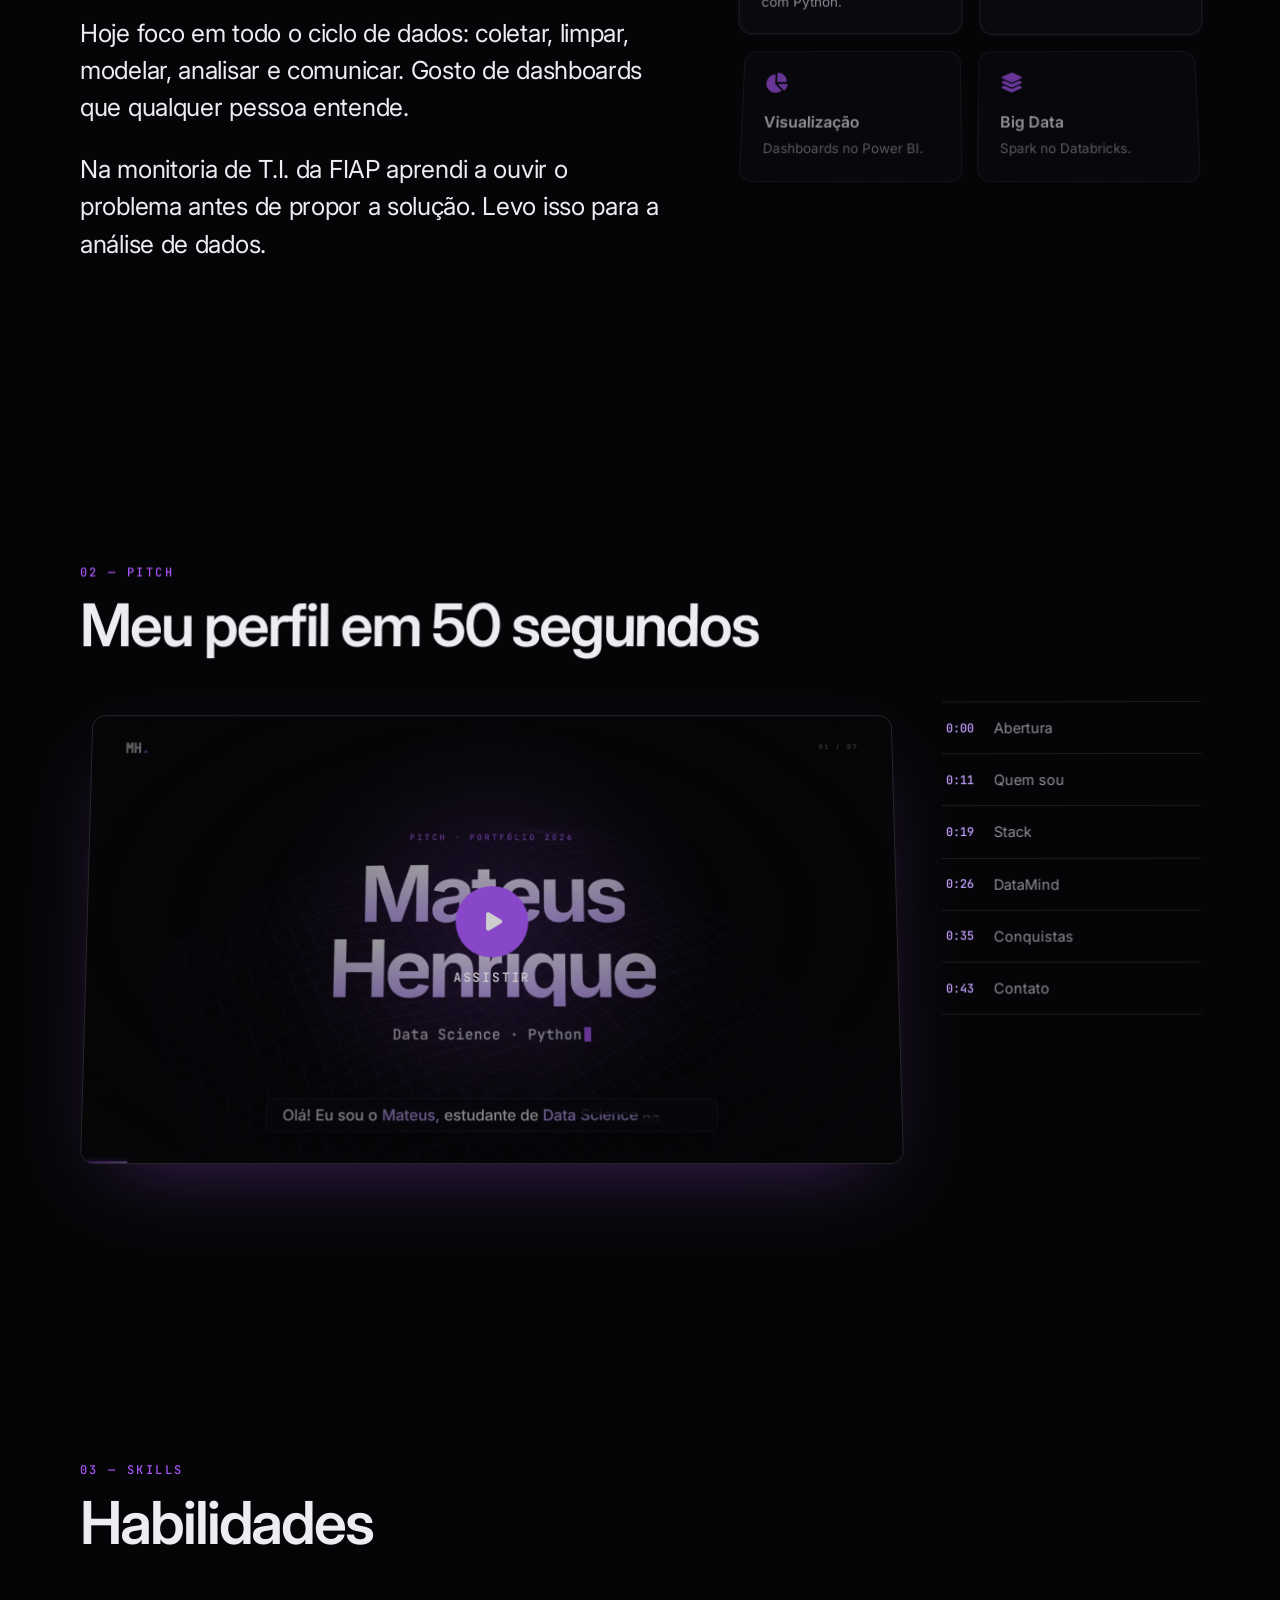
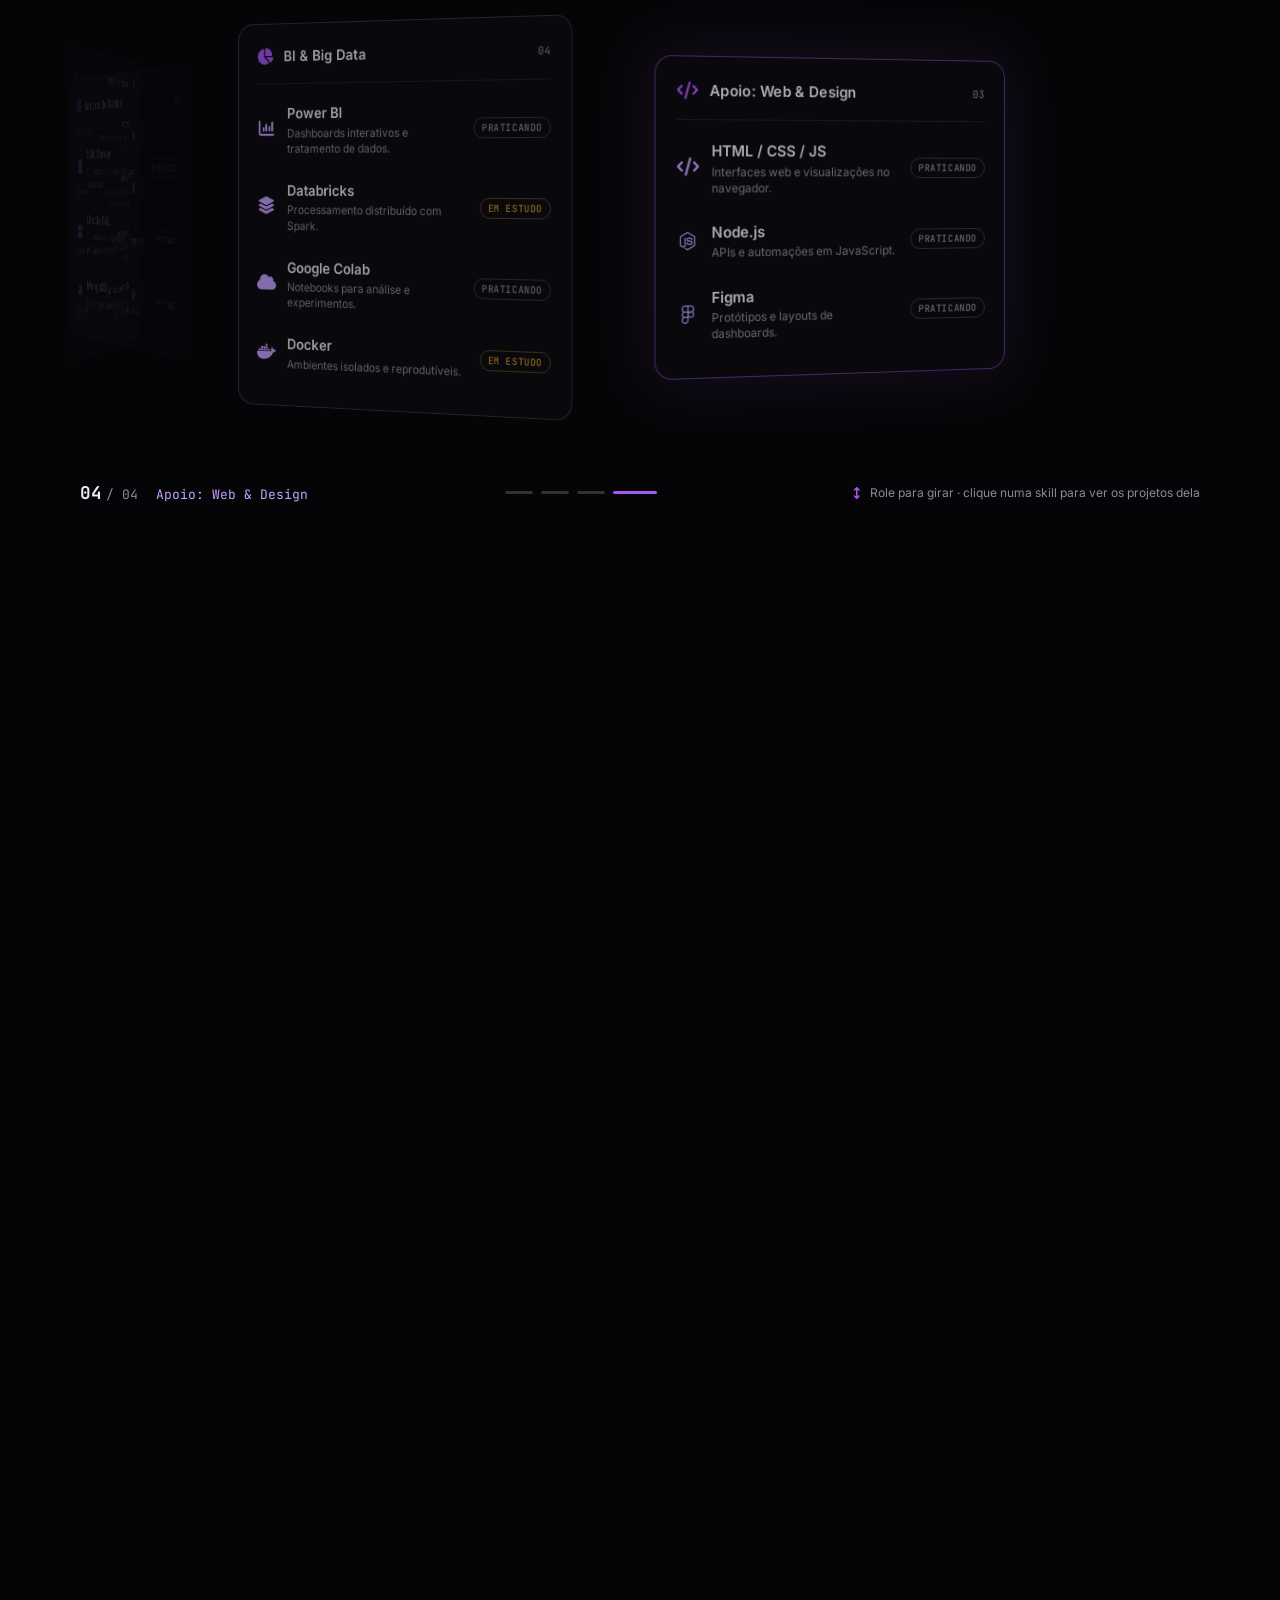
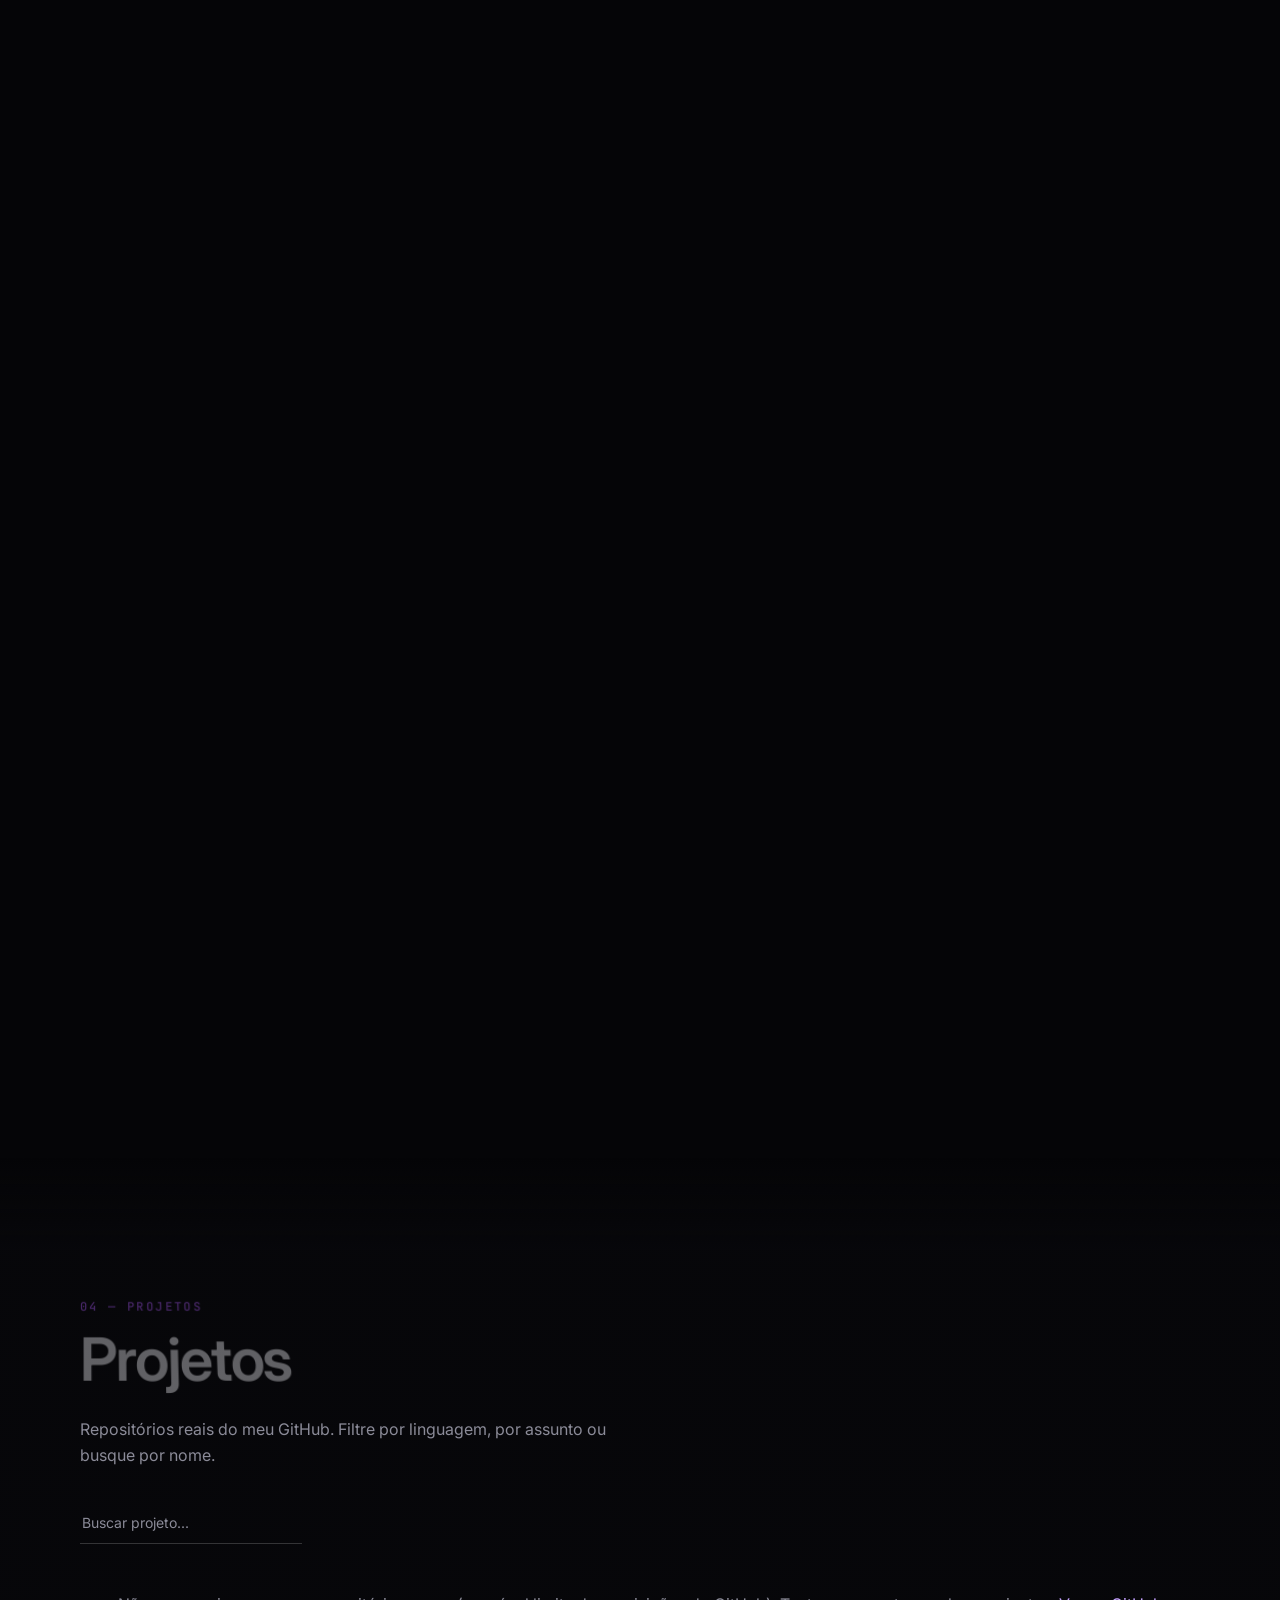
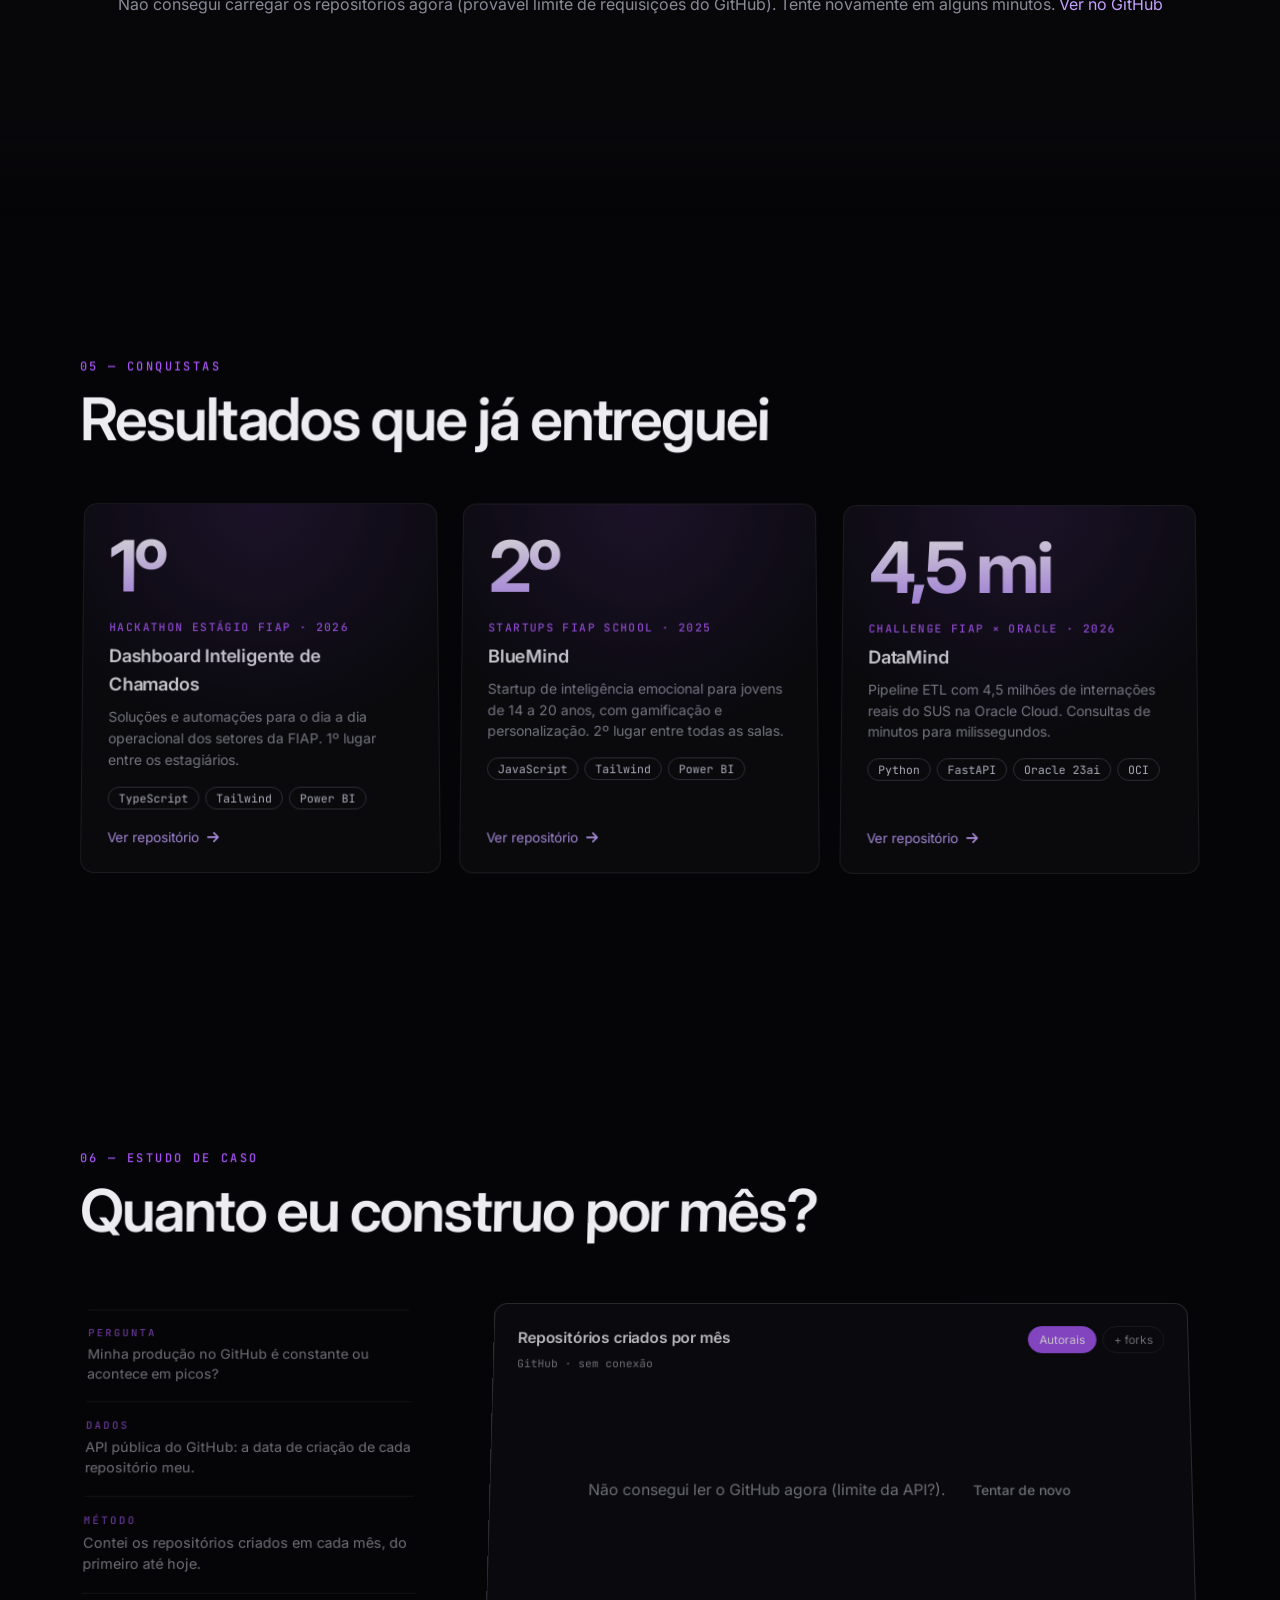
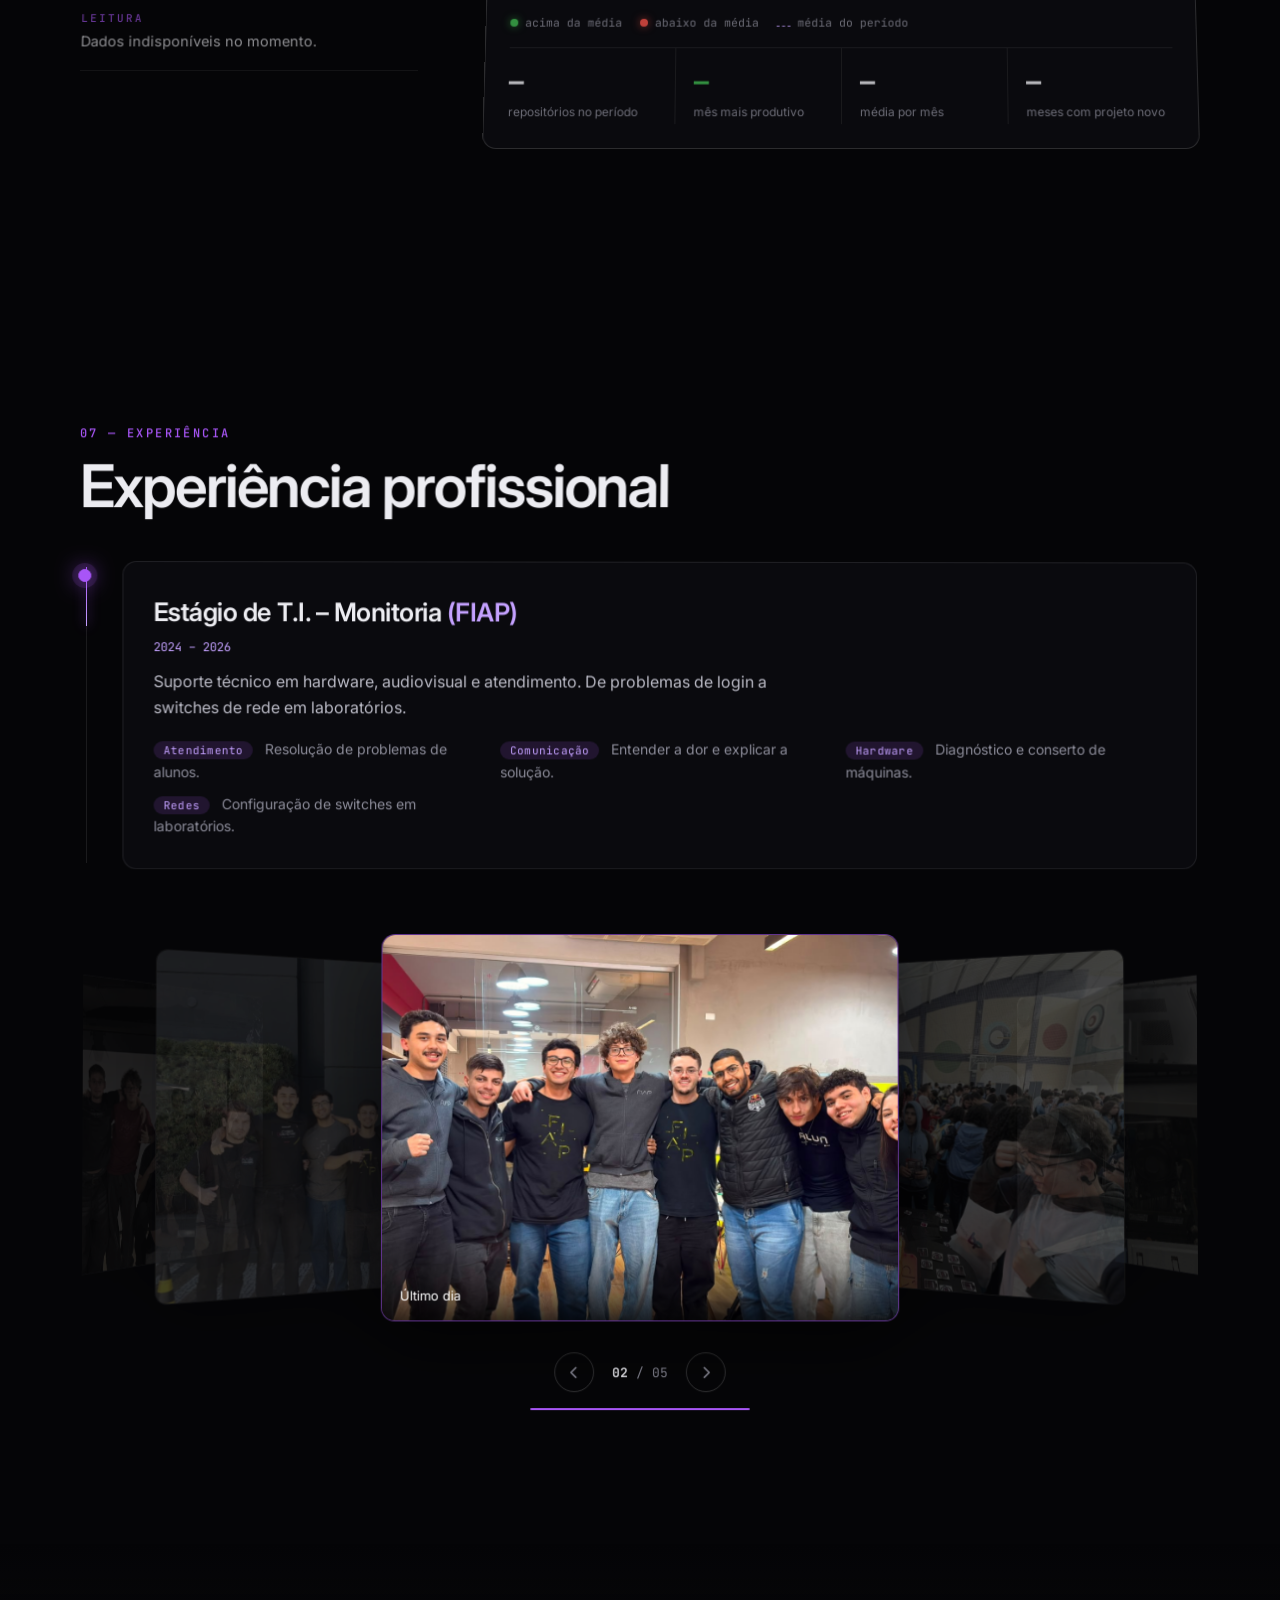
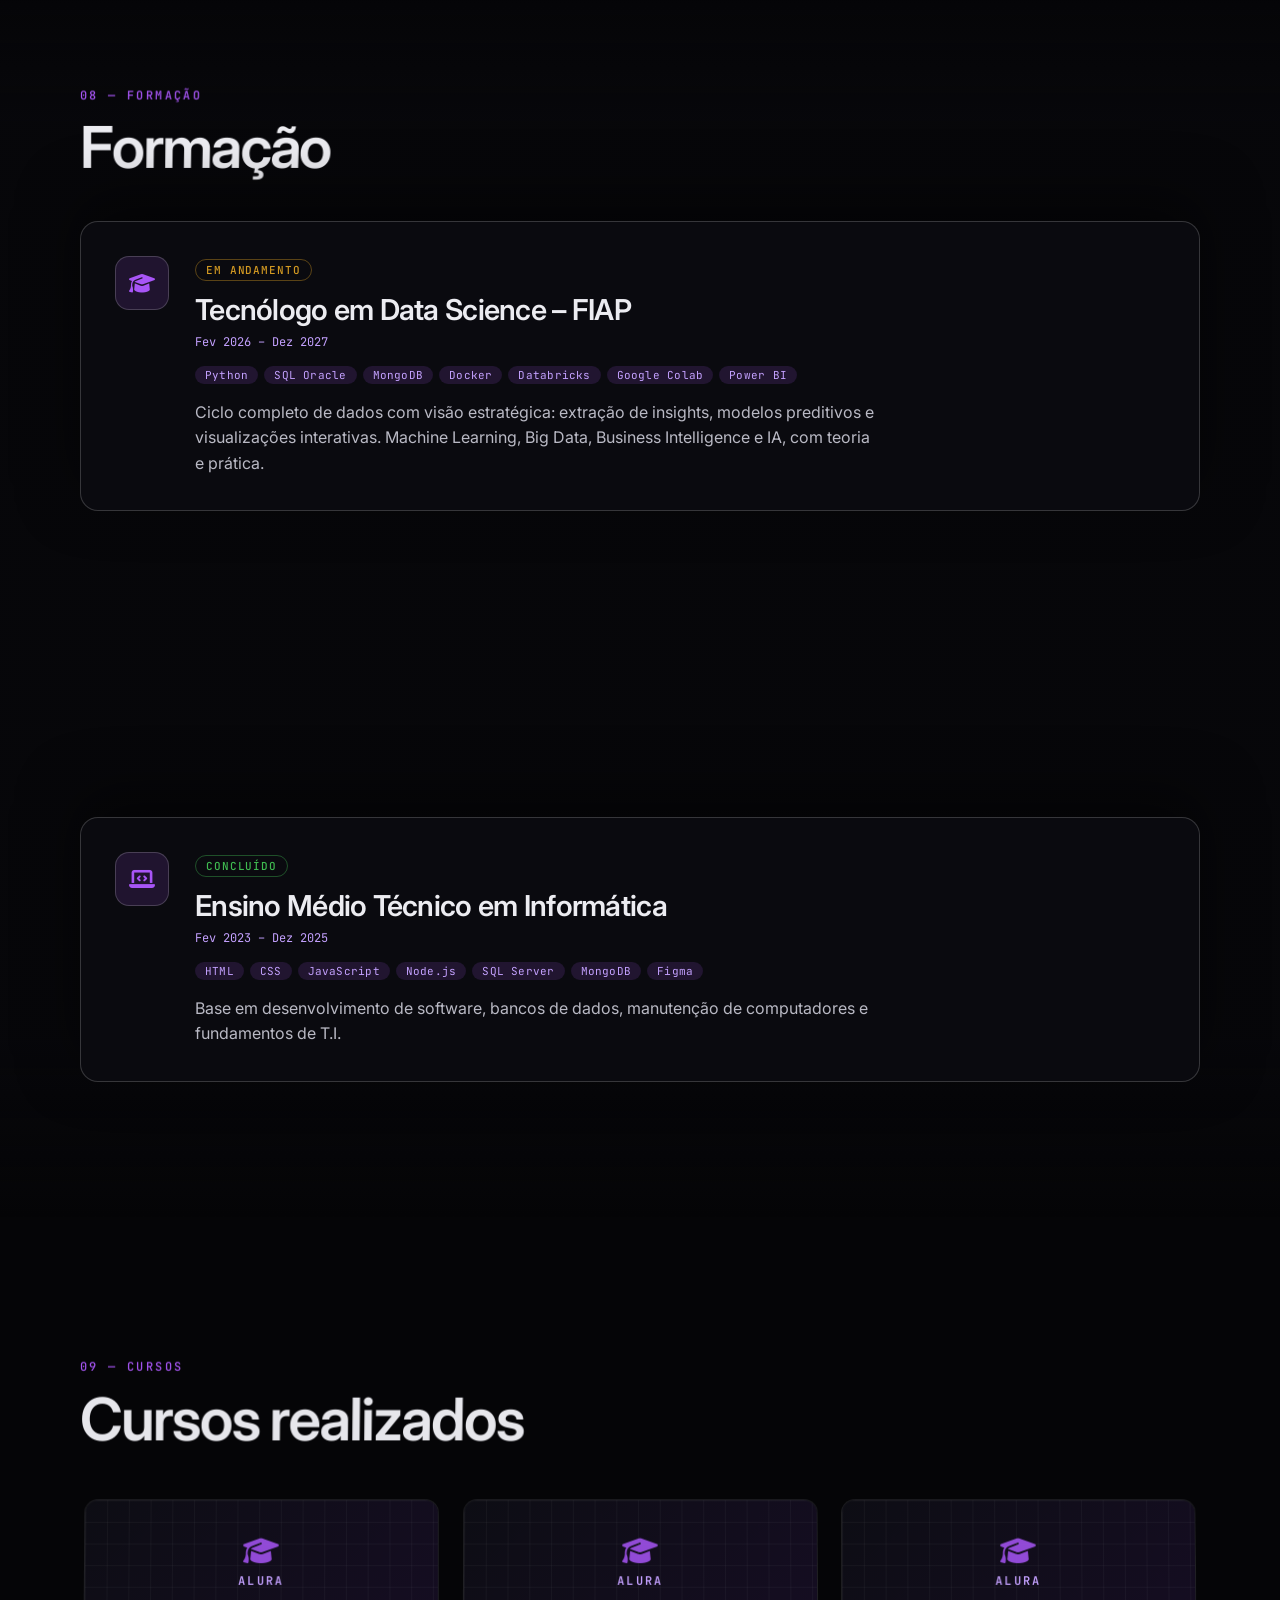
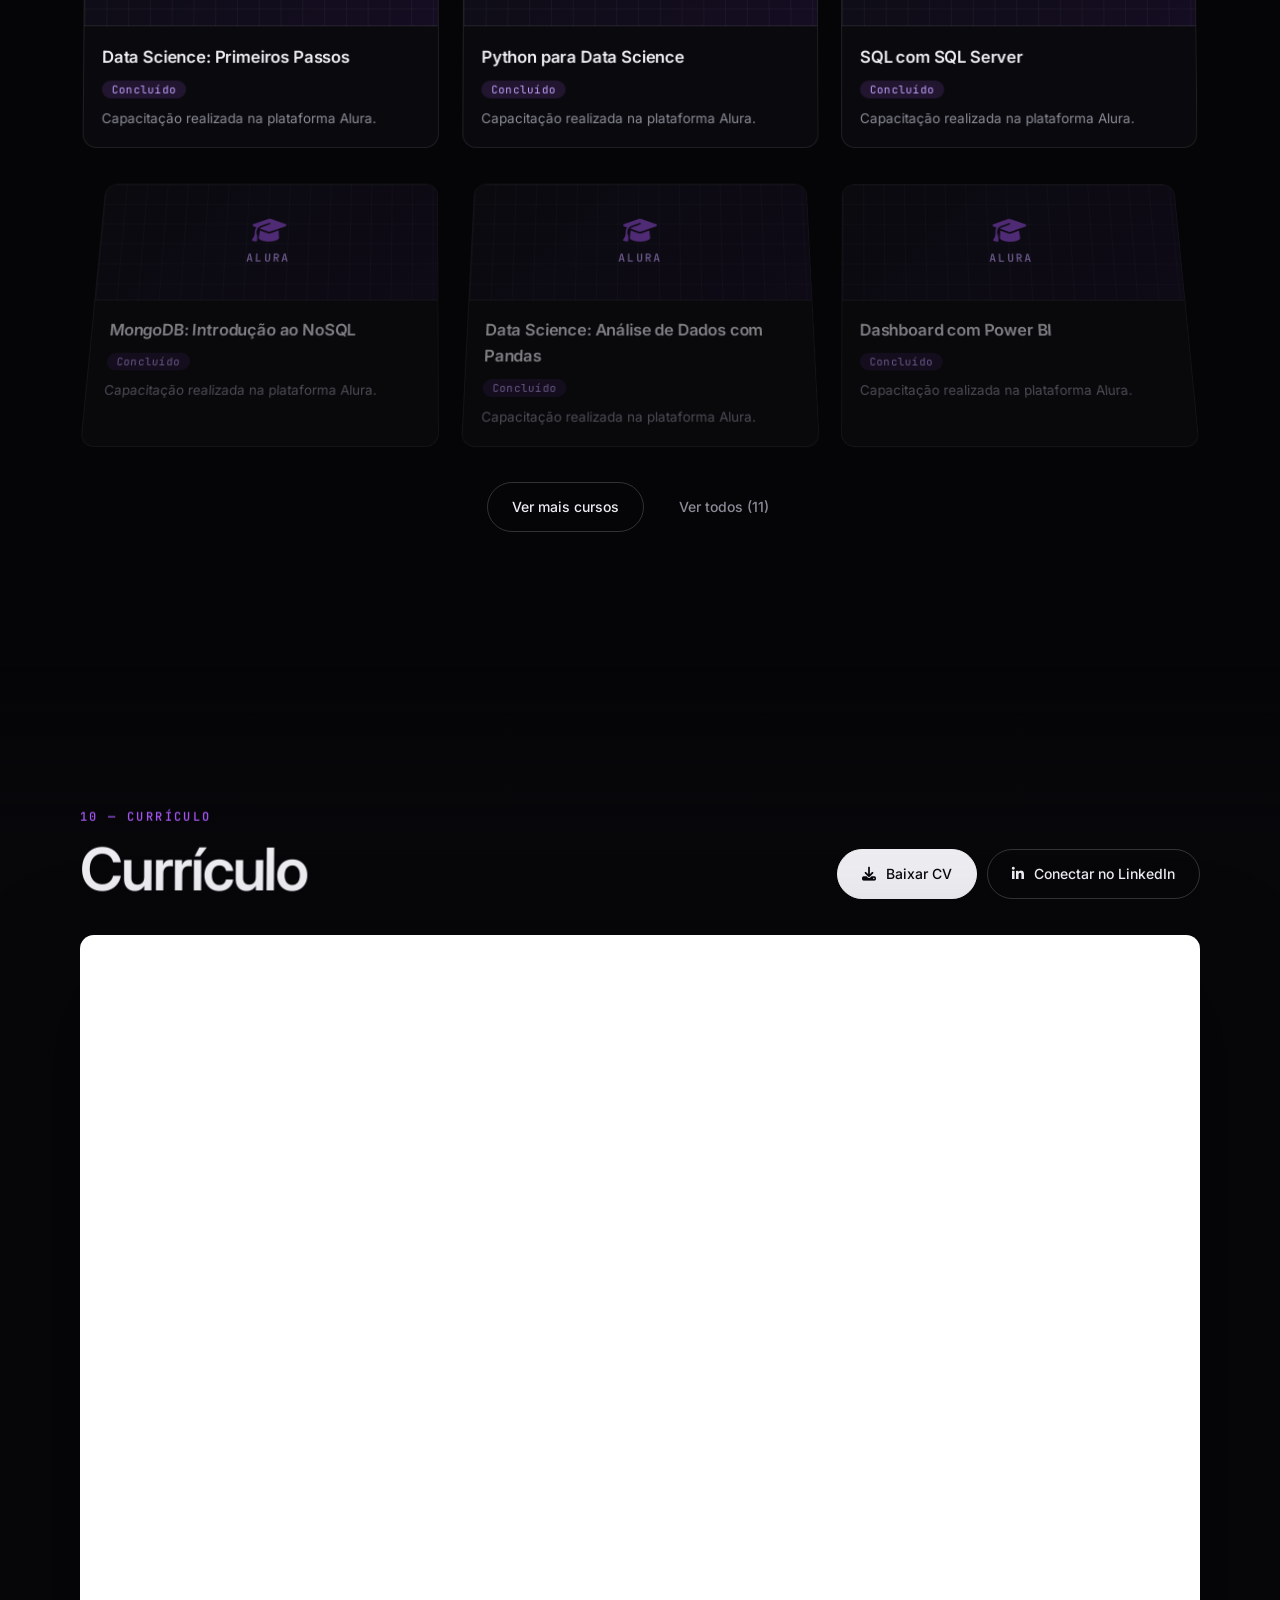
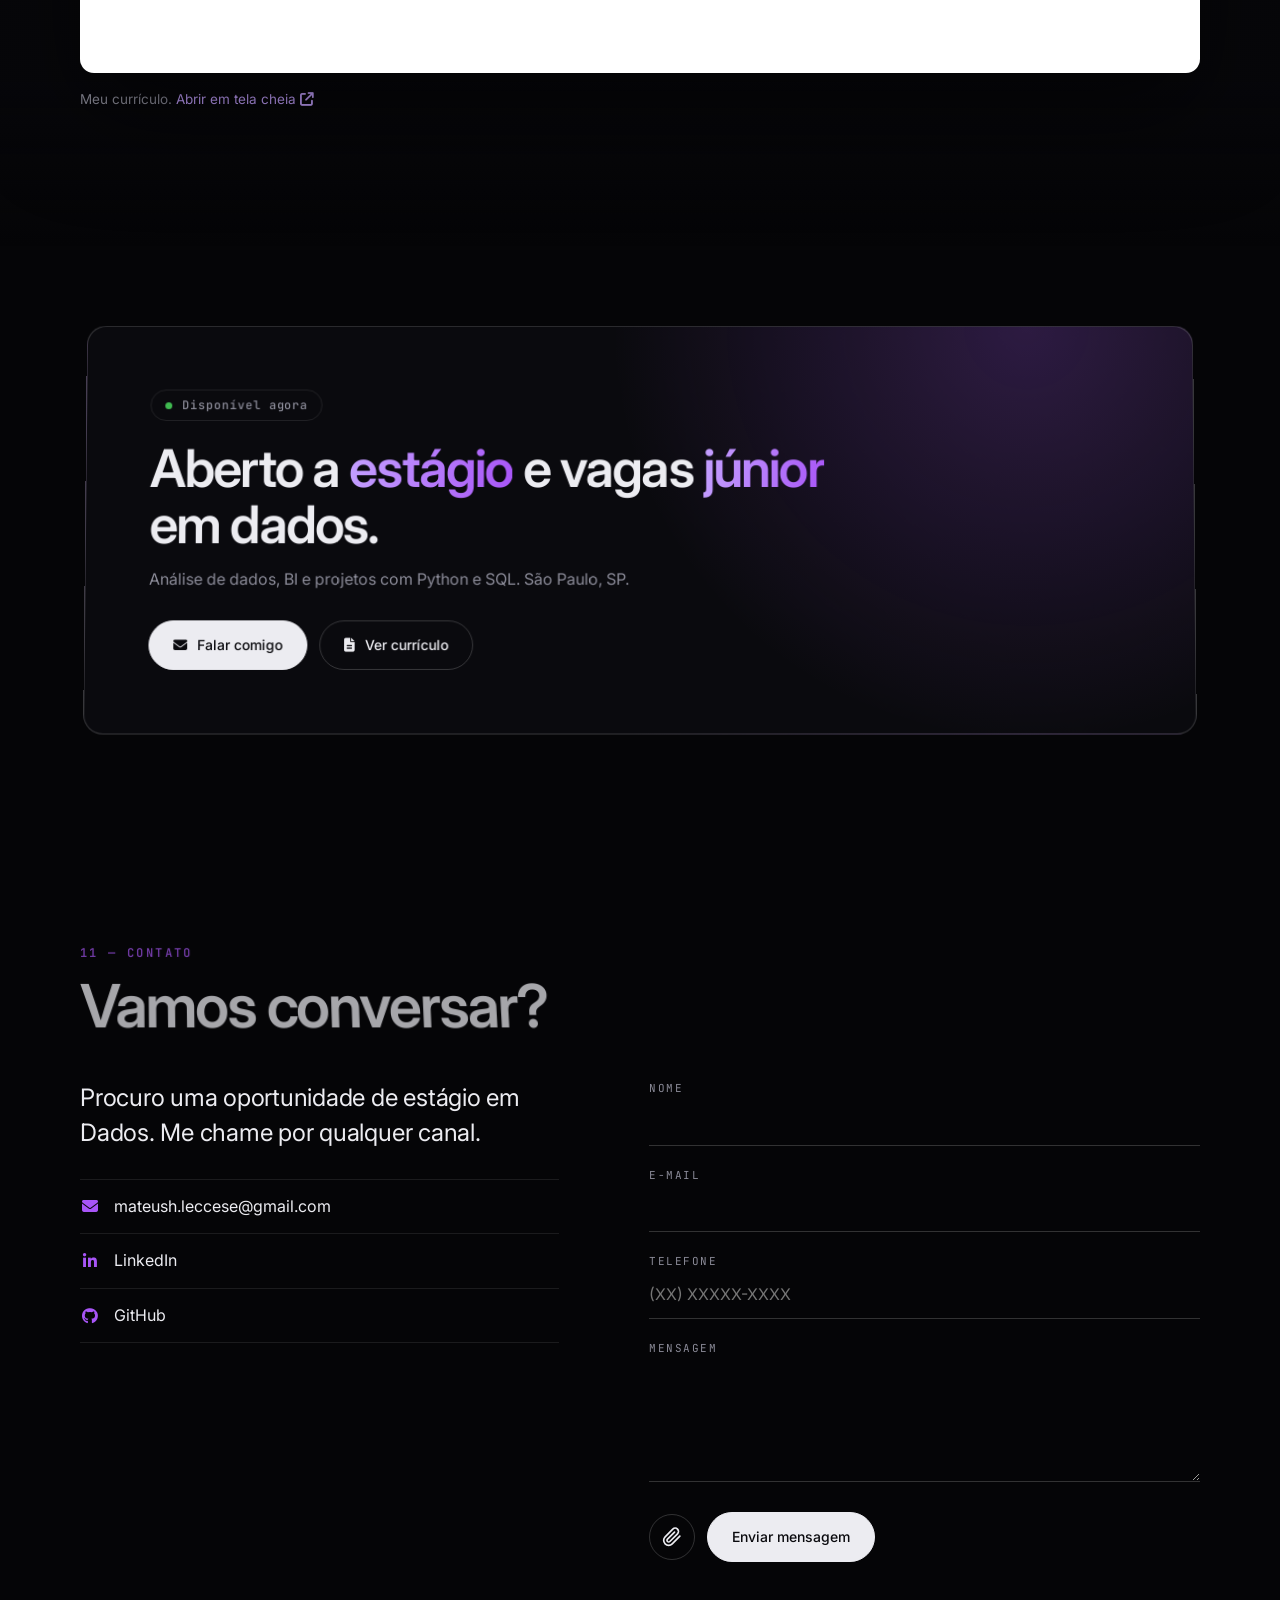
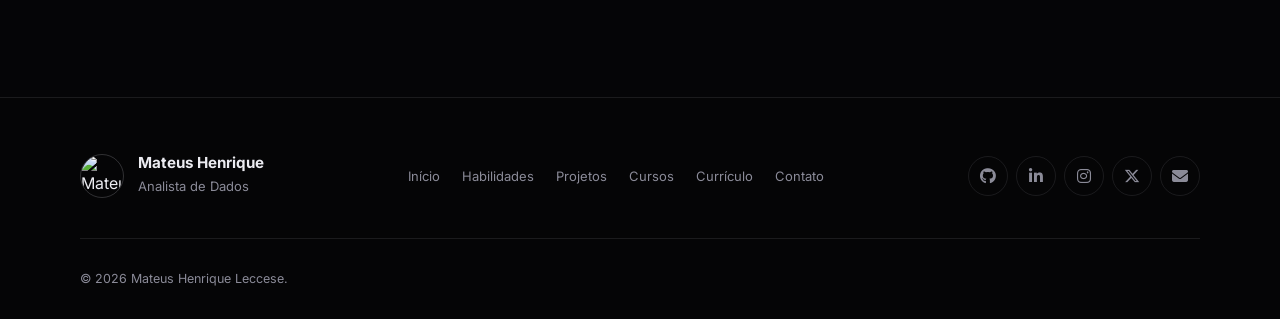
==== commit 8968f0e6: "Adiciona pitch em vídeo, conquistas, chamada e SEO - Seção "Pitch": vídeo de apresentação (50 s) com" ====
--- a/index.html
+++ b/index.html
@@ -7,7 +7,23 @@
     <meta name="description" content="Portfólio de Mateus Henrique Leccese: Python, SQL, Power BI e Databricks. Estudante de Data Science na FIAP.">
     <meta property="og:title" content="Mateus Henrique | Analista de Dados">
     <meta property="og:description" content="Transformo dados em decisões. Python, SQL, Power BI e Big Data.">
-    <meta property="og:image" content="https://github.com/mateus-henriquee.png">
+    <meta property="og:image" content="https://portfolio-mateus-henriquee.vercel.app/img/og.jpg">
+    <meta property="og:image:width" content="1200">
+    <meta property="og:image:height" content="630">
+    <meta property="og:type" content="website">
+    <meta property="og:url" content="https://portfolio-mateus-henriquee.vercel.app/">
+    <meta property="og:locale" content="pt_BR">
+    <meta name="twitter:card" content="summary_large_image">
+    <meta name="twitter:title" content="Mateus Henrique | Analista de Dados">
+    <meta name="twitter:image" content="https://portfolio-mateus-henriquee.vercel.app/img/og.jpg">
+    <link rel="canonical" href="https://portfolio-mateus-henriquee.vercel.app/">
+    <script type="application/ld+json">
+    {"@context": "https://schema.org", "@type": "Person", "name": "Mateus Henrique Leccese da Silva",
+      "jobTitle": "Estudante de Data Science", "url": "https://portfolio-mateus-henriquee.vercel.app/",
+      "alumniOf": {"@type": "CollegeOrUniversity", "name": "FIAP"},
+      "knowsAbout": ["Python", "SQL", "Power BI", "Pandas", "MongoDB", "Oracle Cloud", "Análise de Dados"],
+      "sameAs": ["https://github.com/mateus-henriquee", "https://www.linkedin.com/in/devmateus-henriquee"]}
+    </script>
     <meta name="theme-color" content="#050507">
     <link rel="icon" href="https://avatars.githubusercontent.com/u/99336388?v=4">
     <link rel="preconnect" href="https://fonts.googleapis.com">
@@ -22,6 +38,9 @@
     <link rel="stylesheet" href="css/projects.css">
     <link rel="stylesheet" href="css/cards.css">
     <link rel="stylesheet" href="css/case.css">
+    <link rel="stylesheet" href="css/pitch.css">
+    <link rel="stylesheet" href="css/achievements.css">
+    <link rel="stylesheet" href="css/cta.css">
     <link rel="stylesheet" href="css/experience.css">
     <link rel="stylesheet" href="css/lightbox.css">
     <link rel="stylesheet" href="css/education.css">
@@ -131,11 +150,34 @@
         </div>
     </section>
 
+    <!-- PITCH EM VÍDEO -->
+    <section id="pitch" class="section">
+        <div class="container">
+            <div class="head" data-r3d="flip"><span class="eyebrow">02 — Pitch</span><h2 class="title">Meu perfil em 50 segundos</h2></div>
+            <div class="pitch-grid">
+                <div class="pitch-frame" data-r3d="up">
+                    <video id="pitch-video" preload="none" playsinline poster="video/pitch-poster.jpg" aria-label="Vídeo de apresentação de Mateus Henrique">
+                        <source src="video/pitch.mp4" type="video/mp4">
+                    </video>
+                    <button type="button" class="pitch-play" id="pitch-play" aria-label="Assistir ao vídeo"><i class="fa-solid fa-play"></i><span>Assistir</span></button>
+                </div>
+                <ol class="pitch-chapters" id="pitch-chapters" data-r3d="right">
+                    <li><button type="button" data-t="0"><time>0:00</time>Abertura</button></li>
+                    <li><button type="button" data-t="11.5"><time>0:11</time>Quem sou</button></li>
+                    <li><button type="button" data-t="19"><time>0:19</time>Stack</button></li>
+                    <li><button type="button" data-t="26"><time>0:26</time>DataMind</button></li>
+                    <li><button type="button" data-t="35"><time>0:35</time>Conquistas</button></li>
+                    <li><button type="button" data-t="43"><time>0:43</time>Contato</button></li>
+                </ol>
+            </div>
+        </div>
+    </section>
+
     <!-- SKILLS: palco fixo, anel 3D gira com o scroll -->
     <section id="skills" class="skills-pin">
         <div class="pin-sticky">
             <div class="container">
-                <div class="head"><span class="eyebrow">02 — Skills</span><h2 class="title">Habilidades</h2></div>
+                <div class="head"><span class="eyebrow">03 — Skills</span><h2 class="title">Habilidades</h2></div>
             </div>
             <div class="ring-stage">
                 <div class="ring" id="skill-ring"></div>
@@ -151,7 +193,7 @@
     <!-- PROJETOS -->
     <section id="projetos" class="section band">
         <div class="container">
-            <div class="head" data-r3d="flip"><span class="eyebrow">03 — Projetos</span><h2 class="title">Projetos</h2></div>
+            <div class="head" data-r3d="flip"><span class="eyebrow">04 — Projetos</span><h2 class="title">Projetos</h2></div>
             <p class="lead-muted">Repositórios reais do meu GitHub. Filtre por linguagem, por assunto ou busque por nome.</p>
 
             <div class="toolbar">
@@ -170,10 +212,43 @@
         </div>
     </section>
 
+    <!-- CONQUISTAS -->
+    <section id="conquistas" class="section">
+        <div class="container">
+            <div class="head" data-r3d="flip"><span class="eyebrow">05 — Conquistas</span><h2 class="title">Resultados que já entreguei</h2></div>
+            <div class="ach-grid">
+                <article class="ach" data-r3d="up" data-delay="0"><div class="ach-in" data-tilt>
+                    <div class="ach-big">1º</div>
+                    <span class="ach-ev">Hackathon Estágio FIAP · 2026</span>
+                    <h3>Dashboard Inteligente de Chamados</h3>
+                    <p>Soluções e automações para o dia a dia operacional dos setores da FIAP. 1º lugar entre os estagiários.</p>
+                    <div class="ach-tags"><span>TypeScript</span><span>Tailwind</span><span>Power BI</span></div>
+                    <a class="ach-link" href="https://github.com/Fiap-Hackops/Projeto-Hackops-fiap-2026" target="_blank" rel="noopener">Ver repositório <i class="fa-solid fa-arrow-right"></i></a>
+                </div></article>
+                <article class="ach" data-r3d="up" data-delay="1"><div class="ach-in" data-tilt>
+                    <div class="ach-big">2º</div>
+                    <span class="ach-ev">Startups FIAP School · 2025</span>
+                    <h3>BlueMind</h3>
+                    <p>Startup de inteligência emocional para jovens de 14 a 20 anos, com gamificação e personalização. 2º lugar entre todas as salas.</p>
+                    <div class="ach-tags"><span>JavaScript</span><span>Tailwind</span><span>Power BI</span></div>
+                    <a class="ach-link" href="https://github.com/Guilherme-Rigobello/bluemind" target="_blank" rel="noopener">Ver repositório <i class="fa-solid fa-arrow-right"></i></a>
+                </div></article>
+                <article class="ach" data-r3d="up" data-delay="2"><div class="ach-in" data-tilt>
+                    <div class="ach-big">4,5 mi</div>
+                    <span class="ach-ev">Challenge FIAP × Oracle · 2026</span>
+                    <h3>DataMind</h3>
+                    <p>Pipeline ETL com 4,5 milhões de internações reais do SUS na Oracle Cloud. Consultas de minutos para milissegundos.</p>
+                    <div class="ach-tags"><span>Python</span><span>FastAPI</span><span>Oracle 23ai</span><span>OCI</span></div>
+                    <a class="ach-link" href="https://github.com/mateus-henriquee/ORACLExDATASUS_challenge-FIAP-2026" target="_blank" rel="noopener">Ver repositório <i class="fa-solid fa-arrow-right"></i></a>
+                </div></article>
+            </div>
+        </div>
+    </section>
+
     <!-- ESTUDO DE CASO -->
     <section id="estudo" class="section">
         <div class="container">
-            <div class="head" data-r3d="flip"><span class="eyebrow">04 — Estudo de caso</span><h2 class="title">Quanto eu construo por mês?</h2></div>
+            <div class="head" data-r3d="flip"><span class="eyebrow">06 — Estudo de caso</span><h2 class="title">Quanto eu construo por mês?</h2></div>
             <div class="case-grid">
                 <ol class="case-steps" data-r3d="left">
                     <li><span>Pergunta</span><p>Minha produção no GitHub é constante ou acontece em picos?</p></li>
@@ -223,7 +298,7 @@
     <!-- EXPERIÊNCIA -->
     <section id="experiencia" class="section">
         <div class="container">
-            <div class="head" data-r3d="flip"><span class="eyebrow">05 — Experiência</span><h2 class="title">Experiência profissional</h2></div>
+            <div class="head" data-r3d="flip"><span class="eyebrow">07 — Experiência</span><h2 class="title">Experiência profissional</h2></div>
 
             <div class="timeline" id="timeline">
                 <div class="t-line"><i id="t-fill"></i></div>
@@ -257,7 +332,7 @@
     <!-- FORMAÇÃO: cards empilham em 3D -->
     <section id="formacoes" class="section band">
         <div class="container">
-            <div class="head" data-r3d="flip"><span class="eyebrow">06 — Formação</span><h2 class="title">Formação</h2></div>
+            <div class="head" data-r3d="flip"><span class="eyebrow">08 — Formação</span><h2 class="title">Formação</h2></div>
 
             <div class="edu-stack" id="edu-stack">
                 <article class="edu-card">
@@ -292,7 +367,7 @@
     <!-- CURSOS -->
     <section id="cursos" class="section">
         <div class="container">
-            <div class="head" data-r3d="flip"><span class="eyebrow">07 — Cursos</span><h2 class="title">Cursos realizados</h2></div>
+            <div class="head" data-r3d="flip"><span class="eyebrow">09 — Cursos</span><h2 class="title">Cursos realizados</h2></div>
             <div id="alura-container" class="grid"></div>
             <div class="more-row">
                 <button type="button" id="cursos-load-more" class="btn" hidden>Ver mais cursos</button>
@@ -305,7 +380,7 @@
     <section id="curriculo" class="section band">
         <div class="container">
             <div class="head-row">
-                <div class="head" data-r3d="flip"><span class="eyebrow">08 — Currículo</span><h2 class="title">Currículo</h2></div>
+                <div class="head" data-r3d="flip"><span class="eyebrow">10 — Currículo</span><h2 class="title">Currículo</h2></div>
                 <div class="resume-actions">
                     <a id="resume-download" class="btn btn-primary" href="#" target="_blank" rel="noopener"><i class="fa-solid fa-download"></i> Baixar CV</a>
                     <a class="btn" href="https://www.linkedin.com/in/devmateus-henriquee" target="_blank" rel="noopener"><i class="fa-brands fa-linkedin-in"></i> Conectar no LinkedIn</a>
@@ -319,10 +394,25 @@
         </div>
     </section>
 
+    <!-- CHAMADA -->
+    <section class="cta" aria-label="Disponibilidade">
+        <div class="container">
+            <div class="cta-box" data-r3d="up">
+                <span class="tag"><i class="dot"></i> Disponível agora</span>
+                <h2>Aberto a <span>estágio</span> e vagas <span>júnior</span> em dados.</h2>
+                <p>Análise de dados, BI e projetos com Python e SQL. São Paulo, SP.</p>
+                <div class="actions">
+                    <a href="#contato" class="btn btn-primary" data-magnetic><i class="fa-solid fa-envelope"></i> Falar comigo</a>
+                    <a href="#curriculo" class="btn" data-magnetic><i class="fa-solid fa-file-lines"></i> Ver currículo</a>
+                </div>
+            </div>
+        </div>
+    </section>
+
     <!-- CONTATO -->
     <section id="contato" class="section">
         <div class="container">
-            <div class="head" data-r3d="flip"><span class="eyebrow">09 — Contato</span><h2 class="title">Vamos conversar?</h2></div>
+            <div class="head" data-r3d="flip"><span class="eyebrow">11 — Contato</span><h2 class="title">Vamos conversar?</h2></div>
             <div class="contact-grid">
                 <div class="contact-info" data-r3d="left">
                     <p>Procuro uma oportunidade de estágio em Dados. Me chame por qualquer canal.</p>
@@ -414,6 +504,7 @@
     <script src="js/skills.js"></script>
     <script src="js/projects.js"></script>
     <script src="js/case.js"></script>
+    <script src="js/pitch.js"></script>
     <script src="js/experience.js"></script>
     <script src="js/courses.js"></script>
     <script src="js/contact.js"></script>
--- a/css/pitch.css
+++ b/css/pitch.css
@@ -0,0 +1,24 @@
+/* ==========================================================
+   PITCH · vídeo de apresentação + capítulos
+   ========================================================== */
+.pitch-grid { display: grid; grid-template-columns: minmax(0, 1fr) 260px; gap: clamp(20px, 3vw, 36px); align-items: start; }
+.pitch-frame { position: relative; aspect-ratio: 16 / 9; overflow: hidden; border-radius: var(--radius); border: 1px solid var(--line-2); background: #000; box-shadow: 0 30px 80px -40px rgba(168, 85, 247, .55); }
+.pitch-frame video { display: block; width: 100%; height: 100%; object-fit: cover; }
+.pitch-play { position: absolute; inset: 0; display: flex; flex-direction: column; align-items: center; justify-content: center; gap: 12px; border: 0; cursor: pointer; color: #fff; font: 600 15px var(--font, inherit); background: radial-gradient(circle at center, rgba(5, 5, 7, .15), rgba(5, 5, 7, .55)); transition: opacity .3s; }
+.pitch-play i { display: grid; place-items: center; width: 74px; height: 74px; border-radius: 50%; background: var(--accent); font-size: 22px; padding-left: 4px; box-shadow: 0 0 0 0 rgba(168, 85, 247, .6); animation: pingP 2.2s infinite; transition: transform .25s; }
+@keyframes pingP { 70% { box-shadow: 0 0 0 16px rgba(168, 85, 247, 0); } 100% { box-shadow: 0 0 0 0 rgba(168, 85, 247, 0); } }
+.pitch-play:hover i { transform: scale(1.08); }
+.pitch-play span { font: 500 13px var(--mono); letter-spacing: .14em; text-transform: uppercase; }
+.pitch-frame.playing .pitch-play { opacity: 0; pointer-events: none; }
+
+.pitch-chapters { list-style: none; border-top: 1px solid var(--line); }
+.pitch-chapters li { border-bottom: 1px solid var(--line); }
+.pitch-chapters button { display: flex; align-items: center; gap: 14px; width: 100%; padding: 14px 4px; border: 0; background: none; color: var(--muted); font-size: 14.5px; text-align: left; cursor: pointer; transition: color .2s, padding .2s; }
+.pitch-chapters button:hover, .pitch-chapters button.on { color: var(--fg); padding-left: 10px; }
+.pitch-chapters button.on time { color: var(--accent); }
+.pitch-chapters time { font: 500 12px var(--mono); color: var(--accent-2); min-width: 34px; }
+
+@media (max-width: 900px) {
+    .pitch-grid { grid-template-columns: 1fr; }
+    .pitch-chapters { display: grid; grid-template-columns: 1fr 1fr; column-gap: 18px; }
+}
--- a/css/achievements.css
+++ b/css/achievements.css
@@ -0,0 +1,21 @@
+/* ==========================================================
+   CONQUISTAS · prêmios e números do currículo
+   ========================================================== */
+.ach-grid { display: grid; grid-template-columns: repeat(3, minmax(0, 1fr)); gap: 18px; }
+.ach { min-width: 0; }
+.ach-in { position: relative; display: flex; flex-direction: column; height: 100%; padding: 28px 26px 24px; overflow: hidden; border: 1px solid var(--line); border-radius: var(--radius); background: var(--panel); transition: border-color .3s, transform .25s ease-out; will-change: transform; }
+.ach-in::before { content: ''; position: absolute; inset: 0; pointer-events: none; background: radial-gradient(400px circle at var(--mx, 50%) var(--my, 0%), rgba(168, 85, 247, .14), transparent 60%); }
+.ach-in:hover { border-color: var(--accent); }
+.ach-big { font-size: clamp(3rem, 6vw, 4.6rem); font-weight: 700; letter-spacing: -.05em; line-height: 1; background: linear-gradient(180deg, #fff 10%, var(--accent-2) 95%); -webkit-background-clip: text; background-clip: text; color: transparent; margin-bottom: 18px; }
+.ach-ev { font: 500 11.5px var(--mono); letter-spacing: .12em; text-transform: uppercase; color: var(--accent); }
+.ach h3 { font-size: 1.15rem; font-weight: 600; letter-spacing: -.01em; margin: 8px 0 8px; }
+.ach p { color: var(--muted); font-size: 14px; line-height: 1.55; }
+.ach-tags { display: flex; flex-wrap: wrap; gap: 6px; margin: 16px 0 18px; }
+.ach-tags span { padding: 3px 10px; border: 1px solid var(--line-2); border-radius: 999px; font: 11.5px var(--mono); color: #cfcfe0; }
+.ach-link { margin-top: auto; font-size: 13.5px; color: var(--accent-2); display: inline-flex; align-items: center; gap: 8px; }
+.ach-link i { transition: transform .2s; }
+.ach-link:hover i { transform: translateX(4px); }
+
+@media (max-width: 900px) {
+    .ach-grid { grid-template-columns: 1fr; }
+}
--- a/css/cta.css
+++ b/css/cta.css
@@ -0,0 +1,9 @@
+/* ==========================================================
+   CHAMADA · disponibilidade para vagas
+   ========================================================== */
+.cta { padding: clamp(40px, 8vh, 90px) 0; }
+.cta-box { position: relative; overflow: hidden; padding: clamp(32px, 6vw, 64px); border: 1px solid var(--line-2); border-radius: calc(var(--radius) + 6px); background: radial-gradient(700px circle at 85% 0%, rgba(168, 85, 247, .22), transparent 60%), var(--panel); }
+.cta-box h2 { max-width: 760px; font-size: clamp(1.9rem, 4.6vw, 3.3rem); font-weight: 600; letter-spacing: -.035em; line-height: 1.08; }
+.cta-box h2 span { background: linear-gradient(100deg, var(--accent-2), var(--accent)); -webkit-background-clip: text; background-clip: text; color: transparent; }
+.cta-box p { color: var(--muted); margin: 14px 0 28px; max-width: 560px; }
+.cta-box .tag { margin-bottom: 20px; }
